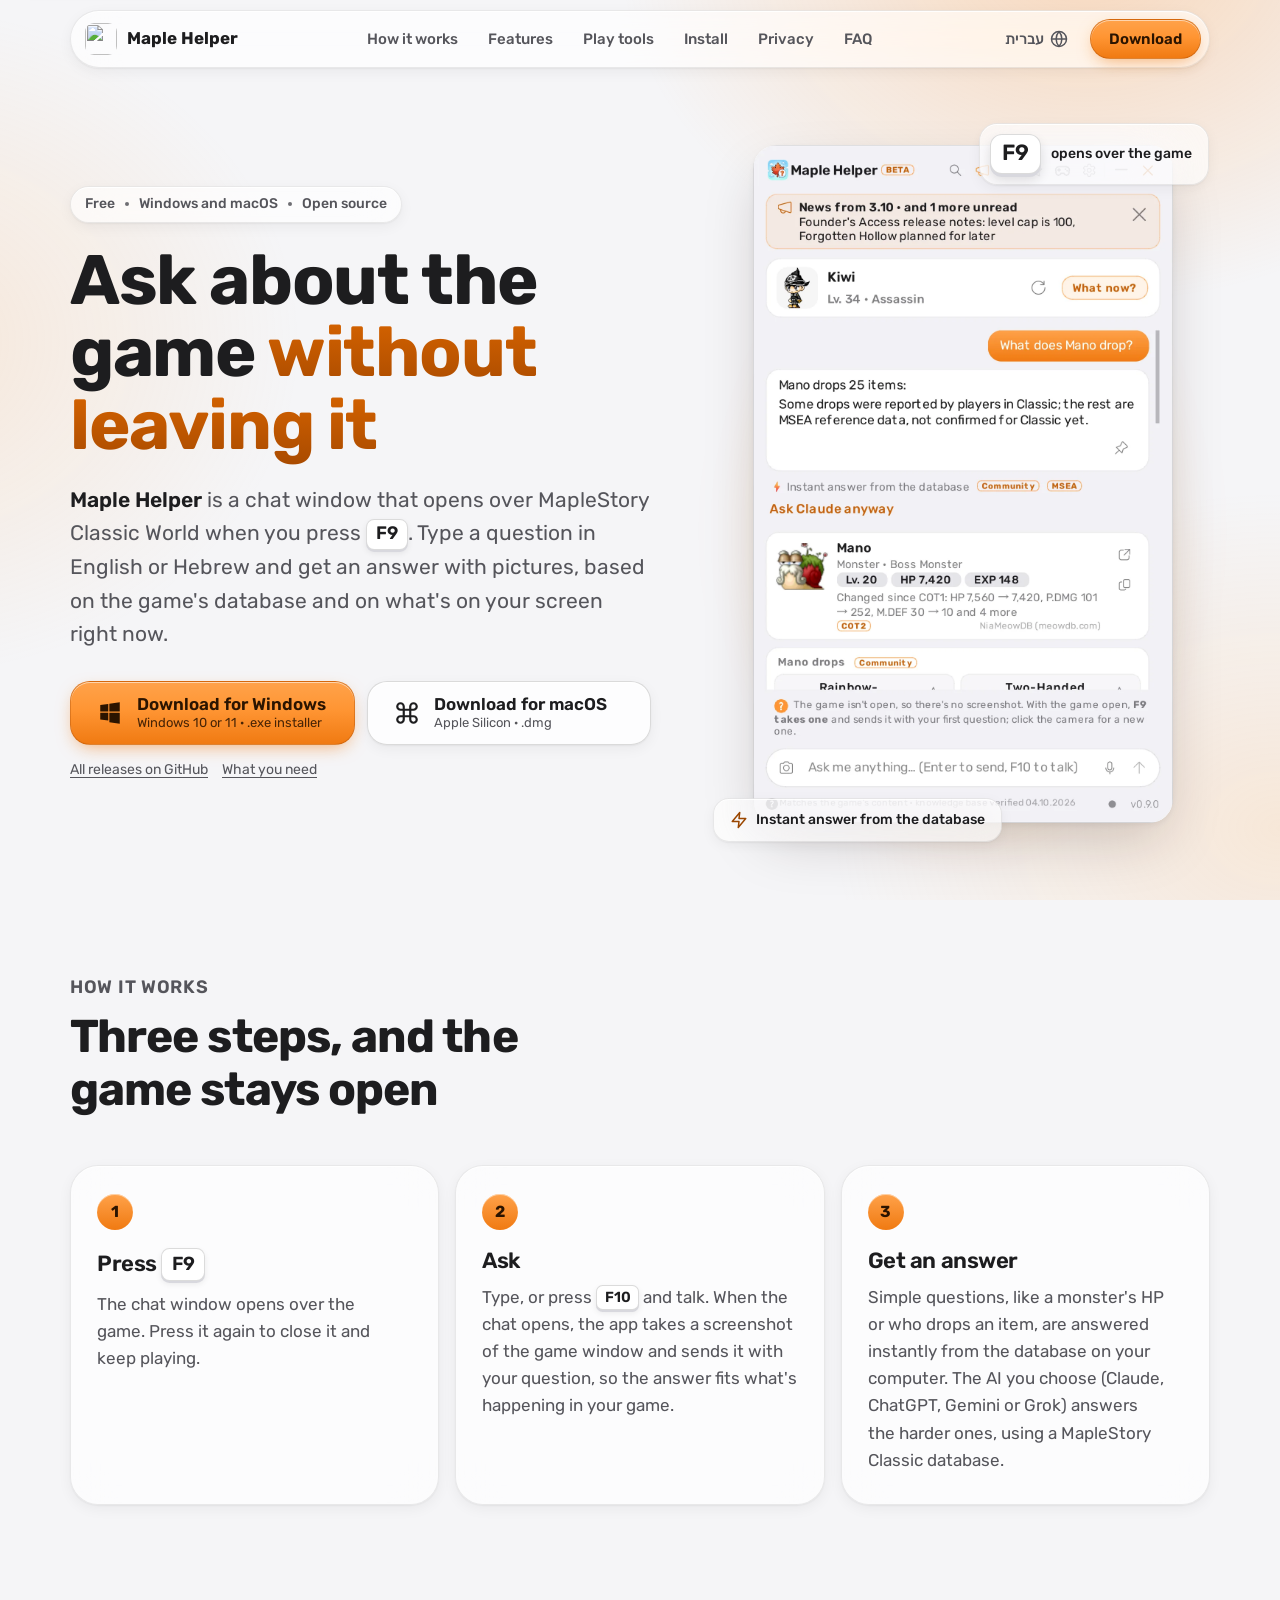
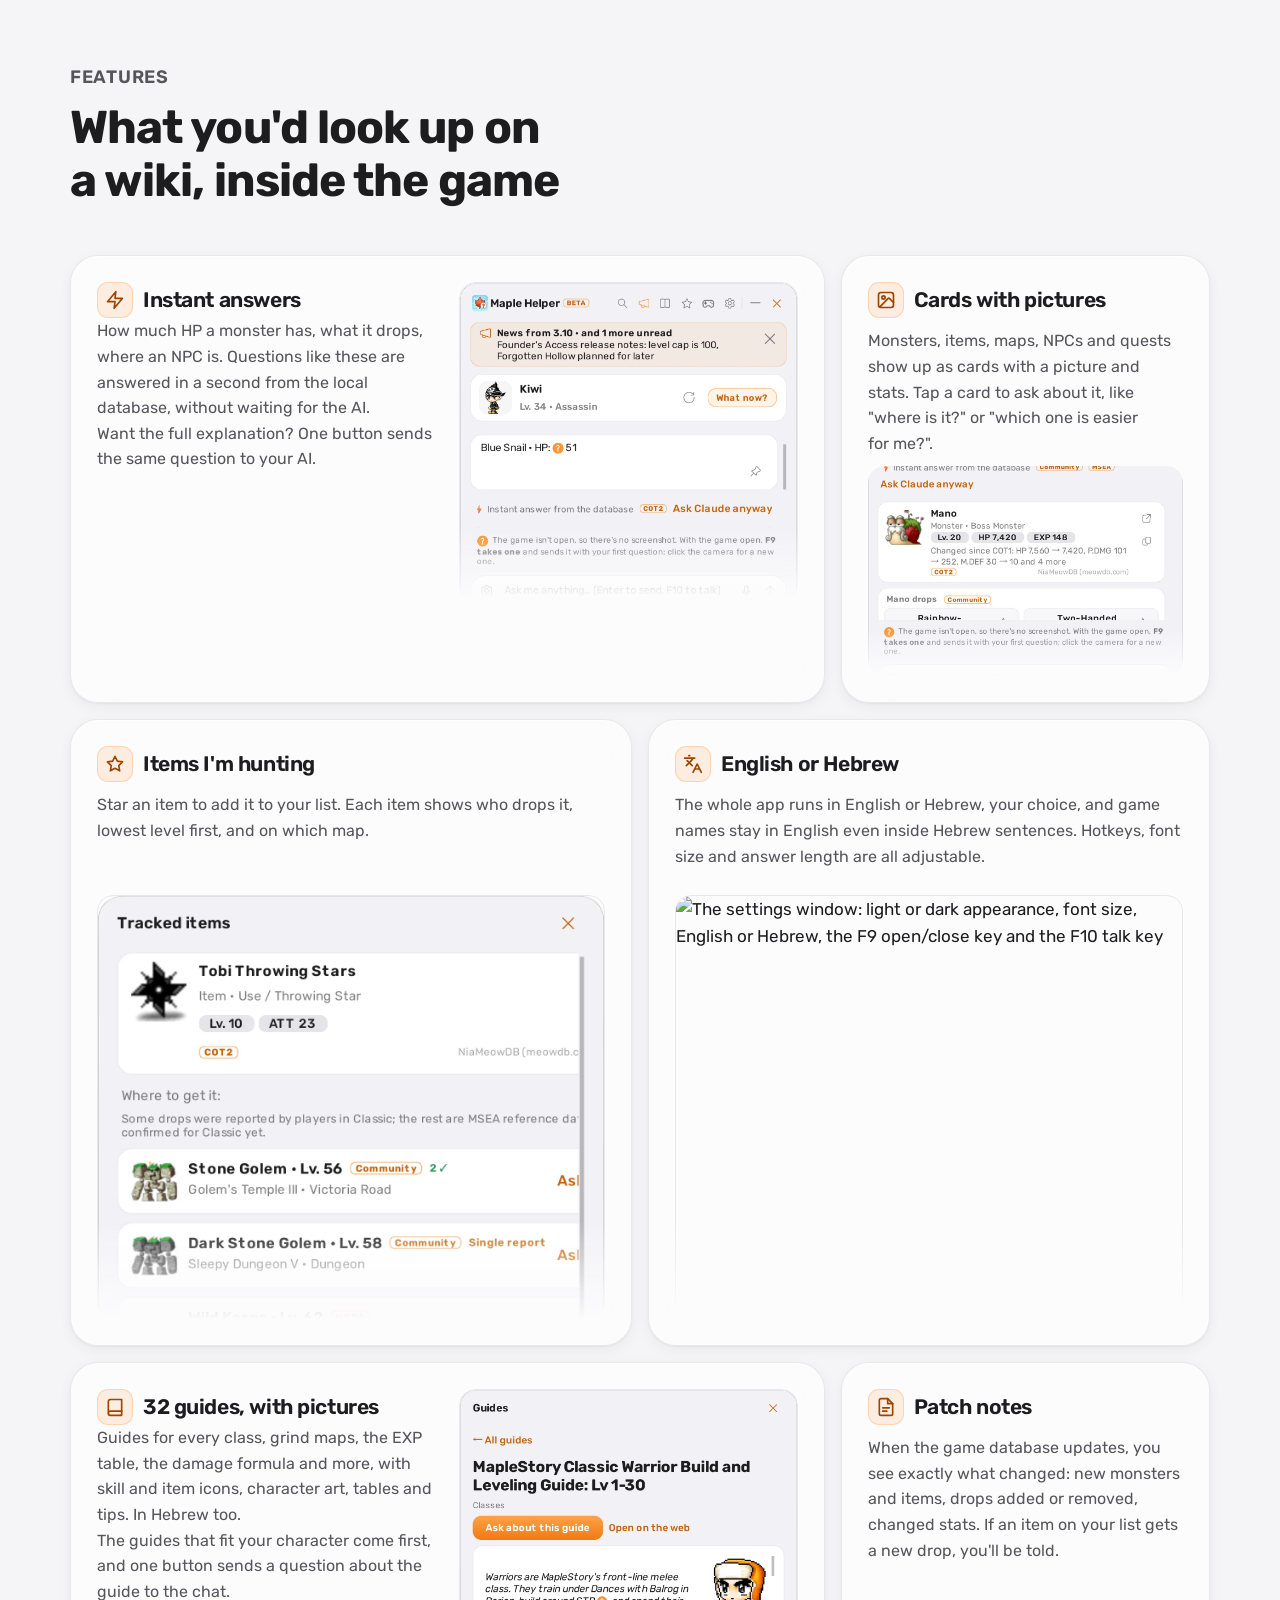
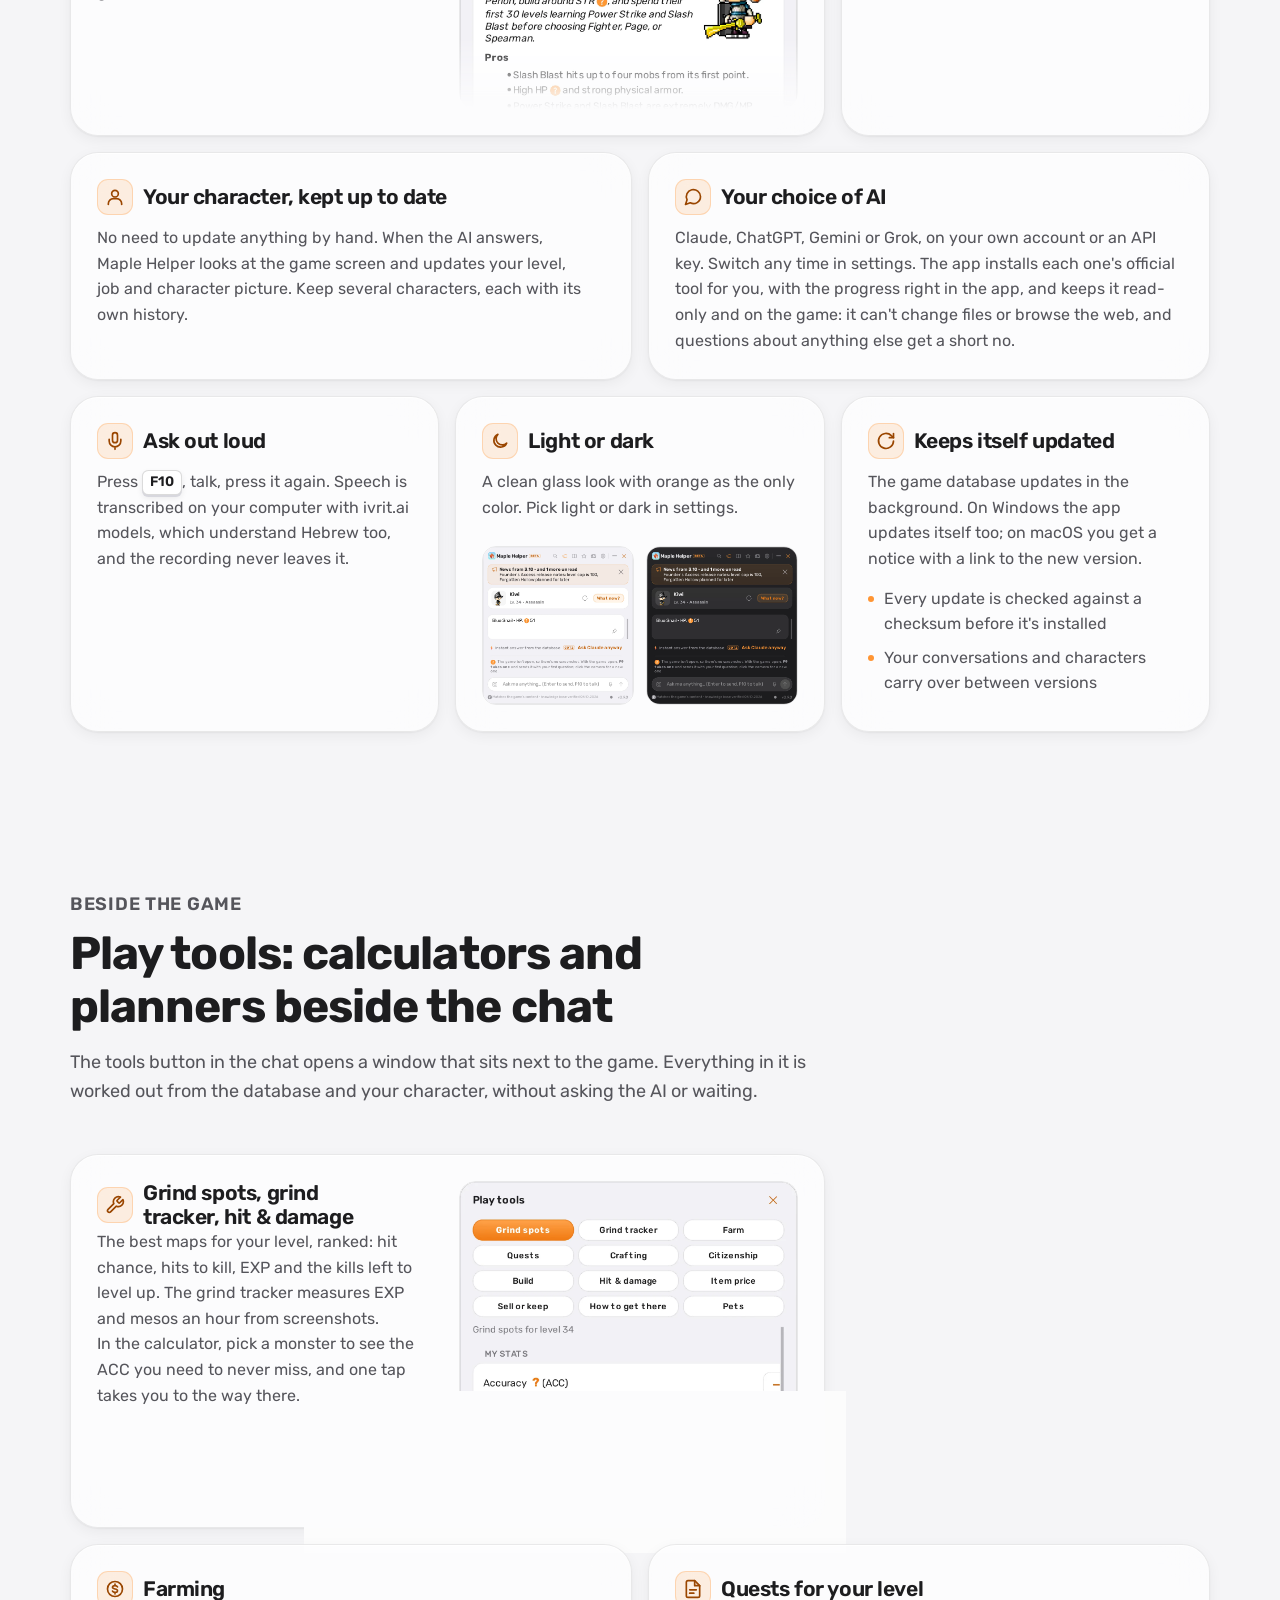
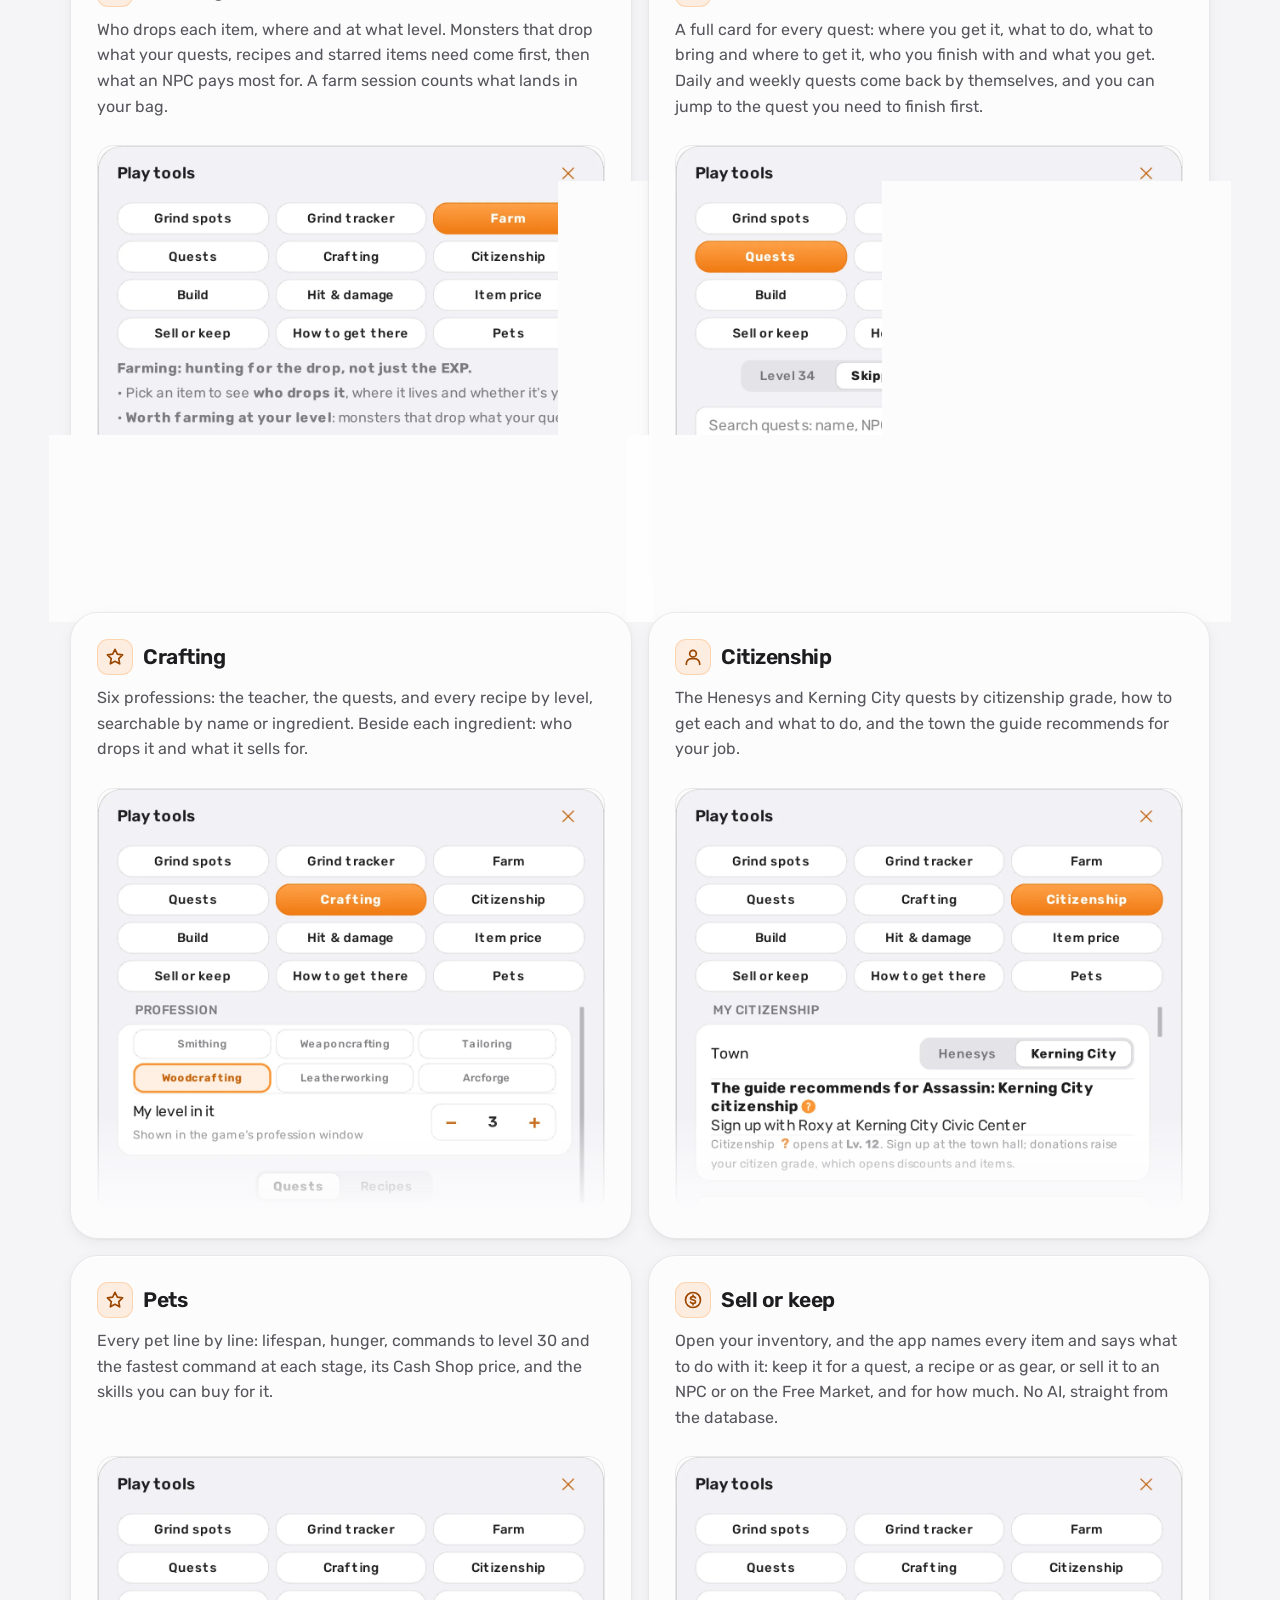
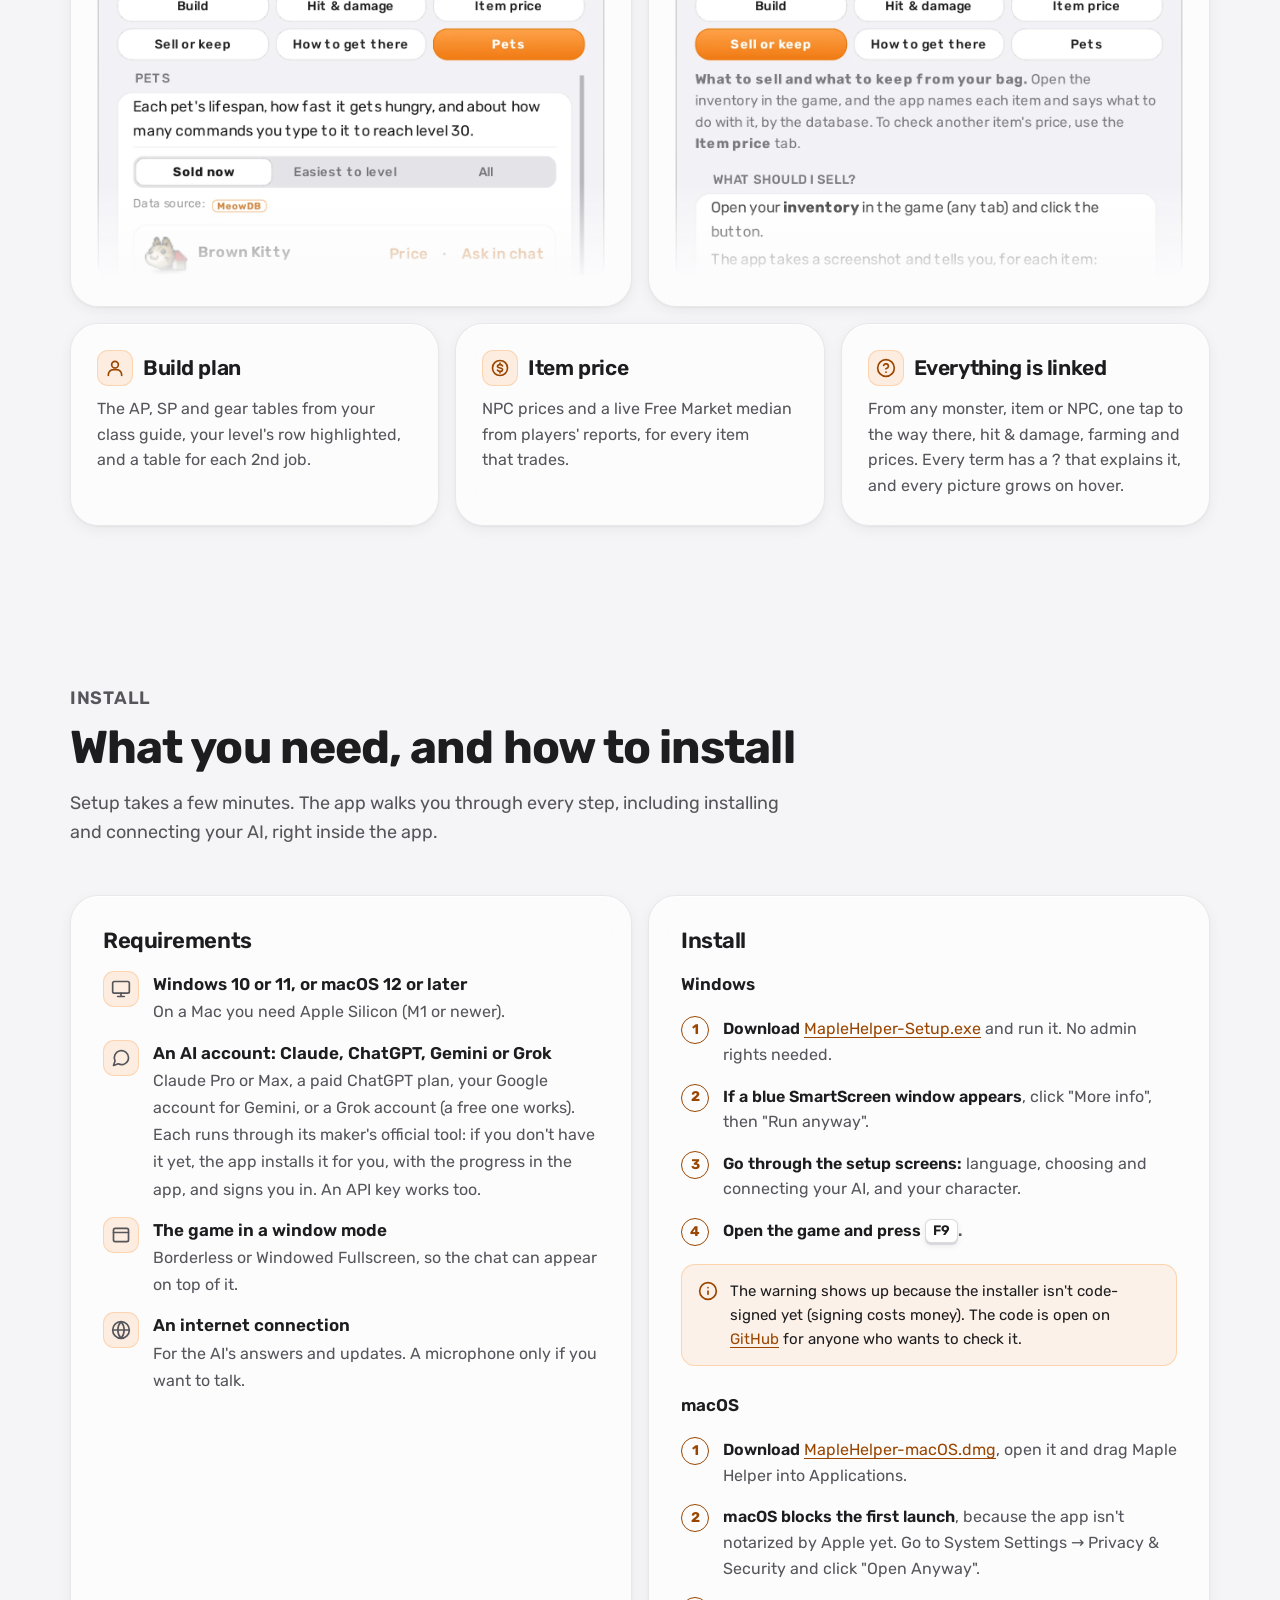
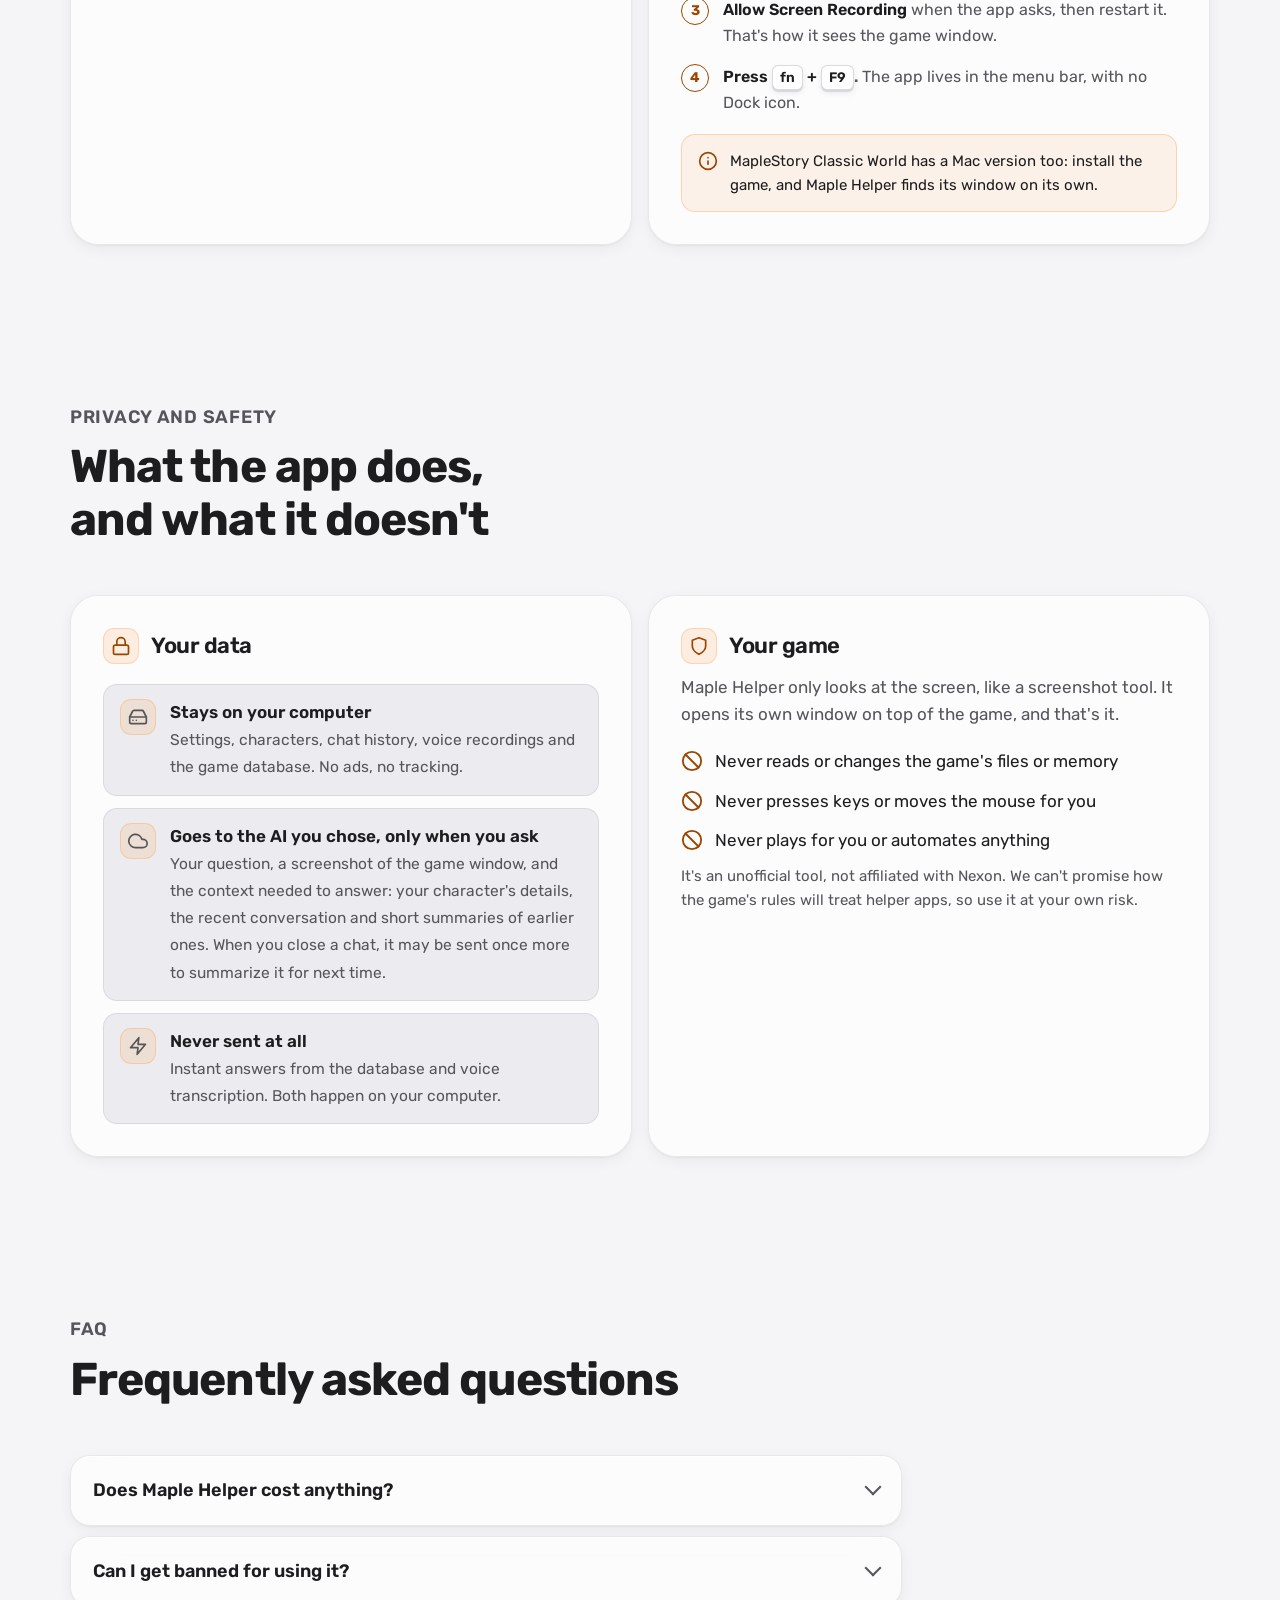
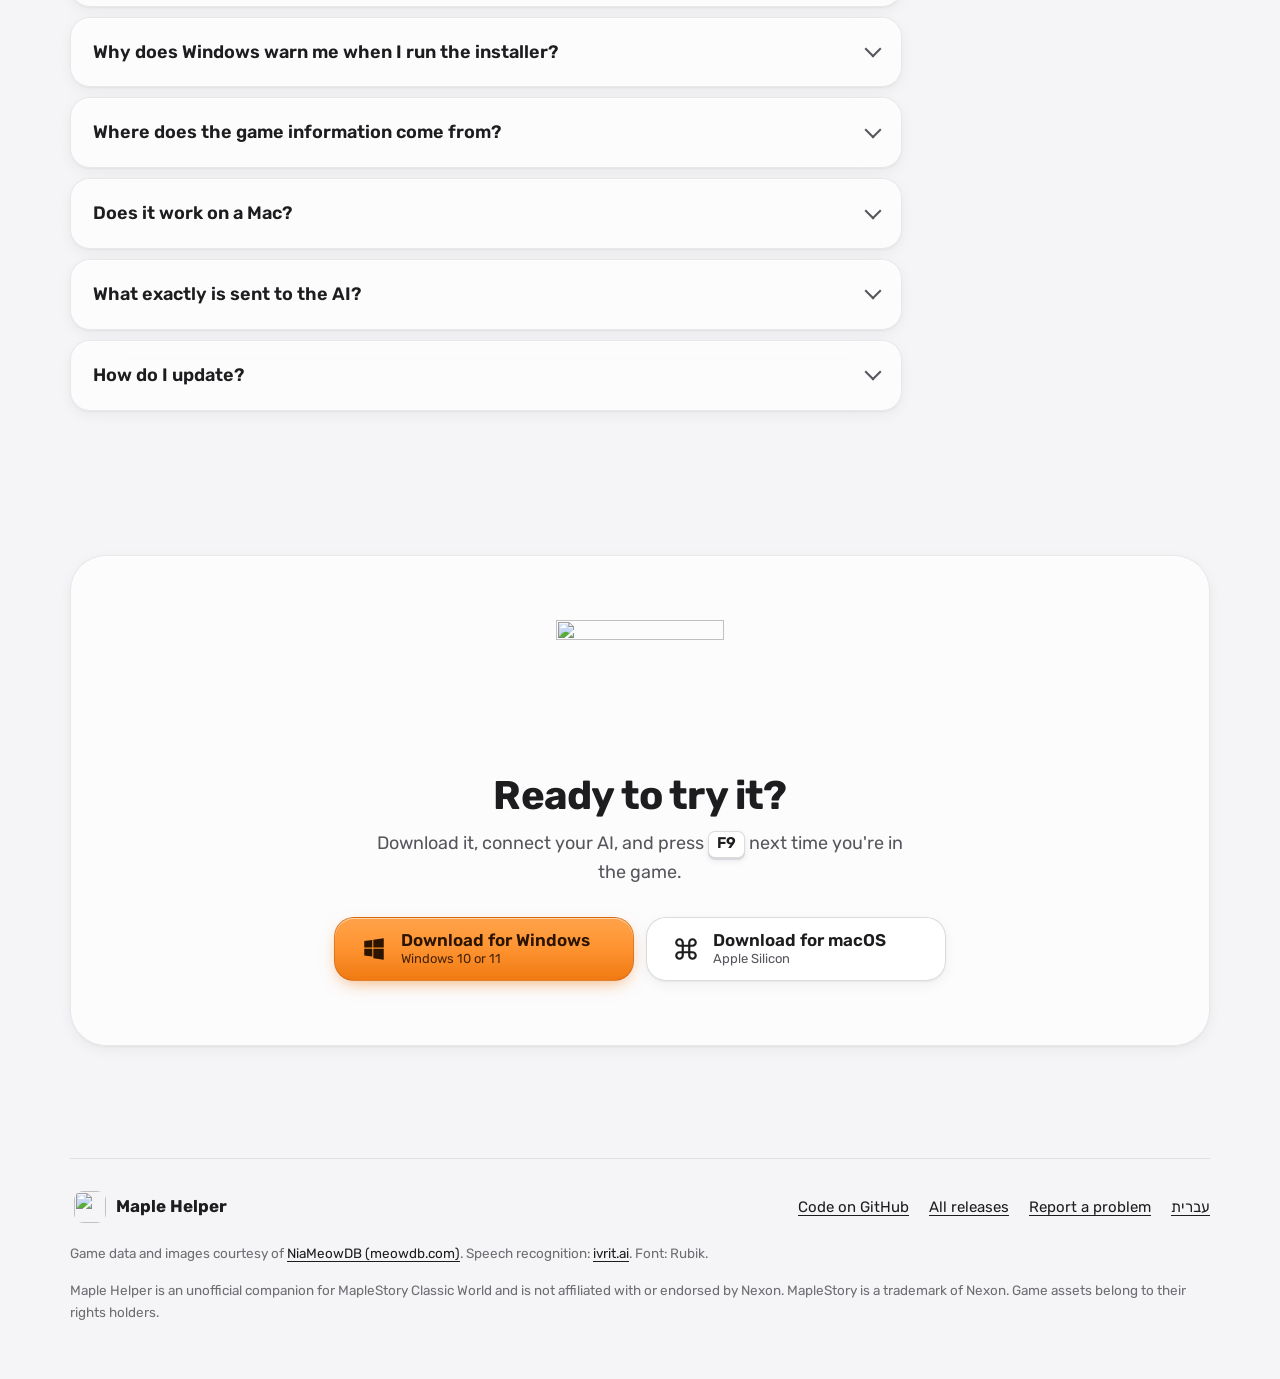
==== index.html @ 148e8b6f "0.9: the play tools section (farming, quests, crafting, citizenship, pets, sell or keep, everything " ====
<!doctype html>
<html lang="en" dir="ltr" class="no-js">
<head>
<meta charset="utf-8">
<meta name="viewport" content="width=device-width, initial-scale=1, viewport-fit=cover">
<title>Maple Helper – Free chat helper for MapleStory Classic World</title>
<meta name="description" content="Maple Helper opens over MapleStory Classic World when you press F9 and answers in English or Hebrew: drops, monster HP, where to find anything. Free for Windows and macOS.">
<link rel="canonical" href="https://www.maplehelper.app/">
<link rel="alternate" hreflang="he" href="https://www.maplehelper.app/he/">
<link rel="alternate" hreflang="en" href="https://www.maplehelper.app/">
<link rel="alternate" hreflang="x-default" href="https://www.maplehelper.app/">
<meta name="robots" content="index, follow, max-image-preview:large">
<meta name="theme-color" content="#F5F5F7" media="(prefers-color-scheme: light)">
<meta name="theme-color" content="#0C0C0E" media="(prefers-color-scheme: dark)">
<meta name="color-scheme" content="light dark">

<meta property="og:type" content="website">
<meta property="og:site_name" content="Maple Helper">
<meta property="og:locale" content="en_US">
<meta property="og:locale:alternate" content="he_IL">
<meta property="og:title" content="Maple Helper – Free chat helper for MapleStory Classic World">
<meta property="og:description" content="Press F9, ask a question and get an answer with pictures, without leaving the game. Free for Windows and macOS.">
<meta property="og:url" content="https://www.maplehelper.app/">
<meta property="og:image" content="https://www.maplehelper.app/assets/img/og-en.jpg">
<meta property="og:image:width" content="1200">
<meta property="og:image:height" content="630">
<meta property="og:image:alt" content="The Maple Helper logo next to the app's chat window, answering what the monster Mano drops">
<meta name="twitter:card" content="summary_large_image">
<meta name="twitter:title" content="Maple Helper – Free chat helper for MapleStory Classic World">
<meta name="twitter:description" content="Press F9, ask a question and get an answer with pictures, without leaving the game.">
<meta name="twitter:image" content="https://www.maplehelper.app/assets/img/og-en.jpg">
<meta name="twitter:image:alt" content="The Maple Helper logo next to the app's chat window">

<link rel="icon" href="favicon.ico" sizes="48x48">
<link rel="icon" href="assets/img/icon-192.png" type="image/png" sizes="192x192">
<link rel="apple-touch-icon" href="assets/img/apple-touch-icon.png">
<link rel="manifest" href="site.webmanifest">

<link rel="preconnect" href="https://fonts.googleapis.com">
<link rel="preconnect" href="https://fonts.gstatic.com" crossorigin>
<link rel="stylesheet" href="https://fonts.googleapis.com/css2?family=Rubik:wght@400;500;600;700&amp;display=swap">
<link rel="stylesheet" href="assets/css/site.css">
<link rel="preload" as="image" href="assets/shots/en/mano-light.webp" media="(prefers-color-scheme: light)" fetchpriority="high">
<link rel="preload" as="image" href="assets/shots/en/mano-dark.webp" media="(prefers-color-scheme: dark)" fetchpriority="high">
<script src="assets/js/site.js" defer></script>

<script type="application/ld+json">
{
  "@context": "https://schema.org",
  "@graph": [
    {
      "@type": "WebSite",
      "@id": "https://www.maplehelper.app/#website",
      "url": "https://www.maplehelper.app/",
      "name": "Maple Helper",
      "inLanguage": [
        "he",
        "en"
      ]
    },
    {
      "@type": "SoftwareApplication",
      "@id": "https://www.maplehelper.app/#app",
      "name": "Maple Helper",
      "description": "A free chat helper that opens over MapleStory Classic World and answers in English or Hebrew, using the game's database and a screenshot of the game.",
      "url": "https://www.maplehelper.app/",
      "applicationCategory": "UtilitiesApplication",
      "applicationSubCategory": "Game companion",
      "operatingSystem": "Windows 10, Windows 11, macOS 12+ (Apple Silicon)",
      "inLanguage": [
        "en",
        "he"
      ],
      "isAccessibleForFree": true,
      "offers": {
        "@type": "Offer",
        "price": "0",
        "priceCurrency": "USD"
      },
      "downloadUrl": [
        "https://github.com/Maple-Helper/maple-helper/releases/latest/download/MapleHelper-Setup.exe",
        "https://github.com/Maple-Helper/maple-helper/releases/latest/download/MapleHelper-macOS.dmg"
      ],
      "installUrl": "https://github.com/Maple-Helper/maple-helper/releases/latest",
      "releaseNotes": "https://github.com/Maple-Helper/maple-helper/releases",
      "softwareRequirements": "An AI account of your choice: Claude Pro or Max, a paid ChatGPT plan, a Google account (Gemini) or a Grok account; or an Anthropic, OpenAI, Gemini or xAI API key",
      "image": "https://www.maplehelper.app/assets/img/icon-512.png",
      "screenshot": [
        "https://www.maplehelper.app/assets/shots/en/mano-light.webp",
        "https://www.maplehelper.app/assets/shots/en/wishlist-light.webp"
      ],
      "sameAs": [
        "https://github.com/Maple-Helper/maple-helper"
      ]
    },
    {
      "@type": "FAQPage",
      "@id": "https://www.maplehelper.app/#faq",
      "inLanguage": "en",
      "mainEntity": [
        {
          "@type": "Question",
          "name": "Does Maple Helper cost anything?",
          "acceptedAnswer": {
            "@type": "Answer",
            "text": "The app is free and its code is open on GitHub. The AI you choose (Claude, ChatGPT, Gemini or Grok) gives the harder answers, on your own account: Claude Pro or Max, a paid ChatGPT plan, your Google account for Gemini, or a Grok account (a free one works, with a limited quota). A pay-as-you-go API key works too. Instant answers from the database don't count against your plan."
          }
        },
        {
          "@type": "Question",
          "name": "Can I get banned for using it?",
          "acceptedAnswer": {
            "@type": "Answer",
            "text": "Maple Helper only takes screenshots, like any screenshot tool. It doesn't read the game's memory or files, doesn't press keys and doesn't play for you. Still, it's an unofficial tool with no connection to Nexon, and nobody can promise what the game's policy will be. Use it at your own risk."
          }
        },
        {
          "@type": "Question",
          "name": "Why does Windows warn me when I run the installer?",
          "acceptedAnswer": {
            "@type": "Answer",
            "text": "The installer isn't code-signed yet, so SmartScreen warns about an unrecognized app. Click \"More info\", then \"Run anyway\". The code is open on GitHub, and every update is checked against a checksum before it's installed."
          }
        },
        {
          "@type": "Question",
          "name": "Where does the game information come from?",
          "acceptedAnswer": {
            "@type": "Answer",
            "text": "From NiaMeowDB's public database, credited in the app. A copy of the database is kept on your computer and updates itself, and when it does, the app shows you what changed."
          }
        },
        {
          "@type": "Question",
          "name": "Does it work on a Mac?",
          "acceptedAnswer": {
            "@type": "Answer",
            "text": "Yes, on macOS 12 or later with Apple Silicon. MapleStory Classic World runs on Mac too, and Maple Helper finds the game window by its title."
          }
        },
        {
          "@type": "Question",
          "name": "What exactly is sent to the AI?",
          "acceptedAnswer": {
            "@type": "Answer",
            "text": "Only when you ask, and only to the AI you chose (Anthropic's Claude, OpenAI's ChatGPT, Google's Gemini or xAI's Grok): your question, a screenshot of the game window, and the context needed to answer (your character's details, the recent conversation and short summaries of earlier ones). Settings, the full history and voice recordings are kept on your computer. When you close a chat, it may be sent once more to summarize it for next time."
          }
        },
        {
          "@type": "Question",
          "name": "How do I update?",
          "acceptedAnswer": {
            "@type": "Answer",
            "text": "On Windows the app updates itself in the background. On macOS a notice in the menu links to the new version. The game database updates itself on both."
          }
        }
      ]
    }
  ]
}
</script>
</head>
<body>
<a class="skip" href="#main">Skip to content</a>

<svg width="0" height="0" style="position:absolute" aria-hidden="true" focusable="false">
  <defs>
    <symbol id="i-win" viewBox="0 0 24 24"><path fill="currentColor" d="M3 4.6 10.4 3.6v7.1H3zM11.4 3.5 21 2v8.7h-9.6zM3 11.7h7.4v7.2L3 17.9zM11.4 11.7H21V22l-9.6-1.4z"/></symbol>
    <symbol id="i-mac" viewBox="0 0 24 24"><path fill="none" stroke="currentColor" stroke-width="2" stroke-linecap="round" stroke-linejoin="round" d="M15 6v12a3 3 0 1 0 3-3H6a3 3 0 1 0 3 3V6a3 3 0 1 0-3 3h12a3 3 0 1 0-3-3"/></symbol>
    <symbol id="i-zap" viewBox="0 0 24 24"><path fill="none" stroke="currentColor" stroke-width="2" stroke-linejoin="round" d="M13 2 3 14h9l-1 8 10-12h-9l1-8z"/></symbol>
    <symbol id="i-image" viewBox="0 0 24 24"><g fill="none" stroke="currentColor" stroke-width="2" stroke-linecap="round" stroke-linejoin="round"><rect x="3" y="3" width="18" height="18" rx="3"/><circle cx="9" cy="9" r="2"/><path d="m21 15-4.6-4.6a1.5 1.5 0 0 0-2.1 0L5 20"/></g></symbol>
    <symbol id="i-tools" viewBox="0 0 24 24"><path fill="none" stroke="currentColor" stroke-width="2" stroke-linecap="round" stroke-linejoin="round" d="M14.7 6.3a1 1 0 0 0 0 1.4l1.6 1.6a1 1 0 0 0 1.4 0l3.8-3.8a6 6 0 0 1-7.9 7.9l-6.9 6.9a2.1 2.1 0 0 1-3-3l6.9-6.9a6 6 0 0 1 7.9-7.9z"/></symbol>
    <symbol id="i-help" viewBox="0 0 24 24"><g fill="none" stroke="currentColor" stroke-width="2" stroke-linecap="round" stroke-linejoin="round"><circle cx="12" cy="12" r="10"/><path d="M9.1 9a3 3 0 0 1 5.8 1c0 2-3 3-3 3M12 17h.01"/></g></symbol>
    <symbol id="i-coin" viewBox="0 0 24 24"><g fill="none" stroke="currentColor" stroke-width="2" stroke-linecap="round"><circle cx="12" cy="12" r="9"/><path d="M15 9.5c-.5-1-1.6-1.5-3-1.5-1.7 0-3 .8-3 2s1.3 1.7 3 2 3 .8 3 2-1.3 2-3 2c-1.4 0-2.5-.5-3-1.5M12 6v2M12 16v2"/></g></symbol>
    <symbol id="i-star" viewBox="0 0 24 24"><path fill="none" stroke="currentColor" stroke-width="2" stroke-linejoin="round" d="m12 2.8 2.8 5.8 6.3.9-4.6 4.4 1.1 6.3L12 17.2l-5.6 3 1.1-6.3-4.6-4.4 6.3-.9z"/></symbol>
    <symbol id="i-notes" viewBox="0 0 24 24"><g fill="none" stroke="currentColor" stroke-width="2" stroke-linecap="round" stroke-linejoin="round"><path d="M14 2H6a2 2 0 0 0-2 2v16a2 2 0 0 0 2 2h12a2 2 0 0 0 2-2V8z"/><path d="M14 2v6h6M8 13h8M8 17h5"/></g></symbol>
    <symbol id="i-book" viewBox="0 0 24 24"><g fill="none" stroke="currentColor" stroke-width="2" stroke-linecap="round" stroke-linejoin="round"><path d="M4 19.5A2.5 2.5 0 0 1 6.5 17H20V3H6.5A2.5 2.5 0 0 0 4 5.5z"/><path d="M4 19.5A2.5 2.5 0 0 0 6.5 22H20v-5"/></g></symbol>
    <symbol id="i-user" viewBox="0 0 24 24"><g fill="none" stroke="currentColor" stroke-width="2" stroke-linecap="round"><circle cx="12" cy="8" r="4"/><path d="M4 21v-1a6 6 0 0 1 6-6h4a6 6 0 0 1 6 6v1"/></g></symbol>
    <symbol id="i-mic" viewBox="0 0 24 24"><g fill="none" stroke="currentColor" stroke-width="2" stroke-linecap="round"><rect x="9" y="2" width="6" height="12" rx="3"/><path d="M19 10v2a7 7 0 0 1-14 0v-2M12 19v3"/></g></symbol>
    <symbol id="i-lang" viewBox="0 0 24 24"><g fill="none" stroke="currentColor" stroke-width="2" stroke-linecap="round" stroke-linejoin="round"><path d="m5 8 6 6M4 14l6-6 2-3M2 5h12M7 2h1M22 22l-5-10-5 10M14 18h6"/></g></symbol>
    <symbol id="i-moon" viewBox="0 0 24 24"><path fill="none" stroke="currentColor" stroke-width="2" stroke-linejoin="round" d="M20 14.5A8 8 0 1 1 9.5 4a6.5 6.5 0 0 0 10.5 10.5z"/></symbol>
    <symbol id="i-refresh" viewBox="0 0 24 24"><g fill="none" stroke="currentColor" stroke-width="2" stroke-linecap="round" stroke-linejoin="round"><path d="M21 12a9 9 0 1 1-2.6-6.4L21 8"/><path d="M21 3v5h-5"/></g></symbol>
    <symbol id="i-monitor" viewBox="0 0 24 24"><g fill="none" stroke="currentColor" stroke-width="2" stroke-linecap="round"><rect x="2" y="3" width="20" height="14" rx="2"/><path d="M8 21h8M12 17v4"/></g></symbol>
    <symbol id="i-chat" viewBox="0 0 24 24"><path fill="none" stroke="currentColor" stroke-width="2" stroke-linejoin="round" d="M21 11.5a8.4 8.4 0 0 1-12.3 7.5L3 21l1.9-5.6A8.5 8.5 0 1 1 21 11.5z"/></symbol>
    <symbol id="i-window" viewBox="0 0 24 24"><g fill="none" stroke="currentColor" stroke-width="2" stroke-linecap="round"><rect x="3" y="4" width="18" height="16" rx="2"/><path d="M3 9h18"/></g></symbol>
    <symbol id="i-globe" viewBox="0 0 24 24"><g fill="none" stroke="currentColor" stroke-width="2"><circle cx="12" cy="12" r="10"/><path d="M2 12h20M12 2a15 15 0 0 1 0 20M12 2a15 15 0 0 0 0 20"/></g></symbol>
    <symbol id="i-drive" viewBox="0 0 24 24"><g fill="none" stroke="currentColor" stroke-width="2" stroke-linecap="round" stroke-linejoin="round"><path d="M22 12H2"/><path d="M5.5 5.1 2 12v6a2 2 0 0 0 2 2h16a2 2 0 0 0 2-2v-6l-3.5-6.9A2 2 0 0 0 16.8 4H7.2a2 2 0 0 0-1.7 1.1z"/><path d="M6 16h.01M10 16h.01"/></g></symbol>
    <symbol id="i-send" viewBox="0 0 24 24"><g fill="none" stroke="currentColor" stroke-width="2" stroke-linecap="round" stroke-linejoin="round"><path d="M18 10h-1.3A8 8 0 1 0 9 20h9a5 5 0 0 0 0-10z"/></g></symbol>
    <symbol id="i-camera" viewBox="0 0 24 24"><g fill="none" stroke="currentColor" stroke-width="2" stroke-linejoin="round"><path d="M23 19a2 2 0 0 1-2 2H3a2 2 0 0 1-2-2V8a2 2 0 0 1 2-2h4l2-3h6l2 3h4a2 2 0 0 1 2 2z"/><circle cx="12" cy="13" r="4"/></g></symbol>
    <symbol id="i-ban" viewBox="0 0 24 24"><g fill="none" stroke="currentColor" stroke-width="2" stroke-linecap="round"><circle cx="12" cy="12" r="10"/><path d="m4.9 4.9 14.2 14.2"/></g></symbol>
    <symbol id="i-info" viewBox="0 0 24 24"><g fill="none" stroke="currentColor" stroke-width="2" stroke-linecap="round"><circle cx="12" cy="12" r="10"/><path d="M12 16v-4M12 8h.01"/></g></symbol>
    <symbol id="i-shield" viewBox="0 0 24 24"><path fill="none" stroke="currentColor" stroke-width="2" stroke-linejoin="round" d="M12 22s8-4 8-10V5l-8-3-8 3v7c0 6 8 10 8 10z"/></symbol>
    <symbol id="i-lock" viewBox="0 0 24 24"><g fill="none" stroke="currentColor" stroke-width="2" stroke-linecap="round"><rect x="3" y="11" width="18" height="11" rx="2"/><path d="M7 11V7a5 5 0 0 1 10 0v4"/></g></symbol>
    <symbol id="i-download" viewBox="0 0 24 24"><g fill="none" stroke="currentColor" stroke-width="2" stroke-linecap="round" stroke-linejoin="round"><path d="M21 15v4a2 2 0 0 1-2 2H5a2 2 0 0 1-2-2v-4M7 10l5 5 5-5M12 15V3"/></g></symbol>
  </defs>
</svg>

<header class="nav">
  <div class="wrap">
    <nav class="bar glass" aria-label="Main">
      <a class="brand" href="./" aria-label="Maple Helper, back to top">
        <img src="assets/img/icon-64.png" width="32" height="32" alt="">
        <span>Maple Helper</span>
      </a>
      <ul>
        <li><a href="#how">How it works</a></li>
        <li><a href="#features">Features</a></li>
        <li><a href="#tools">Play tools</a></li>
        <li><a href="#install">Install</a></li>
        <li><a href="#privacy">Privacy</a></li>
        <li><a href="#faq">FAQ</a></li>
      </ul>
      <a class="lang" href="he/" hreflang="he" lang="he" dir="rtl"><svg aria-hidden="true"><use href="#i-globe"/></svg>עברית</a>
      <a class="btn nav-dl" href="https://github.com/Maple-Helper/maple-helper/releases/latest/download/MapleHelper-Setup.exe">Download</a>
    </nav>
  </div>
</header>

<main id="main">

  <!-- ============================================================ hero -->
  <section class="hero" id="download" aria-labelledby="hero-title">
    <div class="wrap">
      <div class="copy">
        <p class="eyebrow glass">
          <span>Free</span><span class="dot" aria-hidden="true"></span>
          <span>Windows and macOS</span><span class="dot" aria-hidden="true"></span>
          <span>Open source</span>
        </p>
        <h1 id="hero-title">Ask about the game <span class="hl">without leaving it</span></h1>
        <p class="lead">
          <strong>Maple Helper</strong> is a chat window that opens over MapleStory Classic World when you press <span class="nw"><kbd>F9</kbd>.</span>
          Type a question in English or Hebrew and get an answer with pictures, based on the game's database and on what's on your screen right now.
        </p>
        <div class="dl">
          <a class="btn" data-os="windows" href="https://github.com/Maple-Helper/maple-helper/releases/latest/download/MapleHelper-Setup.exe">
            <svg aria-hidden="true"><use href="#i-win"/></svg>
            <span><b>Download for Windows</b><small>Windows 10 or 11 · .exe installer</small></span>
          </a>
          <a class="btn secondary" data-os="mac" href="https://github.com/Maple-Helper/maple-helper/releases/latest/download/MapleHelper-macOS.dmg">
            <svg aria-hidden="true"><use href="#i-mac"/></svg>
            <span><b>Download for macOS</b><small>Apple Silicon · .dmg</small></span>
          </a>
        </div>
        <p class="dl-meta">
          <span data-version hidden>Latest version: <bdi></bdi></span>
          <a href="https://github.com/Maple-Helper/maple-helper/releases">All releases on GitHub</a>
          <a href="#install">What you need</a>
        </p>
        <p class="mobile-note">Maple Helper is a desktop app. Open this page on the computer you play on to download it.</p>
      </div>

      <div class="stage">
        <div class="window">
          <picture>
            <source media="(prefers-color-scheme: dark)" srcset="assets/shots/en/mano-dark.webp">
            <img src="assets/shots/en/mano-light.webp" width="1140" height="1840" fetchpriority="high"
                 alt="The Maple Helper chat window: the question 'What does Mano drop?' and the answer 'Mano drops 20 items', with a card for the monster and a grid of pictures of its drops">
          </picture>
        </div>
        <p class="hotkey glass" aria-hidden="true"><kbd>F9</kbd> opens over the game</p>
        <p class="chip glass" aria-hidden="true"><svg><use href="#i-zap"/></svg>Instant answer from the database</p>
      </div>
    </div>
  </section>

  <!-- ============================================================ how -->
  <section id="how" aria-labelledby="how-title">
    <div class="wrap">
      <div class="sec-head reveal">
        <p class="kicker">How it works</p>
        <h2 id="how-title">Three steps, and the game stays open</h2>
      </div>
      <ol class="steps">
        <li class="glass reveal">
          <span class="n" aria-hidden="true">1</span>
          <h3>Press <kbd>F9</kbd></h3>
          <p>The chat window opens over the game. Press it again to close it and keep playing.</p>
        </li>
        <li class="glass reveal">
          <span class="n" aria-hidden="true">2</span>
          <h3>Ask</h3>
          <p>Type, or press <kbd>F10</kbd> and talk. When the chat opens, the app takes a screenshot of the game window and sends it with your question, so the answer fits what's happening in your game.</p>
        </li>
        <li class="glass reveal">
          <span class="n" aria-hidden="true">3</span>
          <h3>Get an answer</h3>
          <p>Simple questions, like a monster's HP or who drops an item, are answered instantly from the database on your computer. The AI you choose (Claude, ChatGPT, Gemini or Grok) answers the harder ones, using a MapleStory Classic database.</p>
        </li>
      </ol>
    </div>
  </section>

  <!-- ============================================================ features -->
  <section id="features" aria-labelledby="features-title">
    <div class="wrap">
      <div class="sec-head reveal">
        <p class="kicker">Features</p>
        <h2 id="features-title">What you'd look up on a wiki, inside the game</h2>
      </div>

      <div class="bento">
        <article class="tile wide split glass reveal">
          <div>
            <h3><span class="ico"><svg aria-hidden="true"><use href="#i-zap"/></svg></span>Instant answers</h3>
            <p>How much HP a monster has, what it drops, where an NPC is. Questions like these are answered in a second from the local database, without waiting for the AI.</p>
            <p>Want the full explanation? One button sends the same question to your AI.</p>
          </div>
          <div class="shot crop">
            <picture>
              <source media="(prefers-color-scheme: dark)" srcset="assets/shots/en/hp-dark.webp">
              <img src="assets/shots/en/hp-light.webp" width="1140" height="1190" loading="lazy" decoding="async"
                   alt="The question 'What is the HP of Blue Snail?' and the instant answer Blue Snail HP: 51, with a card for the monster">
            </picture>
          </div>
        </article>

        <article class="tile third glass reveal">
          <h3><span class="ico"><svg aria-hidden="true"><use href="#i-image"/></svg></span>Cards with pictures</h3>
          <p>Monsters, items, maps, NPCs and quests show up as cards with a picture and stats. Tap a card to ask about it, like "where is it?" or "which one is easier for me?".</p>
          <div class="shot crop tiles">
            <picture>
              <source media="(prefers-color-scheme: dark)" srcset="assets/shots/en/mano-dark.webp">
              <img src="assets/shots/en/mano-light.webp" width="1140" height="1840" loading="lazy" decoding="async"
                   alt="A grid of picture cards for the items Mano drops: Green Apple, Sunrise Dew and scrolls">
            </picture>
          </div>
        </article>

        <article class="tile half glass reveal">
          <h3><span class="ico"><svg aria-hidden="true"><use href="#i-star"/></svg></span>Items I'm hunting</h3>
          <p>Star an item to add it to your list. Each item shows who drops it, lowest level first, and on which map.</p>
          <div class="shot crop">
            <picture>
              <source media="(prefers-color-scheme: dark)" srcset="assets/shots/en/wishlist-dark.webp">
              <img src="assets/shots/en/wishlist-light.webp" width="1190" height="1540" loading="lazy" decoding="async"
                   alt="The 'Items I'm hunting' list with Tobi Throwing Stars and Lorang Claw, each followed by the monsters that drop it and their levels">
            </picture>
          </div>
        </article>

        <article class="tile half glass reveal">
          <h3><span class="ico"><svg aria-hidden="true"><use href="#i-lang"/></svg></span>English or Hebrew</h3>
          <p>The whole app runs in English or Hebrew, your choice, and game names stay in English even inside Hebrew sentences. Hotkeys, font size and answer length are all adjustable.</p>
          <div class="shot crop">
            <picture>
              <source media="(prefers-color-scheme: dark)" srcset="assets/shots/en/settings-dark.webp">
              <img src="assets/shots/en/settings-light.webp" width="1190" height="1740" loading="lazy" decoding="async"
                   alt="The settings window: light or dark appearance, font size, English or Hebrew, the F9 open/close key and the F10 talk key">
            </picture>
          </div>
        </article>

        <article class="tile wide split glass reveal">
          <div>
            <h3><span class="ico"><svg aria-hidden="true"><use href="#i-book"/></svg></span>32 guides, with pictures</h3>
            <p>Guides for every class, grind maps, the EXP table, the damage formula and more, with skill and item icons, character art, tables and tips. In Hebrew too.</p>
            <p>The guides that fit your character come first, and one button sends a question about the guide to the chat.</p>
          </div>
          <div class="shot crop">
            <picture>
              <source media="(prefers-color-scheme: dark)" srcset="assets/shots/en/guide-dark.webp">
              <img src="assets/shots/en/guide-light.webp" width="1190" height="1840" loading="lazy" decoding="async"
                   alt="The Warrior guide inside the app: the class art, pros and cons, and a formula box">
            </picture>
          </div>
        </article>

        <article class="tile third glass reveal">
          <h3><span class="ico"><svg aria-hidden="true"><use href="#i-notes"/></svg></span>Patch notes</h3>
          <p>When the game database updates, you see exactly what changed: new monsters and items, drops added or removed, changed stats. If an item on your list gets a new drop, you'll be told.</p>
        </article>

        <article class="tile half glass reveal">
          <h3><span class="ico"><svg aria-hidden="true"><use href="#i-user"/></svg></span>Your character, kept up to date</h3>
          <p>No need to update anything by hand. When the AI answers, Maple Helper looks at the game screen and updates your level, job and character picture. Keep several characters, each with its own history.</p>
        </article>

        <article class="tile half glass reveal">
          <h3><span class="ico"><svg aria-hidden="true"><use href="#i-chat"/></svg></span>Your choice of AI</h3>
          <p>Claude, ChatGPT, Gemini or Grok, on your own account or an API key. Switch any time in settings. The app installs each one's official tool for you, with the progress right in the app, and keeps it read-only and on the game: it can't change files or browse the web, and questions about anything else get a short no.</p>
        </article>

        <article class="tile third glass reveal">
          <h3><span class="ico"><svg aria-hidden="true"><use href="#i-mic"/></svg></span>Ask out loud</h3>
          <p>Press <span class="nw"><kbd>F10</kbd>,</span> talk, press it again. Speech is transcribed on your computer with ivrit.ai models, which understand Hebrew too, and the recording never leaves it.</p>
        </article>

        <article class="tile third glass reveal">
          <h3><span class="ico"><svg aria-hidden="true"><use href="#i-moon"/></svg></span>Light or dark</h3>
          <p>A clean glass look with orange as the only color. Pick light or dark in settings.</p>
          <div class="pair">
            <img src="assets/shots/en/hp-light.webp" width="1140" height="1190" loading="lazy" decoding="async" alt="The chat window in light mode">
            <img src="assets/shots/en/hp-dark.webp" width="1140" height="1190" loading="lazy" decoding="async" alt="The chat window in dark mode">
          </div>
        </article>

        <article class="tile third glass reveal">
          <h3><span class="ico"><svg aria-hidden="true"><use href="#i-refresh"/></svg></span>Keeps itself updated</h3>
          <p>The game database updates in the background. On Windows the app updates itself too; on macOS you get a notice with a link to the new version.</p>
          <ul class="ticks">
            <li><span>Every update is checked against a checksum before it's installed</span></li>
            <li><span>Your conversations and characters carry over between versions</span></li>
          </ul>
        </article>
      </div>
    </div>
  </section>

  <section id="tools" aria-labelledby="tools-title">
    <div class="wrap">
      <div class="sec-head reveal">
        <p class="kicker">Beside the game</p>
        <h2 id="tools-title">Play tools: calculators and planners beside the chat</h2>
        <p>The tools button in the chat opens a window that sits next to the game. Everything in it is worked out from the database and your character, without asking the AI or waiting.</p>
      </div>

      <div class="bento">
        <article class="tile wide split glass reveal">
          <div>
            <h3><span class="ico"><svg aria-hidden="true"><use href="#i-tools"/></svg></span>Grind spots, grind tracker, hit &amp; damage</h3>
            <p>The best maps for your level, ranked: hit chance, hits to kill, EXP and the kills left to level up. The grind tracker measures EXP and mesos an hour from screenshots.</p>
            <p>In the calculator, pick a monster to see the ACC you need to never miss, and one tap takes you to the way there.</p>
          </div>
          <div class="shot crop">
            <picture>
              <source media="(prefers-color-scheme: dark)" srcset="assets/shots/en/tools-train-dark.webp">
              <img src="assets/shots/en/tools-train-light.webp" width="1190" height="1840" loading="lazy" decoding="async"
                   alt="Play tools: the best maps for level 34, with hit chance, hits to kill and EXP">
            </picture>
          </div>
        </article>

        <article class="tile half glass reveal">
          <h3><span class="ico"><svg aria-hidden="true"><use href="#i-coin"/></svg></span>Farming</h3>
          <p>Who drops each item, where and at what level. Monsters that drop what your quests, recipes and starred items need come first, then what an NPC pays most for. A farm session counts what lands in your bag.</p>
          <div class="shot crop">
            <picture>
              <source media="(prefers-color-scheme: dark)" srcset="assets/shots/en/tools-farm-dark.webp">
              <img src="assets/shots/en/tools-farm-light.webp" width="1190" height="1840" loading="lazy" decoding="async"
                   alt="Farming: monsters that drop quest and recipe items, with prices and data sources">
            </picture>
          </div>
        </article>

        <article class="tile half glass reveal">
          <h3><span class="ico"><svg aria-hidden="true"><use href="#i-notes"/></svg></span>Quests for your level</h3>
          <p>A full card for every quest: where you get it, what to do, what to bring and where to get it, who you finish with and what you get. Daily and weekly quests come back by themselves, and you can jump to the quest you need to finish first.</p>
          <div class="shot crop">
            <picture>
              <source media="(prefers-color-scheme: dark)" srcset="assets/shots/en/tools-quests-dark.webp">
              <img src="assets/shots/en/tools-quests-light.webp" width="1190" height="1840" loading="lazy" decoding="async"
                   alt="Quests for level 34, a full card for each">
            </picture>
          </div>
        </article>

        <article class="tile half glass reveal">
          <h3><span class="ico"><svg aria-hidden="true"><use href="#i-star"/></svg></span>Crafting</h3>
          <p>Six professions: the teacher, the quests, and every recipe by level, searchable by name or ingredient. Beside each ingredient: who drops it and what it sells for.</p>
          <div class="shot crop">
            <picture>
              <source media="(prefers-color-scheme: dark)" srcset="assets/shots/en/tools-crafting-dark.webp">
              <img src="assets/shots/en/tools-crafting-light.webp" width="1190" height="1840" loading="lazy" decoding="async"
                   alt="Crafting: Woodcrafting with its teacher Vicious, the quests and the recipes">
            </picture>
          </div>
        </article>

        <article class="tile half glass reveal">
          <h3><span class="ico"><svg aria-hidden="true"><use href="#i-user"/></svg></span>Citizenship</h3>
          <p>The Henesys and Kerning City quests by citizenship grade, how to get each and what to do, and the town the guide recommends for your job.</p>
          <div class="shot crop">
            <picture>
              <source media="(prefers-color-scheme: dark)" srcset="assets/shots/en/tools-town-dark.webp">
              <img src="assets/shots/en/tools-town-light.webp" width="1190" height="1840" loading="lazy" decoding="async"
                   alt="Citizenship: the Henesys quests by grade">
            </picture>
          </div>
        </article>

        <article class="tile half glass reveal">
          <h3><span class="ico"><svg aria-hidden="true"><use href="#i-star"/></svg></span>Pets</h3>
          <p>Every pet line by line: lifespan, hunger, commands to level 30 and the fastest command at each stage, its Cash Shop price, and the skills you can buy for it.</p>
          <div class="shot crop">
            <picture>
              <source media="(prefers-color-scheme: dark)" srcset="assets/shots/en/tools-pets-dark.webp">
              <img src="assets/shots/en/tools-pets-light.webp" width="1190" height="1840" loading="lazy" decoding="async"
                   alt="Pets: lifespan, hunger, commands and the Cash Shop skills">
            </picture>
          </div>
        </article>

        <article class="tile half glass reveal">
          <h3><span class="ico"><svg aria-hidden="true"><use href="#i-coin"/></svg></span>Sell or keep</h3>
          <p>Open your inventory, and the app names every item and says what to do with it: keep it for a quest, a recipe or as gear, or sell it to an NPC or on the Free Market, and for how much. No AI, straight from the database.</p>
          <div class="shot crop">
            <picture>
              <source media="(prefers-color-scheme: dark)" srcset="assets/shots/en/tools-more-dark.webp">
              <img src="assets/shots/en/tools-more-light.webp" width="1190" height="1840" loading="lazy" decoding="async"
                   alt="Sell or keep: the inventory check">
            </picture>
          </div>
        </article>

        <article class="tile third glass reveal">
          <h3><span class="ico"><svg aria-hidden="true"><use href="#i-user"/></svg></span>Build plan</h3>
          <p>The AP, SP and gear tables from your class guide, your level's row highlighted, and a table for each 2nd job.</p>
        </article>

        <article class="tile third glass reveal">
          <h3><span class="ico"><svg aria-hidden="true"><use href="#i-coin"/></svg></span>Item price</h3>
          <p>NPC prices and a live Free Market median from players' reports, for every item that trades.</p>
        </article>

        <article class="tile third glass reveal">
          <h3><span class="ico"><svg aria-hidden="true"><use href="#i-help"/></svg></span>Everything is linked</h3>
          <p>From any monster, item or NPC, one tap to the way there, hit &amp; damage, farming and prices. Every term has a ? that explains it, and every picture grows on hover.</p>
        </article>
      </div>
    </div>
  </section>

  <!-- ============================================================ install -->
  <section id="install" aria-labelledby="install-title">
    <div class="wrap">
      <div class="sec-head reveal">
        <p class="kicker">Install</p>
        <h2 id="install-title">What you need, and how to install</h2>
        <p>Setup takes a few minutes. The app walks you through every step, including installing and connecting your AI, right inside the app.</p>
      </div>

      <div class="two">
        <div class="card glass reveal">
          <h3>Requirements</h3>
          <ul class="req">
            <li><span class="ico"><svg aria-hidden="true"><use href="#i-monitor"/></svg></span>
              <div><b>Windows 10 or 11, or macOS 12 or later</b>
              <span>On a Mac you need Apple Silicon (M1 or newer).</span></div></li>
            <li><span class="ico"><svg aria-hidden="true"><use href="#i-chat"/></svg></span>
              <div><b>An AI account: Claude, ChatGPT, Gemini or Grok</b>
              <span>Claude Pro or Max, a paid ChatGPT plan, your Google account for Gemini, or a Grok account (a free one works). Each runs through its maker's official tool: if you don't have it yet, the app installs it for you, with the progress in the app, and signs you in. An API key works too.</span></div></li>
            <li><span class="ico"><svg aria-hidden="true"><use href="#i-window"/></svg></span>
              <div><b>The game in a window mode</b>
              <span>Borderless or Windowed Fullscreen, so the chat can appear on top of it.</span></div></li>
            <li><span class="ico"><svg aria-hidden="true"><use href="#i-globe"/></svg></span>
              <div><b>An internet connection</b>
              <span>For the AI's answers and updates. A microphone only if you want to talk.</span></div></li>
          </ul>
        </div>

        <div class="card glass tabs reveal">
          <h3>Install</h3>
          <div role="tablist" aria-label="Operating system">
            <button role="tab" id="tab-win" data-os="windows" aria-controls="panel-win" aria-selected="true">Windows</button>
            <button role="tab" id="tab-mac" data-os="mac" aria-controls="panel-mac" aria-selected="false" tabindex="-1">macOS</button>
          </div>

          <div role="tabpanel" id="panel-win" aria-labelledby="tab-win" tabindex="0">
            <p class="panel-title">Windows</p>
            <ol class="install">
              <li><span><b>Download</b> <a href="https://github.com/Maple-Helper/maple-helper/releases/latest/download/MapleHelper-Setup.exe">MapleHelper-Setup.exe</a> and run it. No admin rights needed.</span></li>
              <li><span><b>If a blue SmartScreen window appears</b>, click "More info", then "Run anyway".</span></li>
              <li><span><b>Go through the setup screens:</b> language, choosing and connecting your AI, and your character.</span></li>
              <li><span><b>Open the game and press <span class="nw"><kbd>F9</kbd>.</span></b></span></li>
            </ol>
            <p class="callout"><svg aria-hidden="true"><use href="#i-info"/></svg>
              <span>The warning shows up because the installer isn't code-signed yet (signing costs money). The code is open on <a href="https://github.com/Maple-Helper/maple-helper">GitHub</a> for anyone who wants to check it.</span></p>
          </div>

          <div role="tabpanel" id="panel-mac" aria-labelledby="tab-mac" tabindex="0" hidden>
            <p class="panel-title">macOS</p>
            <ol class="install">
              <li><span><b>Download</b> <a href="https://github.com/Maple-Helper/maple-helper/releases/latest/download/MapleHelper-macOS.dmg">MapleHelper-macOS.dmg</a>, open it and drag Maple Helper into Applications.</span></li>
              <li><span><b>macOS blocks the first launch</b>, because the app isn't notarized by Apple yet. Go to System Settings → Privacy &amp; Security and click "Open Anyway".</span></li>
              <li><span><b>Allow Screen Recording</b> when the app asks, then restart it. That's how it sees the game window.</span></li>
              <li><span><b>Press <kbd>fn</kbd> + <span class="nw"><kbd>F9</kbd>.</span></b> The app lives in the menu bar, with no Dock icon.</span></li>
            </ol>
            <p class="callout"><svg aria-hidden="true"><use href="#i-info"/></svg>
              <span>MapleStory Classic World has a Mac version too: install the game, and Maple Helper finds its window on its own.</span></p>
          </div>
        </div>
      </div>
    </div>
  </section>

  <!-- ============================================================ privacy & safety -->
  <section id="privacy" aria-labelledby="privacy-title">
    <div class="wrap">
      <div class="sec-head reveal">
        <p class="kicker">Privacy and safety</p>
        <h2 id="privacy-title">What the app does, and what it doesn't</h2>
      </div>

      <div class="trust">
        <div class="card glass reveal">
          <h3><span class="ico"><svg aria-hidden="true"><use href="#i-lock"/></svg></span>Your data</h3>
          <div class="flow">
            <div><span class="ico"><svg aria-hidden="true"><use href="#i-drive"/></svg></span>
              <p><b>Stays on your computer</b><span>Settings, characters, chat history, voice recordings and the game database. No ads, no tracking.</span></p></div>
            <div><span class="ico"><svg aria-hidden="true"><use href="#i-send"/></svg></span>
              <p><b>Goes to the AI you chose, only when you ask</b><span>Your question, a screenshot of the game window, and the context needed to answer: your character's details, the recent conversation and short summaries of earlier ones. When you close a chat, it may be sent once more to summarize it for next time.</span></p></div>
            <div><span class="ico"><svg aria-hidden="true"><use href="#i-zap"/></svg></span>
              <p><b>Never sent at all</b><span>Instant answers from the database and voice transcription. Both happen on your computer.</span></p></div>
          </div>
        </div>

        <div class="card glass reveal">
          <h3><span class="ico"><svg aria-hidden="true"><use href="#i-shield"/></svg></span>Your game</h3>
          <p>Maple Helper only looks at the screen, like a screenshot tool. It opens its own window on top of the game, and that's it.</p>
          <ul class="never">
            <li><svg aria-hidden="true"><use href="#i-ban"/></svg><span>Never reads or changes the game's files or memory</span></li>
            <li><svg aria-hidden="true"><use href="#i-ban"/></svg><span>Never presses keys or moves the mouse for you</span></li>
            <li><svg aria-hidden="true"><use href="#i-ban"/></svg><span>Never plays for you or automates anything</span></li>
          </ul>
          <p class="fine">It's an unofficial tool, not affiliated with Nexon. We can't promise how the game's rules will treat helper apps, so use it at your own risk.</p>
        </div>
      </div>
    </div>
  </section>

  <!-- ============================================================ FAQ -->
  <section id="faq" aria-labelledby="faq-title">
    <div class="wrap">
      <div class="sec-head reveal">
        <p class="kicker">FAQ</p>
        <h2 id="faq-title">Frequently asked questions</h2>
      </div>
      <div class="faq">
        <details class="glass reveal">
          <summary><span>Does Maple Helper cost anything?</span></summary>
          <div class="a"><p>The app is free and its code is open on GitHub. The AI you choose (Claude, ChatGPT, Gemini or Grok) gives the harder answers, on your own account: Claude Pro or Max, a paid ChatGPT plan, your Google account for Gemini, or a Grok account (a free one works, with a limited quota). A pay-as-you-go API key works too. Instant answers from the database don't count against your plan.</p></div>
        </details>
        <details class="glass reveal">
          <summary><span>Can I get banned for using it?</span></summary>
          <div class="a"><p>Maple Helper only takes screenshots, like any screenshot tool. It doesn't read the game's memory or files, doesn't press keys and doesn't play for you.</p><p>Still, it's an unofficial tool with no connection to Nexon, and nobody can promise what the game's policy will be. Use it at your own risk.</p></div>
        </details>
        <details class="glass reveal">
          <summary><span>Why does Windows warn me when I run the installer?</span></summary>
          <div class="a"><p>The installer isn't code-signed yet, so SmartScreen warns about an unrecognized app. Click "More info", then "Run anyway". The code is open on GitHub, and every update is checked against a checksum before it's installed.</p></div>
        </details>
        <details class="glass reveal">
          <summary><span>Where does the game information come from?</span></summary>
          <div class="a"><p>From <a href="https://meowdb.com">NiaMeowDB</a>'s public database, credited in the app. A copy of the database is kept on your computer and updates itself, and when it does, the app shows you what changed.</p></div>
        </details>
        <details class="glass reveal">
          <summary><span>Does it work on a Mac?</span></summary>
          <div class="a"><p>Yes, on macOS 12 or later with Apple Silicon. MapleStory Classic World runs on Mac too, and Maple Helper finds the game window by its title.</p></div>
        </details>
        <details class="glass reveal">
          <summary><span>What exactly is sent to the AI?</span></summary>
          <div class="a"><p>Only when you ask, and only to the AI you chose (Anthropic's Claude, OpenAI's ChatGPT, Google's Gemini or xAI's Grok): your question, a screenshot of the game window, and the context needed to answer (your character's details, the recent conversation and short summaries of earlier ones). Settings, the full history and voice recordings are kept on your computer. When you close a chat, it may be sent once more to summarize it for next time.</p></div>
        </details>
        <details class="glass reveal">
          <summary><span>How do I update?</span></summary>
          <div class="a"><p>On Windows the app updates itself in the background. On macOS a notice in the menu links to the new version. The game database updates itself on both.</p></div>
        </details>
      </div>
    </div>
  </section>

  <!-- ============================================================ final CTA -->
  <section aria-labelledby="final-title">
    <div class="wrap">
      <div class="final glass reveal">
        <img src="assets/img/mascot-240.webp" srcset="assets/img/mascot-240.webp 1x, assets/img/mascot-480.webp 2x" width="240" height="196" loading="lazy" decoding="async" alt="">
        <h2 id="final-title">Ready to try it?</h2>
        <p>Download it, connect your AI, and press <kbd>F9</kbd> next time you're in the game.</p>
        <div class="dl">
          <a class="btn" data-os="windows" href="https://github.com/Maple-Helper/maple-helper/releases/latest/download/MapleHelper-Setup.exe">
            <svg aria-hidden="true"><use href="#i-win"/></svg>
            <span><b>Download for Windows</b><small>Windows 10 or 11</small></span>
          </a>
          <a class="btn secondary" data-os="mac" href="https://github.com/Maple-Helper/maple-helper/releases/latest/download/MapleHelper-macOS.dmg">
            <svg aria-hidden="true"><use href="#i-mac"/></svg>
            <span><b>Download for macOS</b><small>Apple Silicon</small></span>
          </a>
        </div>
      </div>
    </div>
  </section>
</main>

<footer>
  <div class="wrap">
    <div class="top">
      <a class="brand" href="./"><img src="assets/img/icon-64.png" width="32" height="32" alt=""><span>Maple Helper</span></a>
      <ul class="links">
        <li><a href="https://github.com/Maple-Helper/maple-helper">Code on GitHub</a></li>
        <li><a href="https://github.com/Maple-Helper/maple-helper/releases">All releases</a></li>
        <li><a href="https://github.com/Maple-Helper/maple-helper/issues">Report a problem</a></li>
        <li><a href="he/" hreflang="he" lang="he" dir="rtl">עברית</a></li>
      </ul>
    </div>
    <small>Game data and images courtesy of <a href="https://meowdb.com">NiaMeowDB (meowdb.com)</a>. Speech recognition: <a href="https://huggingface.co/ivrit-ai">ivrit.ai</a>. Font: Rubik.</small>
    <small>Maple Helper is an unofficial companion for MapleStory Classic World and is not affiliated with or endorsed by Nexon. MapleStory is a trademark of Nexon. Game assets belong to their rights holders.</small>
  </div>
</footer>
</body>
</html>
---- assets/css/site.css ----
/* Maple Helper website. Neutral liquid glass, maple orange as the only accent.
   Logical properties throughout so the same sheet serves RTL (he) and LTR (en). */

:root {
  --orange: #FF9533;
  --orange-deep: #F07A12;
  --on-orange: #2B1400;            /* text on orange fills: 8.9:1 on #FF9533 */
  --accent-text: #9A4600;          /* orange for text on light surfaces: 6.1:1 on white */

  --bg: #F5F5F7;
  --bg-2: #ECECF0;
  --surface: #FFFFFF;
  --glass: rgba(255, 255, 255, 0.64);
  --glass-strong: rgba(255, 255, 255, 0.82);
  --text: #1D1D1F;
  --muted: #55555B;                /* 7.0:1 on --bg */
  --faint: #6E6E73;                /* 4.8:1 on --bg */
  --stroke: rgba(0, 0, 0, 0.08);
  --stroke-strong: rgba(0, 0, 0, 0.14);
  --rim: rgba(255, 255, 255, 0.9);
  --shadow-sm: 0 1px 2px rgba(0, 0, 0, 0.05), 0 4px 14px rgba(0, 0, 0, 0.05);
  --shadow-lg: 0 2px 6px rgba(0, 0, 0, 0.06), 0 24px 60px -12px rgba(40, 20, 0, 0.22);
  --glow-a: rgba(255, 149, 51, 0.30);
  --glow-b: rgba(255, 184, 110, 0.22);
  --key-top: #FFFFFF;
  --key-side: #D8D8DE;
  /* headline highlight: deeper maple in light mode so large text keeps 3:1+ */
  --hl: linear-gradient(180deg, #D96500, #A84A00);

  --radius-lg: 28px;
  --radius: 20px;
  --radius-sm: 14px;
  --wrap: 1140px;
  --gutter: clamp(16px, 4vw, 32px);
  --font: "Rubik", system-ui, -apple-system, "Segoe UI", Arial, sans-serif;
  --ease-out: cubic-bezier(0.22, 1, 0.36, 1);
  color-scheme: light dark;
}

@media (prefers-color-scheme: dark) {
  :root {
    --accent-text: #FFA552;        /* 9.1:1 on --bg dark */
    --bg: #0C0C0E;
    --bg-2: #151518;
    --surface: #1C1C1E;
    --glass: rgba(30, 30, 33, 0.58);
    --glass-strong: rgba(32, 32, 36, 0.82);
    --text: #F5F5F7;
    --muted: #B4B4BB;
    --faint: #9A9AA2;
    --stroke: rgba(255, 255, 255, 0.10);
    --stroke-strong: rgba(255, 255, 255, 0.18);
    --rim: rgba(255, 255, 255, 0.14);
    --shadow-sm: 0 1px 2px rgba(0, 0, 0, 0.4), 0 6px 18px rgba(0, 0, 0, 0.3);
    --shadow-lg: 0 2px 6px rgba(0, 0, 0, 0.4), 0 30px 70px -10px rgba(0, 0, 0, 0.7);
    --glow-a: rgba(255, 149, 51, 0.20);
    --glow-b: rgba(240, 122, 18, 0.12);
    --key-top: #2C2C30;
    --key-side: #0E0E10;
    --hl: linear-gradient(180deg, #FFAE5C, #F07A12);
  }
}

/* ---------------------------------------------------------------- base */

*, *::before, *::after { box-sizing: border-box; }

html {
  -webkit-text-size-adjust: 100%;
  text-size-adjust: 100%;
  scroll-behavior: smooth;
  scroll-padding-top: 88px;
}

body {
  margin: 0;
  font-family: var(--font);
  font-size: 17px;
  line-height: 1.6;
  color: var(--text);
  background: var(--bg);
  overflow-x: clip;
  -webkit-font-smoothing: antialiased;
  text-rendering: optimizeLegibility;
}

/* warm light behind the glass, fixed so the panels have something to refract */
body::before {
  content: "";
  position: fixed;
  inset: 0;
  z-index: -1;
  pointer-events: none;
  background:
    radial-gradient(42rem 32rem at 85% -6%, var(--glow-a), transparent 70%),
    radial-gradient(36rem 30rem at -8% 38%, var(--glow-b), transparent 70%),
    radial-gradient(40rem 30rem at 100% 92%, var(--glow-b), transparent 70%);
}

img { max-width: 100%; height: auto; display: block; }
a { color: var(--accent-text); text-underline-offset: 3px; text-decoration-thickness: 1px; }
a:hover { text-decoration-thickness: 2px; }
h1, h2, h3 { line-height: 1.15; margin: 0; letter-spacing: -0.02em; text-wrap: balance; }
:lang(he) h1, :lang(he) h2, :lang(he) h3 { letter-spacing: 0; }
p { margin: 0; text-wrap: pretty; }
bdi, .ltr { unicode-bidi: isolate; }
bdi, .nw { white-space: nowrap; }
.ltr { direction: ltr; }

:focus-visible {
  outline: 3px solid var(--orange);
  outline-offset: 3px;
  border-radius: 8px;
}

.skip {
  position: absolute;
  inset-inline-start: 12px;
  top: -60px;
  z-index: 100;
  padding: 10px 16px;
  border-radius: 12px;
  background: var(--surface);
  color: var(--text);
  font-weight: 600;
  box-shadow: var(--shadow-sm);
}
.skip:focus { top: 12px; }

.wrap {
  width: 100%;
  max-width: calc(var(--wrap) + 2 * var(--gutter));
  margin-inline: auto;
  padding-inline: var(--gutter);
}

.sr-only {
  position: absolute; width: 1px; height: 1px; padding: 0; margin: -1px;
  overflow: hidden; clip: rect(0 0 0 0); white-space: nowrap; border: 0;
}

/* ---------------------------------------------------------------- glass */

.glass {
  position: relative;
  background: var(--glass);
  -webkit-backdrop-filter: blur(22px) saturate(170%);
  backdrop-filter: blur(22px) saturate(170%);
  border: 1px solid var(--stroke);
  box-shadow: var(--shadow-sm), inset 0 1px 0 var(--rim);
}
@supports not ((backdrop-filter: blur(1px)) or (-webkit-backdrop-filter: blur(1px))) {
  .glass { background: var(--glass-strong); }
}

/* ---------------------------------------------------------------- keycap */

kbd, .key {
  font-family: var(--font);
  font-weight: 600;
  font-size: 0.86em;
  display: inline-block;
  direction: ltr;
  unicode-bidi: isolate;
  min-width: 2.1em;
  padding: 0.08em 0.5em 0.14em;
  border-radius: 0.45em;
  text-align: center;
  line-height: 1.4;
  color: var(--text);
  background: var(--key-top);
  border: 1px solid var(--stroke-strong);
  box-shadow: 0 2px 0 var(--key-side), 0 3px 6px rgba(0, 0, 0, 0.08);
  vertical-align: 0.06em;
}

/* ---------------------------------------------------------------- nav */

.nav {
  position: sticky;
  top: 10px;
  z-index: 50;
  margin-top: 10px;
}
.nav .bar {
  display: flex;
  align-items: center;
  gap: 8px;
  padding: 8px 8px 8px 14px;
  padding-inline-start: 10px;
  border-radius: 999px;
}
.brand {
  display: inline-flex;
  align-items: center;
  gap: 10px;
  color: var(--text);
  text-decoration: none;
  font-weight: 700;
  font-size: 17px;
  padding: 4px 8px 4px 4px;
  padding-inline-end: 10px;
  border-radius: 999px;
  white-space: nowrap;
}
.brand img { width: 32px; height: 32px; border-radius: 9px; }
.nav ul {
  display: flex;
  gap: 2px;
  list-style: none;
  margin: 0 auto;
  padding: 0;
}
.nav ul a, .lang {
  display: inline-flex;
  align-items: center;
  min-height: 40px;
  padding: 0 14px;
  border-radius: 999px;
  color: var(--muted);
  text-decoration: none;
  font-size: 15px;
  font-weight: 500;
  transition: background-color 0.2s, color 0.2s;
}
.nav ul a:hover, .lang:hover { background: var(--stroke); color: var(--text); }
.lang { gap: 6px; margin-inline-start: auto; }
.nav ul + .lang { margin-inline-start: 0; }
.lang svg { width: 18px; height: 18px; }
.nav .btn { min-height: 40px; padding: 0 18px; font-size: 15px; }

@media (max-width: 860px) {
  .nav ul { display: none; }
  .nav ul + .lang { margin-inline-start: auto; }
}
@media (max-width: 420px) {
  .nav .bar { gap: 2px; }
  .brand { font-size: 16px; gap: 8px; padding-inline-end: 4px; }
  .brand img { width: 28px; height: 28px; }
  .lang { padding: 0 10px; }
  .lang svg { display: none; }
  .nav .btn { padding: 0 14px; }
}

/* ---------------------------------------------------------------- buttons */

.btn {
  --b-bg: linear-gradient(180deg, #FFA24A 0%, var(--orange) 45%, var(--orange-deep) 100%);
  display: inline-flex;
  align-items: center;
  justify-content: center;
  gap: 10px;
  min-height: 48px;
  padding: 0 22px;
  border-radius: 999px;
  border: 1px solid rgba(160, 70, 0, 0.35);
  background: var(--b-bg);
  color: var(--on-orange);
  font-family: inherit;
  font-weight: 600;
  font-size: 16px;
  text-decoration: none;
  cursor: pointer;
  box-shadow: inset 0 1px 0 rgba(255, 255, 255, 0.55), 0 6px 18px -6px rgba(240, 122, 18, 0.65);
  transition: transform 0.16s var(--ease-out), box-shadow 0.2s, filter 0.2s;
}
.btn:hover { filter: brightness(1.04); box-shadow: inset 0 1px 0 rgba(255, 255, 255, 0.6), 0 10px 24px -6px rgba(240, 122, 18, 0.7); text-decoration: none; }
.btn:active { transform: scale(0.97); }
.btn svg { width: 20px; height: 20px; flex: none; }

.btn.secondary {
  --b-bg: var(--glass-strong);
  color: var(--text);
  border-color: var(--stroke-strong);
  box-shadow: inset 0 1px 0 var(--rim), var(--shadow-sm);
}
.btn.secondary:hover { box-shadow: inset 0 1px 0 var(--rim), 0 8px 22px -8px rgba(0, 0, 0, 0.25); }

/* big platform download buttons */
.dl {
  display: flex;
  flex-wrap: wrap;
  gap: 12px;
  margin-top: 30px;
}
.dl .btn {
  min-height: 64px;
  padding: 10px 24px 10px 26px;
  border-radius: 20px;
  justify-content: flex-start;
  text-align: start;
  gap: 14px;
  flex: 1 1 230px;
  max-width: 300px;
}
.dl .btn svg { width: 26px; height: 26px; }
.dl .btn span { display: flex; flex-direction: column; line-height: 1.25; }
.dl .btn b { font-size: 17px; font-weight: 600; }
.dl .btn small { font-size: 13px; font-weight: 400; opacity: 0.86; white-space: nowrap; }
.dl .btn.secondary small { color: var(--muted); opacity: 1; }
.dl-meta {
  margin-top: 14px;
  font-size: 14px;
  color: var(--faint);
  display: flex;
  flex-wrap: wrap;
  gap: 4px 14px;
}
.dl-meta a { color: var(--muted); }
.dl-meta .pending[hidden] { display: none; }
.mobile-note {
  display: none;
  margin-top: 16px;
  font-size: 15px;
  color: var(--muted);
}
html.is-mobile .mobile-note { display: block; }

/* ---------------------------------------------------------------- hero */

.hero {
  padding-block: clamp(32px, 6vw, 80px) clamp(32px, 5vw, 64px);
}
.hero .wrap {
  display: grid;
  grid-template-columns: minmax(0, 1.08fr) minmax(0, 0.92fr);
  gap: clamp(32px, 5vw, 72px);
  align-items: center;
}
.eyebrow {
  display: inline-flex;
  flex-wrap: wrap;
  align-items: center;
  gap: 6px 10px;
  padding: 6px 14px;
  border-radius: 999px;
  font-size: 14px;
  font-weight: 500;
  color: var(--muted);
}
.eyebrow .dot { width: 4px; height: 4px; border-radius: 50%; background: var(--faint); }
.hero h1 {
  margin-top: 22px;
  font-size: clamp(38px, 6.4vw, 70px);
  font-weight: 700;
  line-height: 1.04;
}
.hero h1 .hl {
  background: var(--hl);
  -webkit-background-clip: text;
  background-clip: text;
  color: transparent;
  /* the fill is decorative; keep a solid fallback where clip-text is missing */
}
@supports not ((-webkit-background-clip: text) or (background-clip: text)) {
  .hero h1 .hl { color: var(--accent-text); }
}
.lead {
  margin-top: 20px;
  font-size: clamp(18px, 2vw, 21px);
  line-height: 1.6;
  color: var(--muted);
  max-width: 34em;
}
.lead strong { color: var(--text); font-weight: 600; }

/* the app window, floating */
.stage {
  position: relative;
  justify-self: center;
  width: min(100%, 420px);
}
.stage::before {             /* warm pool of light under the window */
  content: "";
  position: absolute;
  inset: 8% -6% -6%;
  z-index: -1;
  border-radius: 50%;
  background: radial-gradient(closest-side, rgba(255, 149, 51, 0.45), transparent);
  filter: blur(24px);
}
.window {
  border-radius: 24px;
  box-shadow: var(--shadow-lg);
  overflow: hidden;
  background: var(--surface);
}
.window img { width: 100%; }
.stage .hotkey {
  position: absolute;
  top: -22px;
  inset-inline-end: -36px;
  display: flex;
  align-items: center;
  gap: 10px;
  padding: 10px 14px 10px 10px;
  padding-inline-end: 16px;
  border-radius: 18px;
  font-size: 14px;
  font-weight: 500;
  white-space: nowrap;
  color: var(--text);
}
.stage .hotkey kbd { font-size: 22px; padding: 0.12em 0.5em 0.2em; border-radius: 12px; box-shadow: 0 3px 0 var(--key-side), 0 6px 12px rgba(0, 0, 0, 0.12); }
.stage .chip {
  position: absolute;
  bottom: -20px;
  inset-inline-start: -40px;
  display: flex;
  align-items: center;
  gap: 8px;
  padding: 10px 16px;
  border-radius: 16px;
  font-size: 14px;
  font-weight: 500;
  white-space: nowrap;
}
.stage .chip svg { width: 18px; height: 18px; color: var(--accent-text); }

@media (max-width: 960px) {
  .hero .wrap { grid-template-columns: 1fr; }
  .stage { width: min(100%, 380px); margin-top: 8px; }
  .stage::before { inset: 10% 0 -4%; }
  .stage { margin-top: 30px; margin-bottom: 20px; }
  .stage .hotkey { inset-inline-end: -16px; }
  .stage .chip { inset-inline-start: -16px; }
}
@media (max-width: 480px) {
  .dl .btn { max-width: none; flex-basis: 100%; }
  .stage .hotkey { inset-inline-end: -6px; }
  .stage .chip { inset-inline-start: -6px; }
}

/* ---------------------------------------------------------------- sections */

section { padding-block: clamp(40px, 6vw, 72px); }
.sec-head { max-width: 46rem; margin-bottom: clamp(28px, 4vw, 48px); }
.kicker {
  font-size: 14px;
  font-weight: 600;
  letter-spacing: 0.04em;
  color: var(--accent-text);
  text-transform: uppercase;
}
:lang(he) .kicker { letter-spacing: 0; }
.sec-head h2 { margin-top: 10px; font-size: clamp(30px, 4.4vw, 46px); font-weight: 700; }
.sec-head p { margin-top: 14px; font-size: 18px; color: var(--muted); }

/* how it works */
.steps {
  display: grid;
  grid-template-columns: repeat(3, minmax(0, 1fr));
  gap: 16px;
  list-style: none;
  margin: 0;
  padding: 0;
  counter-reset: step;
}
.steps li {
  padding: 28px 26px 30px;
  border-radius: var(--radius-lg);
}
.steps .n {
  display: inline-grid;
  place-items: center;
  width: 36px;
  height: 36px;
  border-radius: 50%;
  font-weight: 700;
  font-size: 16px;
  color: var(--on-orange);
  background: linear-gradient(180deg, #FFA24A, var(--orange-deep));
  box-shadow: inset 0 1px 0 rgba(255, 255, 255, 0.5);
}
.steps h3 { margin-top: 18px; font-size: 22px; font-weight: 600; }
.steps p { margin-top: 10px; color: var(--muted); }
@media (max-width: 860px) { .steps { grid-template-columns: 1fr; } }

/* features: bento */
.bento {
  display: grid;
  grid-template-columns: repeat(6, minmax(0, 1fr));
  gap: 16px;
}
.tile {
  border-radius: var(--radius-lg);
  padding: 26px;
  display: flex;
  flex-direction: column;
  gap: 10px;
  overflow: hidden;
  min-width: 0;
}
.tile h3 { font-size: 21px; font-weight: 600; display: flex; align-items: center; gap: 10px; }
.tile p { color: var(--muted); font-size: 16px; }
.ico {
  flex: none;
  display: inline-grid;
  place-items: center;
  width: 36px;
  height: 36px;
  border-radius: 11px;
  color: var(--accent-text);
  background: rgba(255, 149, 51, 0.14);
  border: 1px solid rgba(255, 149, 51, 0.28);
}
.ico svg { width: 20px; height: 20px; }
.tile .shot {
  margin-top: auto;
  padding-top: 16px;
}
.tile .shot img {
  border-radius: 16px;
  box-shadow: var(--shadow-lg);
}
.tile.wide { grid-column: span 4; }
.tile.half { grid-column: span 3; }
.tile.third { grid-column: span 2; }
.tile.wide.split {
  display: grid;
  grid-template-columns: minmax(0, 1fr) minmax(0, 1fr);
  gap: 24px;
  align-items: start;
}
.tile.wide.split .shot { margin: 0; padding: 0; }
.tile .crop {
  /* screenshots are tall; show the top of the window and fade into the tile */
  max-height: 440px;
  overflow: hidden;
  border-radius: 16px;
  -webkit-mask-image: linear-gradient(to bottom, #000 78%, transparent);
  mask-image: linear-gradient(to bottom, #000 78%, transparent);
}
.tile .crop img { box-shadow: none; border: 1px solid var(--stroke); }
.tile.tall { grid-row: span 2; }
.tile.wide.split .crop { max-height: 320px; }
.tile .crop.tiles { max-height: 210px; }
.tile .crop.tiles img { margin-top: -86%; border: 0; }
.tile ul.ticks { margin: 4px 0 0; padding: 0; list-style: none; display: grid; gap: 8px; color: var(--muted); font-size: 16px; }
.tile ul.ticks li { display: flex; gap: 10px; align-items: baseline; }
.tile ul.ticks li::before { content: ""; flex: none; width: 6px; height: 6px; border-radius: 50%; background: var(--orange); transform: translateY(-2px); }

.pair { display: grid; grid-template-columns: 1fr 1fr; gap: 12px; margin-top: auto; padding-top: 16px; }
.pair img { border-radius: 14px; border: 1px solid var(--stroke); }

@media (max-width: 960px) {
  .tile.wide, .tile.half { grid-column: span 6; }
  .tile.third { grid-column: span 3; }
  /* thirds become halves here: a third beside a wide tile, or the last of three, takes the full row */
  .tile.wide + .tile.third { grid-column: span 6; }
  .tile.third + .tile.third + .tile.third { grid-column: span 6; }
  .tile.tall { grid-row: auto; }
}
@media (max-width: 640px) {
  .tile.third { grid-column: span 6; }
  .tile.wide.split { grid-template-columns: 1fr; }
  .tile { padding: 22px; }
}

/* requirements + install */
.two {
  display: grid;
  grid-template-columns: minmax(0, 1fr) minmax(0, 1fr);
  gap: 16px;
}
@media (max-width: 860px) { .two { grid-template-columns: 1fr; } }
.card {
  border-radius: var(--radius-lg);
  padding: clamp(22px, 3vw, 32px);
}
.card h3 { font-size: 22px; font-weight: 600; display: flex; align-items: center; gap: 12px; }
.card > p { margin-top: 10px; color: var(--muted); }

.req { list-style: none; margin: 18px 0 0; padding: 0; display: grid; gap: 14px; }
.req li { display: grid; grid-template-columns: 36px minmax(0, 1fr); gap: 14px; align-items: start; }
.req b { display: block; font-weight: 600; }
.req span { color: var(--muted); font-size: 16px; }

.install { list-style: none; margin: 18px 0 0; padding: 0; counter-reset: s; display: grid; gap: 16px; }
.install li { counter-increment: s; display: grid; grid-template-columns: 30px minmax(0, 1fr); gap: 12px; }
.install li::before {
  content: counter(s);
  display: grid;
  place-items: center;
  width: 28px;
  height: 28px;
  border-radius: 50%;
  font-size: 14px;
  font-weight: 700;
  color: var(--accent-text);
  border: 1.5px solid currentColor;
}
.install li span { color: var(--muted); font-size: 16px; }
.install li b { font-weight: 600; color: var(--text); }

.callout {
  margin-top: 18px;
  display: flex;
  gap: 12px;
  padding: 14px 16px;
  border-radius: var(--radius-sm);
  background: rgba(255, 149, 51, 0.10);
  border: 1px solid rgba(255, 149, 51, 0.32);
  font-size: 15px;
  color: var(--text);
}
.callout svg { flex: none; width: 20px; height: 20px; color: var(--accent-text); margin-top: 2px; }

/* tabs for Windows / macOS install */
.tabs [role="tablist"] {
  display: inline-flex;
  padding: 4px;
  gap: 4px;
  border-radius: 999px;
  background: var(--bg-2);
  border: 1px solid var(--stroke);
  margin-top: 16px;
}
.tabs [role="tab"] {
  font: inherit;
  font-size: 15px;
  font-weight: 500;
  min-height: 38px;
  padding: 0 18px;
  border: 0;
  border-radius: 999px;
  background: transparent;
  color: var(--muted);
  cursor: pointer;
  transition: background-color 0.2s, color 0.2s;
}
.tabs [role="tab"][aria-selected="true"] {
  background: var(--surface);
  color: var(--text);
  box-shadow: var(--shadow-sm);
}
.no-js .tabs [role="tablist"] { display: none; }
.no-js .tabs [role="tabpanel"][hidden] { display: block; }
.no-js .tabs [role="tabpanel"] + [role="tabpanel"] { margin-top: 26px; }
.panel-title { display: none; font-weight: 600; margin-top: 18px; }
.no-js .panel-title { display: block; }

/* privacy & safety */
.trust {
  display: grid;
  grid-template-columns: minmax(0, 1fr) minmax(0, 1fr);
  gap: 16px;
}
@media (max-width: 860px) { .trust { grid-template-columns: 1fr; } }
.flow { display: grid; gap: 12px; margin-top: 20px; }
.flow > div {
  display: grid;
  grid-template-columns: 36px minmax(0, 1fr);
  gap: 14px;
  padding: 14px 16px;
  border-radius: var(--radius-sm);
  background: var(--bg-2);
  border: 1px solid var(--stroke);
}
.flow b { display: block; font-weight: 600; }
.flow span { color: var(--muted); font-size: 15.5px; }
.never { list-style: none; margin: 20px 0 0; padding: 0; display: grid; gap: 12px; }
.never li { display: flex; gap: 12px; align-items: flex-start; }
.never svg { flex: none; width: 22px; height: 22px; margin-top: 2px; color: var(--accent-text); }
.fine { margin-top: 18px; font-size: 15px; color: var(--muted); }

/* FAQ */
.faq { display: grid; gap: 10px; max-width: 52rem; }
.faq details {
  border-radius: var(--radius);
  padding: 0;
}
.faq summary {
  list-style: none;
  cursor: pointer;
  display: flex;
  align-items: center;
  justify-content: space-between;
  gap: 16px;
  padding: 20px 22px;
  font-size: 18px;
  font-weight: 600;
  border-radius: var(--radius);
}
.faq summary::-webkit-details-marker { display: none; }
.faq summary::after {
  content: "";
  flex: none;
  width: 12px;
  height: 12px;
  border-right: 2px solid var(--muted);
  border-bottom: 2px solid var(--muted);
  transform: translateY(-3px) rotate(45deg);
  transition: transform 0.25s var(--ease-out);
}
.faq details[open] summary::after { transform: translateY(3px) rotate(-135deg); }
.faq .a { padding: 0 22px 22px; color: var(--muted); }
.faq .a p + p { margin-top: 10px; }

/* closing CTA */
.final {
  text-align: center;
  border-radius: 36px;
  padding: clamp(36px, 6vw, 64px) clamp(20px, 4vw, 48px);
  display: grid;
  justify-items: center;
}
.final img { width: 168px; height: auto; }
.final h2 { margin-top: 16px; font-size: clamp(28px, 4vw, 40px); }
.final p { margin-top: 10px; color: var(--muted); font-size: 18px; max-width: 32em; }
.final .dl { justify-content: center; width: 100%; }

/* footer */
footer {
  padding-block: 40px 56px;
  font-size: 15px;
  color: var(--muted);
}
footer .wrap { display: grid; gap: 16px; }
footer .top { display: flex; flex-wrap: wrap; align-items: center; gap: 12px 28px; justify-content: space-between; border-top: 1px solid var(--stroke); padding-top: 28px; }
footer .links { display: flex; flex-wrap: wrap; gap: 8px 20px; list-style: none; margin: 0; padding: 0; }
footer a { color: var(--text); }
footer small { font-size: 13.5px; color: var(--faint); line-height: 1.6; }

/* ---------------------------------------------------------------- motion */

@media (prefers-reduced-motion: no-preference) {
  .hero .copy > * { animation: rise 0.8s var(--ease-out) both; }
  .hero .copy > :nth-child(2) { animation-delay: 0.06s; }
  .hero .copy > :nth-child(3) { animation-delay: 0.12s; }
  .hero .copy > :nth-child(4) { animation-delay: 0.18s; }
  .hero .copy > :nth-child(5) { animation-delay: 0.24s; }
  .stage { animation: rise 1s 0.15s var(--ease-out) both; }
  .stage .window { animation: float 7s 1.2s ease-in-out infinite; }
  .stage .hotkey { animation: pop 0.6s 0.7s var(--ease-out) both; }
  .stage .chip { animation: pop 0.6s 0.95s var(--ease-out) both; }

  .js .reveal { opacity: 0; transform: translateY(18px); transition: opacity 0.7s var(--ease-out), transform 0.7s var(--ease-out); }
  .js .reveal.in { opacity: 1; transform: none; }
}
@keyframes rise { from { opacity: 0; transform: translateY(16px); } }
@keyframes pop { from { opacity: 0; transform: translateY(8px) scale(0.94); } }
@keyframes float { 50% { transform: translateY(-8px); } }

@media (prefers-reduced-motion: reduce) {
  html { scroll-behavior: auto; }
  *, *::before, *::after { transition-duration: 0.01ms !important; animation-duration: 0.01ms !important; animation-iteration-count: 1 !important; }
}

@media (forced-colors: active) {
  .btn, .glass, kbd { border: 1px solid CanvasText; }
}

@media print {
  body::before, .nav, .stage .hotkey, .stage .chip { display: none; }
  .glass { background: none; box-shadow: none; border: 1px solid #ccc; }
}
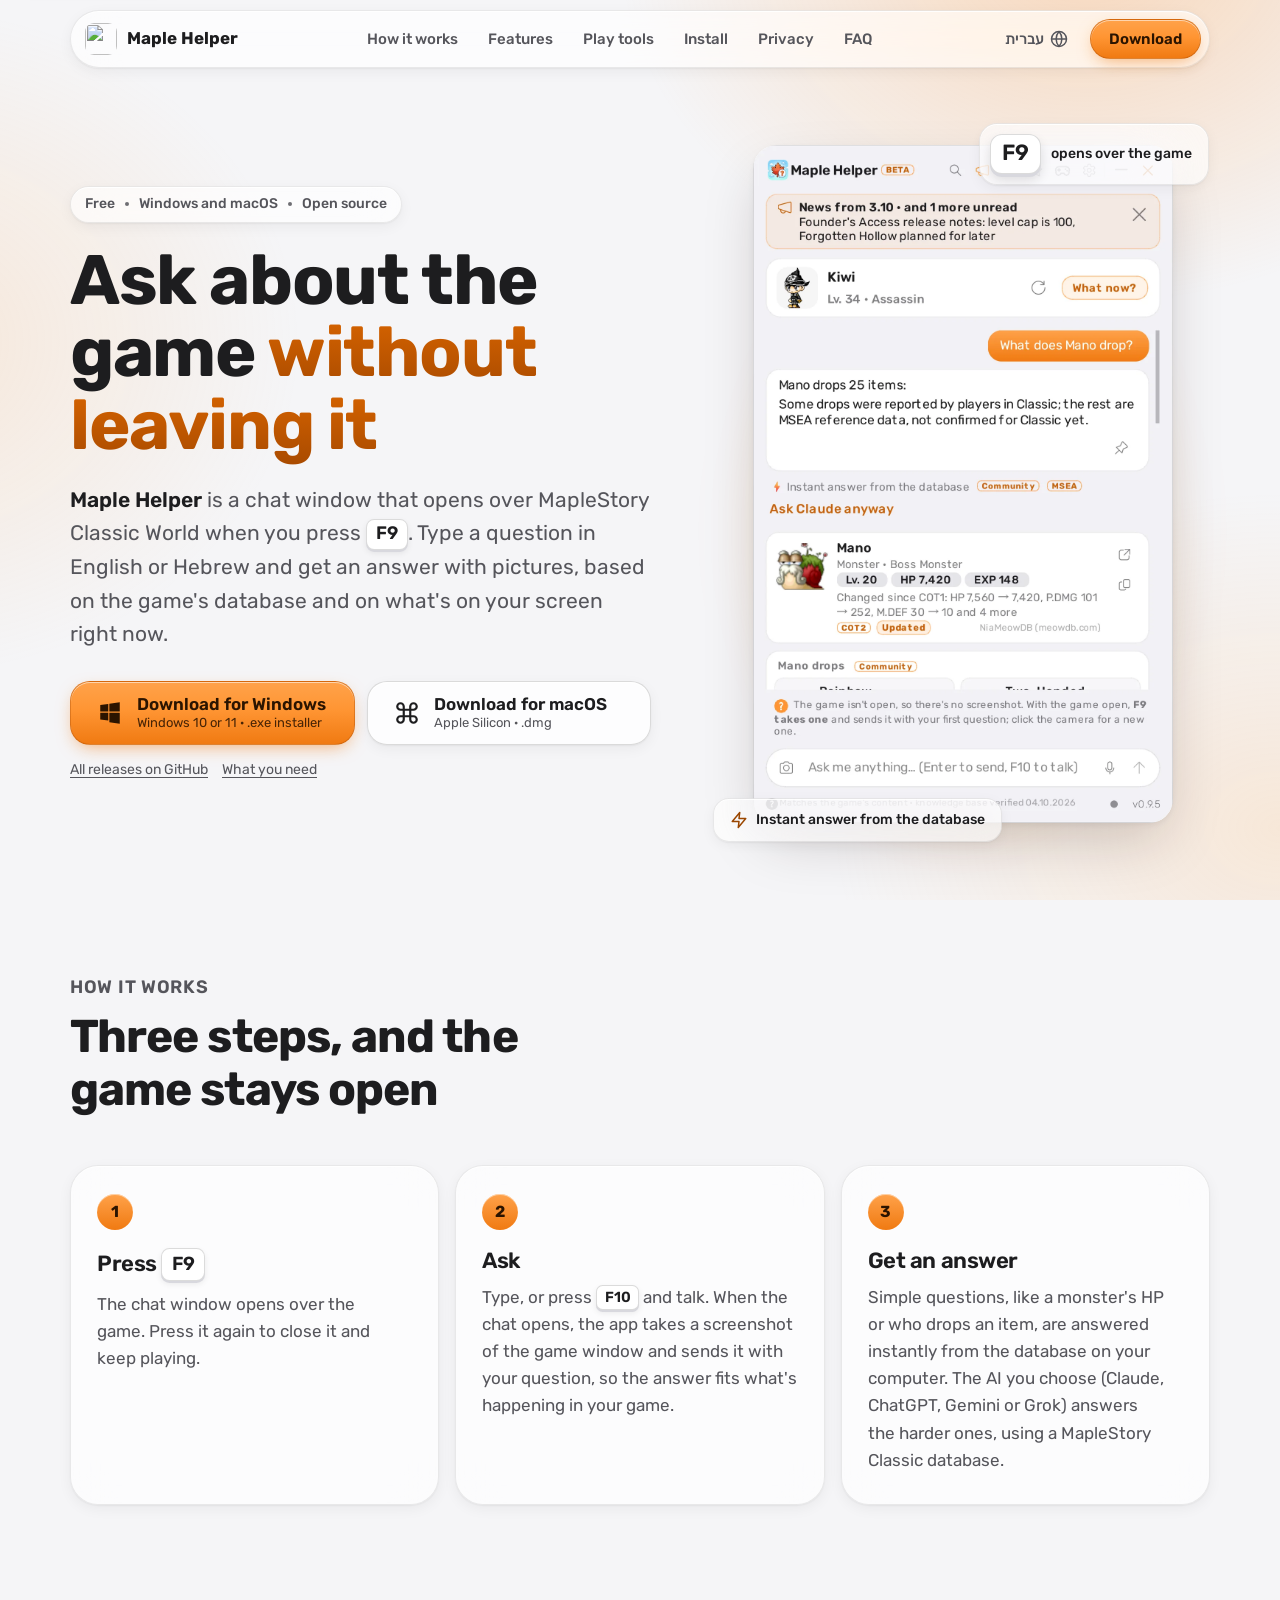
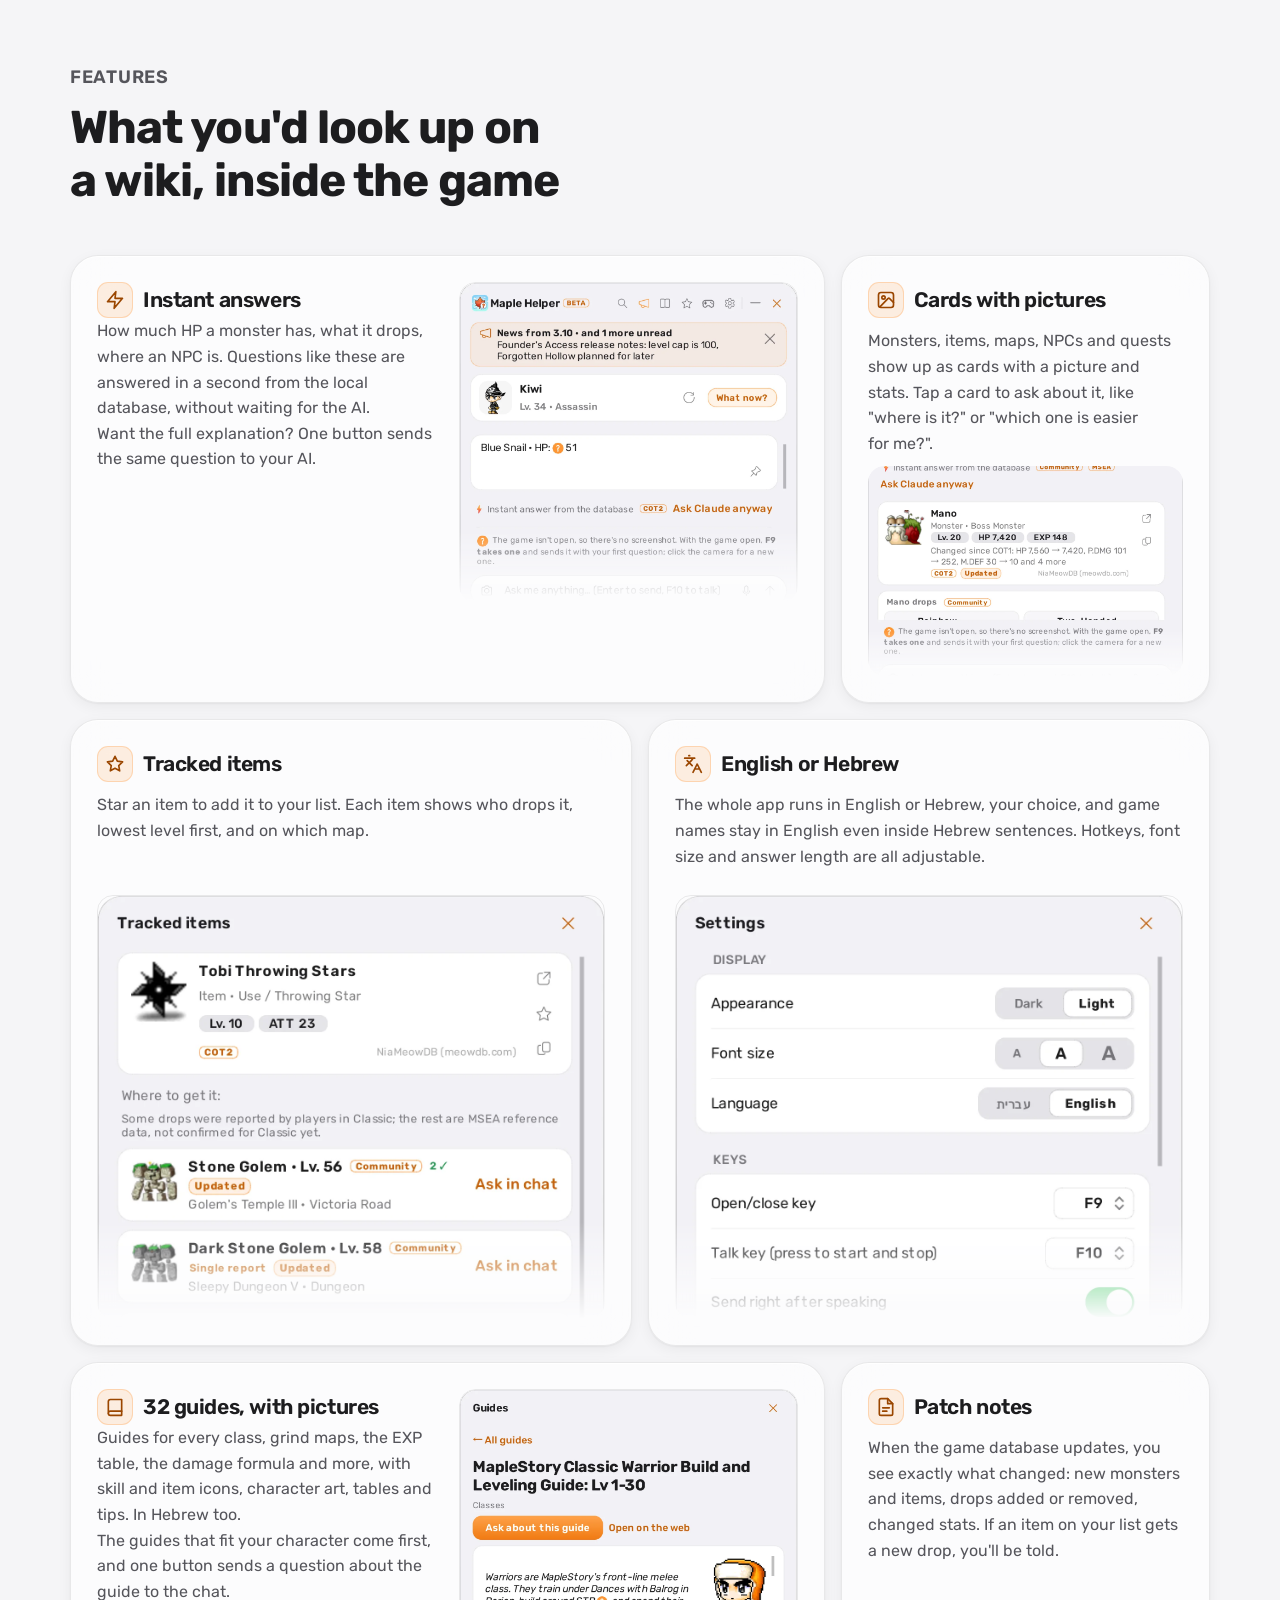
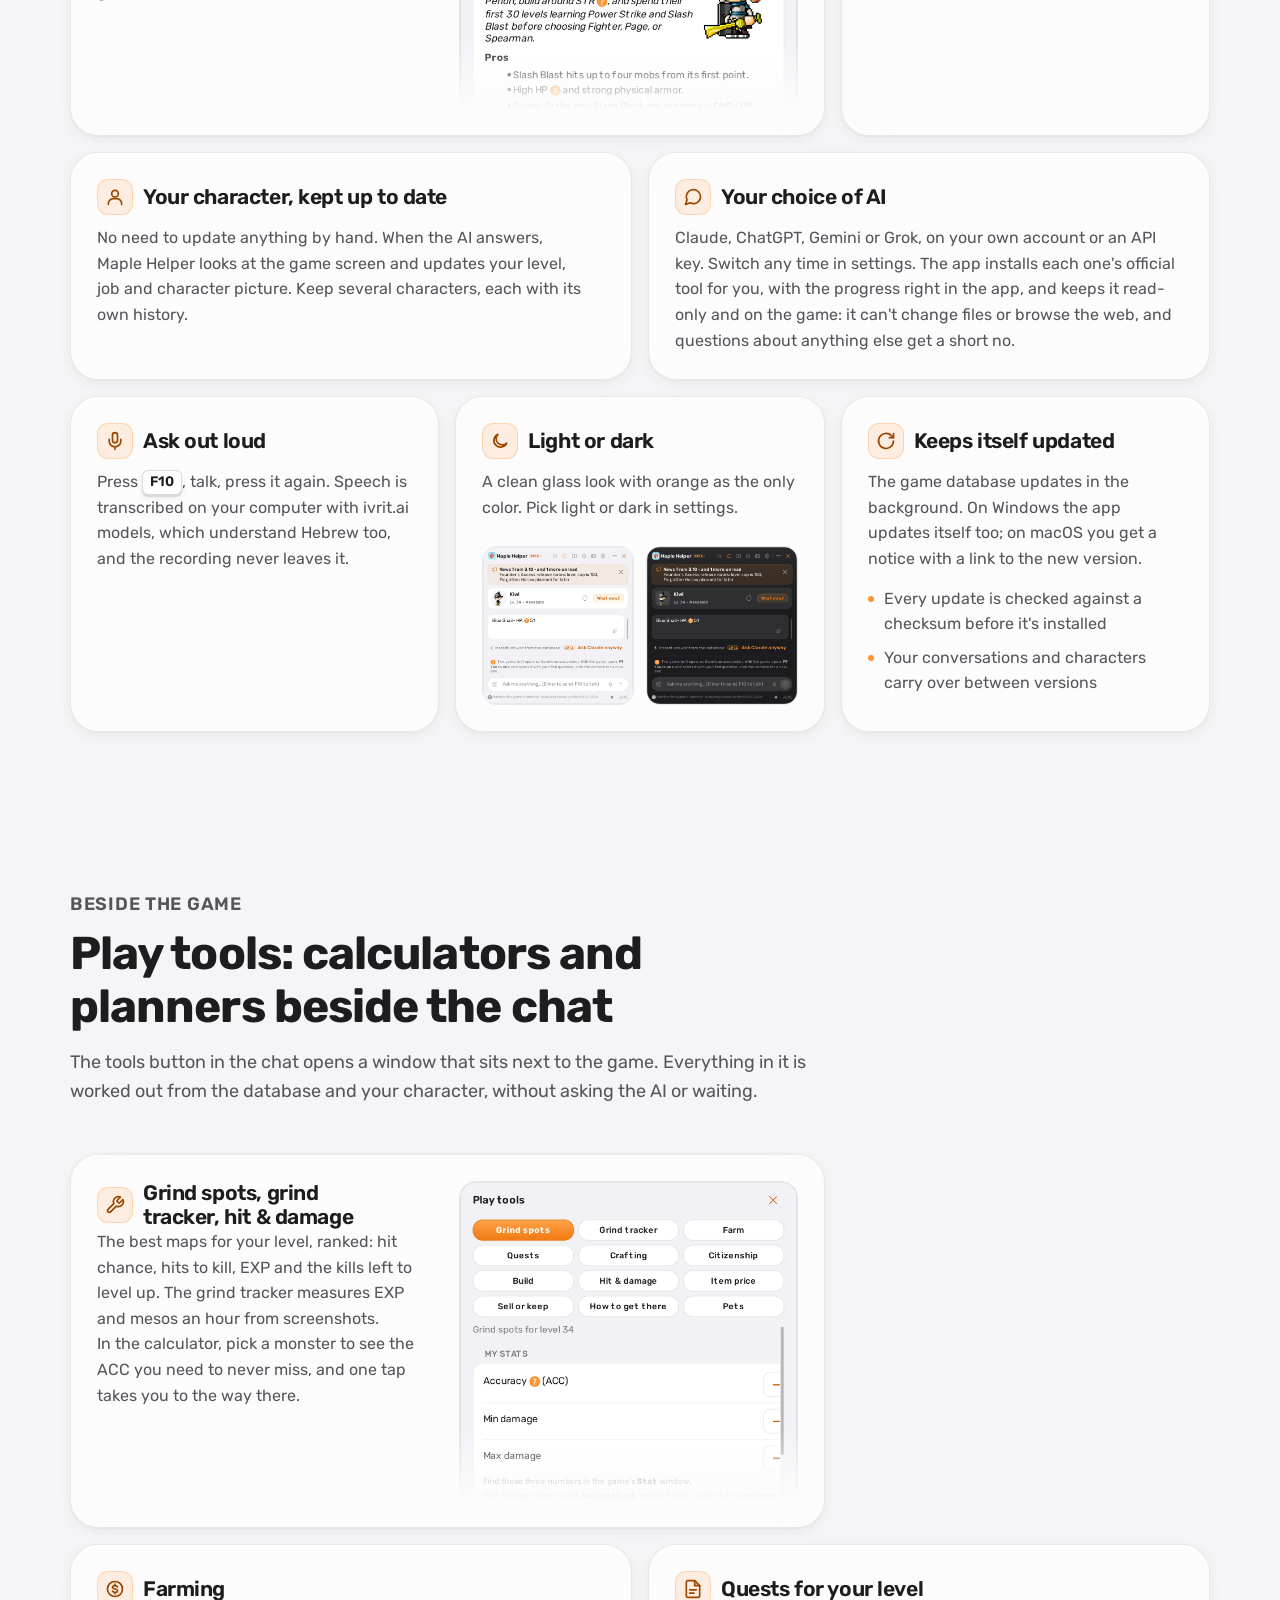
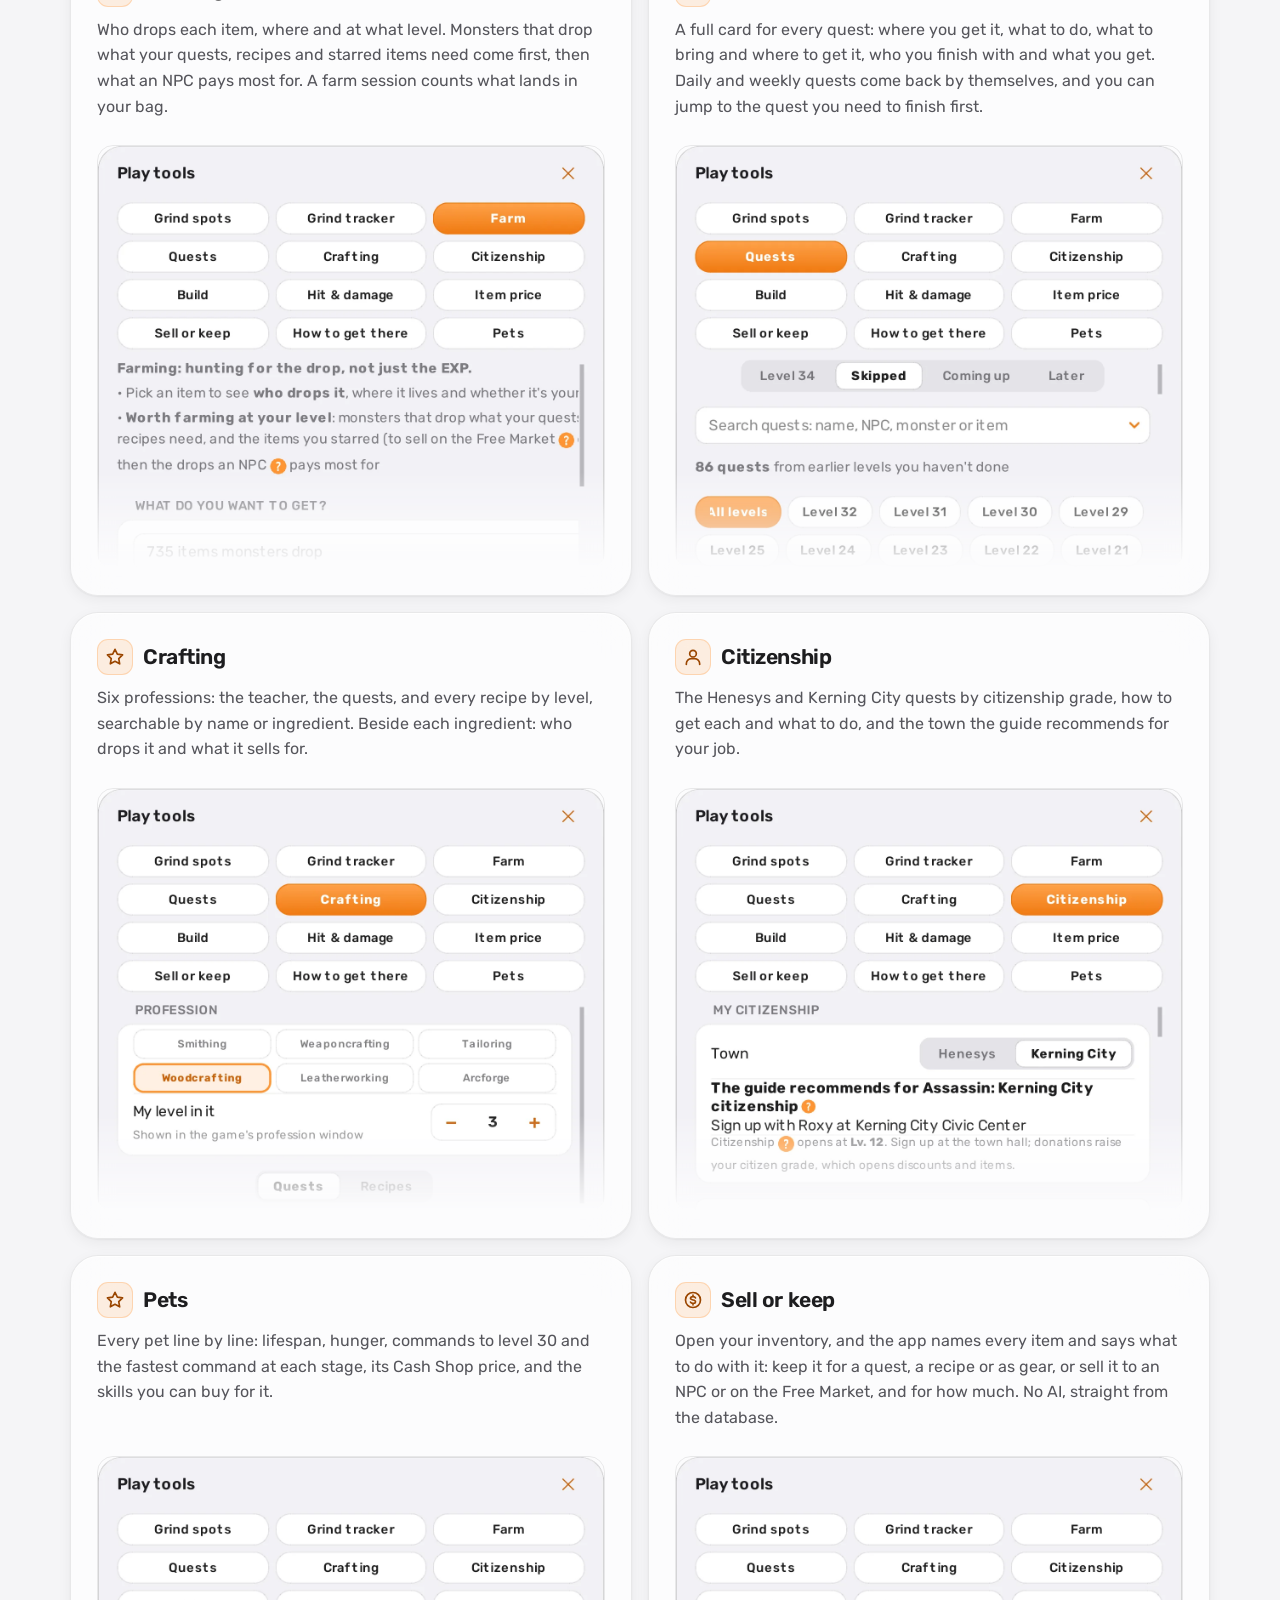
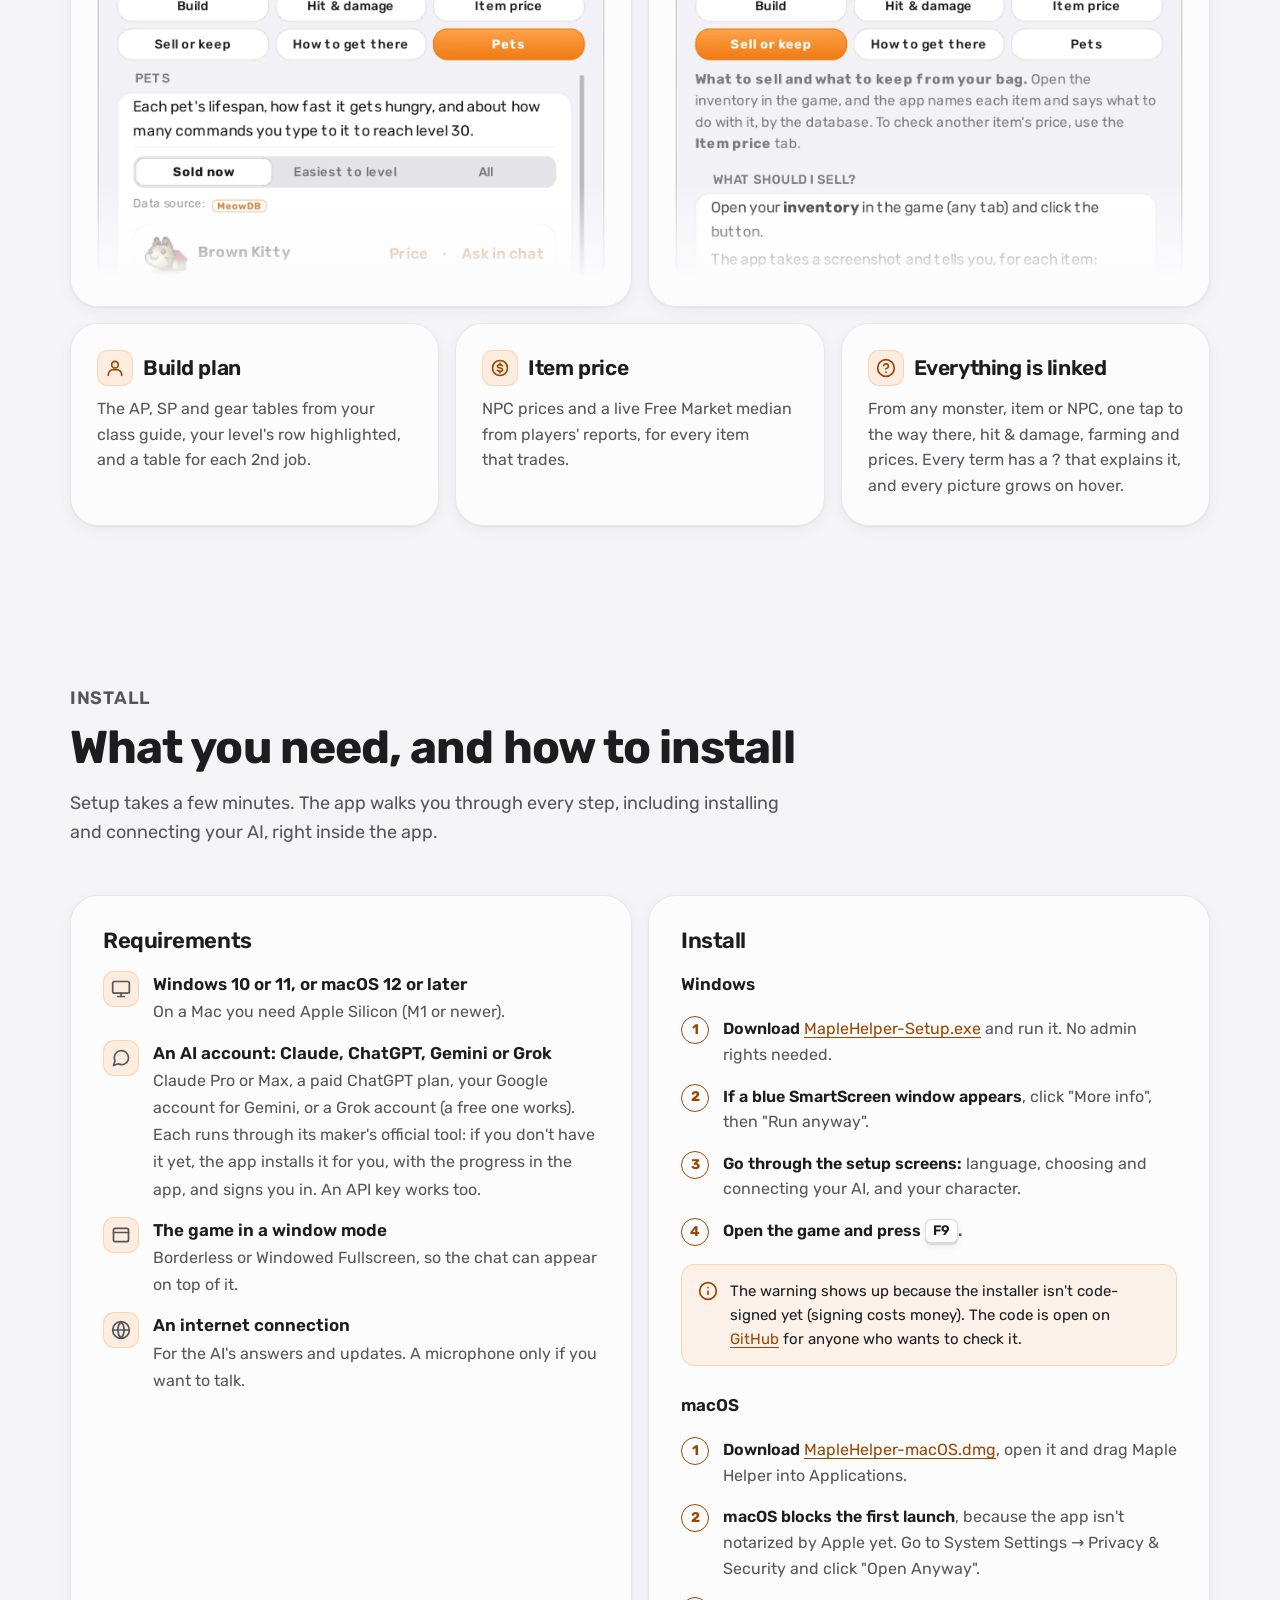
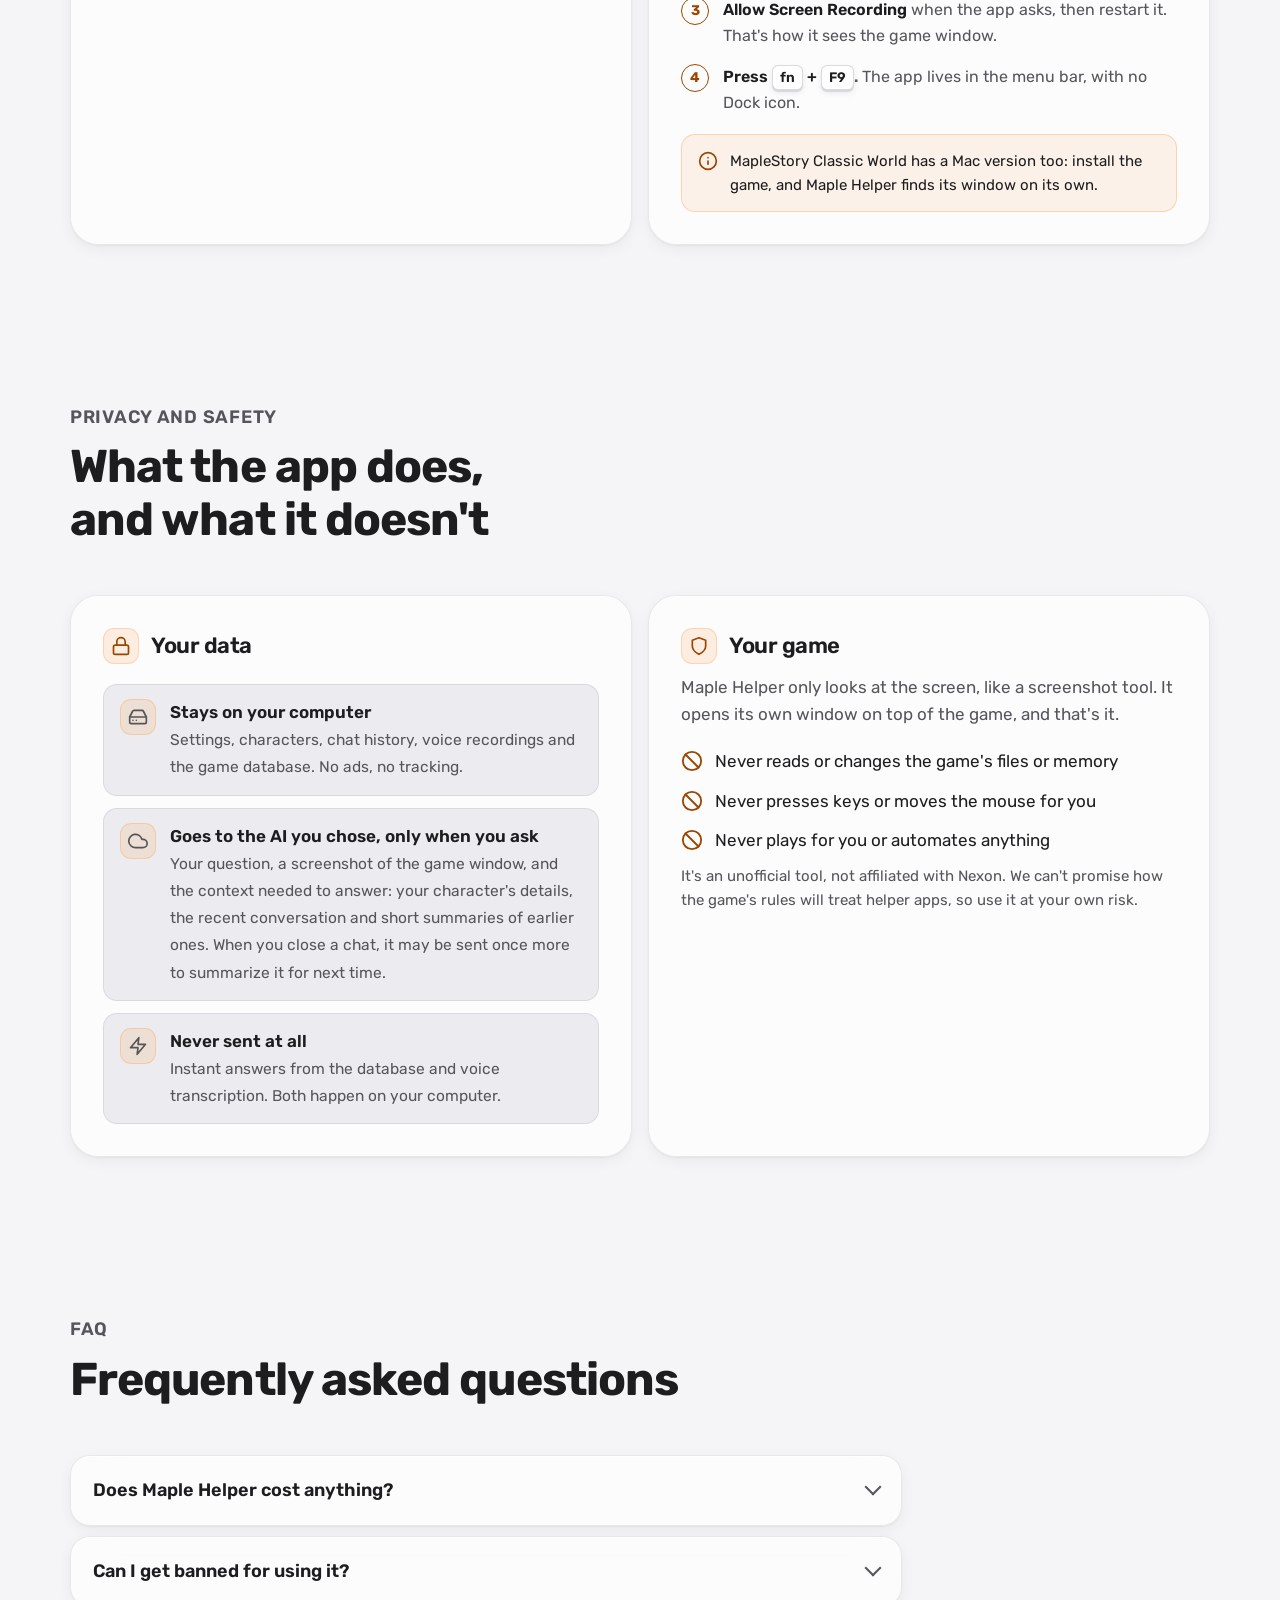
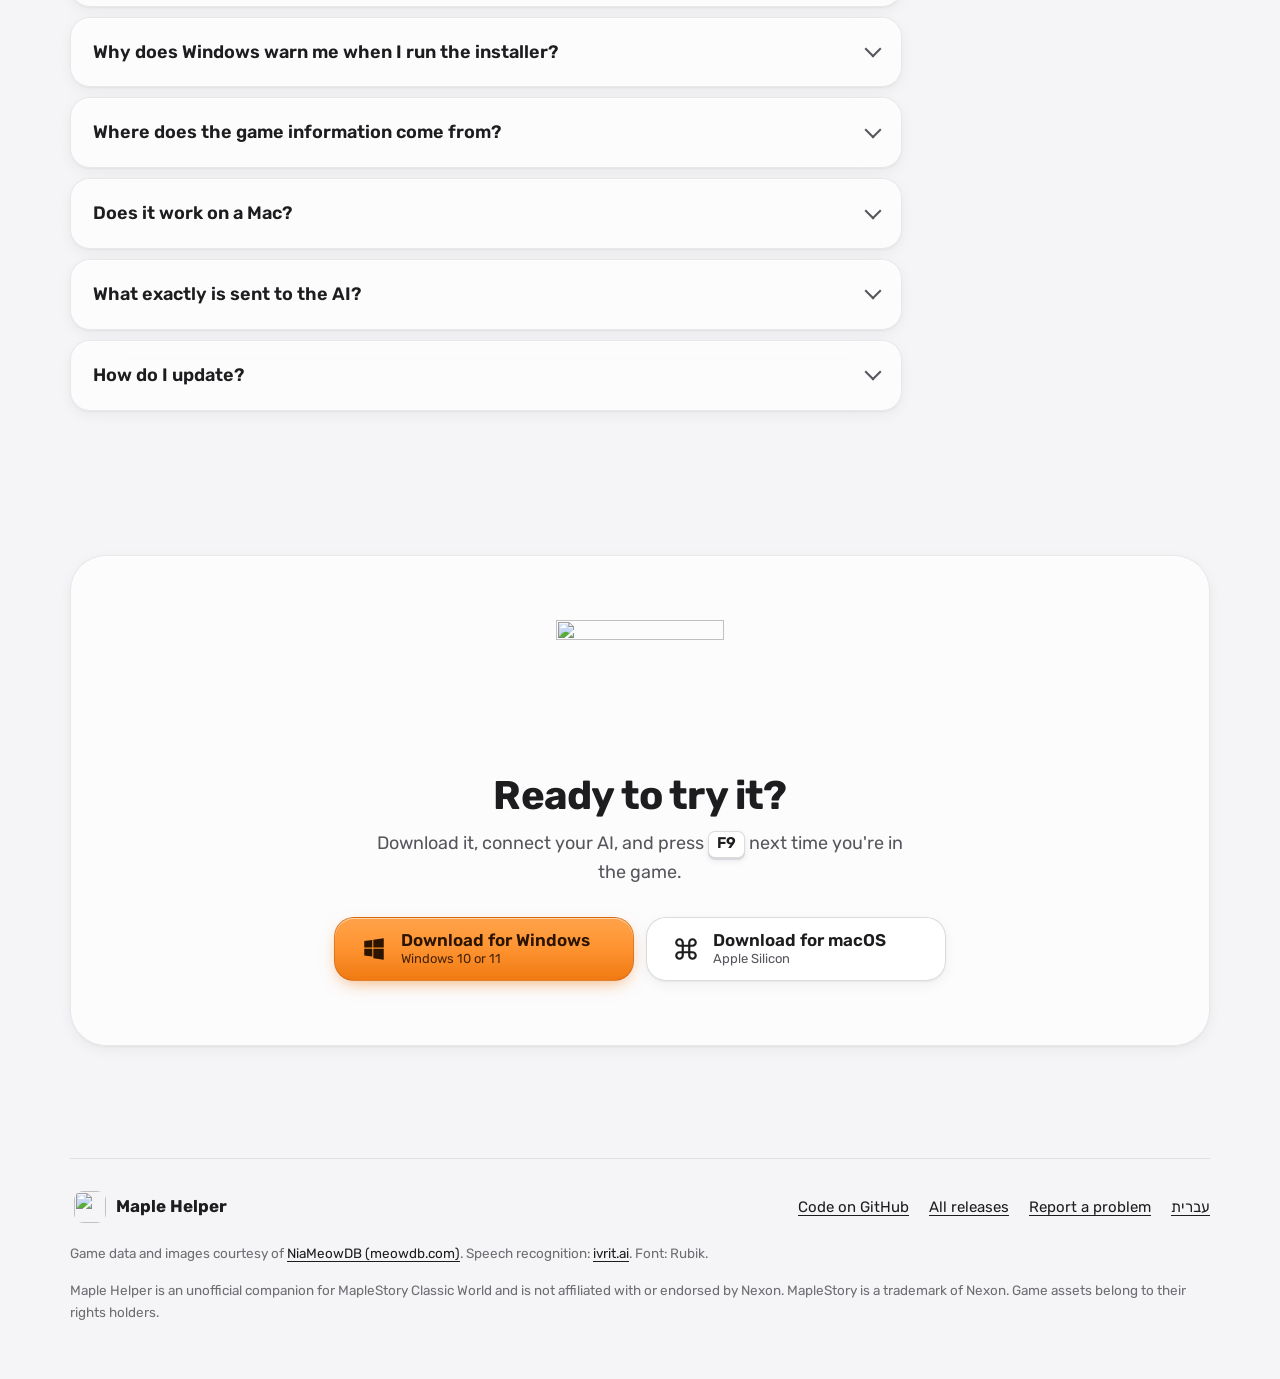
==== commit d74e17fc: "WEB-5, WEB-7, WEB-8: רמה not לבל, alts that match the shots, "Tracked items" The Hebrew wishlist til" ====
--- a/index.html
+++ b/index.html
@@ -255,7 +255,7 @@
           <picture>
             <source media="(prefers-color-scheme: dark)" srcset="assets/shots/en/mano-dark.webp">
             <img src="assets/shots/en/mano-light.webp" width="1140" height="1840" fetchpriority="high"
-                 alt="The Maple Helper chat window: the question 'What does Mano drop?' and the answer 'Mano drops 20 items', with a card for the monster and a grid of pictures of its drops">
+                 alt="The Maple Helper chat window: the question 'What does Mano drop?' and the answer 'Mano drops 25 items', with a card for the monster and a grid of pictures of its drops">
           </picture>
         </div>
         <p class="hotkey glass" aria-hidden="true"><kbd>F9</kbd> opens over the game</p>
@@ -322,19 +322,19 @@
             <picture>
               <source media="(prefers-color-scheme: dark)" srcset="assets/shots/en/mano-dark.webp">
               <img src="assets/shots/en/mano-light.webp" width="1140" height="1840" loading="lazy" decoding="async"
-                   alt="A grid of picture cards for the items Mano drops: Green Apple, Sunrise Dew and scrolls">
-            </picture>
-          </div>
-        </article>
-
-        <article class="tile half glass reveal">
-          <h3><span class="ico"><svg aria-hidden="true"><use href="#i-star"/></svg></span>Items I'm hunting</h3>
+                   alt="Picture cards in the answer about Mano: the monster's card with its level, HP and EXP, then the first cards of its 25 drops">
+            </picture>
+          </div>
+        </article>
+
+        <article class="tile half glass reveal">
+          <h3><span class="ico"><svg aria-hidden="true"><use href="#i-star"/></svg></span>Tracked items</h3>
           <p>Star an item to add it to your list. Each item shows who drops it, lowest level first, and on which map.</p>
           <div class="shot crop">
             <picture>
               <source media="(prefers-color-scheme: dark)" srcset="assets/shots/en/wishlist-dark.webp">
               <img src="assets/shots/en/wishlist-light.webp" width="1190" height="1540" loading="lazy" decoding="async"
-                   alt="The 'Items I'm hunting' list with Tobi Throwing Stars and Lorang Claw, each followed by the monsters that drop it and their levels">
+                   alt="The 'Tracked items' list with Tobi Throwing Stars and Lorang Claw, each followed by the monsters that drop it and their levels">
             </picture>
           </div>
         </article>
@@ -346,7 +346,7 @@
             <picture>
               <source media="(prefers-color-scheme: dark)" srcset="assets/shots/en/settings-dark.webp">
               <img src="assets/shots/en/settings-light.webp" width="1190" height="1740" loading="lazy" decoding="async"
-                   alt="The settings window: light or dark appearance, font size, English or Hebrew, the F9 open/close key and the F10 talk key">
+                   alt="The settings window: light or dark appearance, font size, English or Hebrew, the F9 open/close key, the F10 talk key and the microphone">
             </picture>
           </div>
         </article>
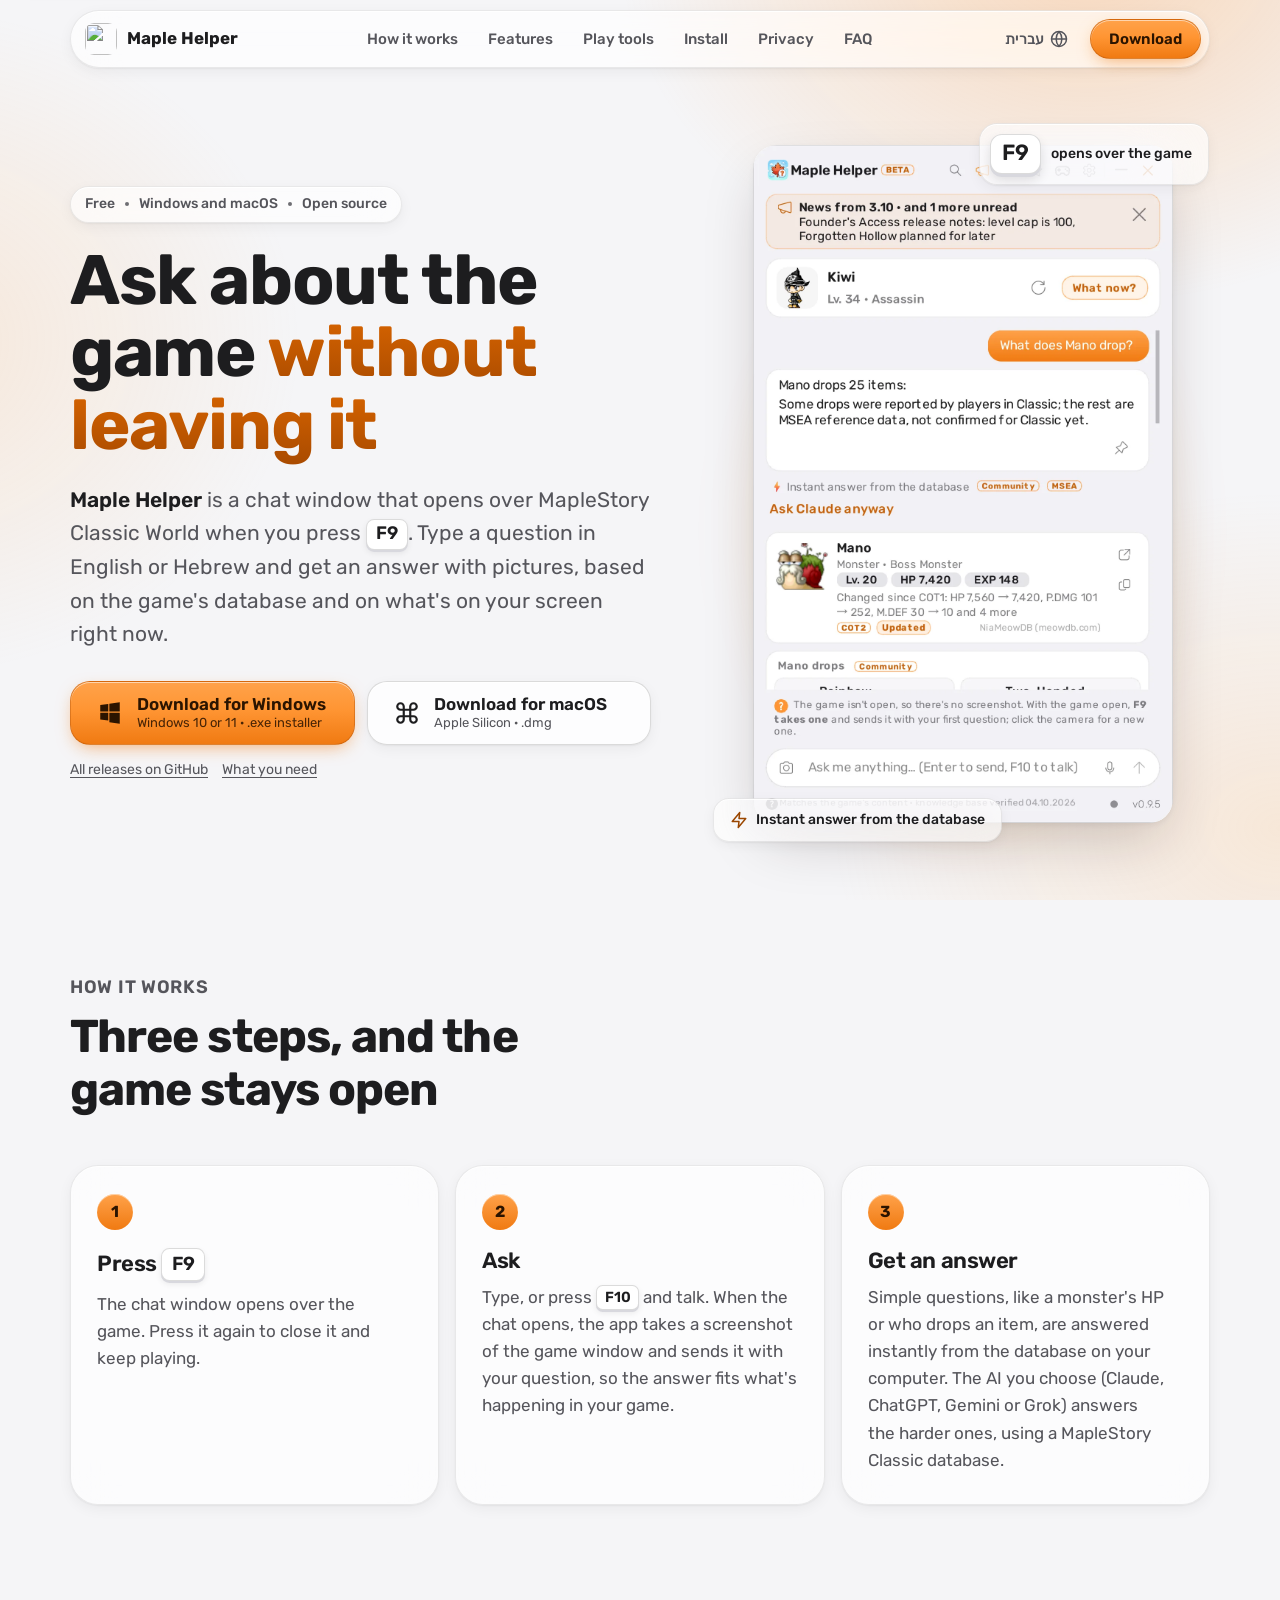
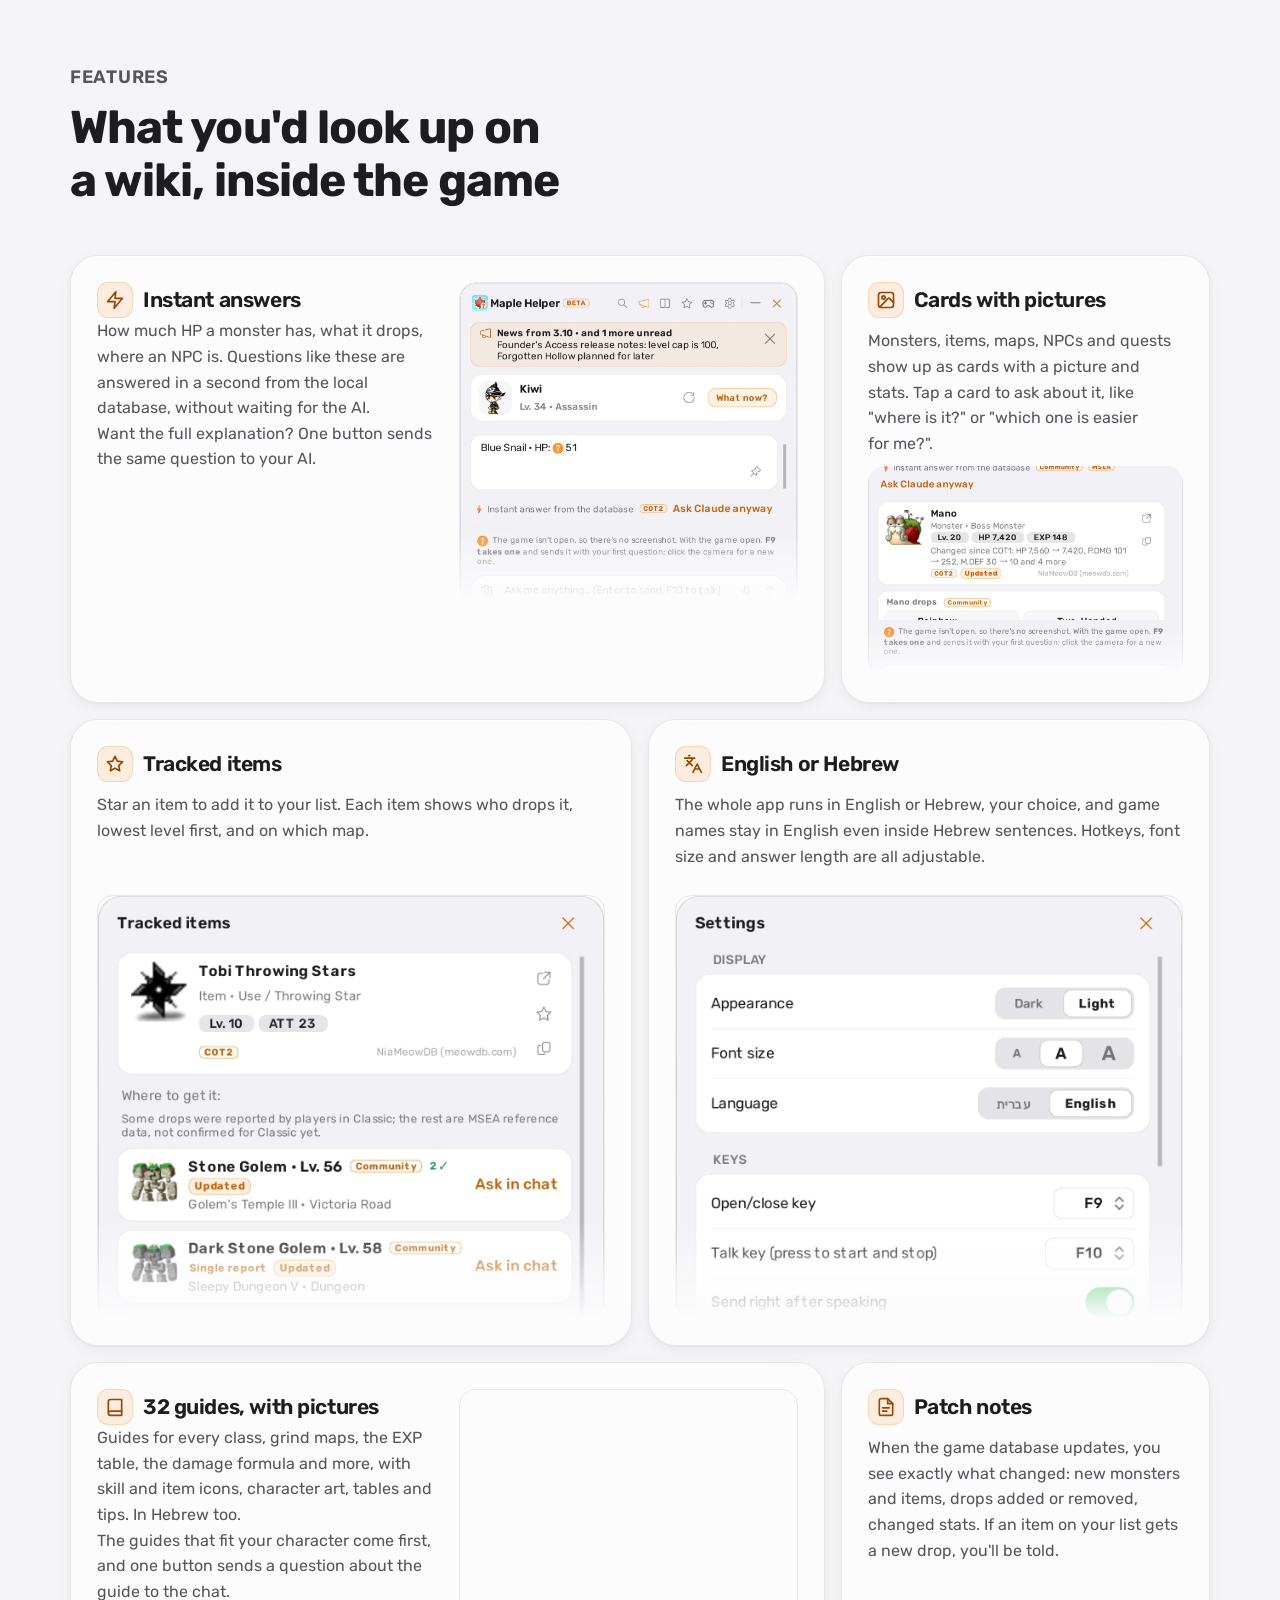
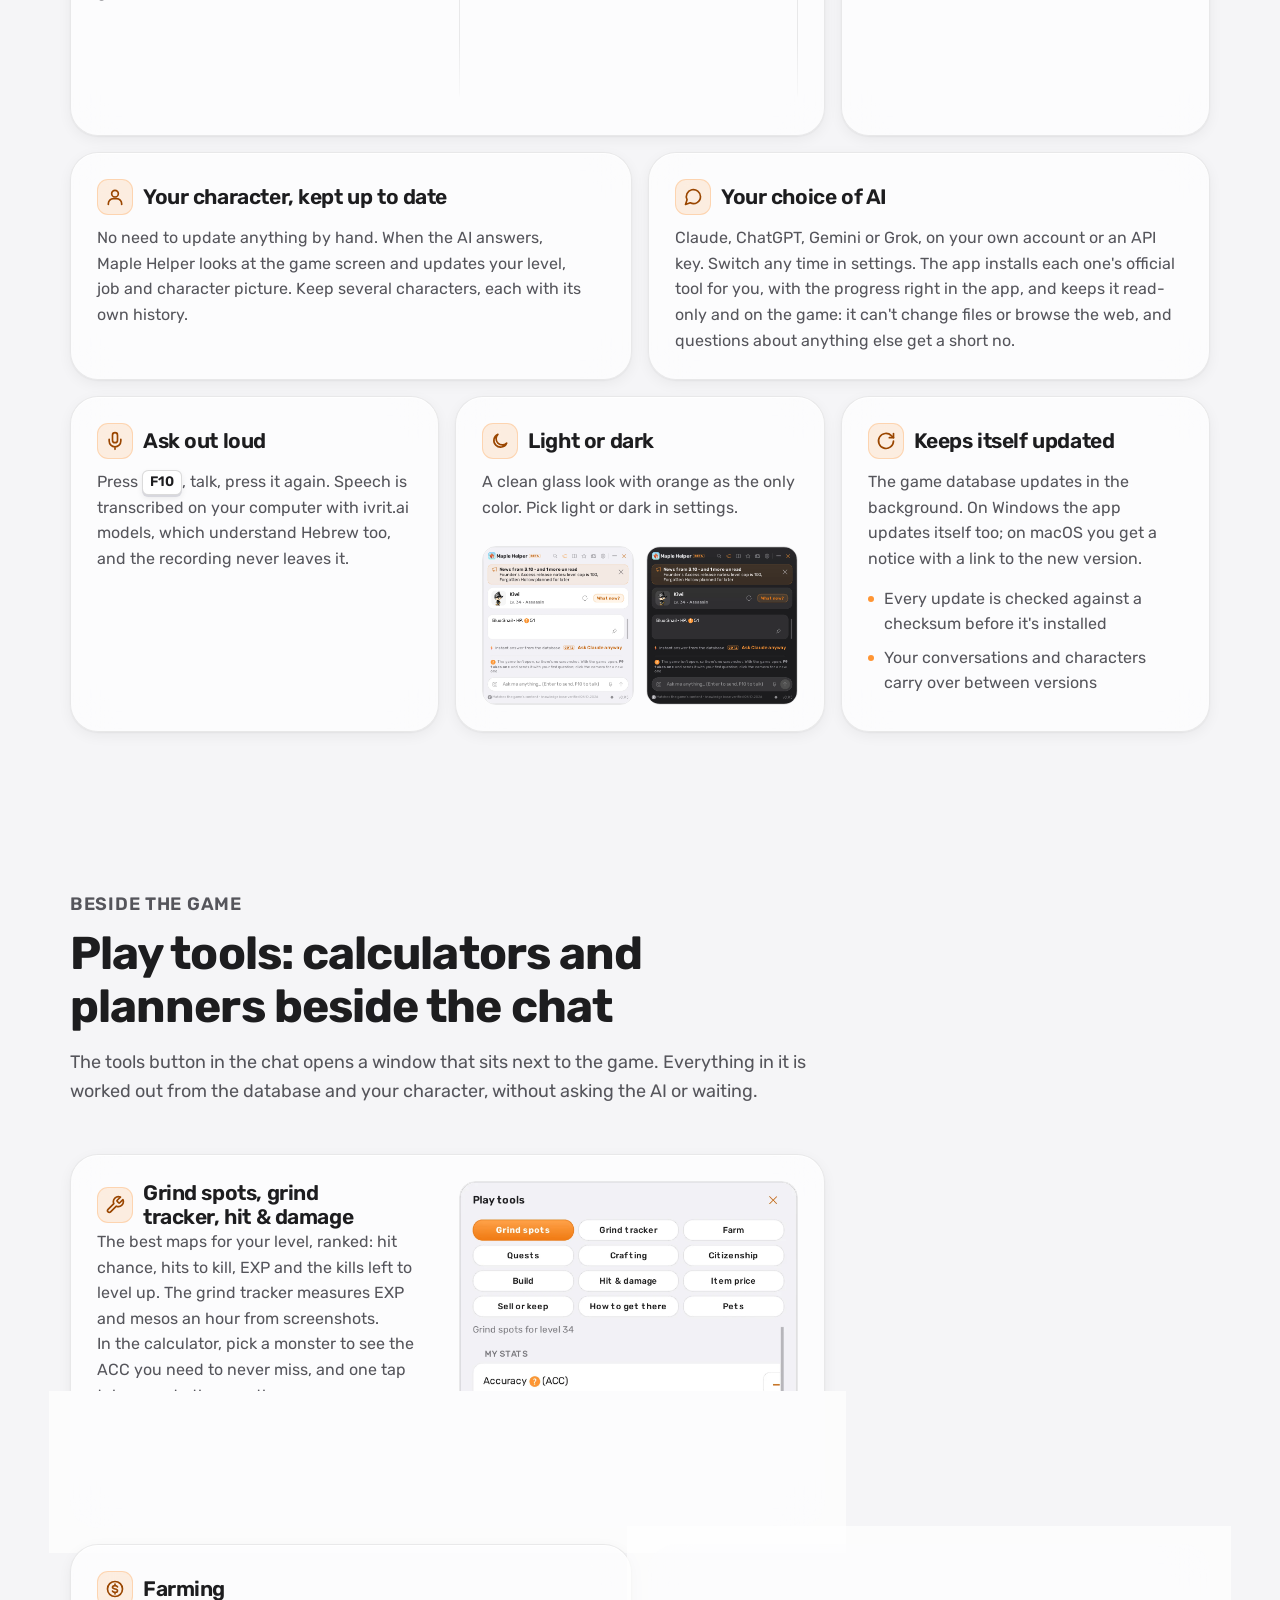
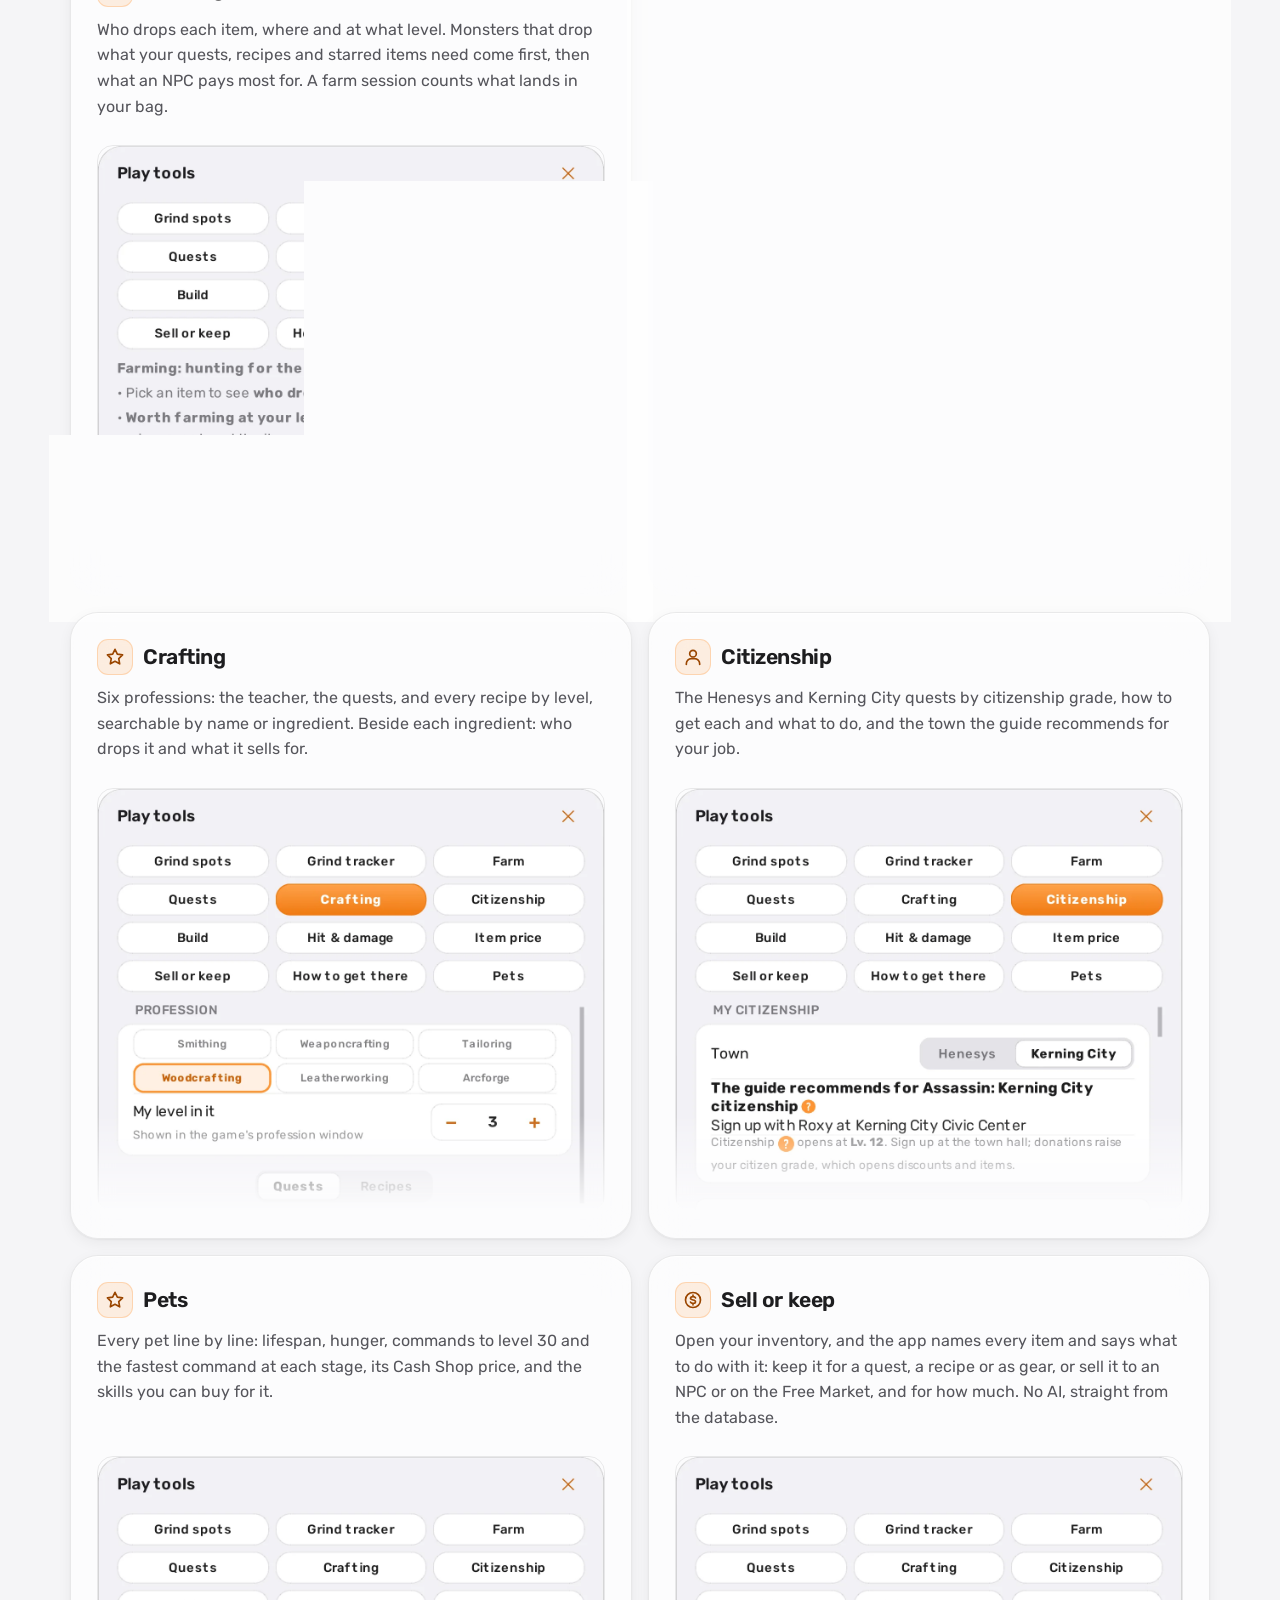
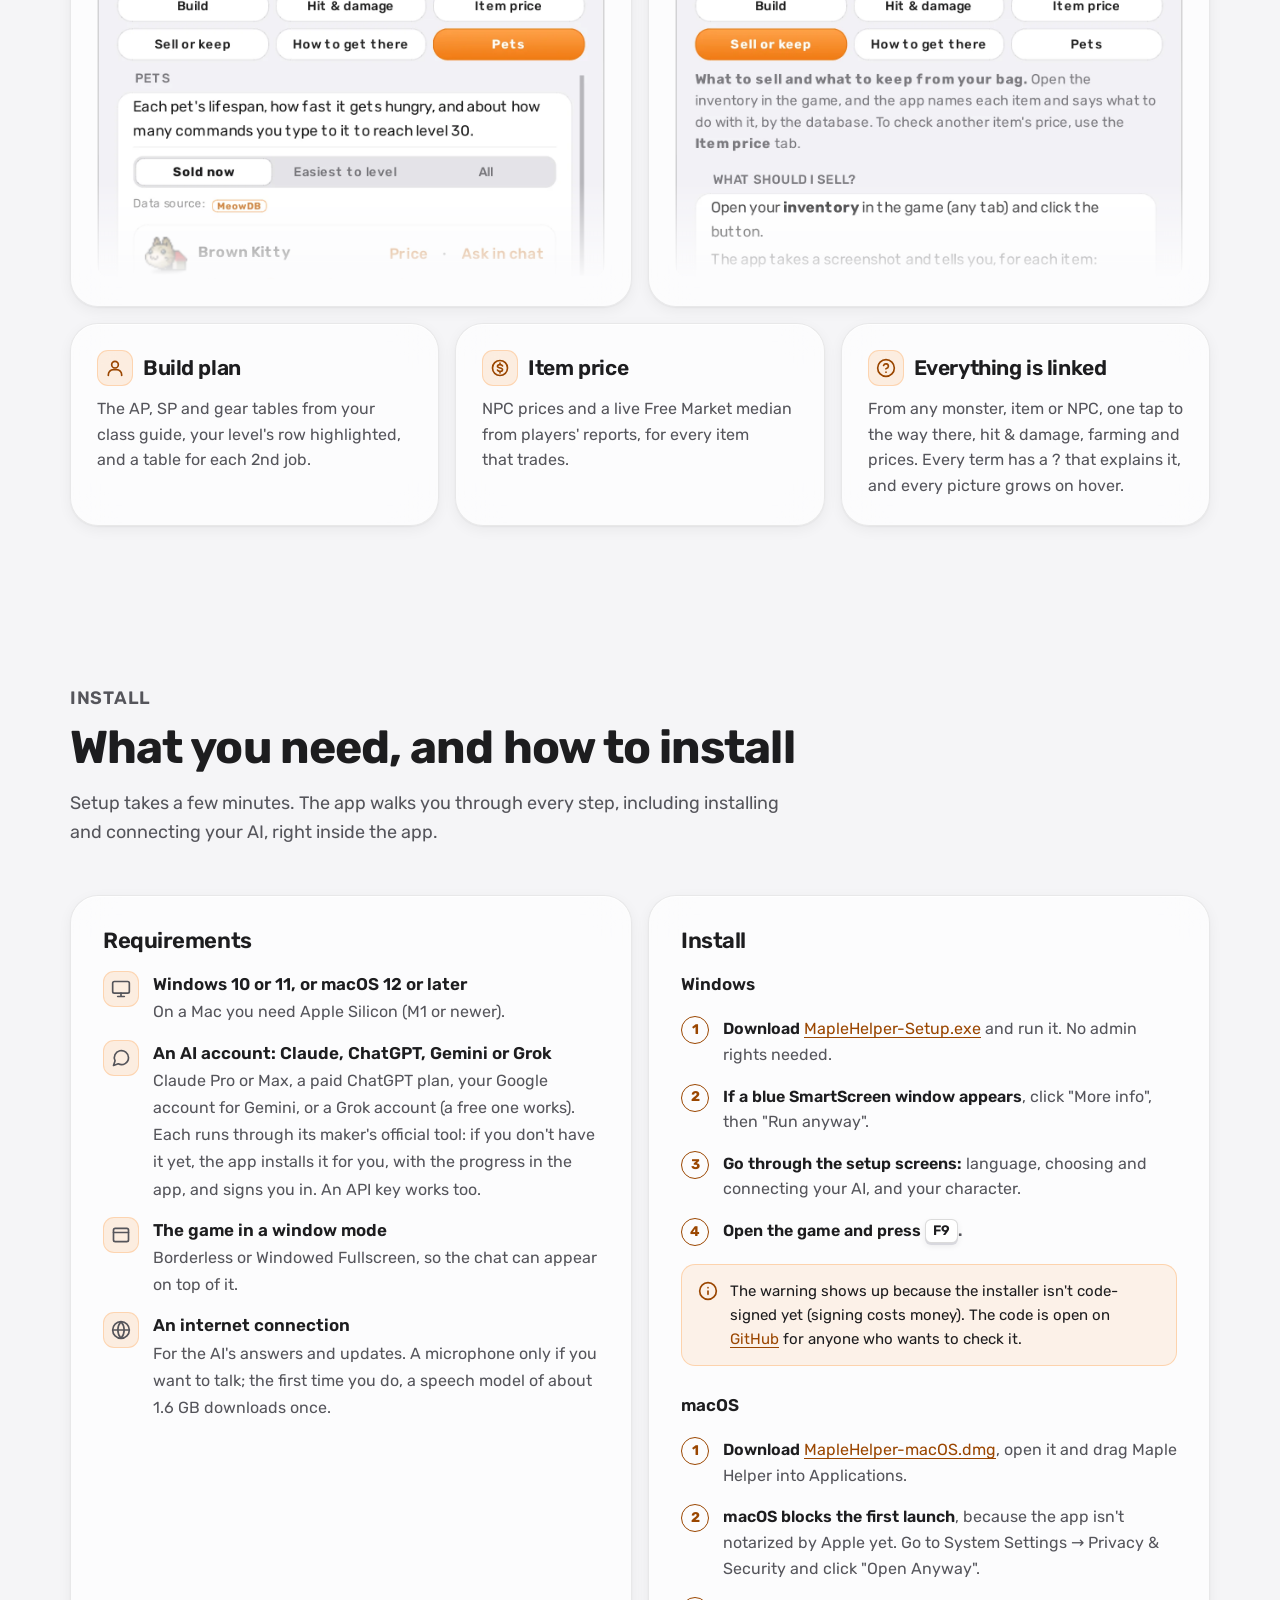
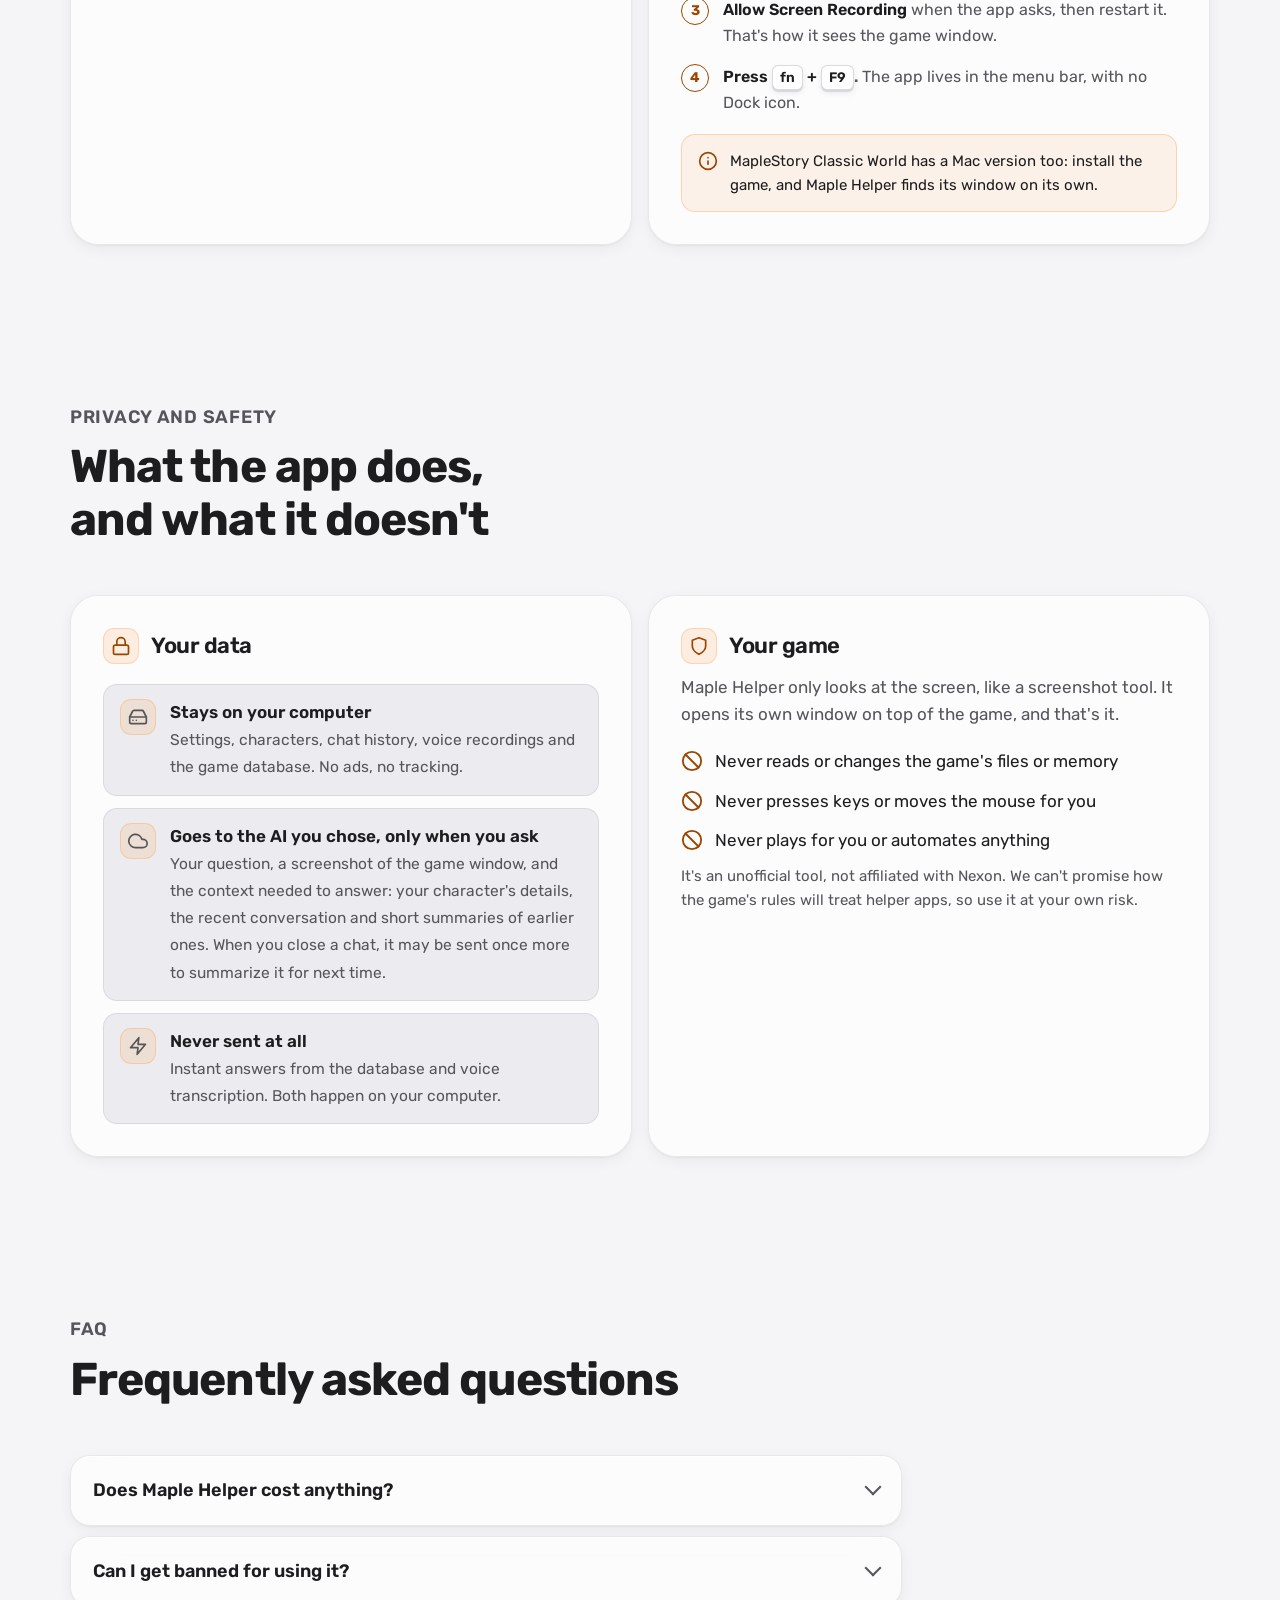
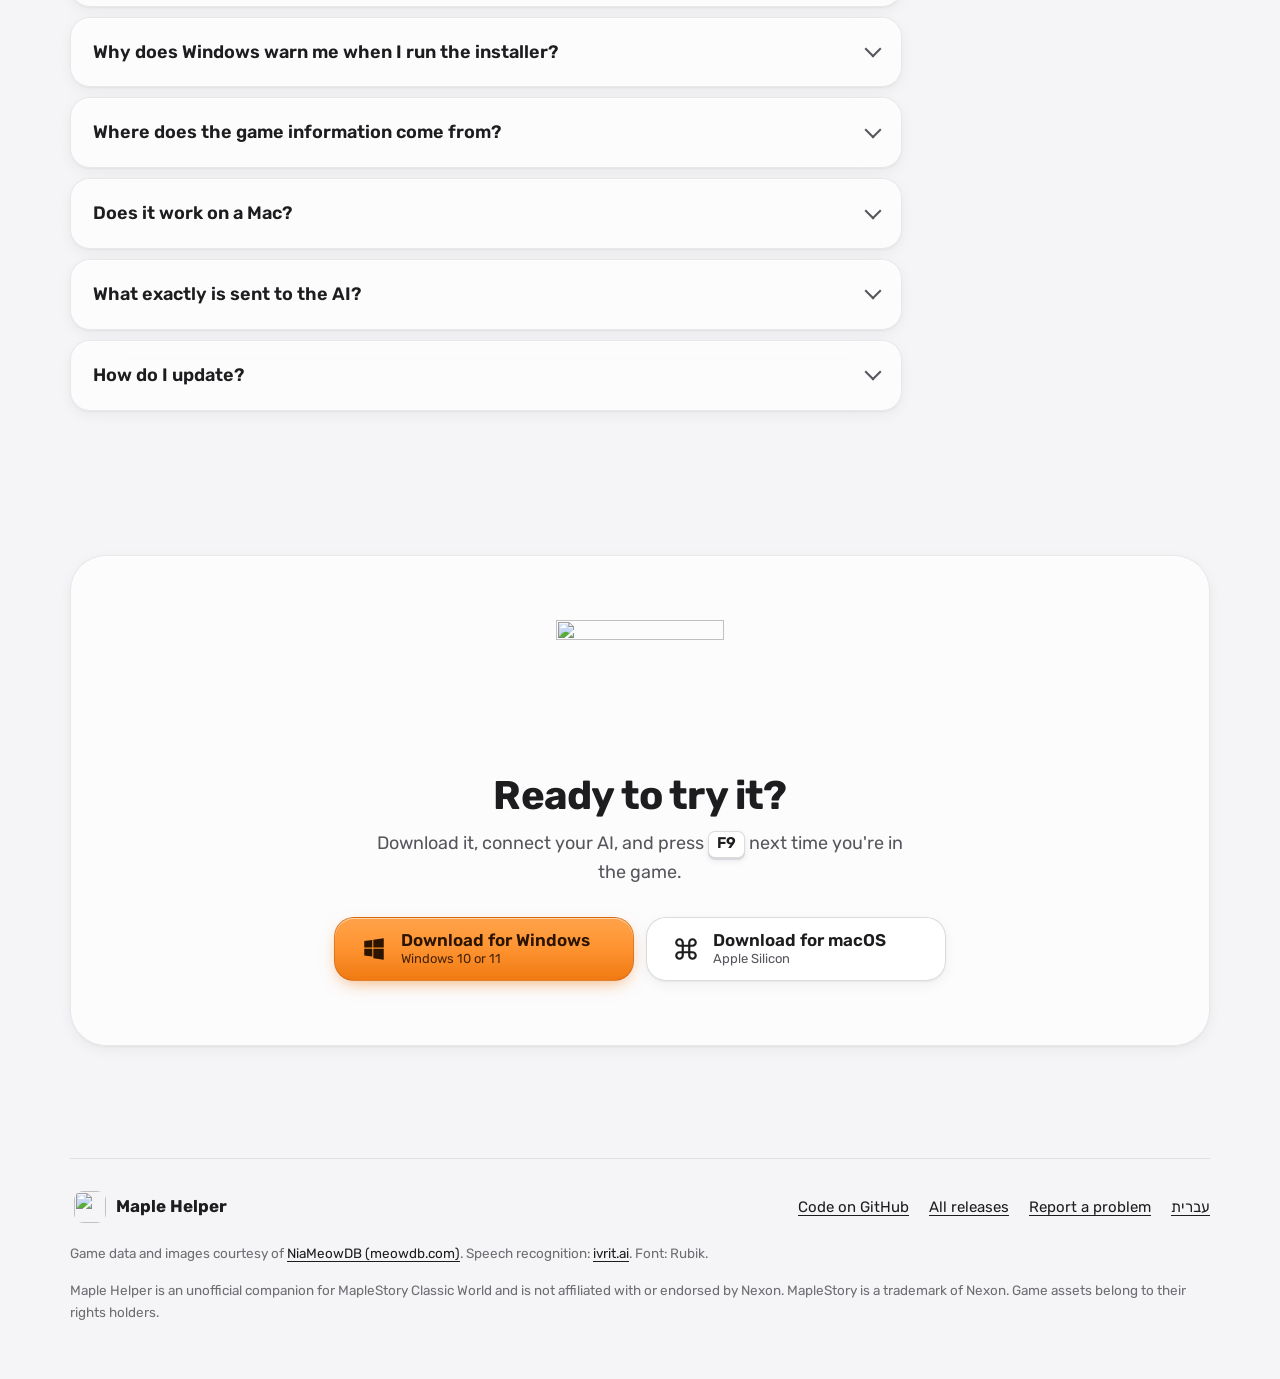
==== commit 1bdae84d: "WEB-17: the requirements mention the one-time 1.6 GB speech model The first voice question downloads" ====
--- a/index.html
+++ b/index.html
@@ -545,7 +545,7 @@
               <span>Borderless or Windowed Fullscreen, so the chat can appear on top of it.</span></div></li>
             <li><span class="ico"><svg aria-hidden="true"><use href="#i-globe"/></svg></span>
               <div><b>An internet connection</b>
-              <span>For the AI's answers and updates. A microphone only if you want to talk.</span></div></li>
+              <span>For the AI's answers and updates. A microphone only if you want to talk; the first time you do, a speech model of about 1.6 GB downloads once.</span></div></li>
           </ul>
         </div>
 
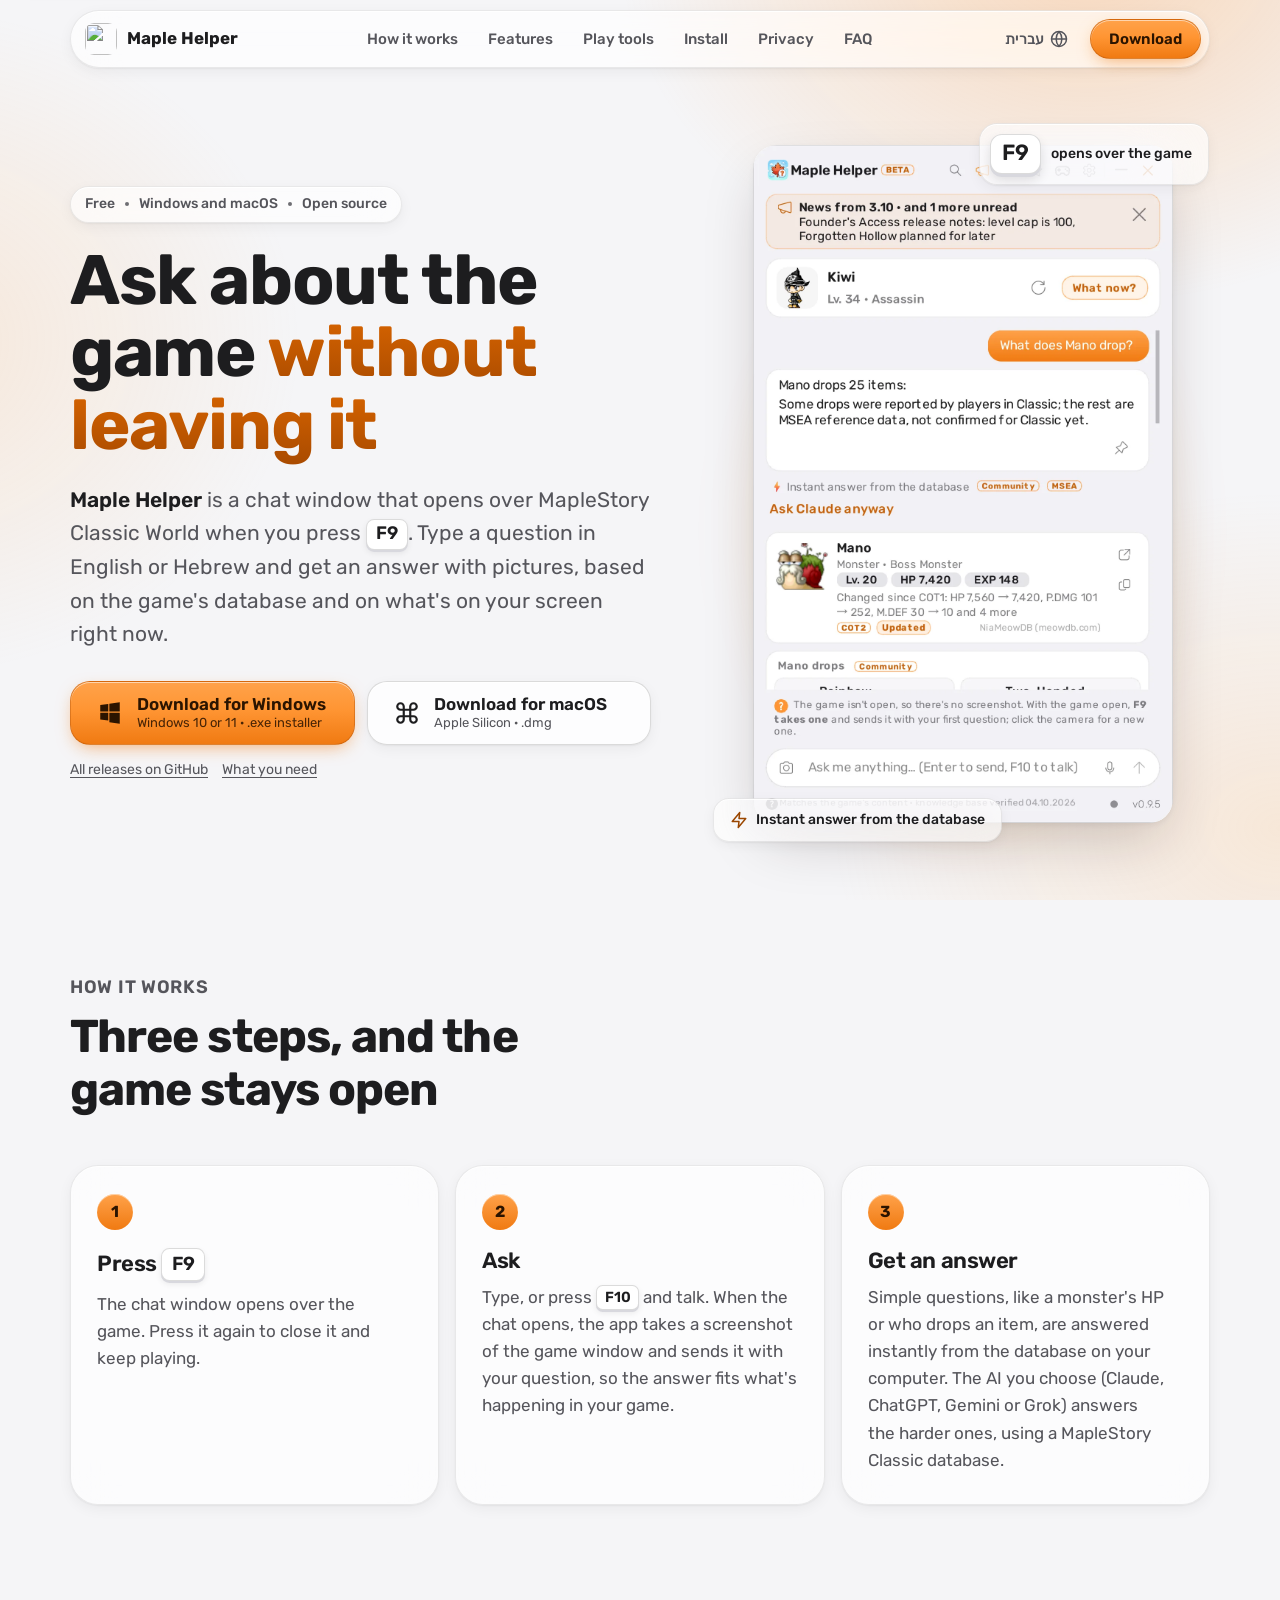
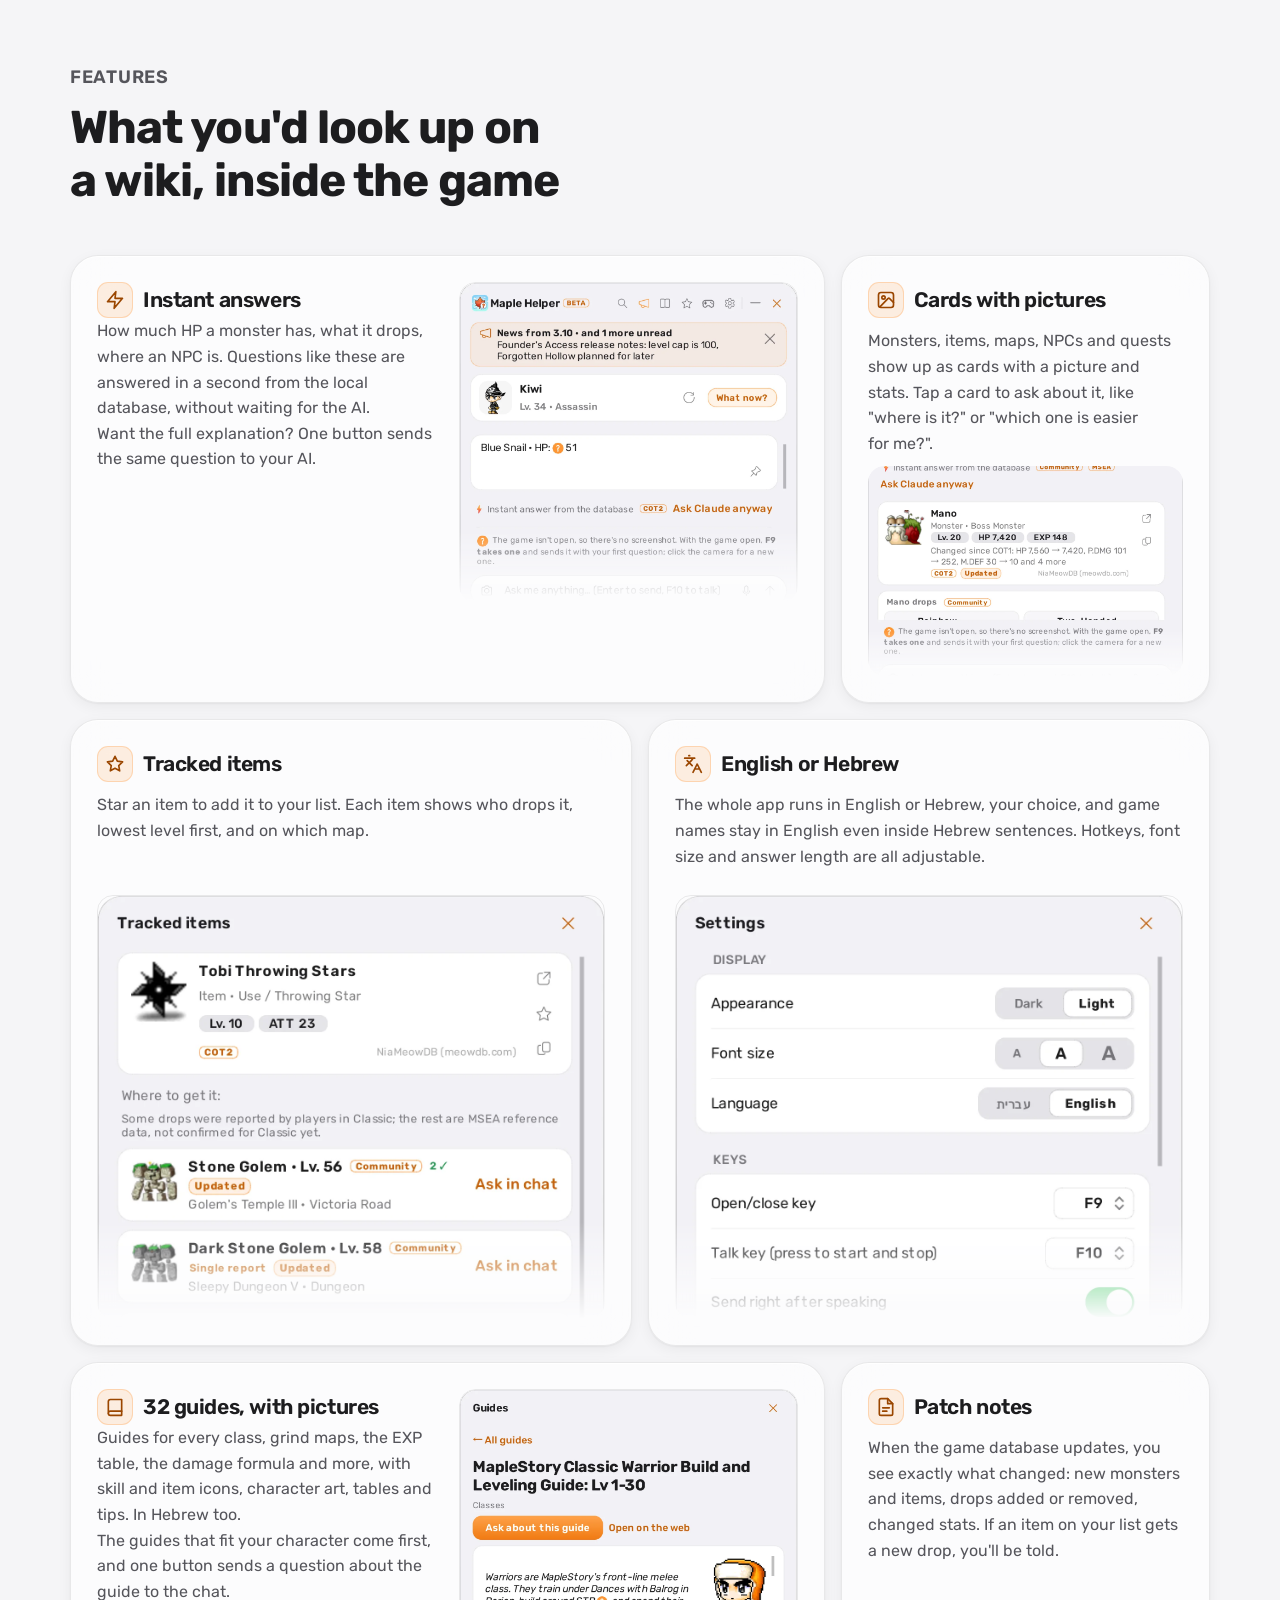
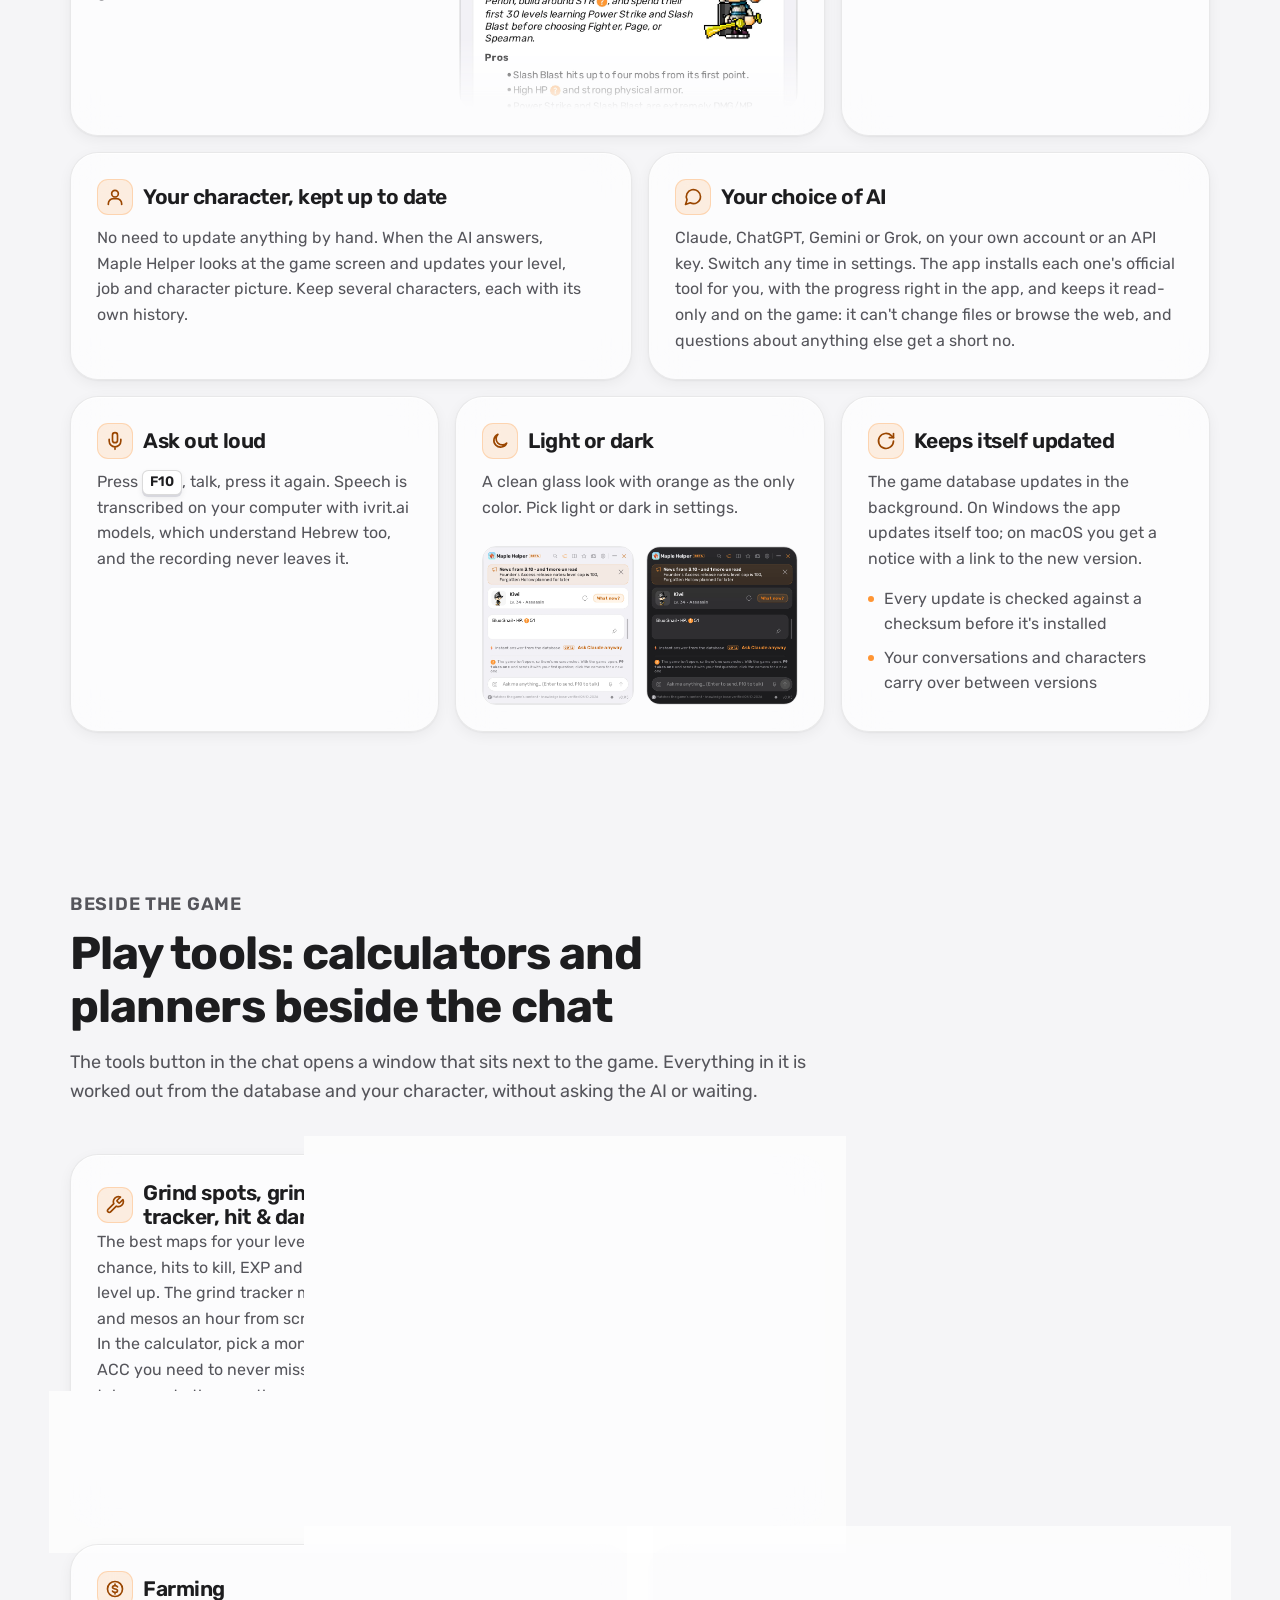
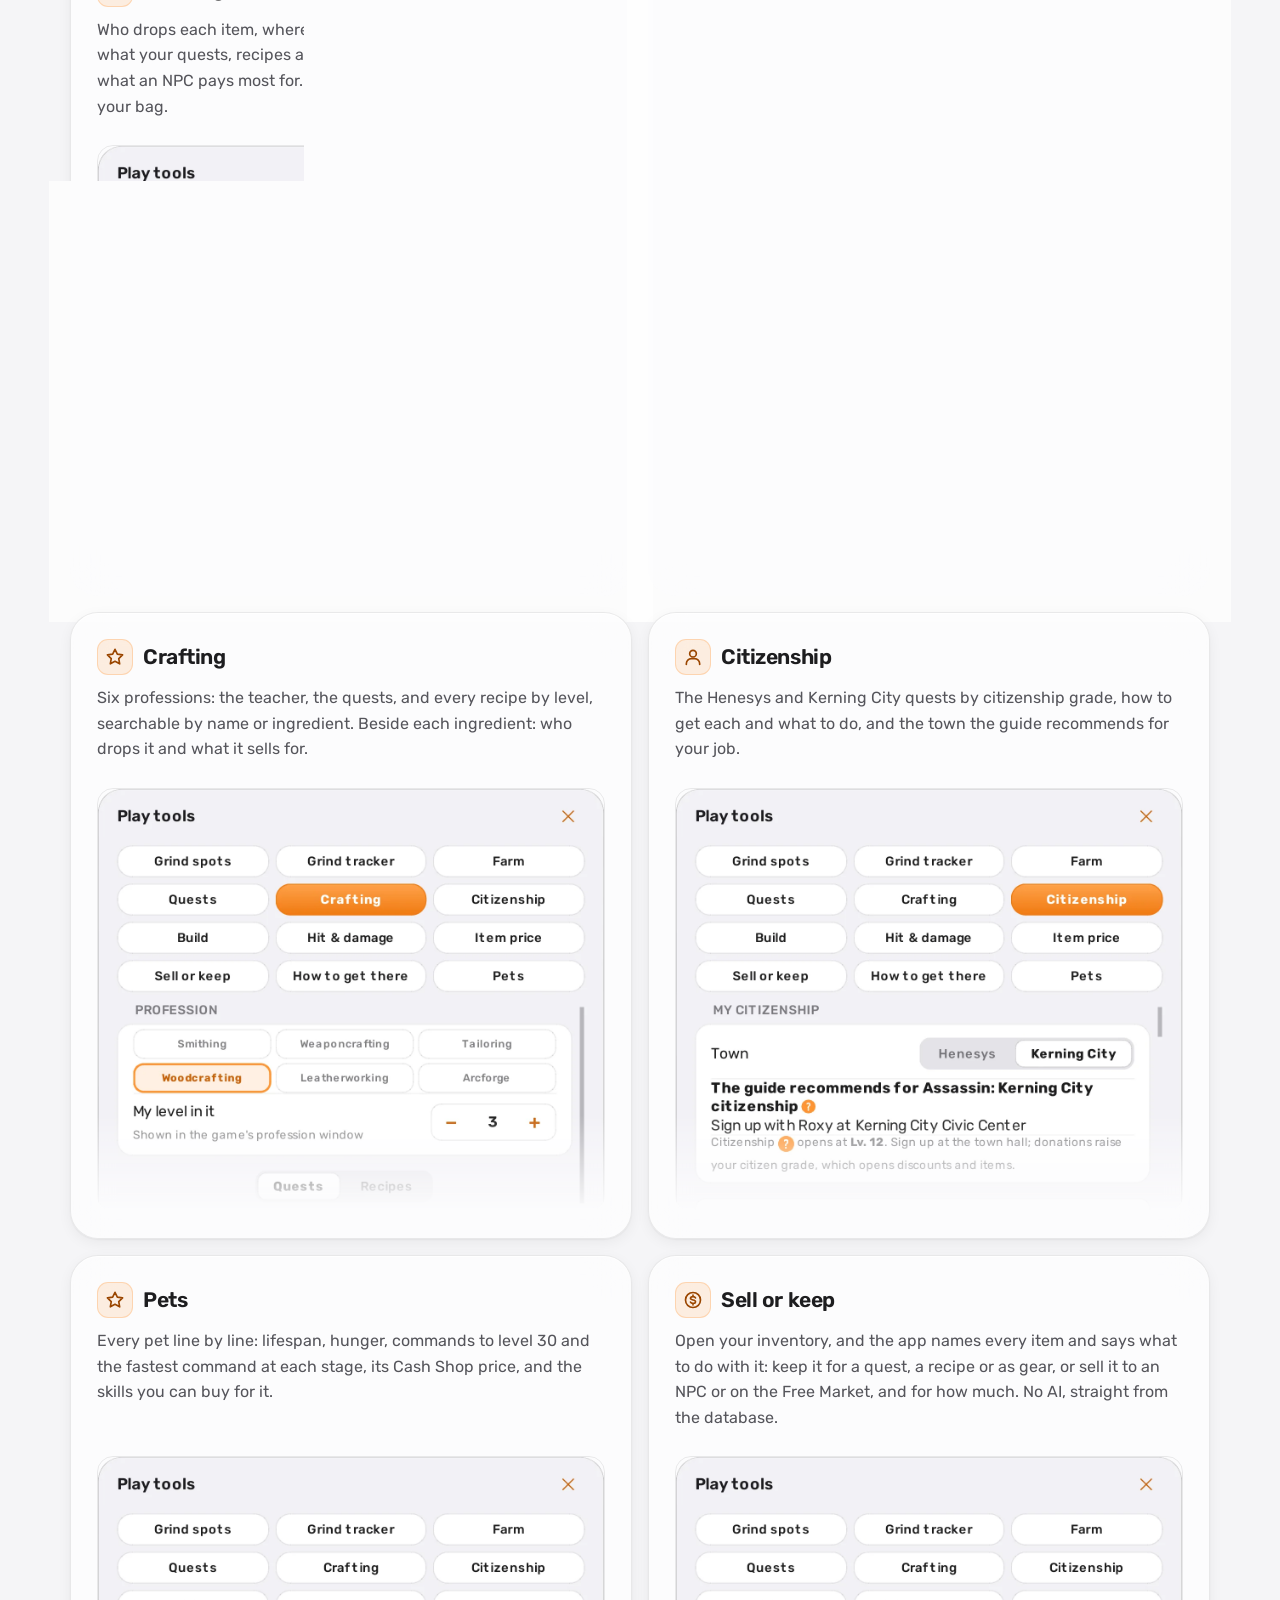
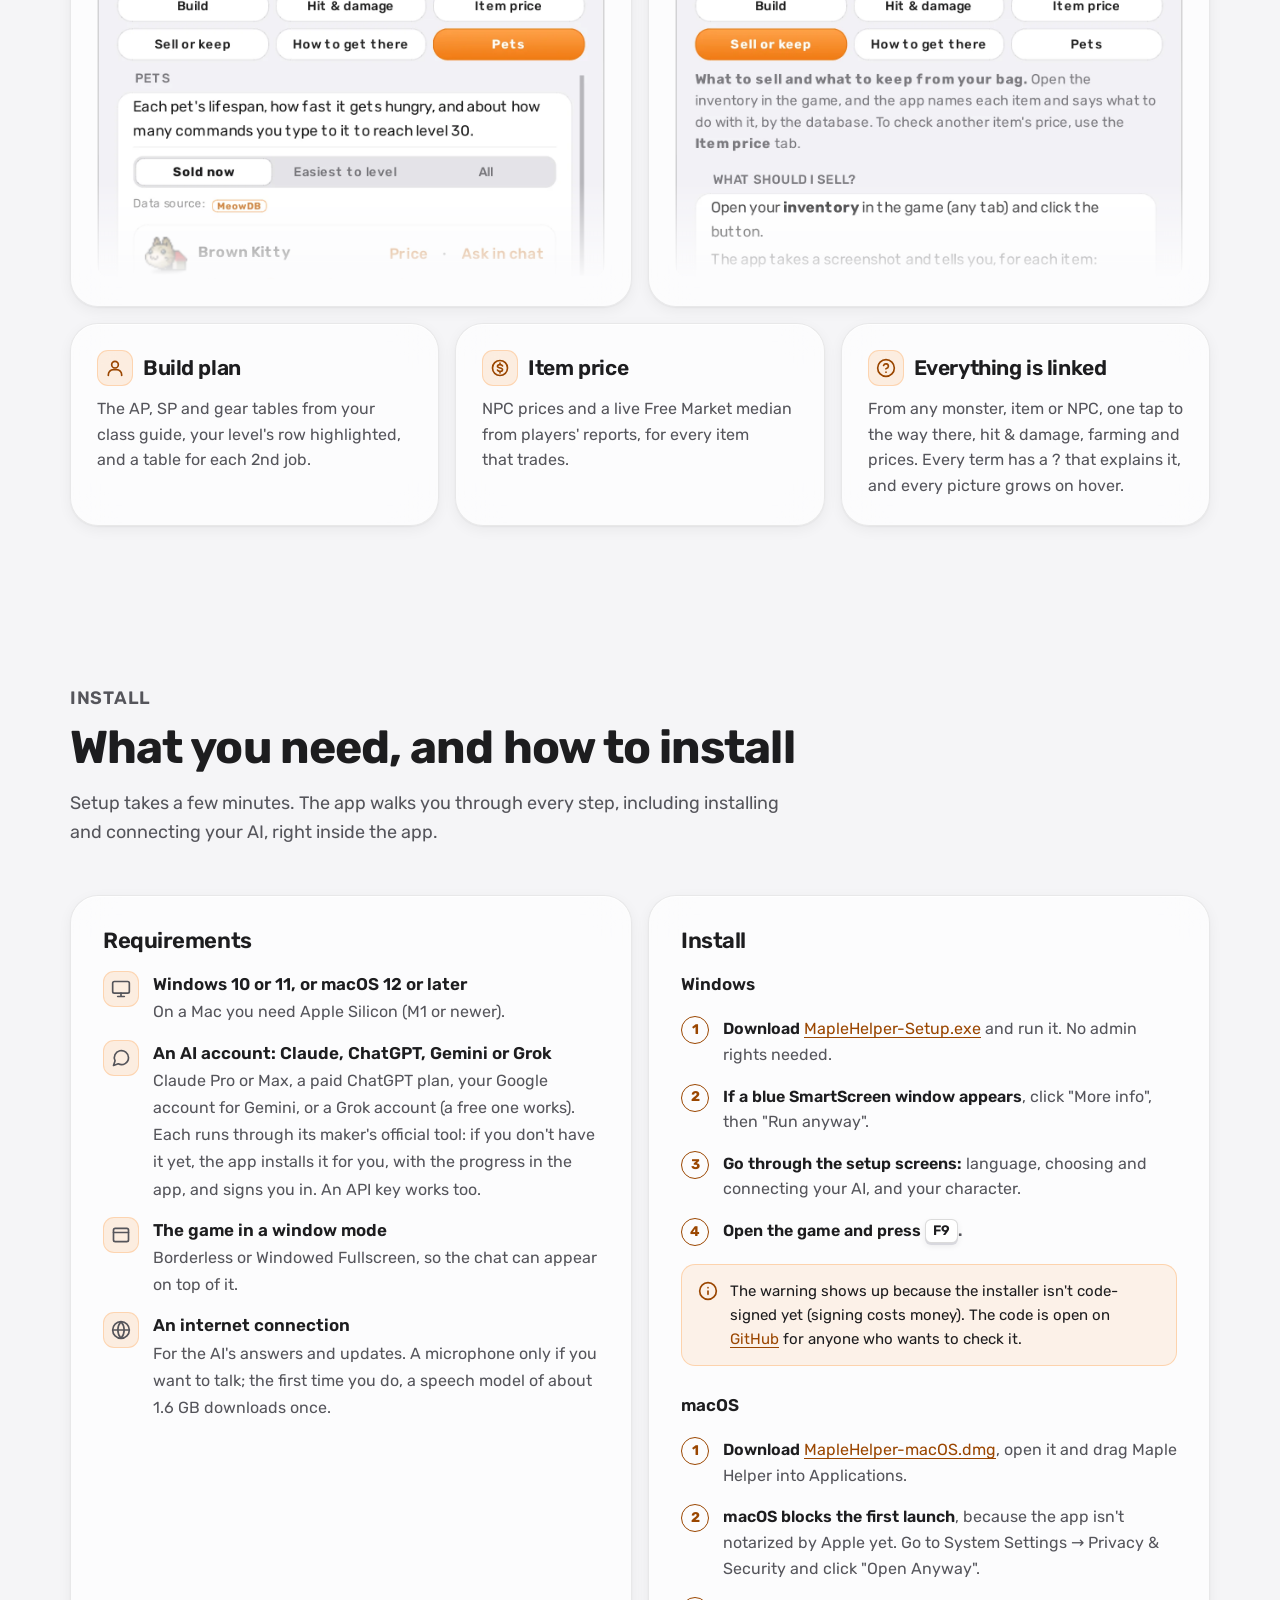
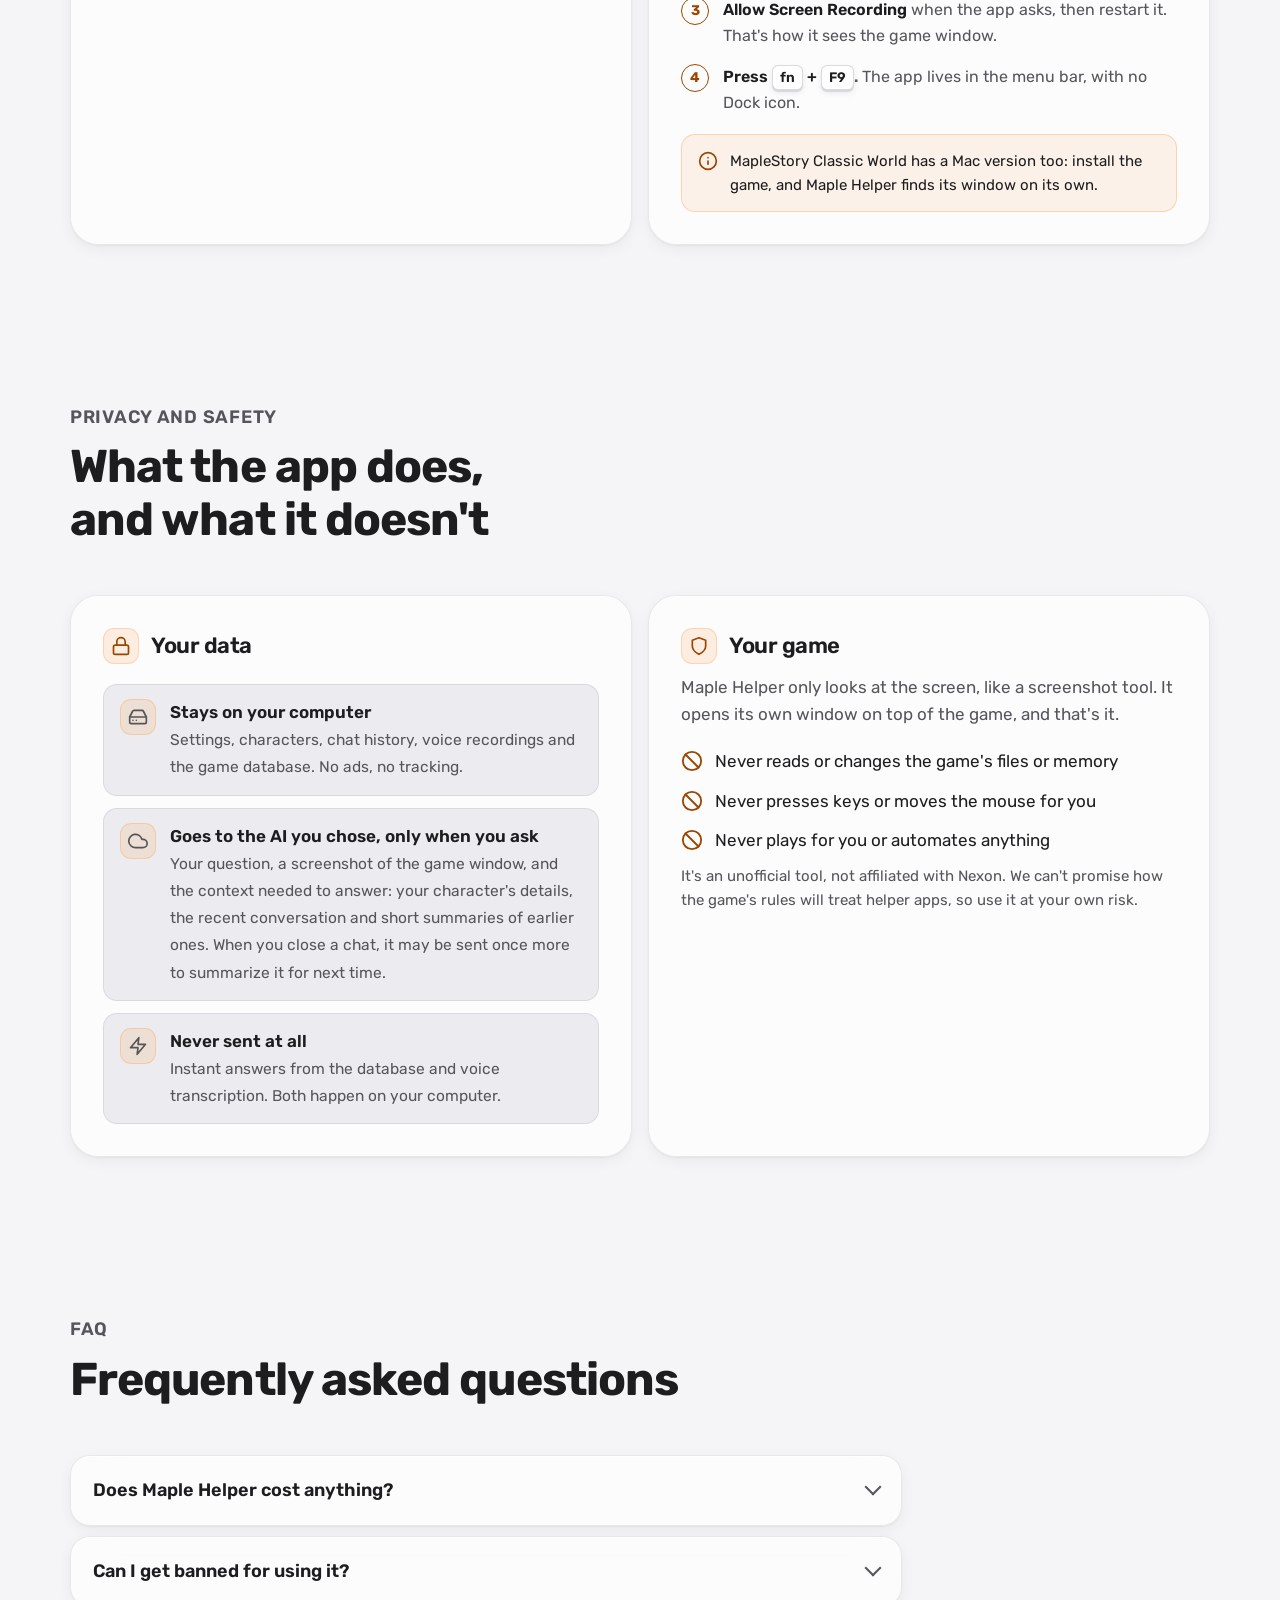
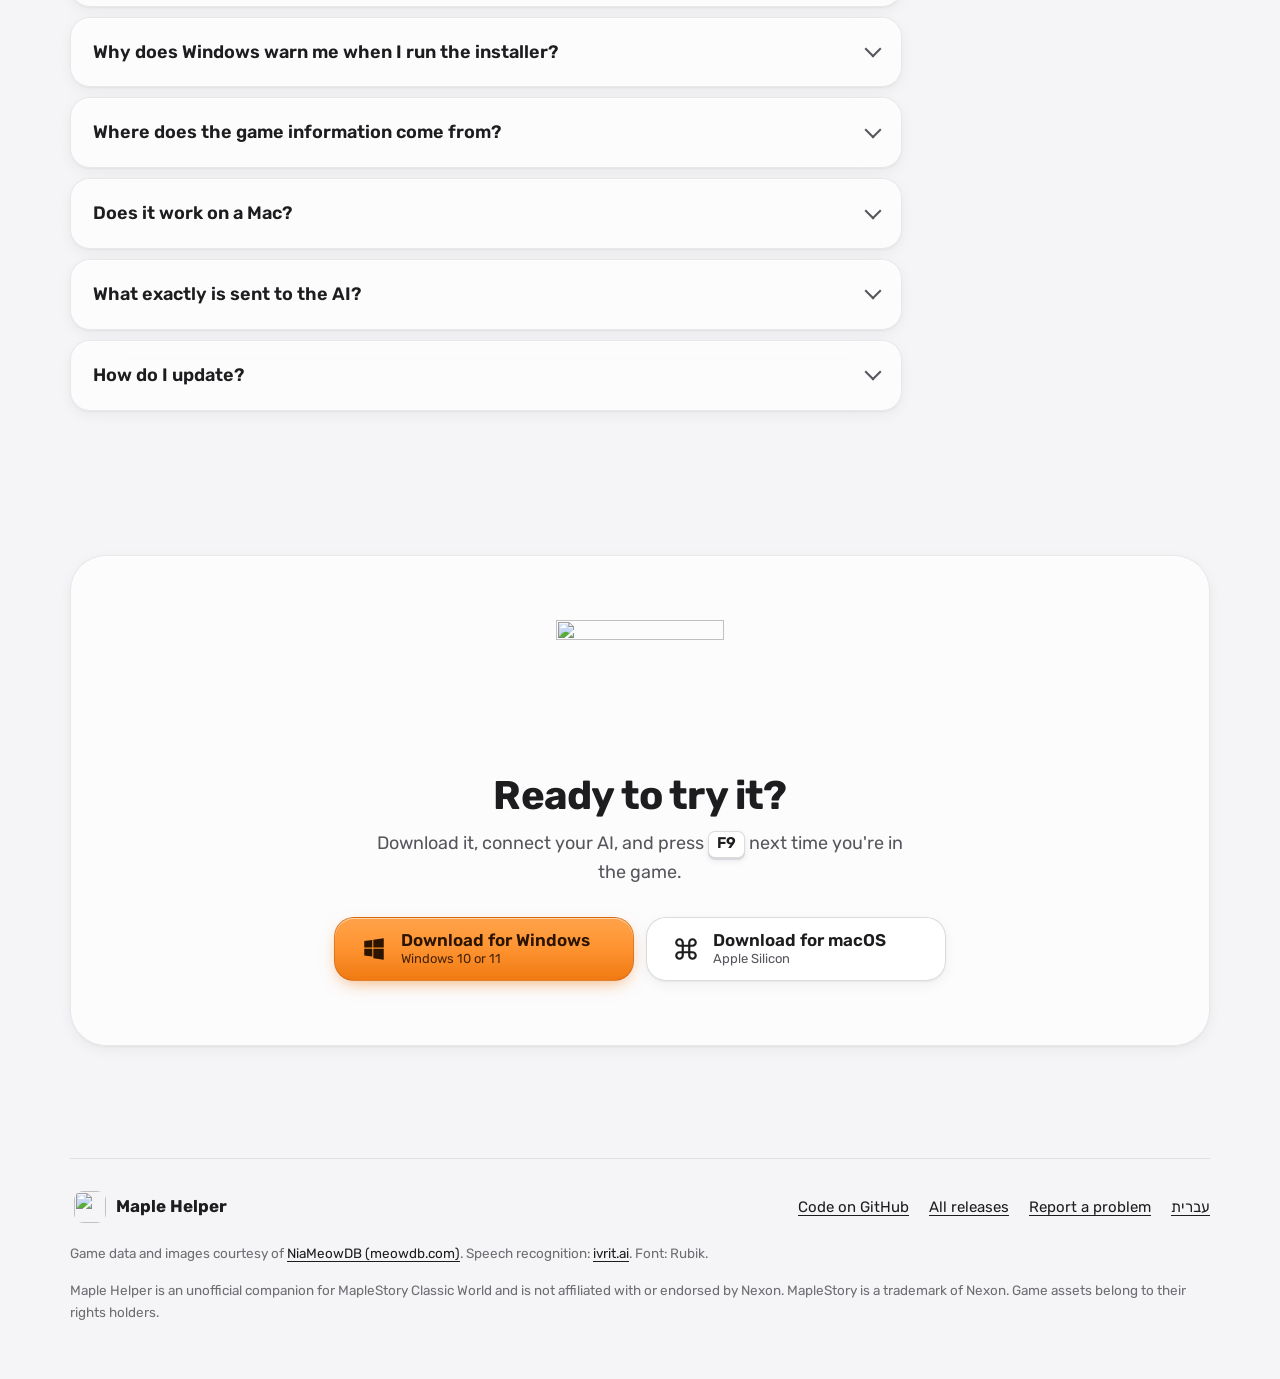
==== commit dce10c2f: "UI-10, UI-11: hp shot alts match the shots; social images get a version query - The hp shots (he/en," ====
--- a/index.html
+++ b/index.html
@@ -21,14 +21,14 @@
 <meta property="og:title" content="Maple Helper – Free chat helper for MapleStory Classic World">
 <meta property="og:description" content="Press F9, ask a question and get an answer with pictures, without leaving the game. Free for Windows and macOS.">
 <meta property="og:url" content="https://www.maplehelper.app/">
-<meta property="og:image" content="https://www.maplehelper.app/assets/img/og-en.jpg">
+<meta property="og:image" content="https://www.maplehelper.app/assets/img/og-en.jpg?v=095">
 <meta property="og:image:width" content="1200">
 <meta property="og:image:height" content="630">
 <meta property="og:image:alt" content="The Maple Helper logo next to the app's chat window, answering what the monster Mano drops">
 <meta name="twitter:card" content="summary_large_image">
 <meta name="twitter:title" content="Maple Helper – Free chat helper for MapleStory Classic World">
 <meta name="twitter:description" content="Press F9, ask a question and get an answer with pictures, without leaving the game.">
-<meta name="twitter:image" content="https://www.maplehelper.app/assets/img/og-en.jpg">
+<meta name="twitter:image" content="https://www.maplehelper.app/assets/img/og-en.jpg?v=095">
 <meta name="twitter:image:alt" content="The Maple Helper logo next to the app's chat window">
 
 <link rel="icon" href="favicon.ico" sizes="48x48">
@@ -310,7 +310,7 @@
             <picture>
               <source media="(prefers-color-scheme: dark)" srcset="assets/shots/en/hp-dark.webp">
               <img src="assets/shots/en/hp-light.webp" width="1140" height="1190" loading="lazy" decoding="async"
-                   alt="The question 'What is the HP of Blue Snail?' and the instant answer Blue Snail HP: 51, with a card for the monster">
+                   alt="The instant answer Blue Snail HP: 51, straight from the database, with a link to ask Claude anyway">
             </picture>
           </div>
         </article>
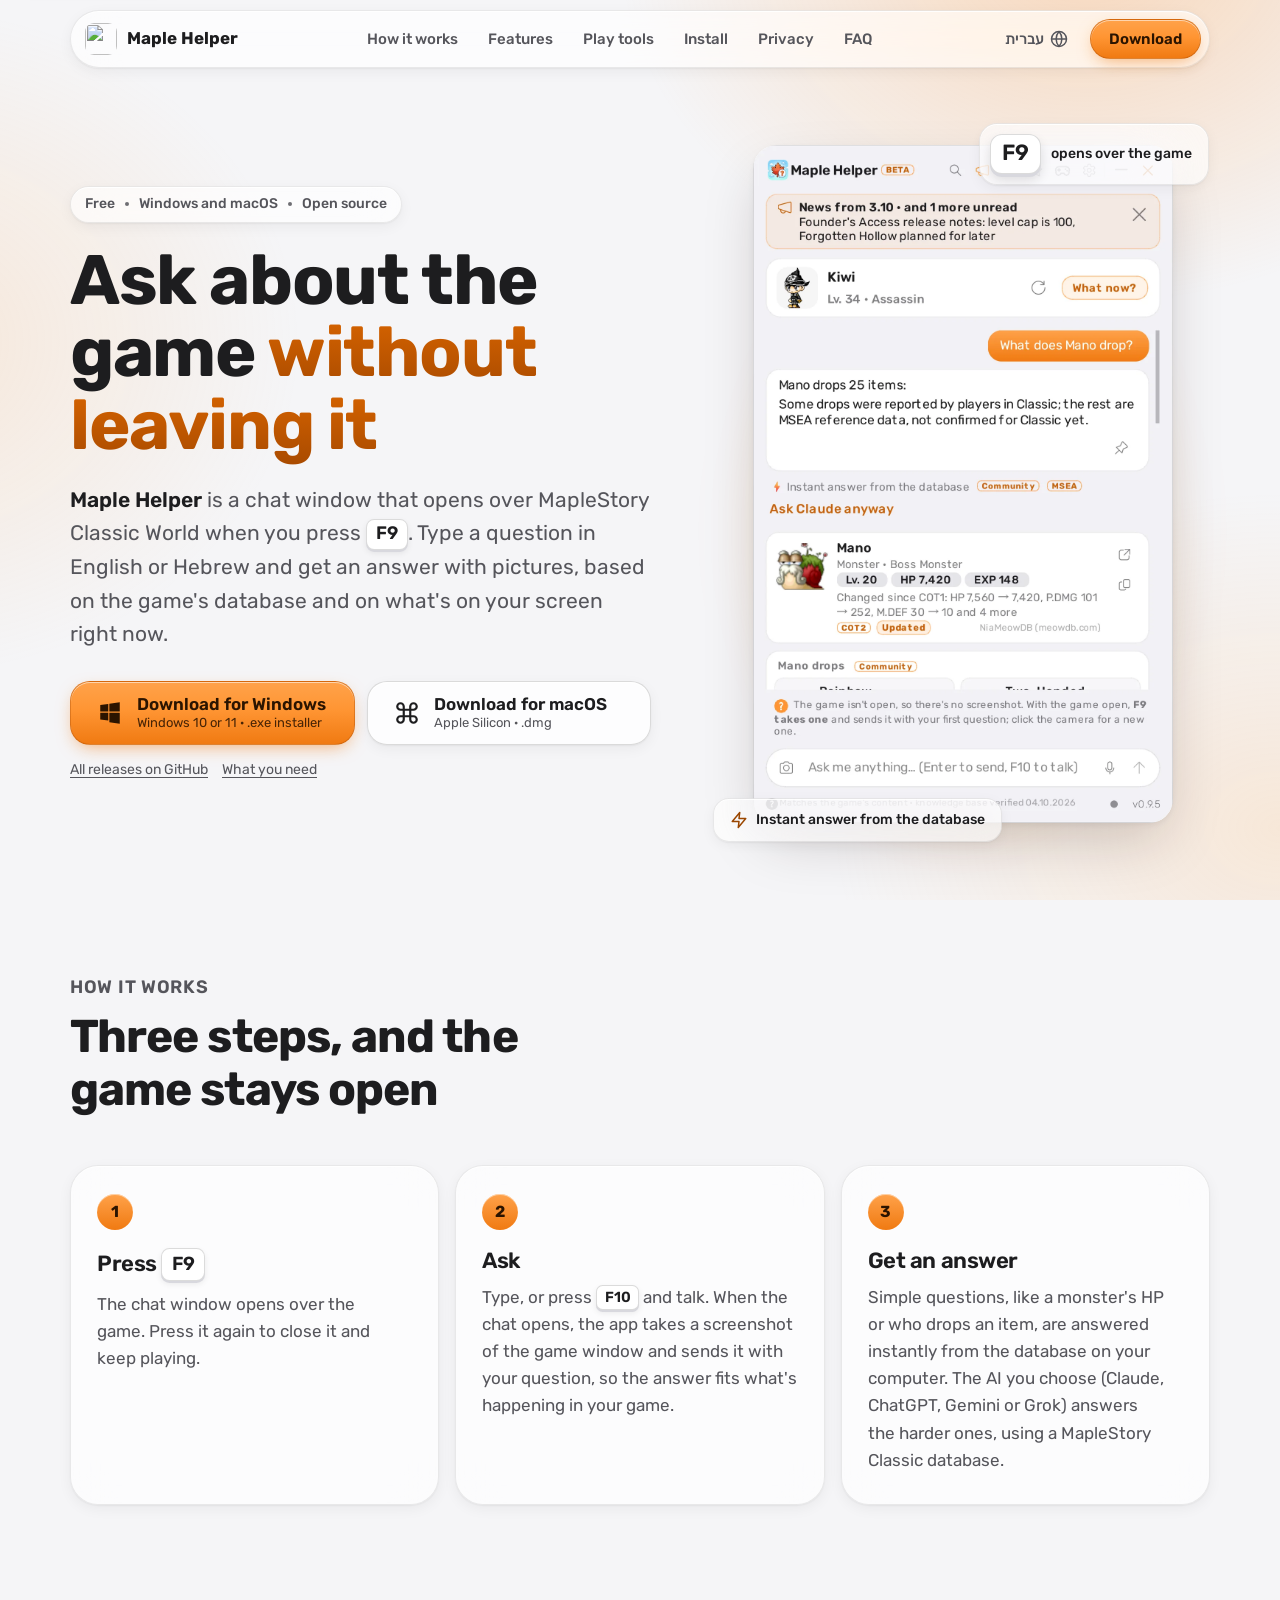
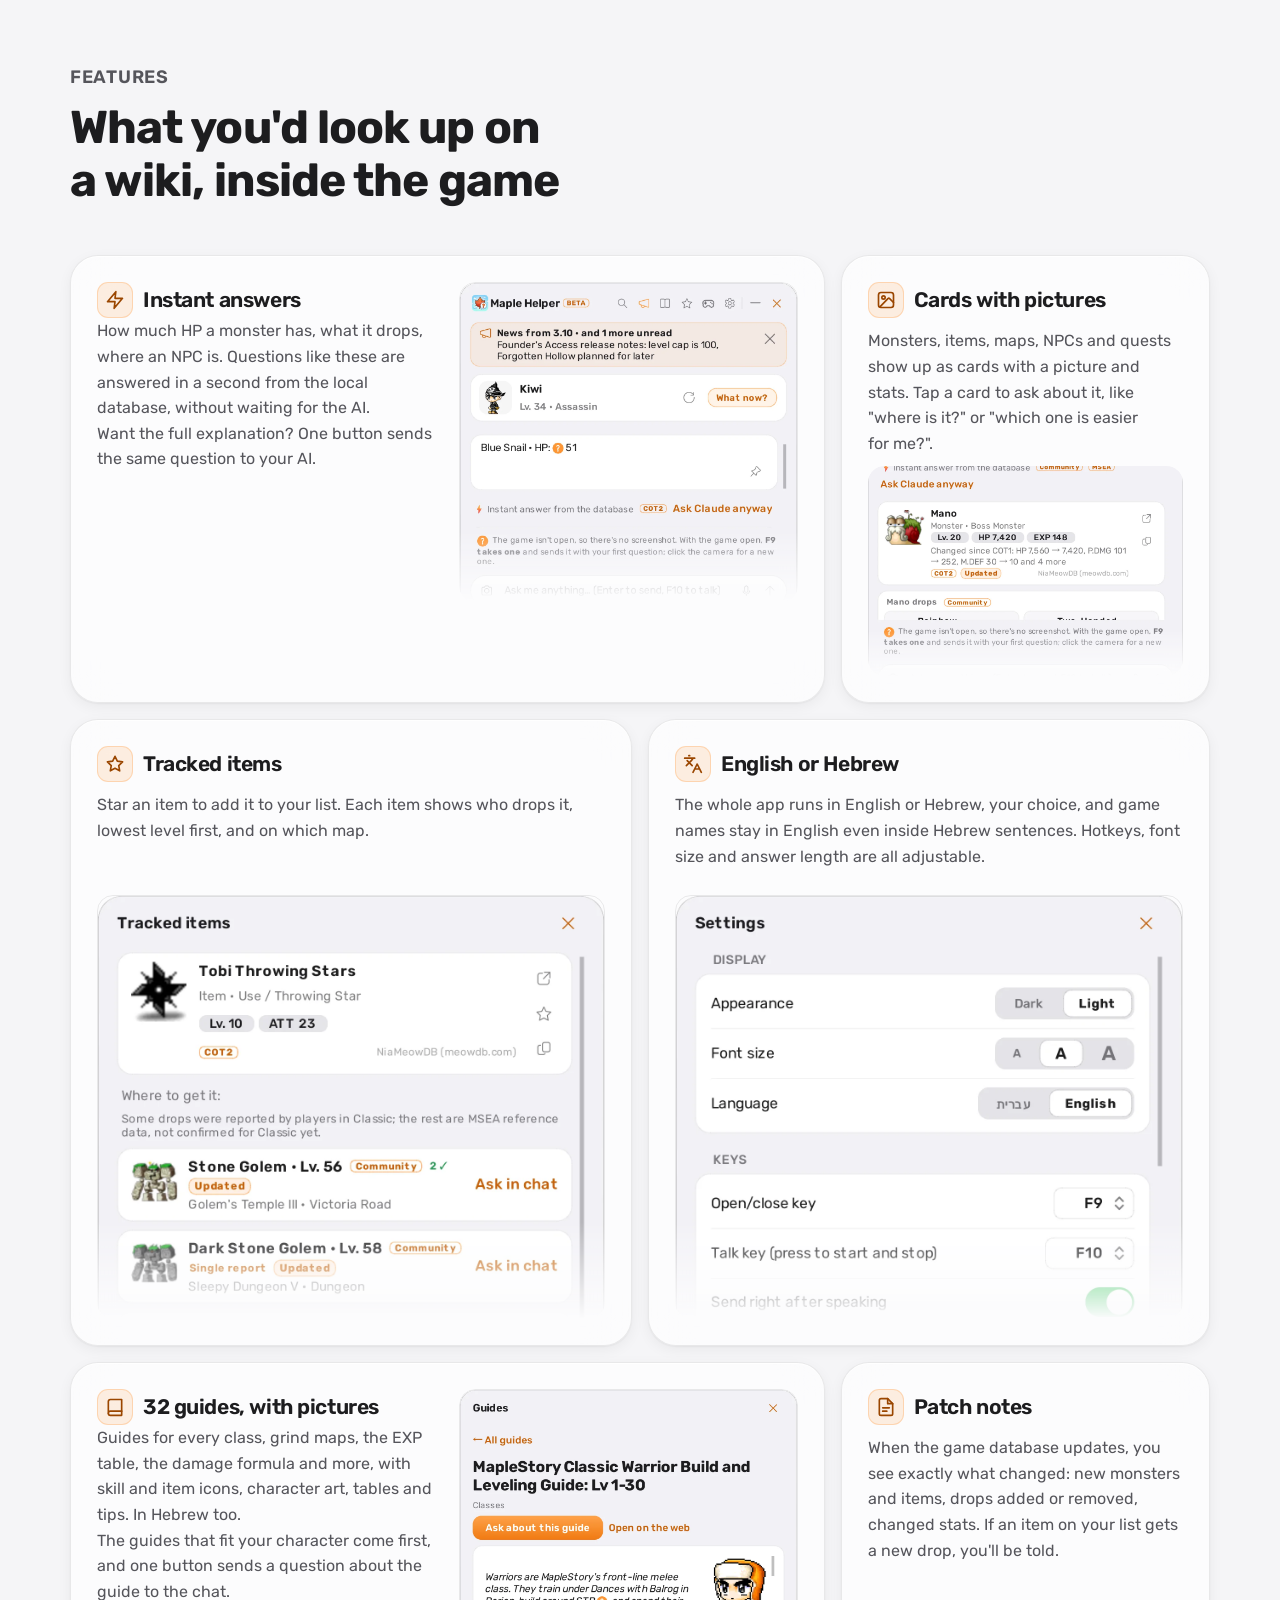
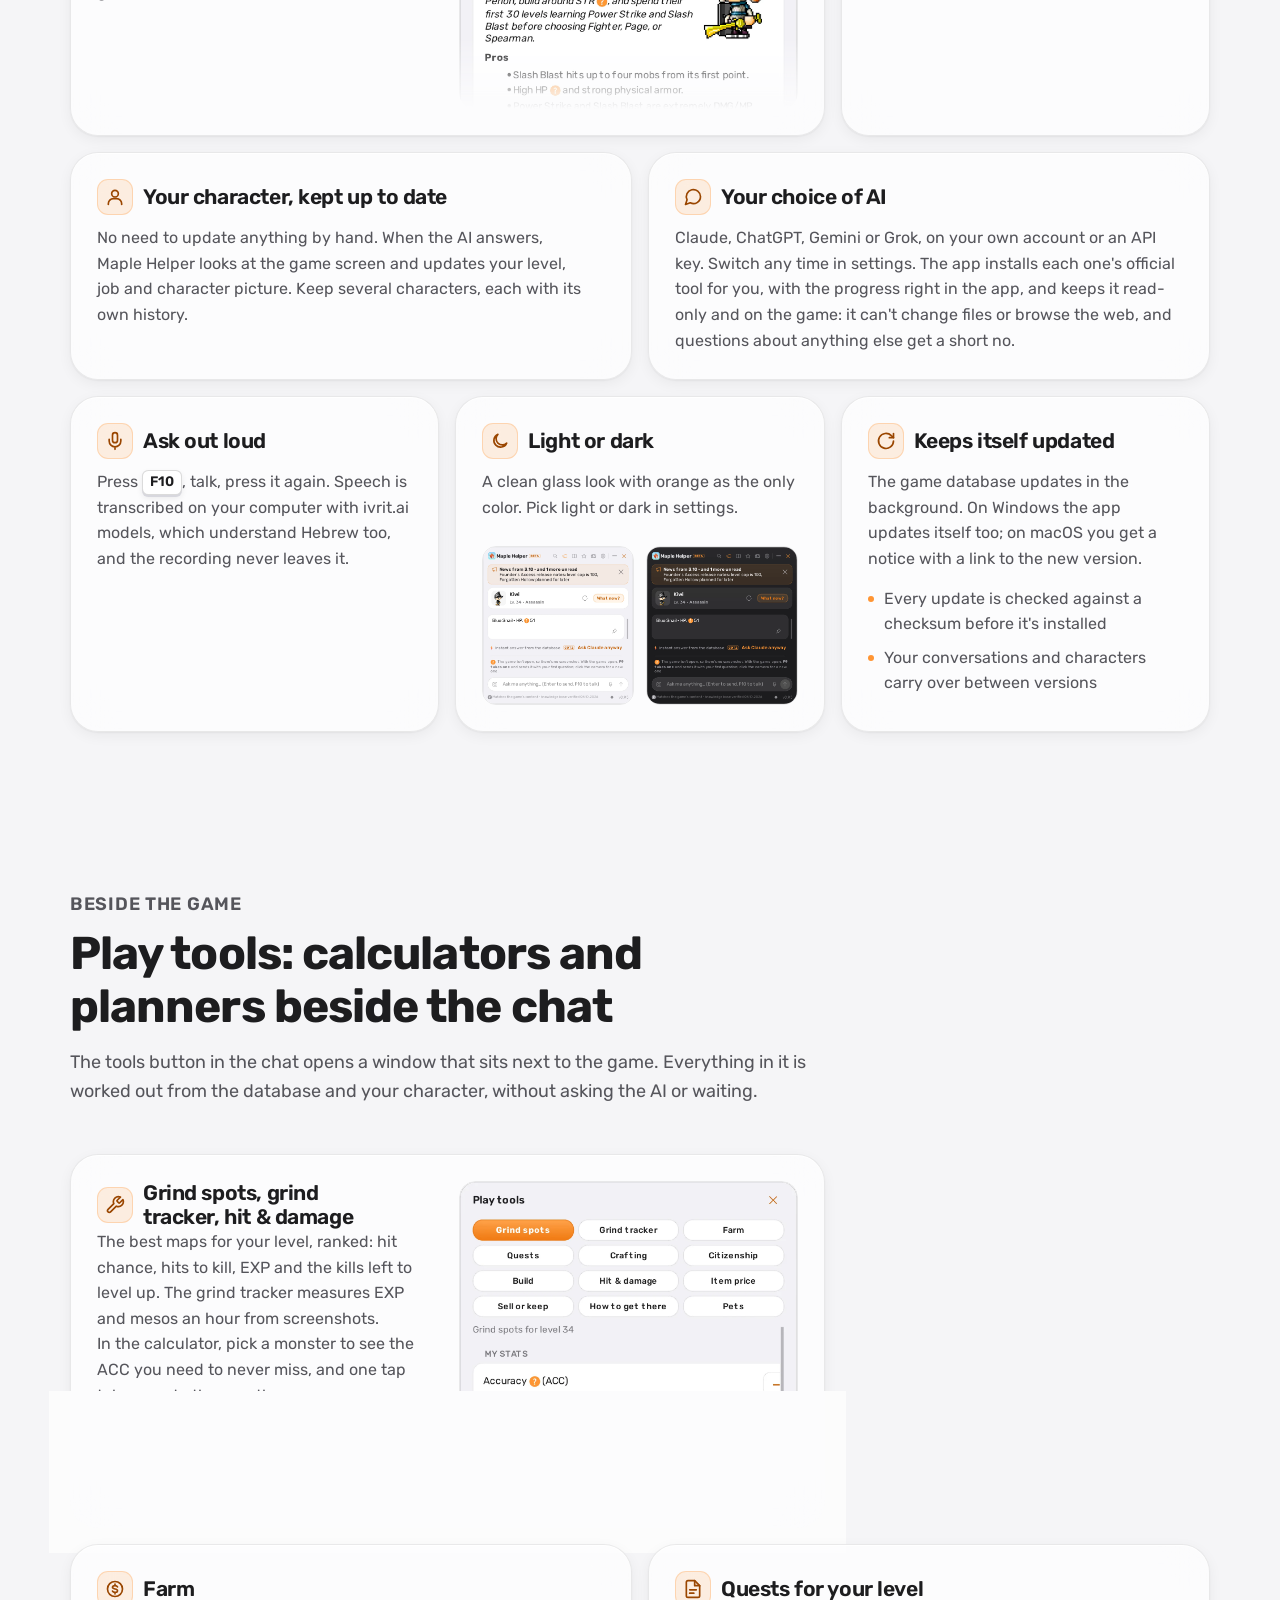
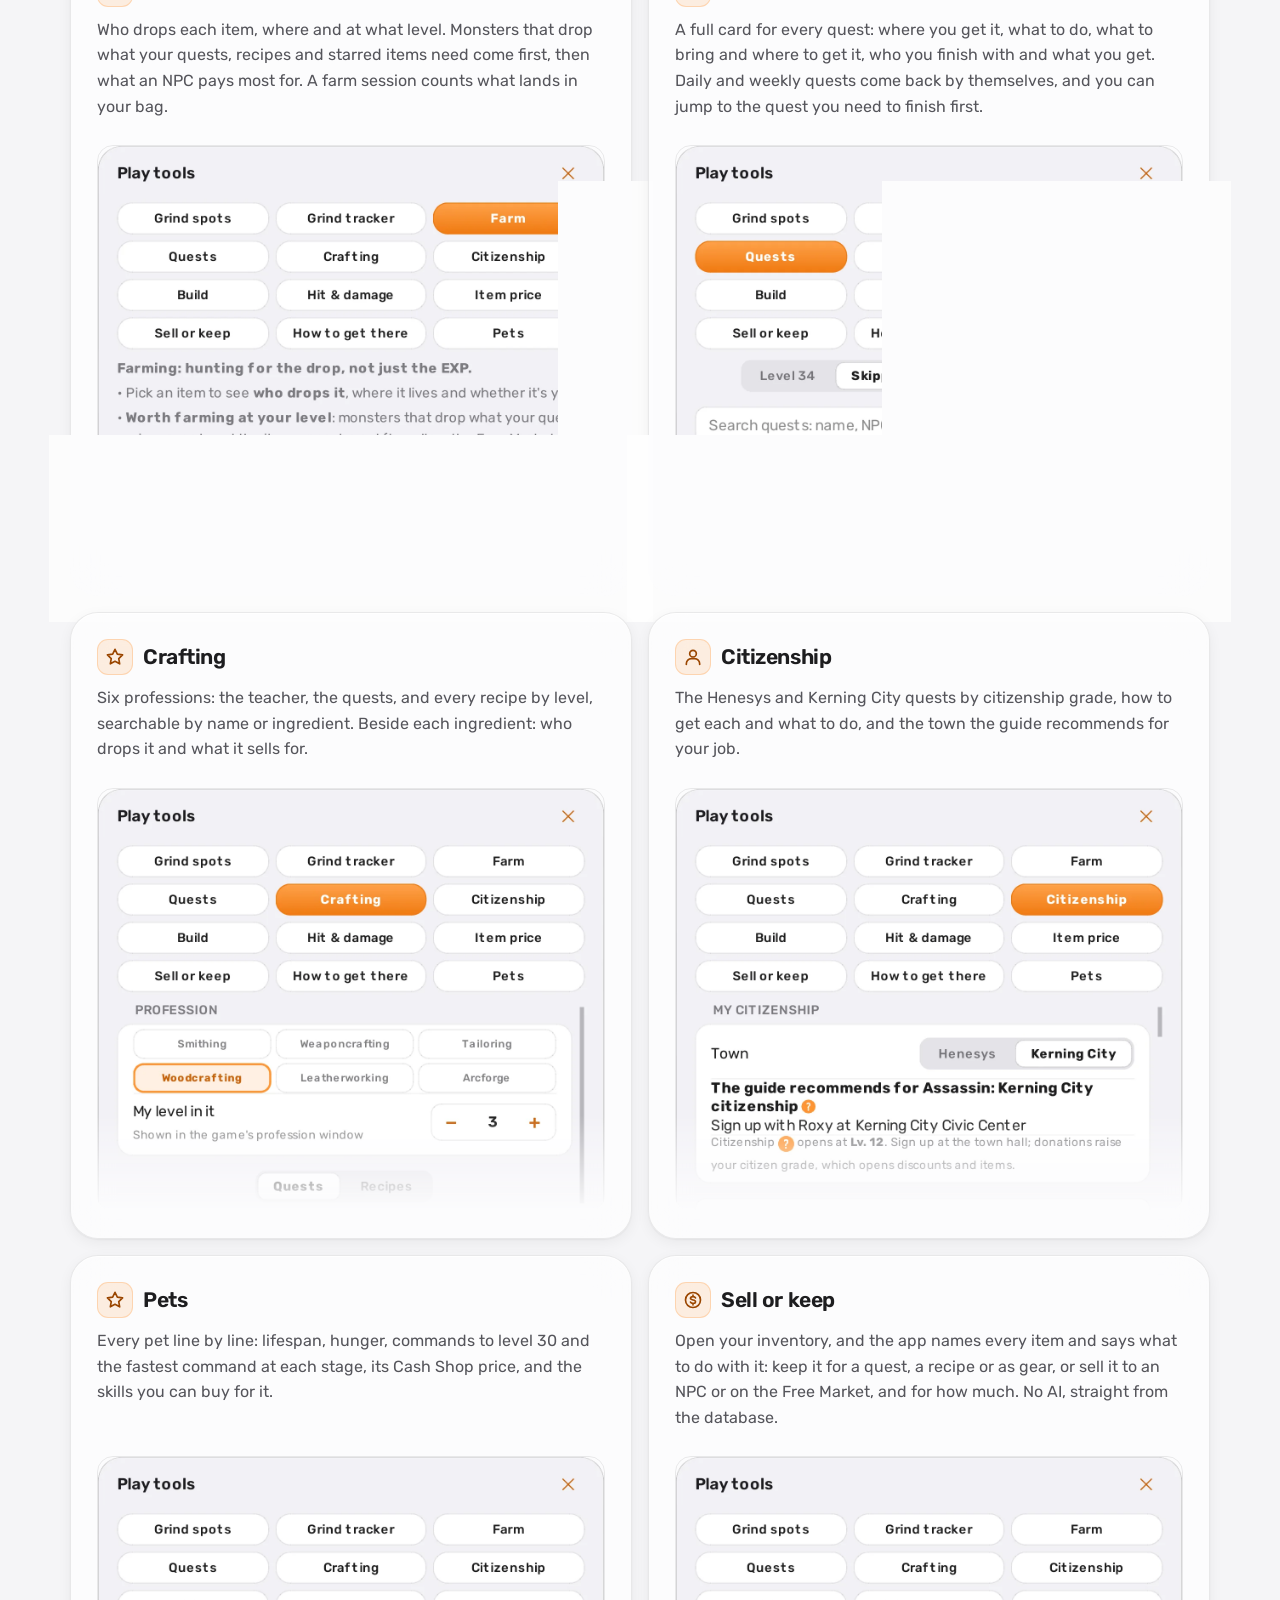
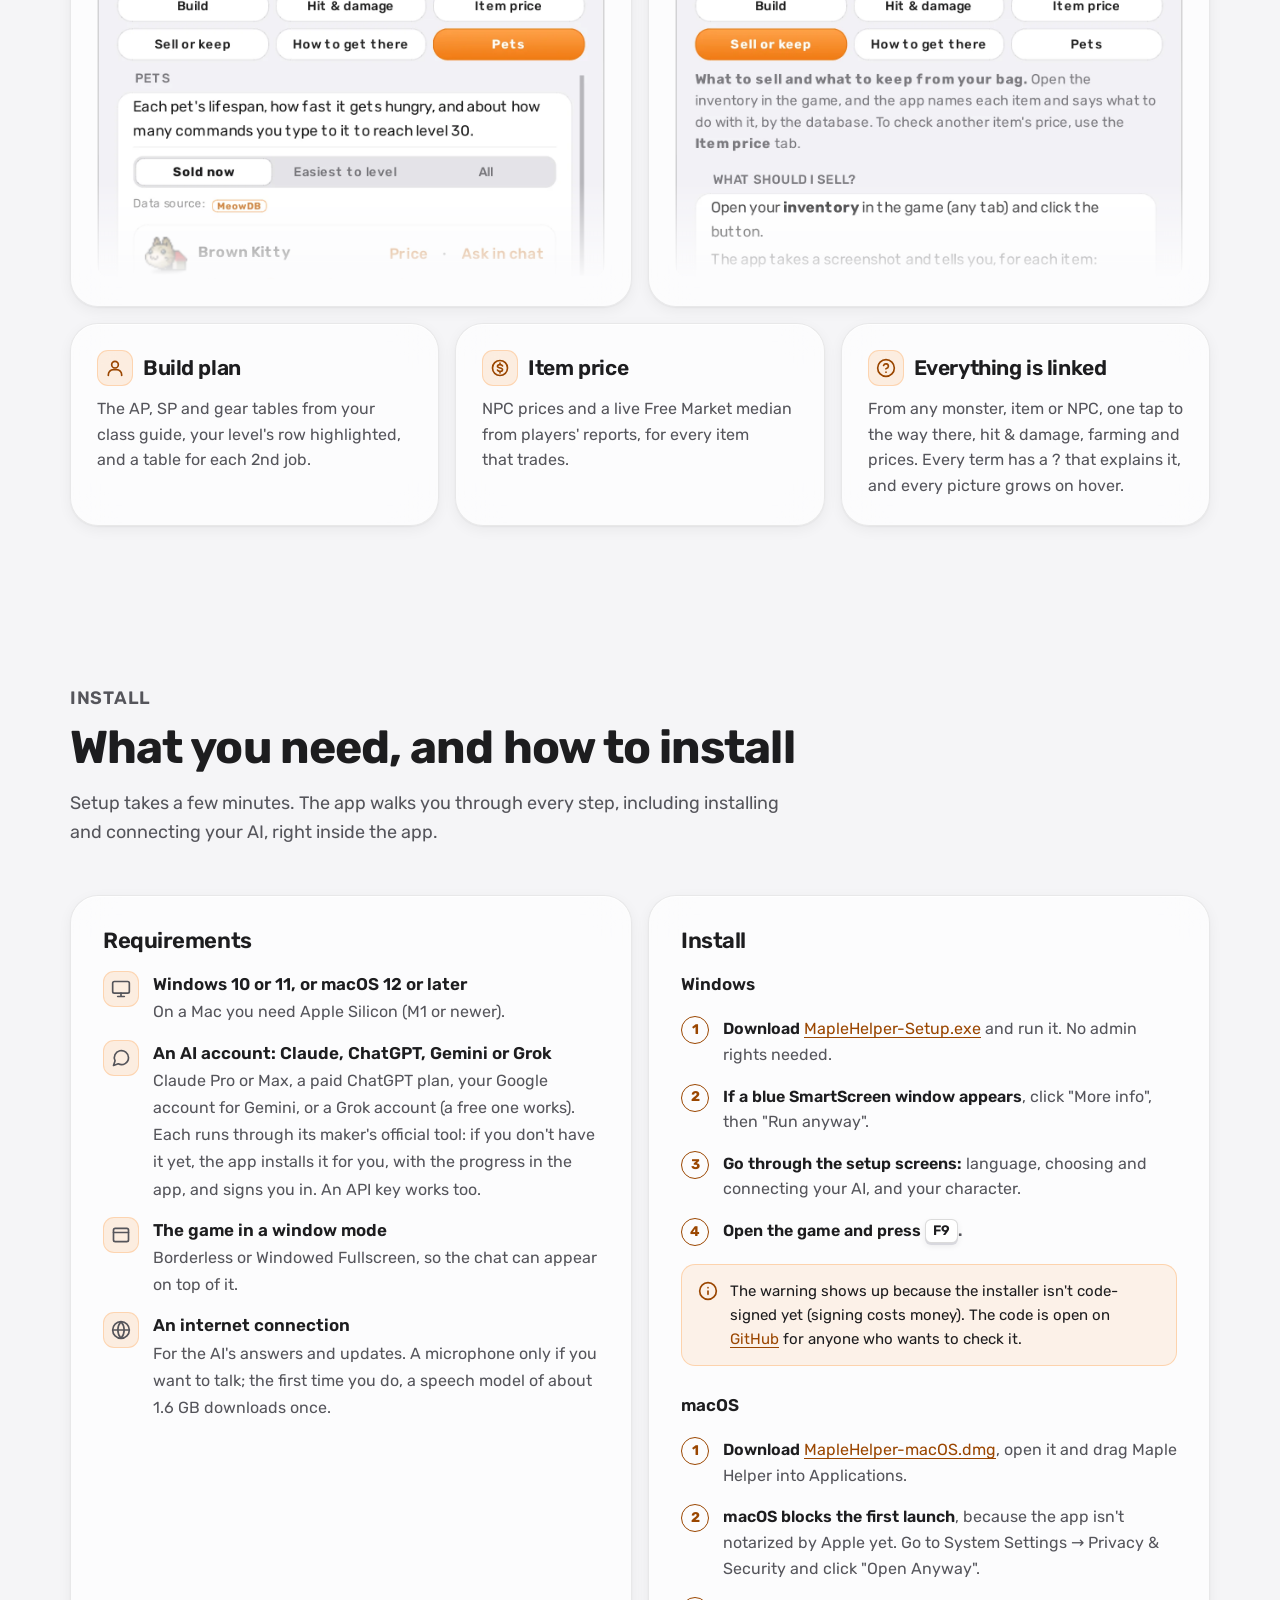
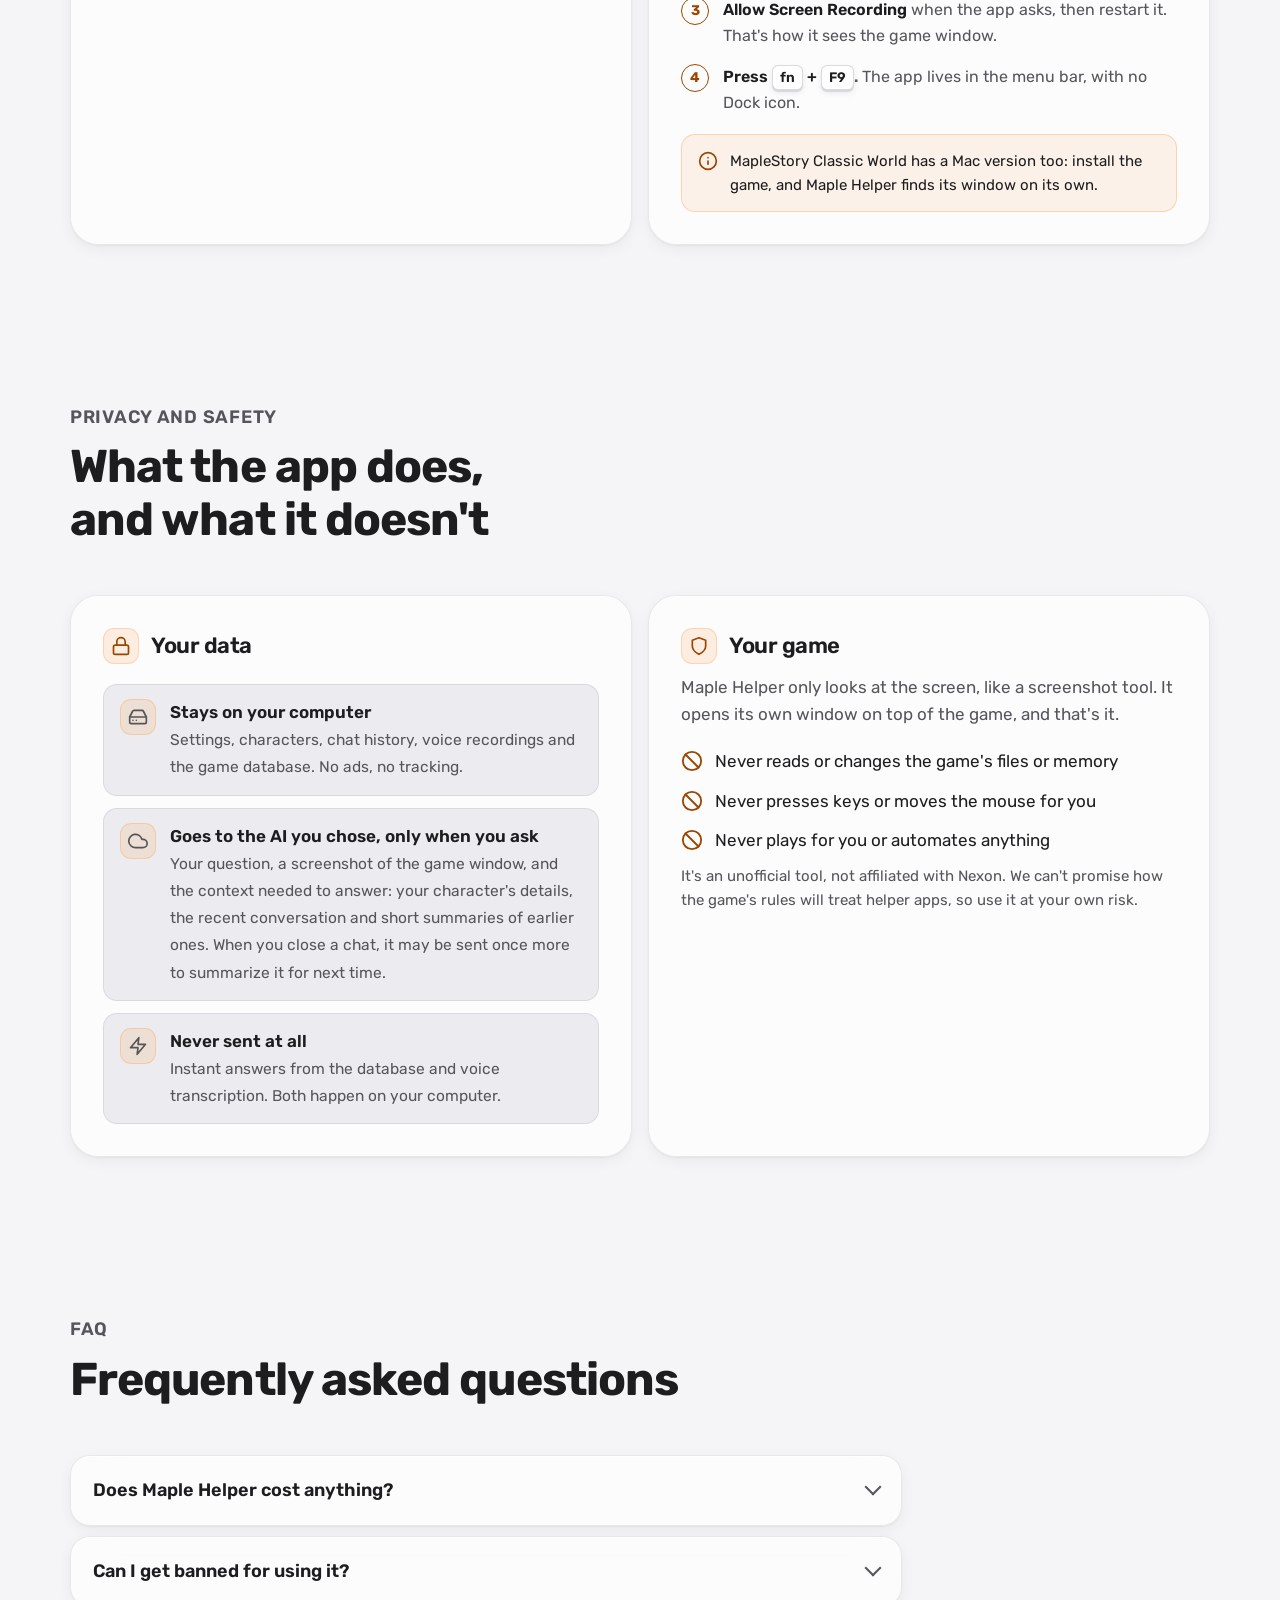
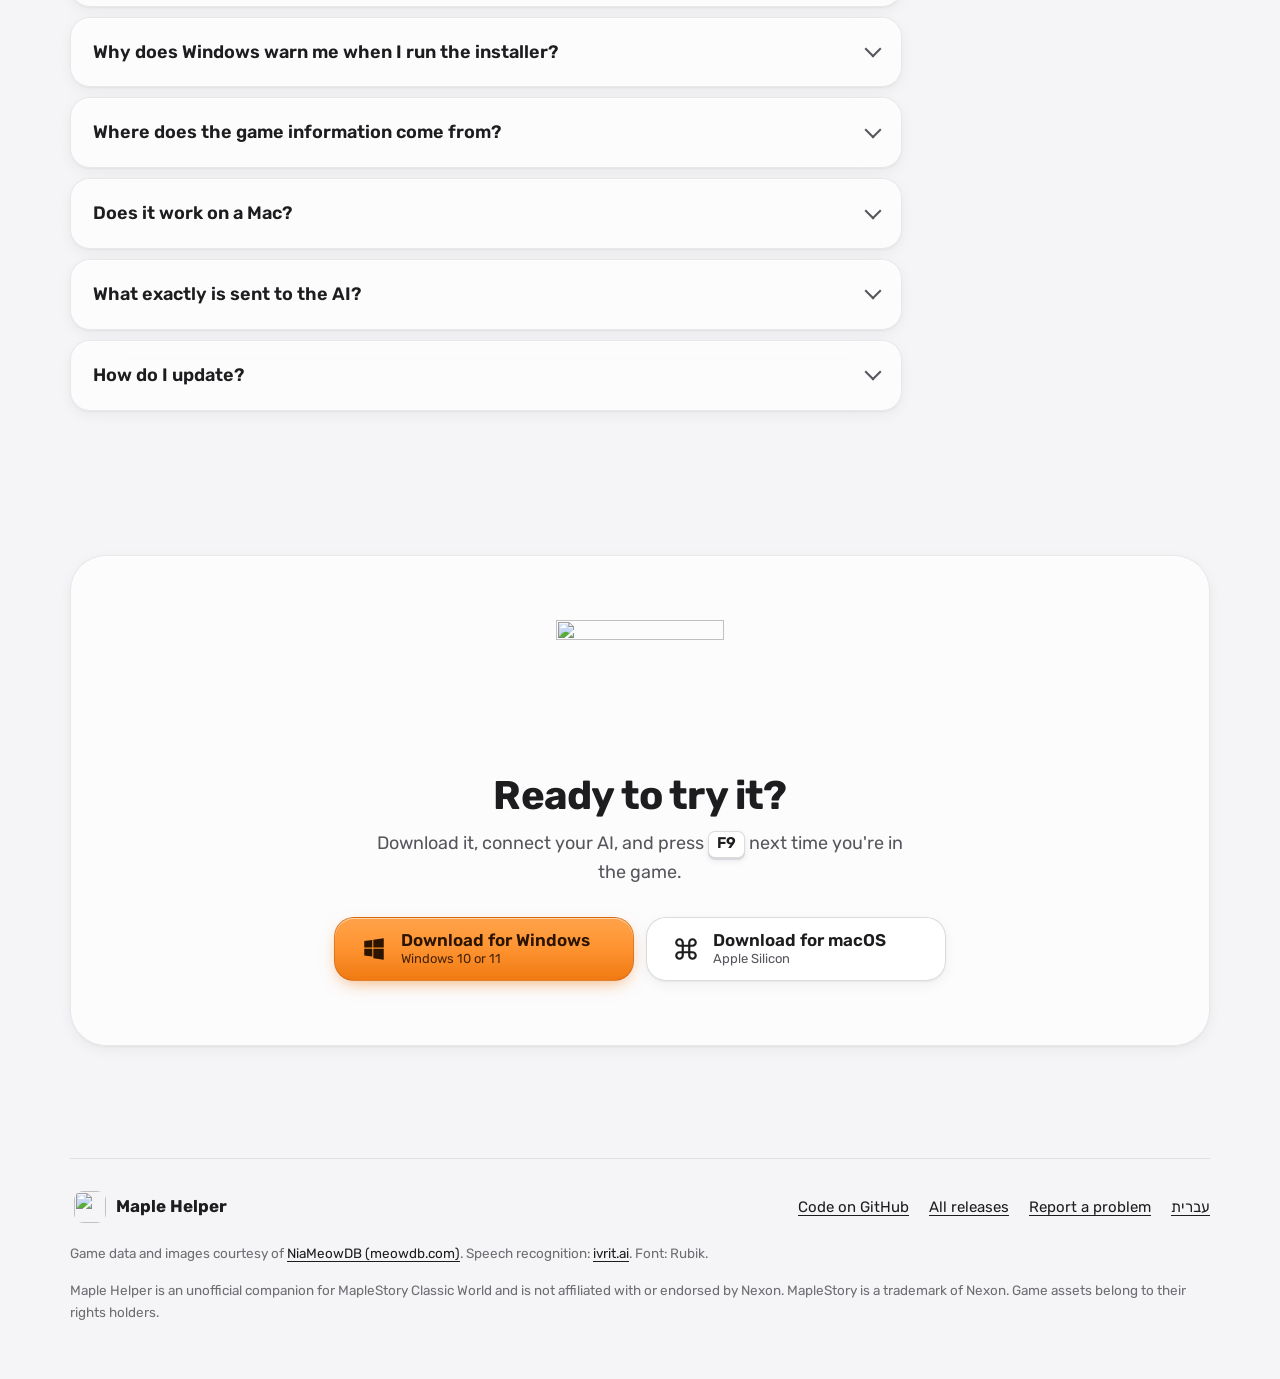
==== commit fa5a66d6: "WEB-21: the "Farming" feature is "Farm", the app tab's name The heading and its screenshot's alt tex" ====
--- a/index.html
+++ b/index.html
@@ -432,13 +432,13 @@
         </article>
 
         <article class="tile half glass reveal">
-          <h3><span class="ico"><svg aria-hidden="true"><use href="#i-coin"/></svg></span>Farming</h3>
+          <h3><span class="ico"><svg aria-hidden="true"><use href="#i-coin"/></svg></span>Farm</h3>
           <p>Who drops each item, where and at what level. Monsters that drop what your quests, recipes and starred items need come first, then what an NPC pays most for. A farm session counts what lands in your bag.</p>
           <div class="shot crop">
             <picture>
               <source media="(prefers-color-scheme: dark)" srcset="assets/shots/en/tools-farm-dark.webp">
               <img src="assets/shots/en/tools-farm-light.webp" width="1190" height="1840" loading="lazy" decoding="async"
-                   alt="Farming: monsters that drop quest and recipe items, with prices and data sources">
+                   alt="Farm: monsters that drop quest and recipe items, with prices and data sources">
             </picture>
           </div>
         </article>
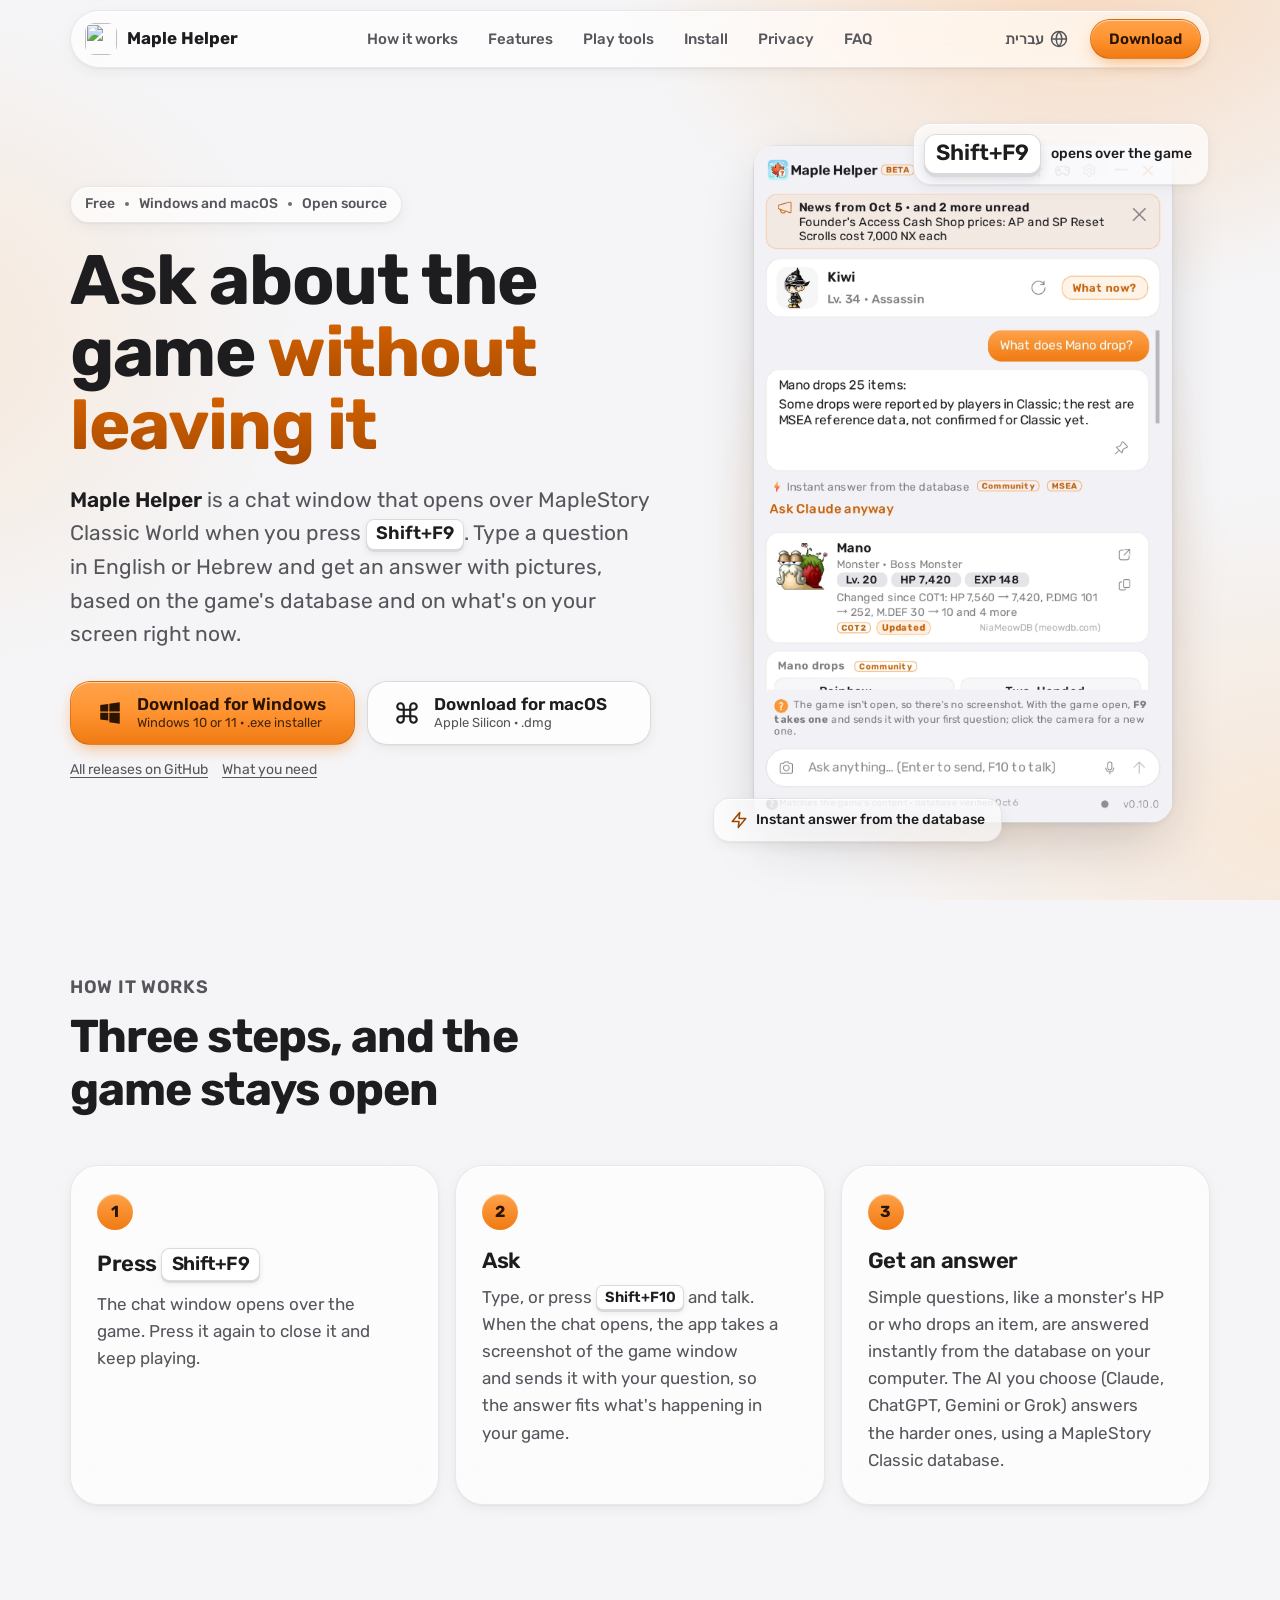
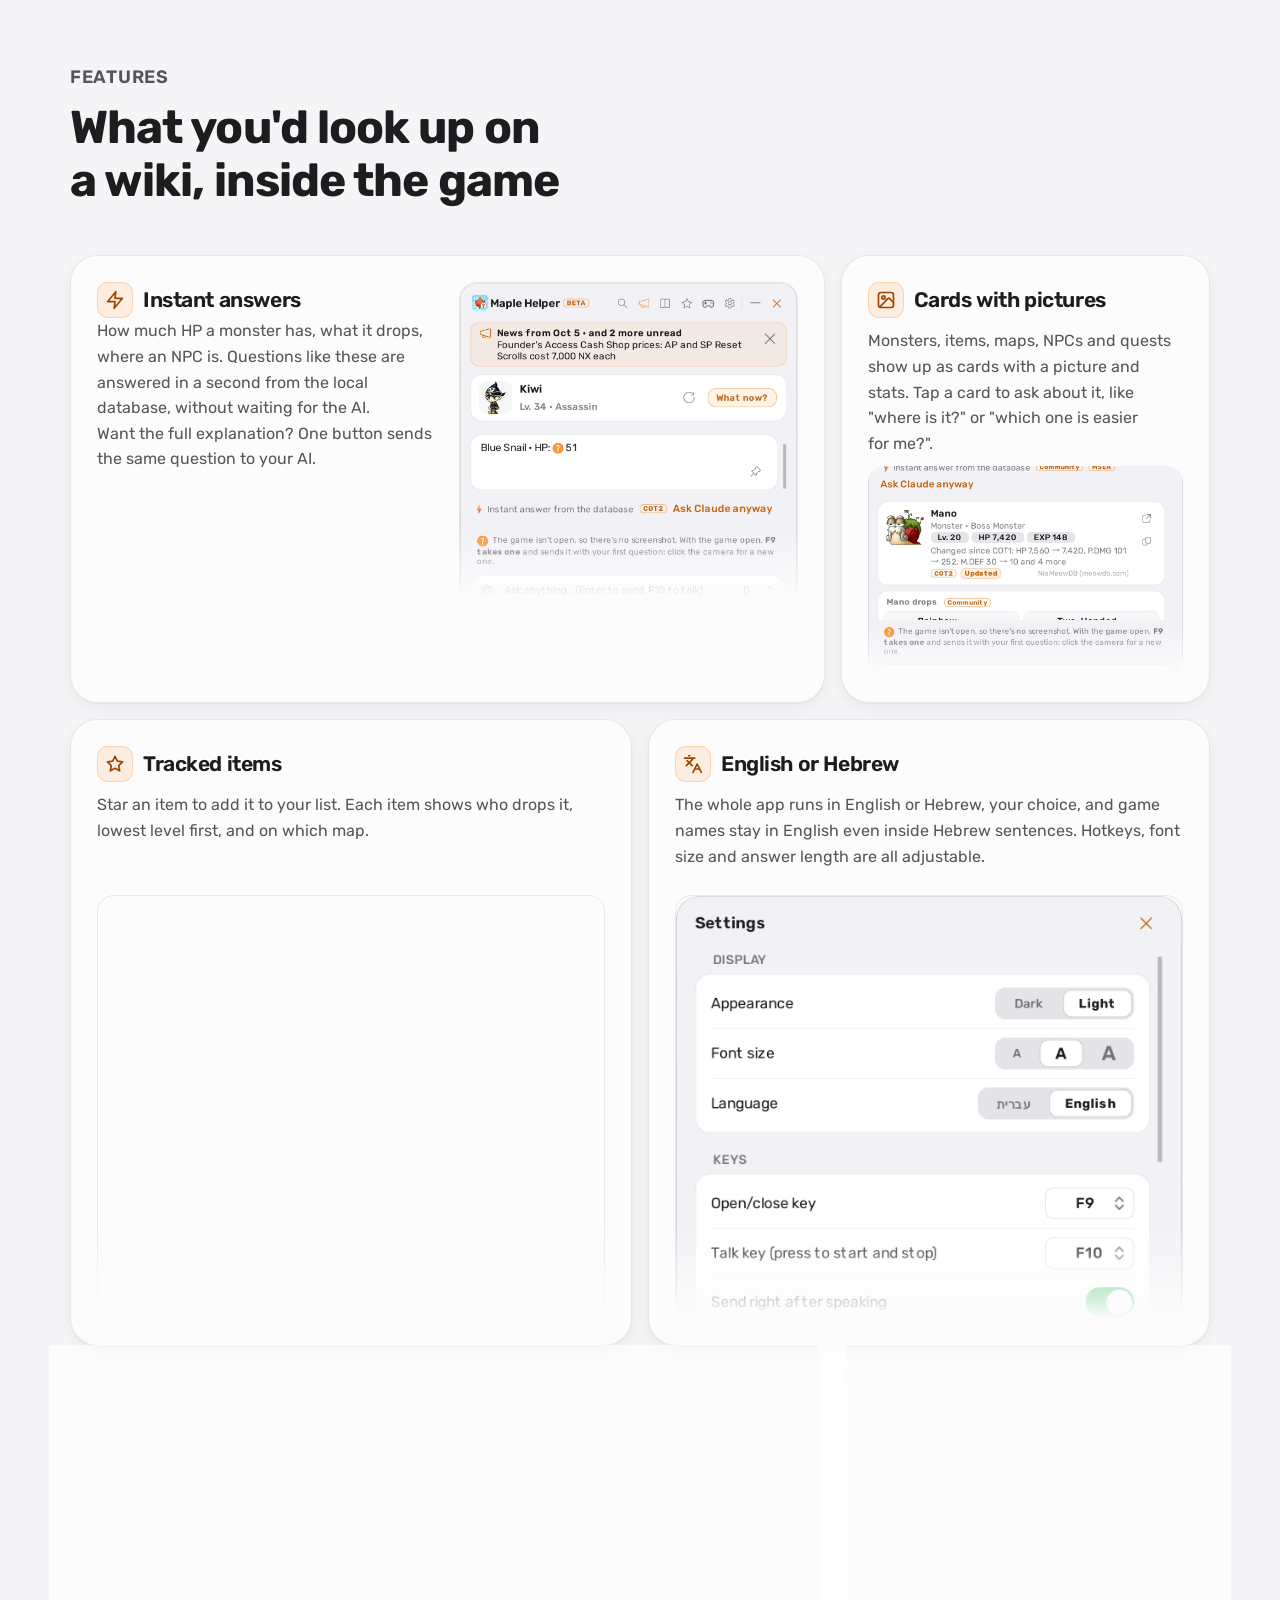
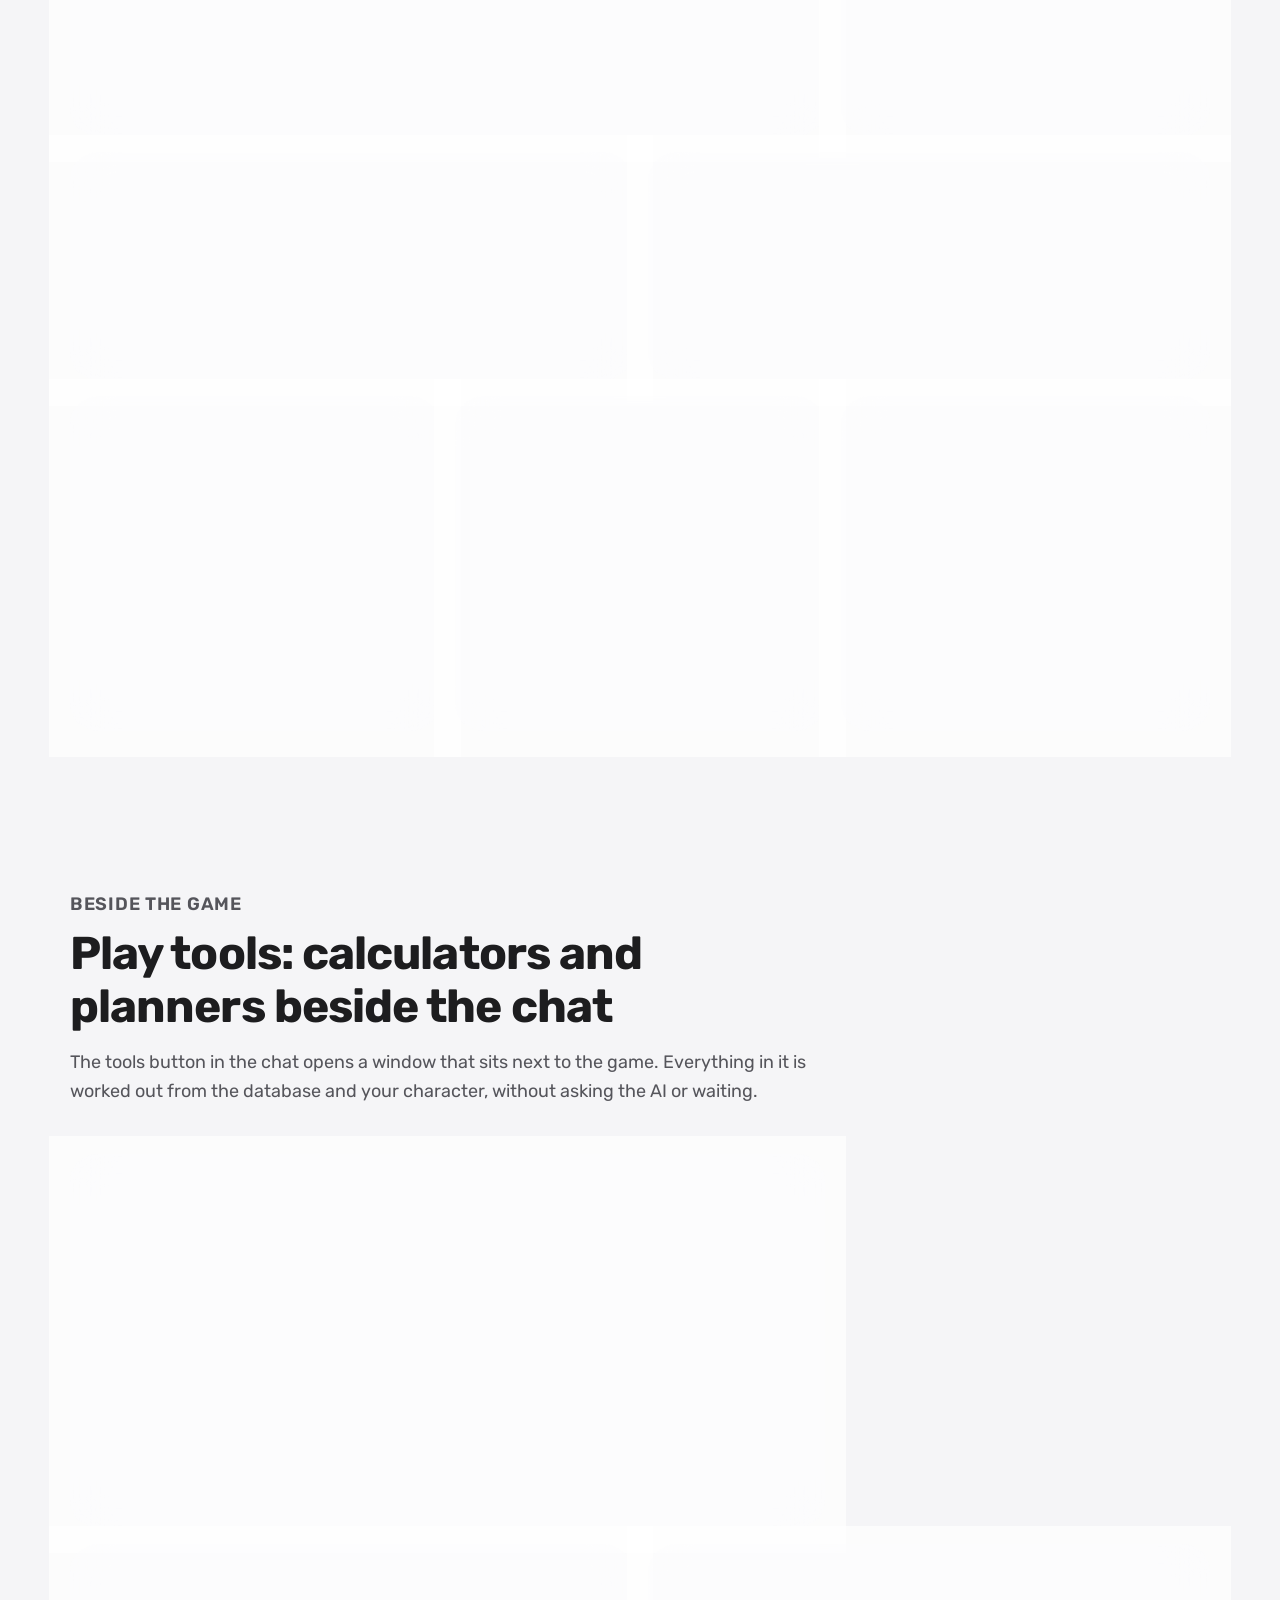
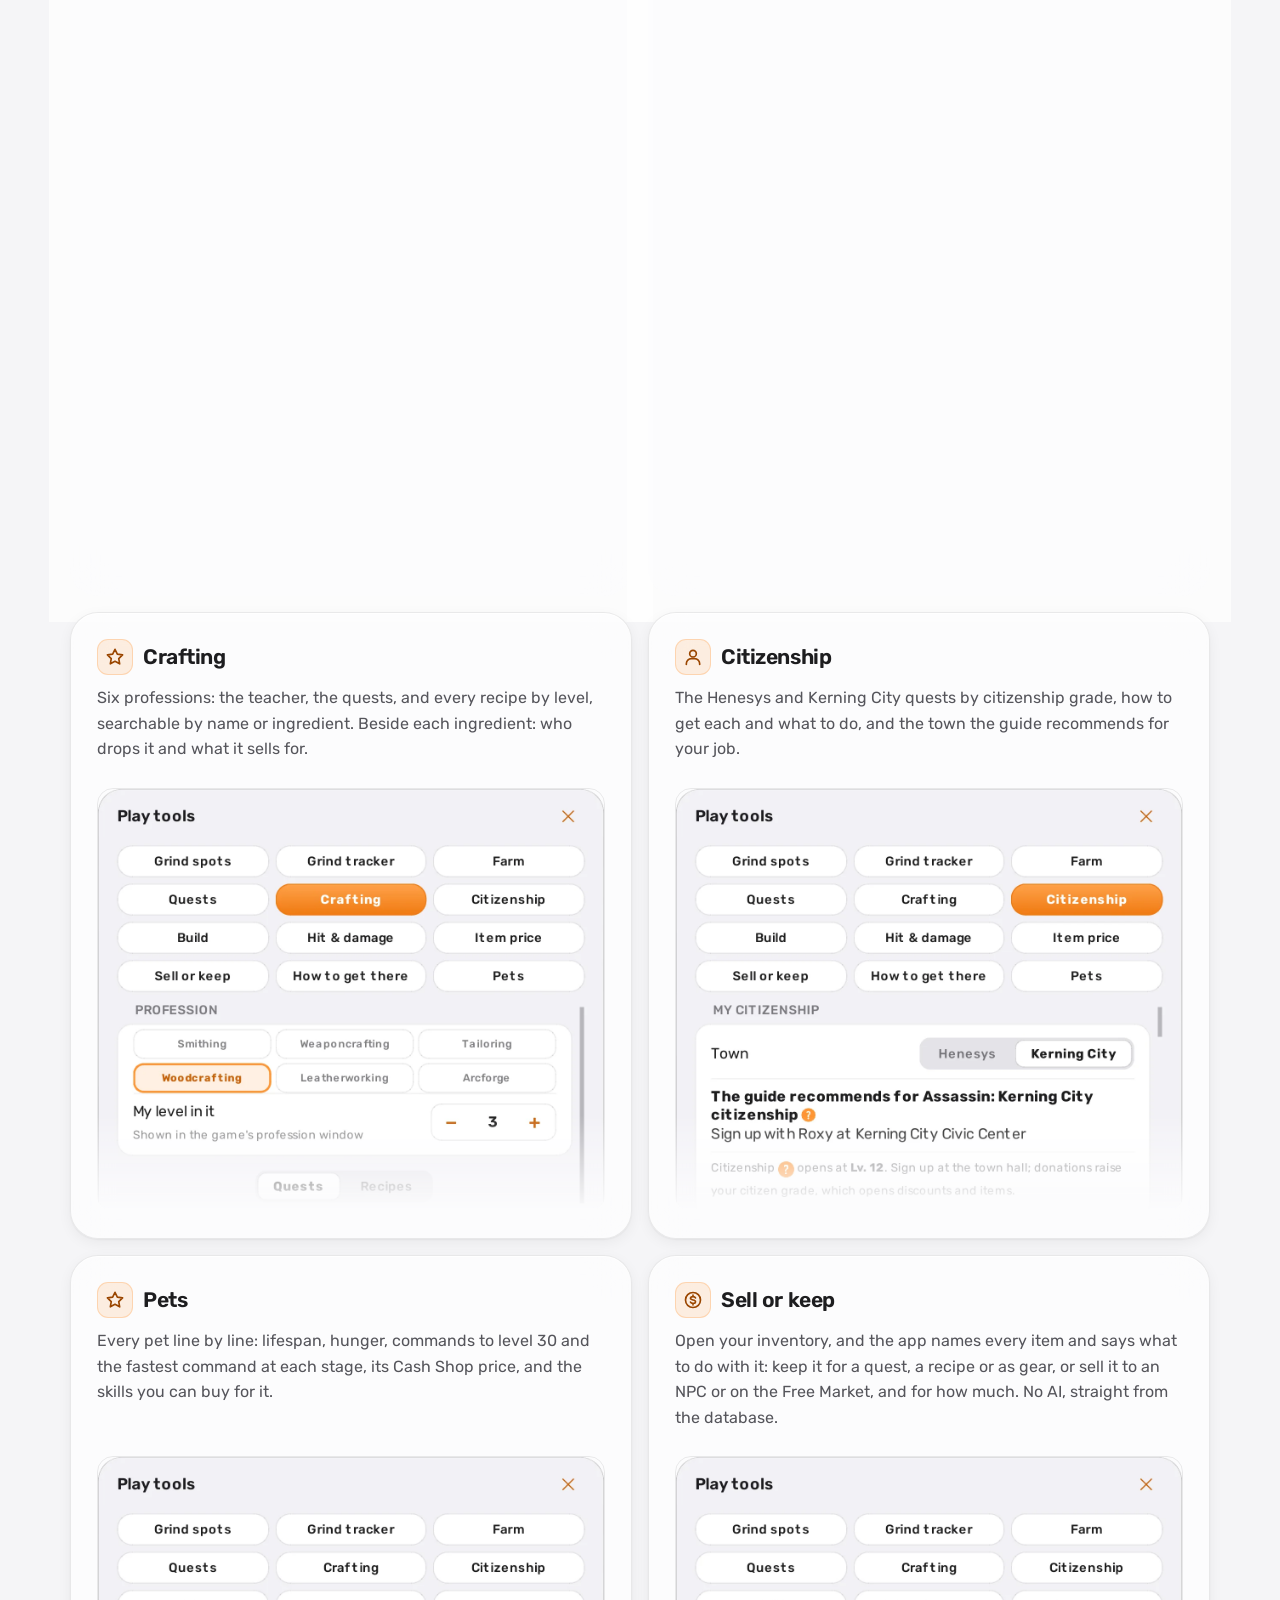
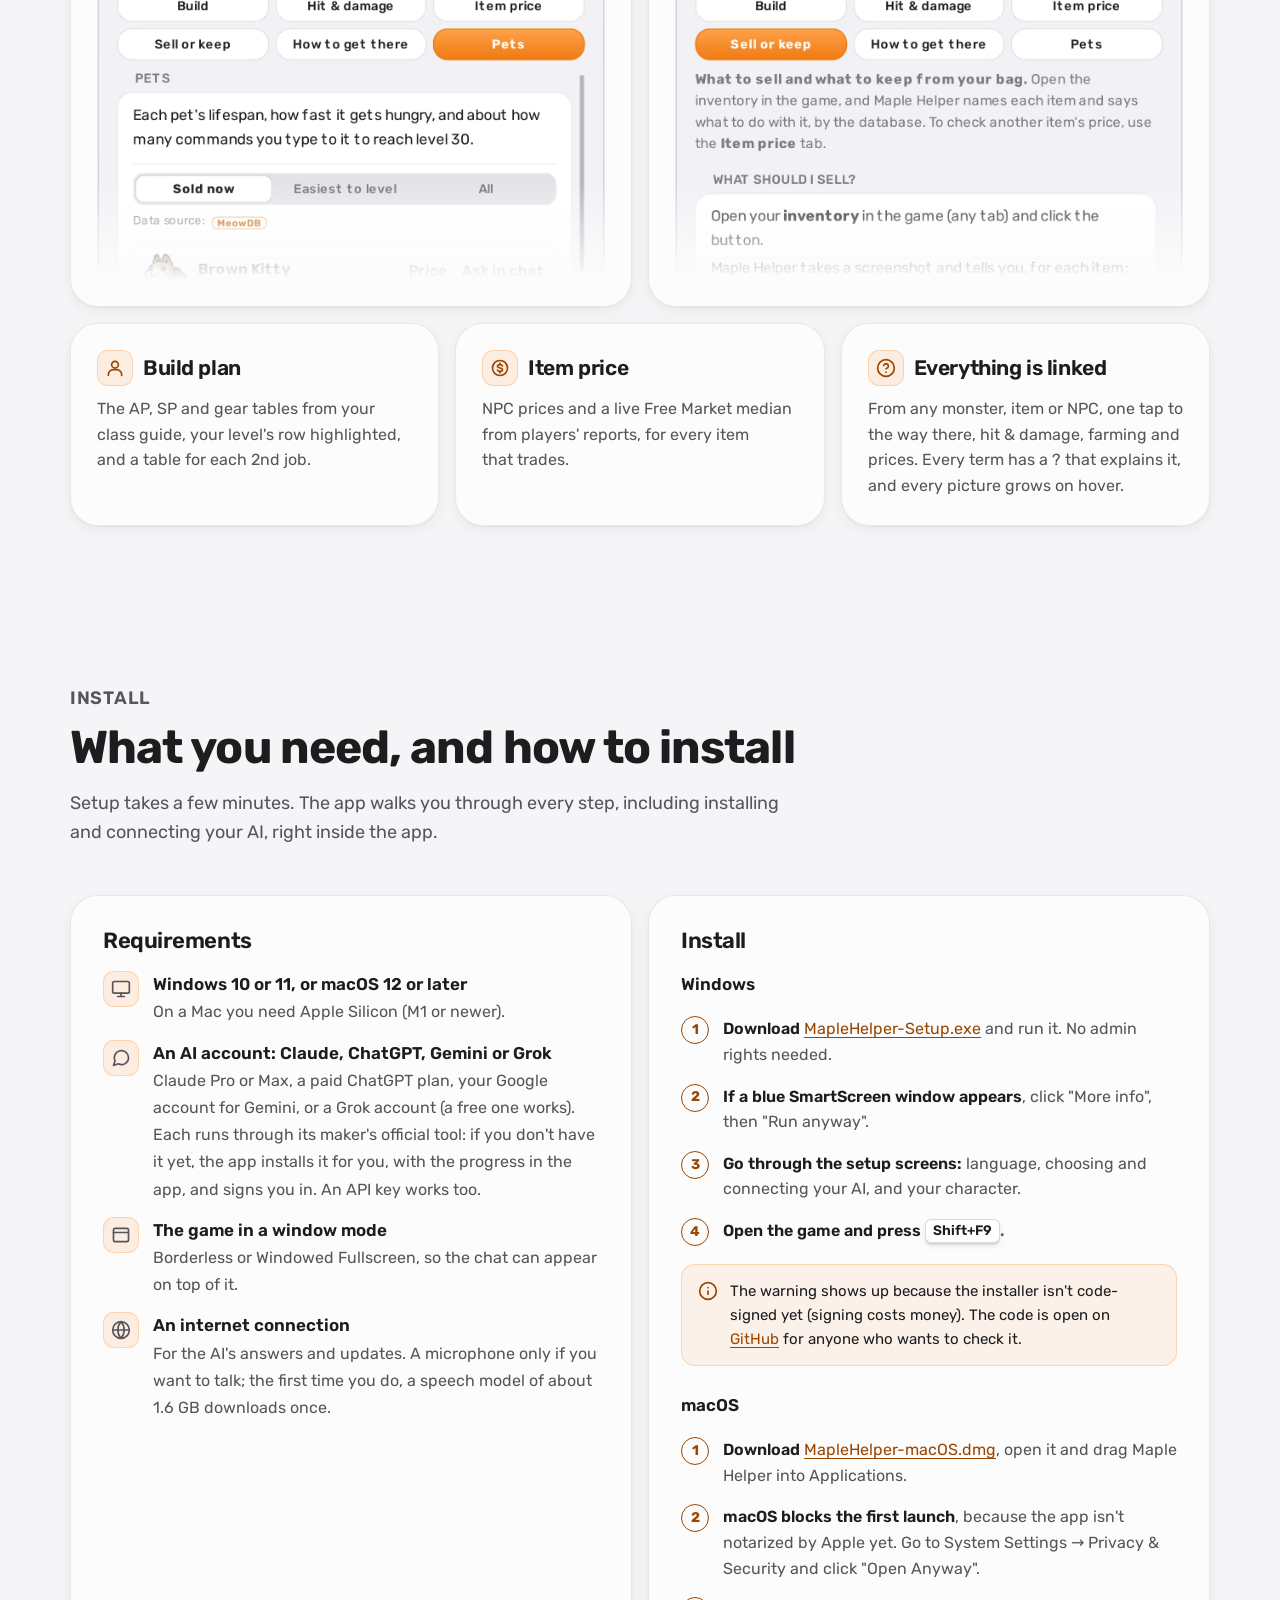
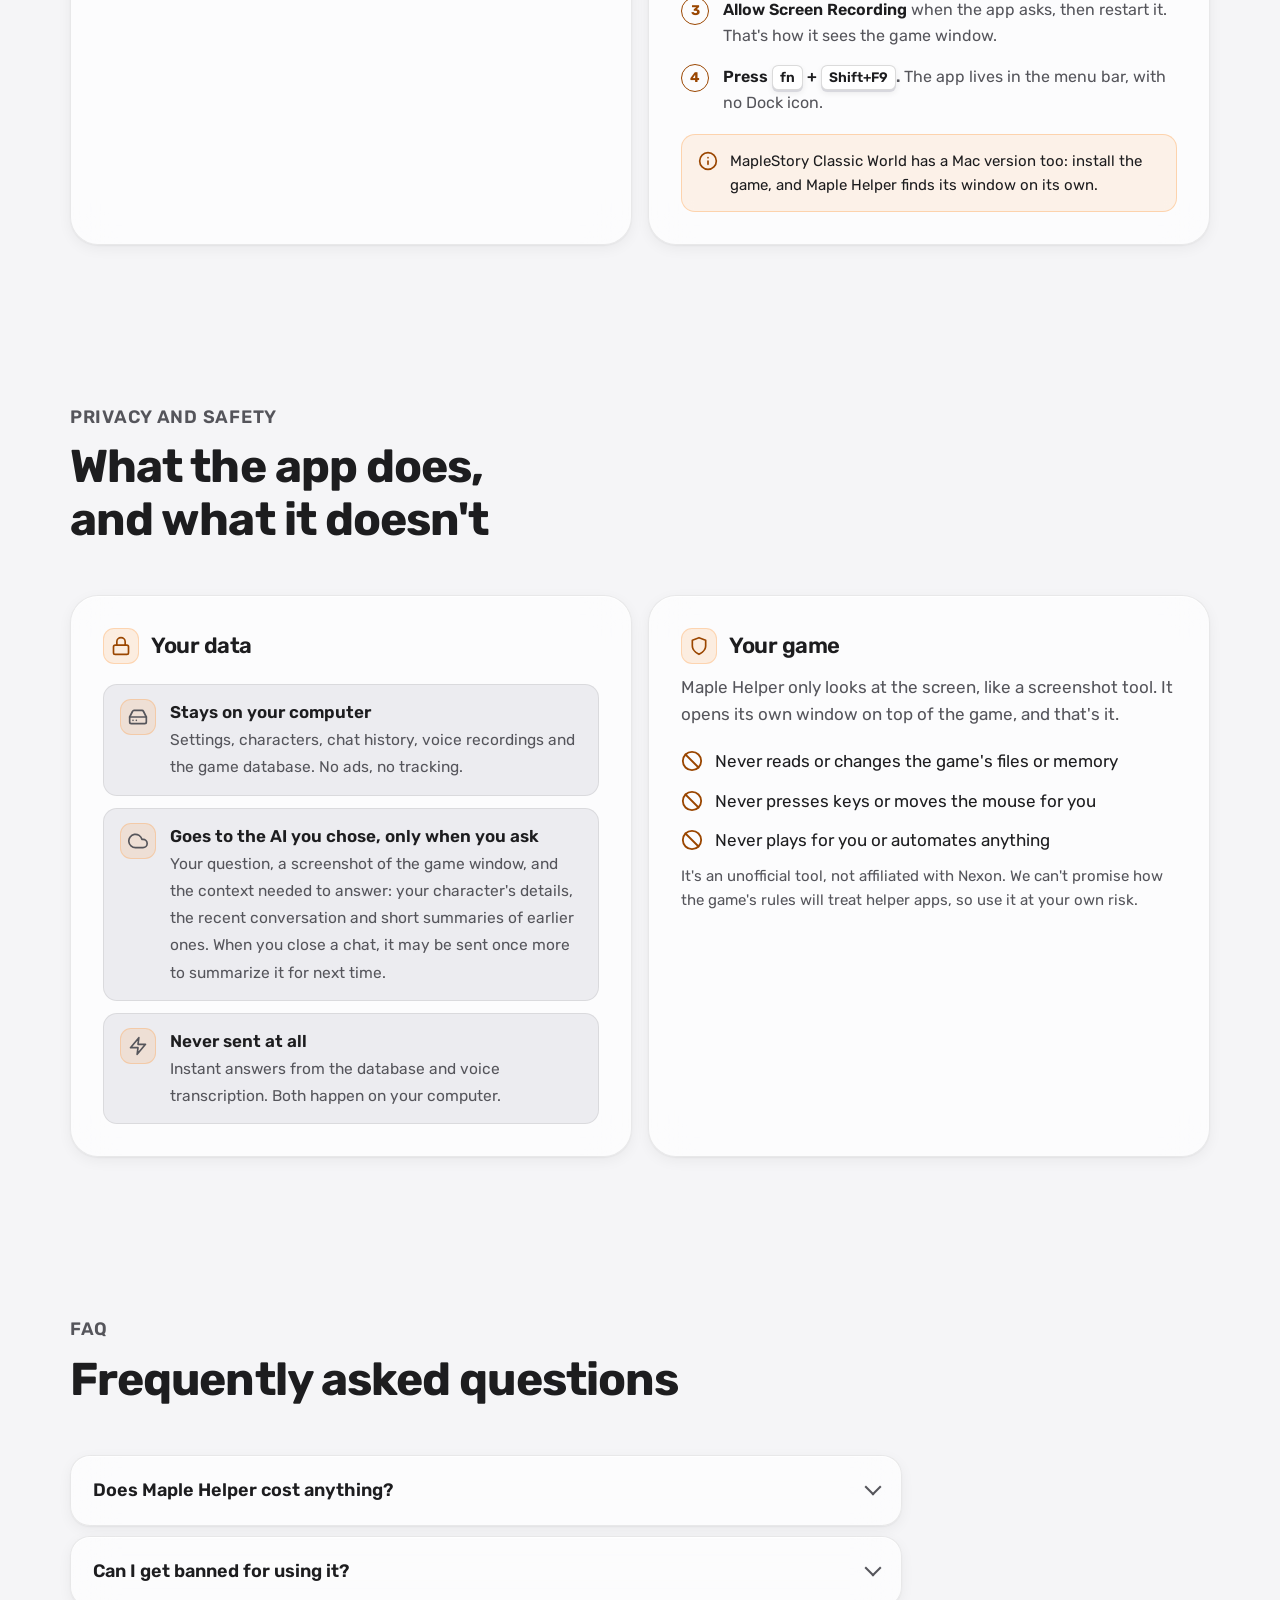
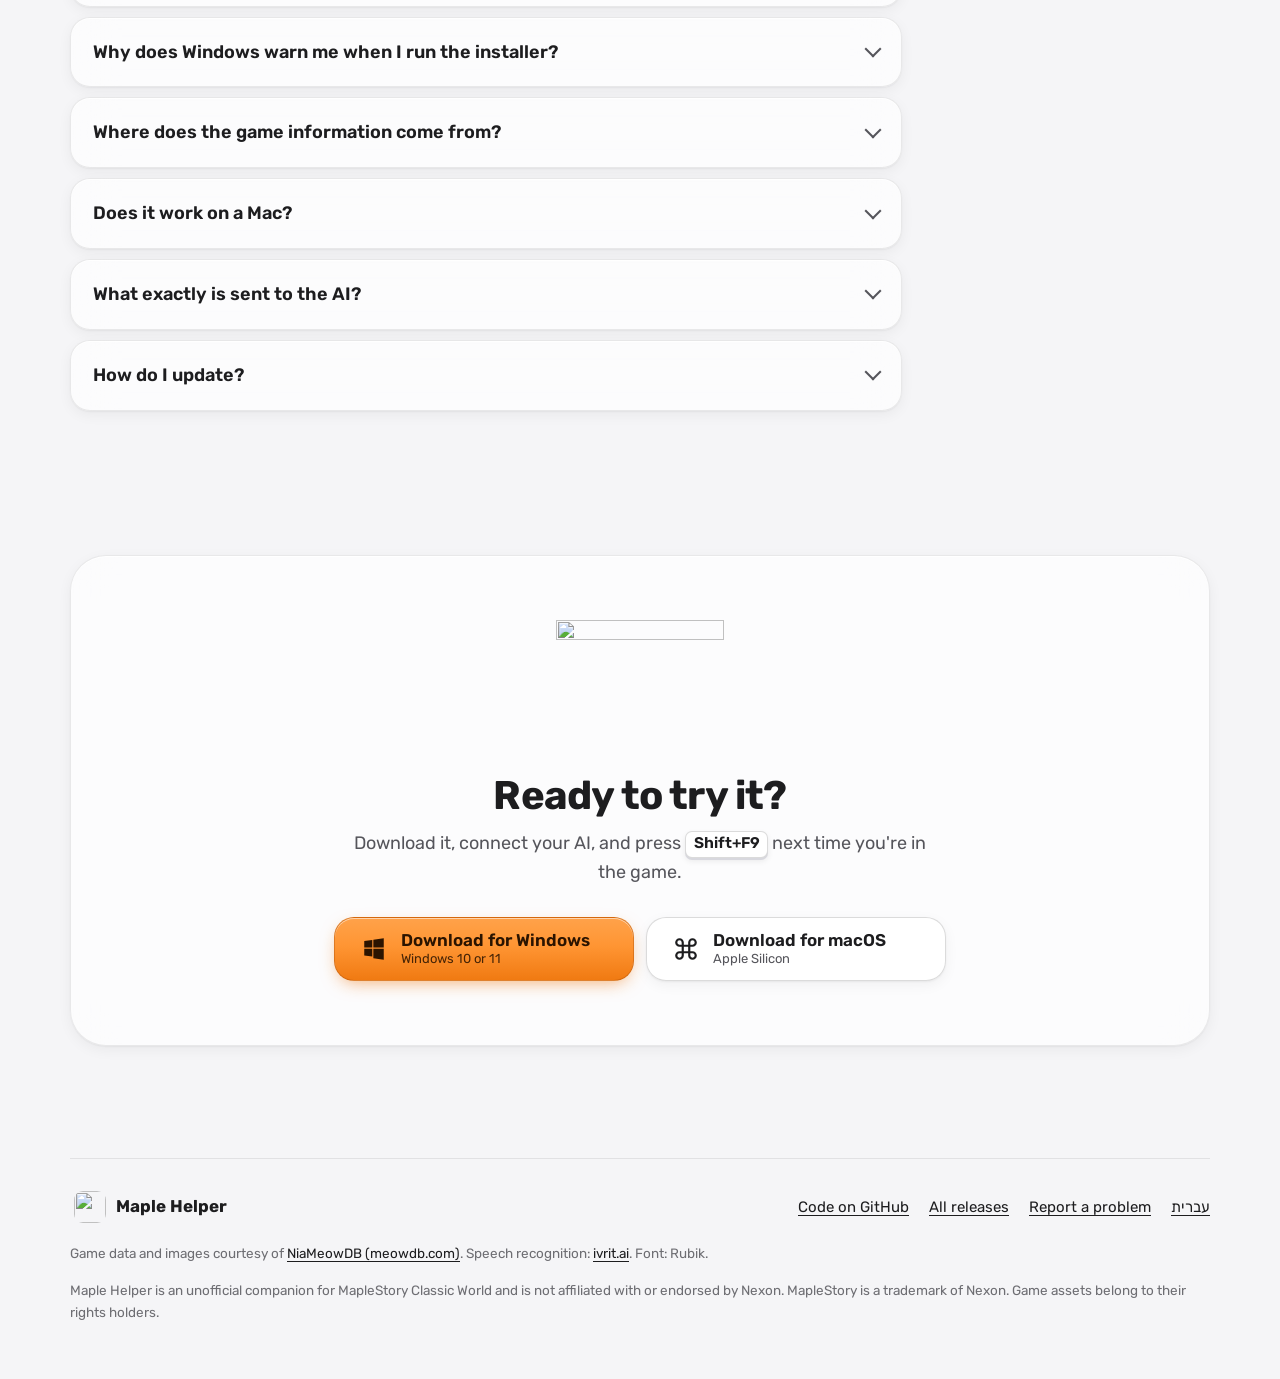
==== commit 91e5ddd1: "Keys are Shift+F9 / Shift+F10: the game uses the plain F-keys Co-Authored-By: Claude Opus 5.5 (1M co" ====
--- a/index.html
+++ b/index.html
@@ -4,7 +4,7 @@
 <meta charset="utf-8">
 <meta name="viewport" content="width=device-width, initial-scale=1, viewport-fit=cover">
 <title>Maple Helper – Free chat helper for MapleStory Classic World</title>
-<meta name="description" content="Maple Helper opens over MapleStory Classic World when you press F9 and answers in English or Hebrew: drops, monster HP, where to find anything. Free for Windows and macOS.">
+<meta name="description" content="Maple Helper opens over MapleStory Classic World when you press Shift+F9 and answers in English or Hebrew: drops, monster HP, where to find anything. Free for Windows and macOS.">
 <link rel="canonical" href="https://www.maplehelper.app/">
 <link rel="alternate" hreflang="he" href="https://www.maplehelper.app/he/">
 <link rel="alternate" hreflang="en" href="https://www.maplehelper.app/">
@@ -19,7 +19,7 @@
 <meta property="og:locale" content="en_US">
 <meta property="og:locale:alternate" content="he_IL">
 <meta property="og:title" content="Maple Helper – Free chat helper for MapleStory Classic World">
-<meta property="og:description" content="Press F9, ask a question and get an answer with pictures, without leaving the game. Free for Windows and macOS.">
+<meta property="og:description" content="Press Shift+F9, ask a question and get an answer with pictures, without leaving the game. Free for Windows and macOS.">
 <meta property="og:url" content="https://www.maplehelper.app/">
 <meta property="og:image" content="https://www.maplehelper.app/assets/img/og-en.jpg?v=095">
 <meta property="og:image:width" content="1200">
@@ -27,7 +27,7 @@
 <meta property="og:image:alt" content="The Maple Helper logo next to the app's chat window, answering what the monster Mano drops">
 <meta name="twitter:card" content="summary_large_image">
 <meta name="twitter:title" content="Maple Helper – Free chat helper for MapleStory Classic World">
-<meta name="twitter:description" content="Press F9, ask a question and get an answer with pictures, without leaving the game.">
+<meta name="twitter:description" content="Press Shift+F9, ask a question and get an answer with pictures, without leaving the game.">
 <meta name="twitter:image" content="https://www.maplehelper.app/assets/img/og-en.jpg?v=095">
 <meta name="twitter:image:alt" content="The Maple Helper logo next to the app's chat window">
 
@@ -229,7 +229,7 @@
         </p>
         <h1 id="hero-title">Ask about the game <span class="hl">without leaving it</span></h1>
         <p class="lead">
-          <strong>Maple Helper</strong> is a chat window that opens over MapleStory Classic World when you press <span class="nw"><kbd>F9</kbd>.</span>
+          <strong>Maple Helper</strong> is a chat window that opens over MapleStory Classic World when you press <span class="nw"><kbd>Shift+F9</kbd>.</span>
           Type a question in English or Hebrew and get an answer with pictures, based on the game's database and on what's on your screen right now.
         </p>
         <div class="dl">
@@ -258,7 +258,7 @@
                  alt="The Maple Helper chat window: the question 'What does Mano drop?' and the answer 'Mano drops 25 items', with a card for the monster and a grid of pictures of its drops">
           </picture>
         </div>
-        <p class="hotkey glass" aria-hidden="true"><kbd>F9</kbd> opens over the game</p>
+        <p class="hotkey glass" aria-hidden="true"><kbd>Shift+F9</kbd> opens over the game</p>
         <p class="chip glass" aria-hidden="true"><svg><use href="#i-zap"/></svg>Instant answer from the database</p>
       </div>
     </div>
@@ -274,13 +274,13 @@
       <ol class="steps">
         <li class="glass reveal">
           <span class="n" aria-hidden="true">1</span>
-          <h3>Press <kbd>F9</kbd></h3>
+          <h3>Press <kbd>Shift+F9</kbd></h3>
           <p>The chat window opens over the game. Press it again to close it and keep playing.</p>
         </li>
         <li class="glass reveal">
           <span class="n" aria-hidden="true">2</span>
           <h3>Ask</h3>
-          <p>Type, or press <kbd>F10</kbd> and talk. When the chat opens, the app takes a screenshot of the game window and sends it with your question, so the answer fits what's happening in your game.</p>
+          <p>Type, or press <kbd>Shift+F10</kbd> and talk. When the chat opens, the app takes a screenshot of the game window and sends it with your question, so the answer fits what's happening in your game.</p>
         </li>
         <li class="glass reveal">
           <span class="n" aria-hidden="true">3</span>
@@ -346,7 +346,7 @@
             <picture>
               <source media="(prefers-color-scheme: dark)" srcset="assets/shots/en/settings-dark.webp">
               <img src="assets/shots/en/settings-light.webp" width="1190" height="1740" loading="lazy" decoding="async"
-                   alt="The settings window: light or dark appearance, font size, English or Hebrew, the F9 open/close key, the F10 talk key and the microphone">
+                   alt="The settings window: light or dark appearance, font size, English or Hebrew, the Shift+F9 open/close key, the Shift+F10 talk key and the microphone">
             </picture>
           </div>
         </article>
@@ -383,7 +383,7 @@
 
         <article class="tile third glass reveal">
           <h3><span class="ico"><svg aria-hidden="true"><use href="#i-mic"/></svg></span>Ask out loud</h3>
-          <p>Press <span class="nw"><kbd>F10</kbd>,</span> talk, press it again. Speech is transcribed on your computer with ivrit.ai models, which understand Hebrew too, and the recording never leaves it.</p>
+          <p>Press <span class="nw"><kbd>Shift+F10</kbd>,</span> talk, press it again. Speech is transcribed on your computer with ivrit.ai models, which understand Hebrew too, and the recording never leaves it.</p>
         </article>
 
         <article class="tile third glass reveal">
@@ -562,7 +562,7 @@
               <li><span><b>Download</b> <a href="https://github.com/Maple-Helper/maple-helper/releases/latest/download/MapleHelper-Setup.exe">MapleHelper-Setup.exe</a> and run it. No admin rights needed.</span></li>
               <li><span><b>If a blue SmartScreen window appears</b>, click "More info", then "Run anyway".</span></li>
               <li><span><b>Go through the setup screens:</b> language, choosing and connecting your AI, and your character.</span></li>
-              <li><span><b>Open the game and press <span class="nw"><kbd>F9</kbd>.</span></b></span></li>
+              <li><span><b>Open the game and press <span class="nw"><kbd>Shift+F9</kbd>.</span></b></span></li>
             </ol>
             <p class="callout"><svg aria-hidden="true"><use href="#i-info"/></svg>
               <span>The warning shows up because the installer isn't code-signed yet (signing costs money). The code is open on <a href="https://github.com/Maple-Helper/maple-helper">GitHub</a> for anyone who wants to check it.</span></p>
@@ -574,7 +574,7 @@
               <li><span><b>Download</b> <a href="https://github.com/Maple-Helper/maple-helper/releases/latest/download/MapleHelper-macOS.dmg">MapleHelper-macOS.dmg</a>, open it and drag Maple Helper into Applications.</span></li>
               <li><span><b>macOS blocks the first launch</b>, because the app isn't notarized by Apple yet. Go to System Settings → Privacy &amp; Security and click "Open Anyway".</span></li>
               <li><span><b>Allow Screen Recording</b> when the app asks, then restart it. That's how it sees the game window.</span></li>
-              <li><span><b>Press <kbd>fn</kbd> + <span class="nw"><kbd>F9</kbd>.</span></b> The app lives in the menu bar, with no Dock icon.</span></li>
+              <li><span><b>Press <kbd>fn</kbd> + <span class="nw"><kbd>Shift+F9</kbd>.</span></b> The app lives in the menu bar, with no Dock icon.</span></li>
             </ol>
             <p class="callout"><svg aria-hidden="true"><use href="#i-info"/></svg>
               <span>MapleStory Classic World has a Mac version too: install the game, and Maple Helper finds its window on its own.</span></p>
@@ -665,7 +665,7 @@
       <div class="final glass reveal">
         <img src="assets/img/mascot-240.webp" srcset="assets/img/mascot-240.webp 1x, assets/img/mascot-480.webp 2x" width="240" height="196" loading="lazy" decoding="async" alt="">
         <h2 id="final-title">Ready to try it?</h2>
-        <p>Download it, connect your AI, and press <kbd>F9</kbd> next time you're in the game.</p>
+        <p>Download it, connect your AI, and press <kbd>Shift+F9</kbd> next time you're in the game.</p>
         <div class="dl">
           <a class="btn" data-os="windows" href="https://github.com/Maple-Helper/maple-helper/releases/latest/download/MapleHelper-Setup.exe">
             <svg aria-hidden="true"><use href="#i-win"/></svg>
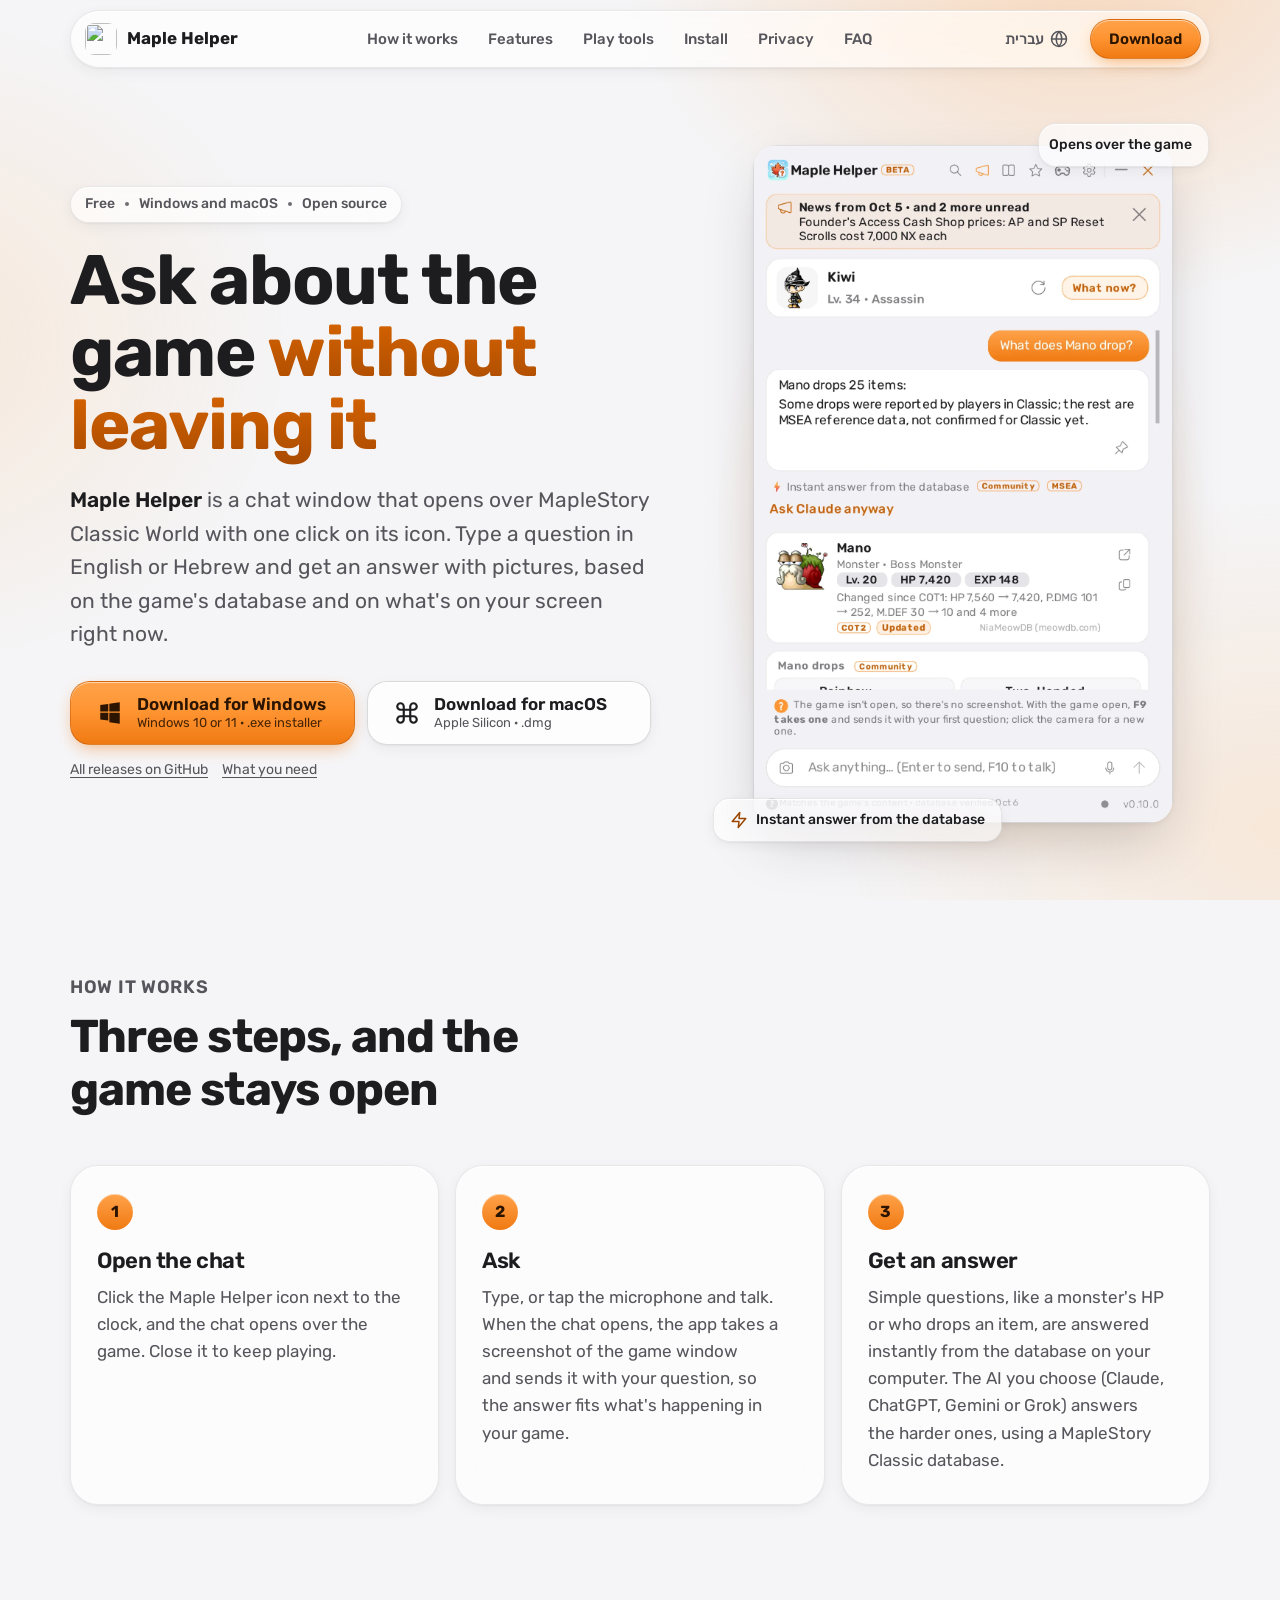
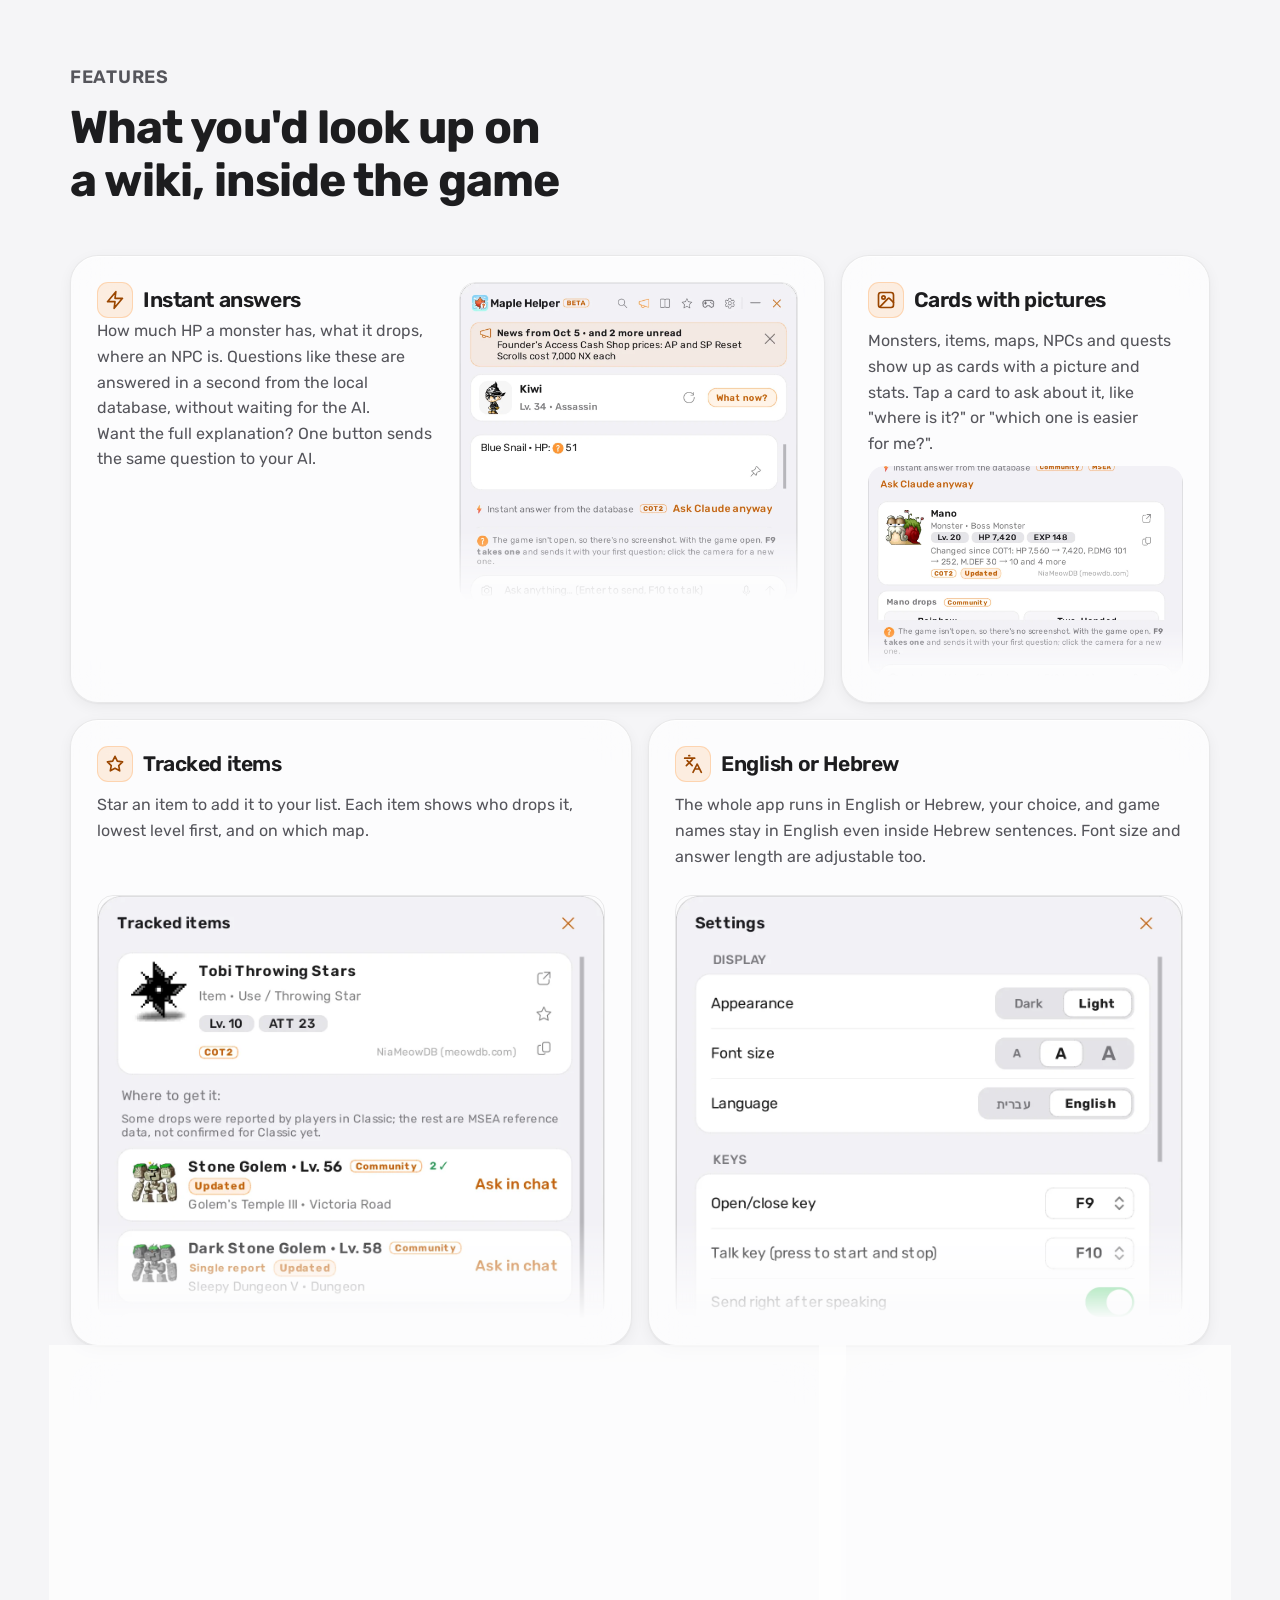
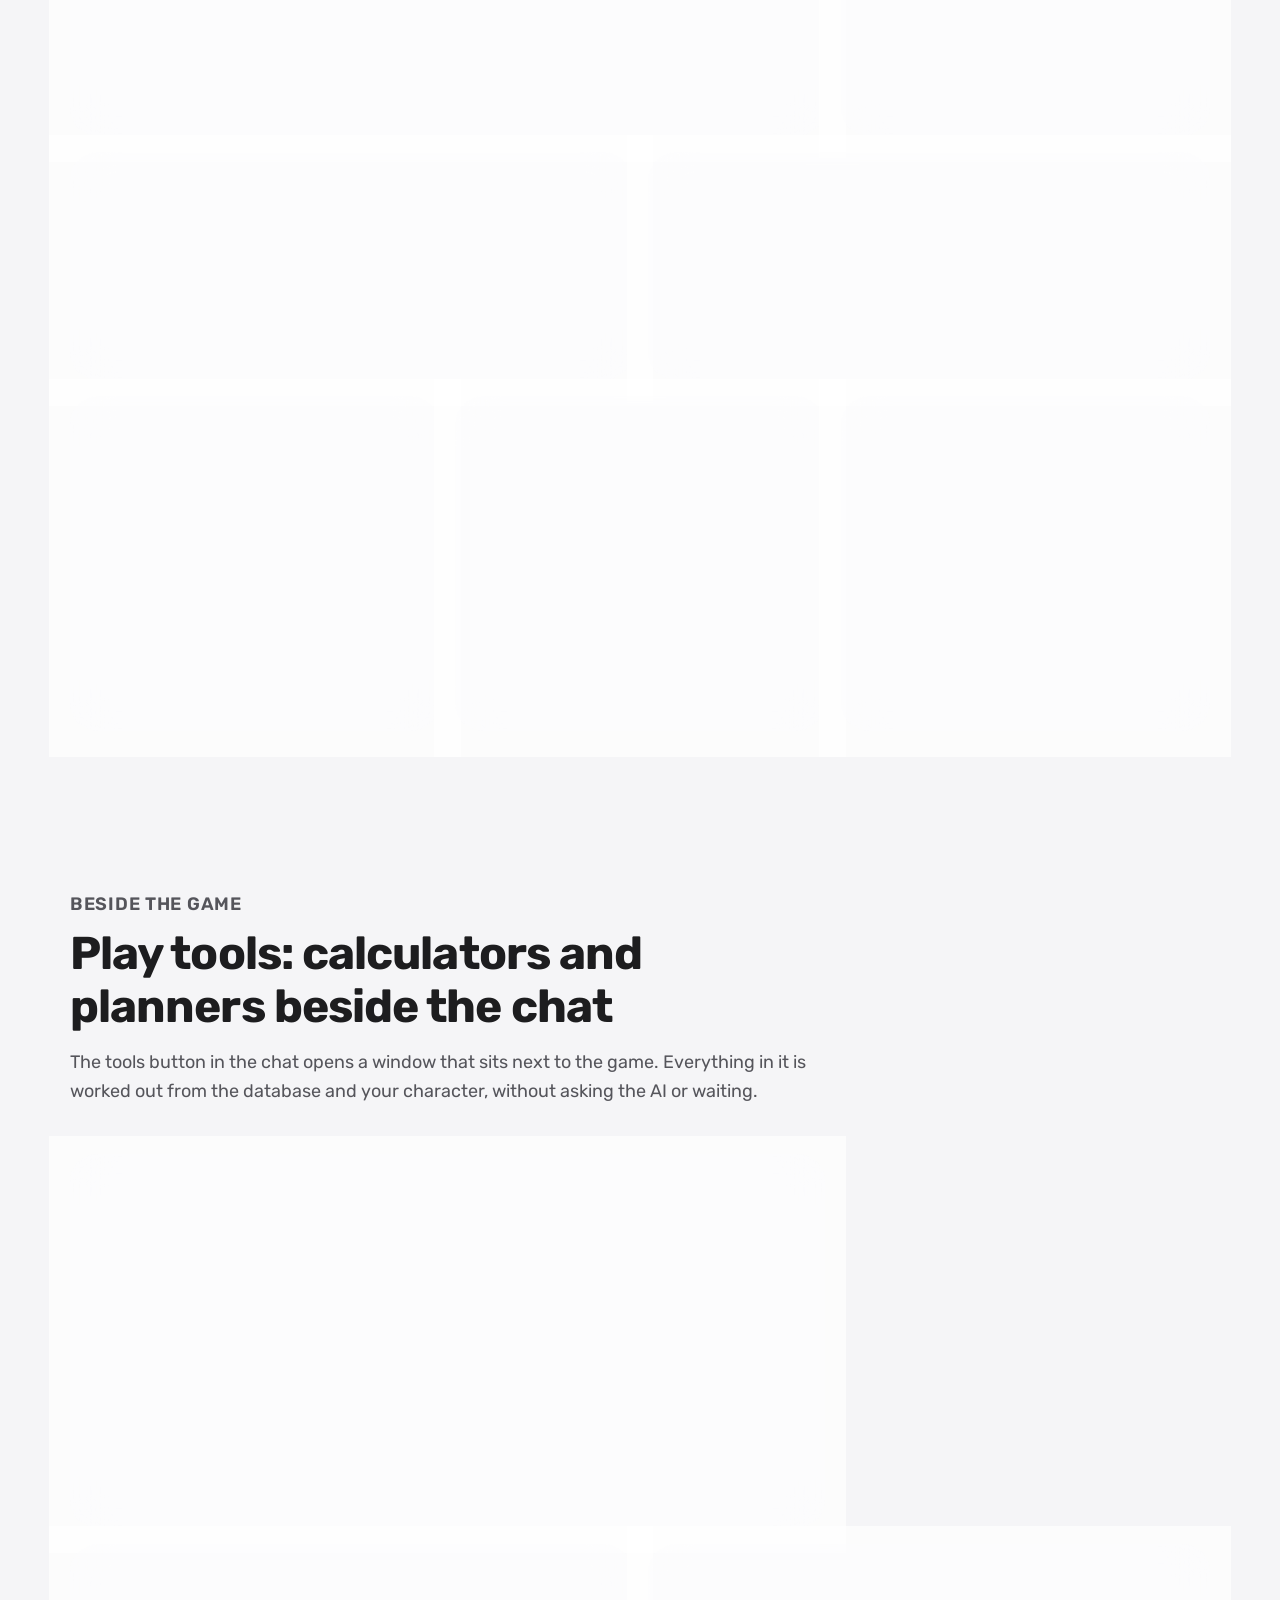
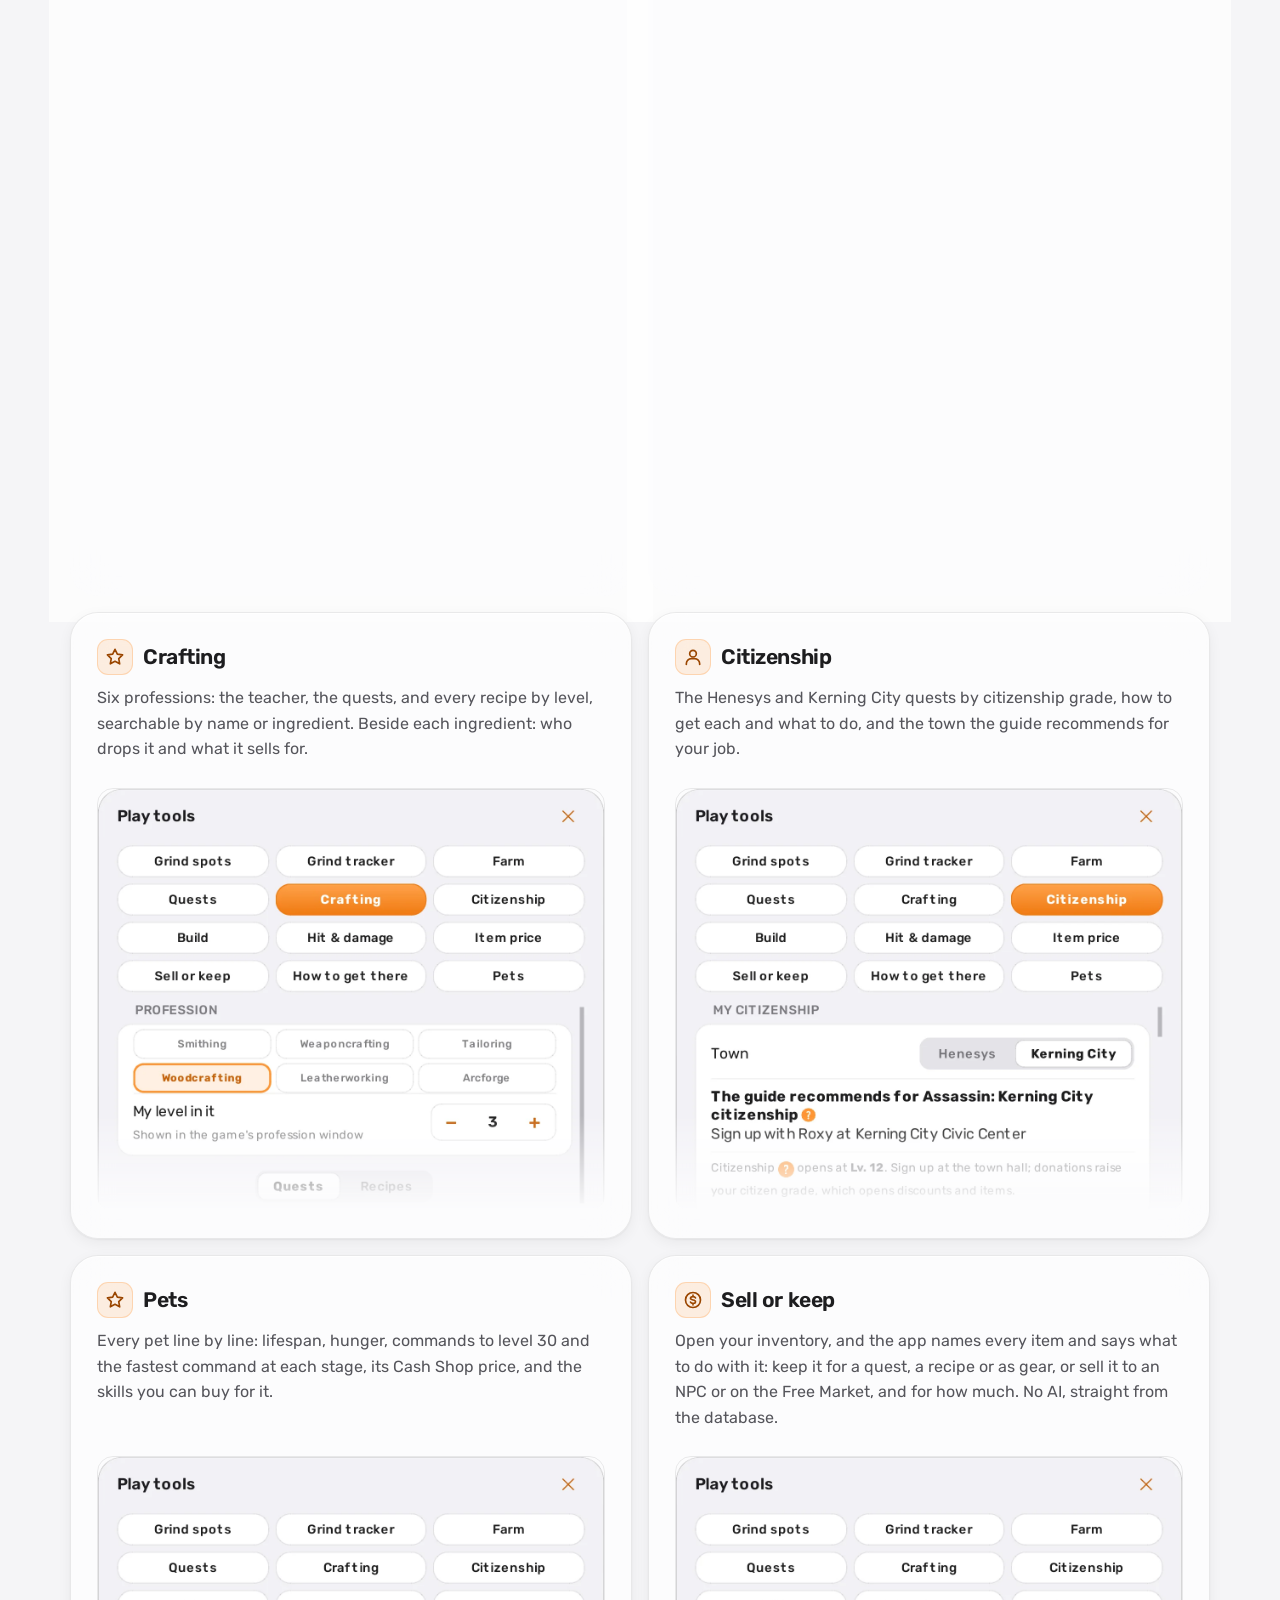
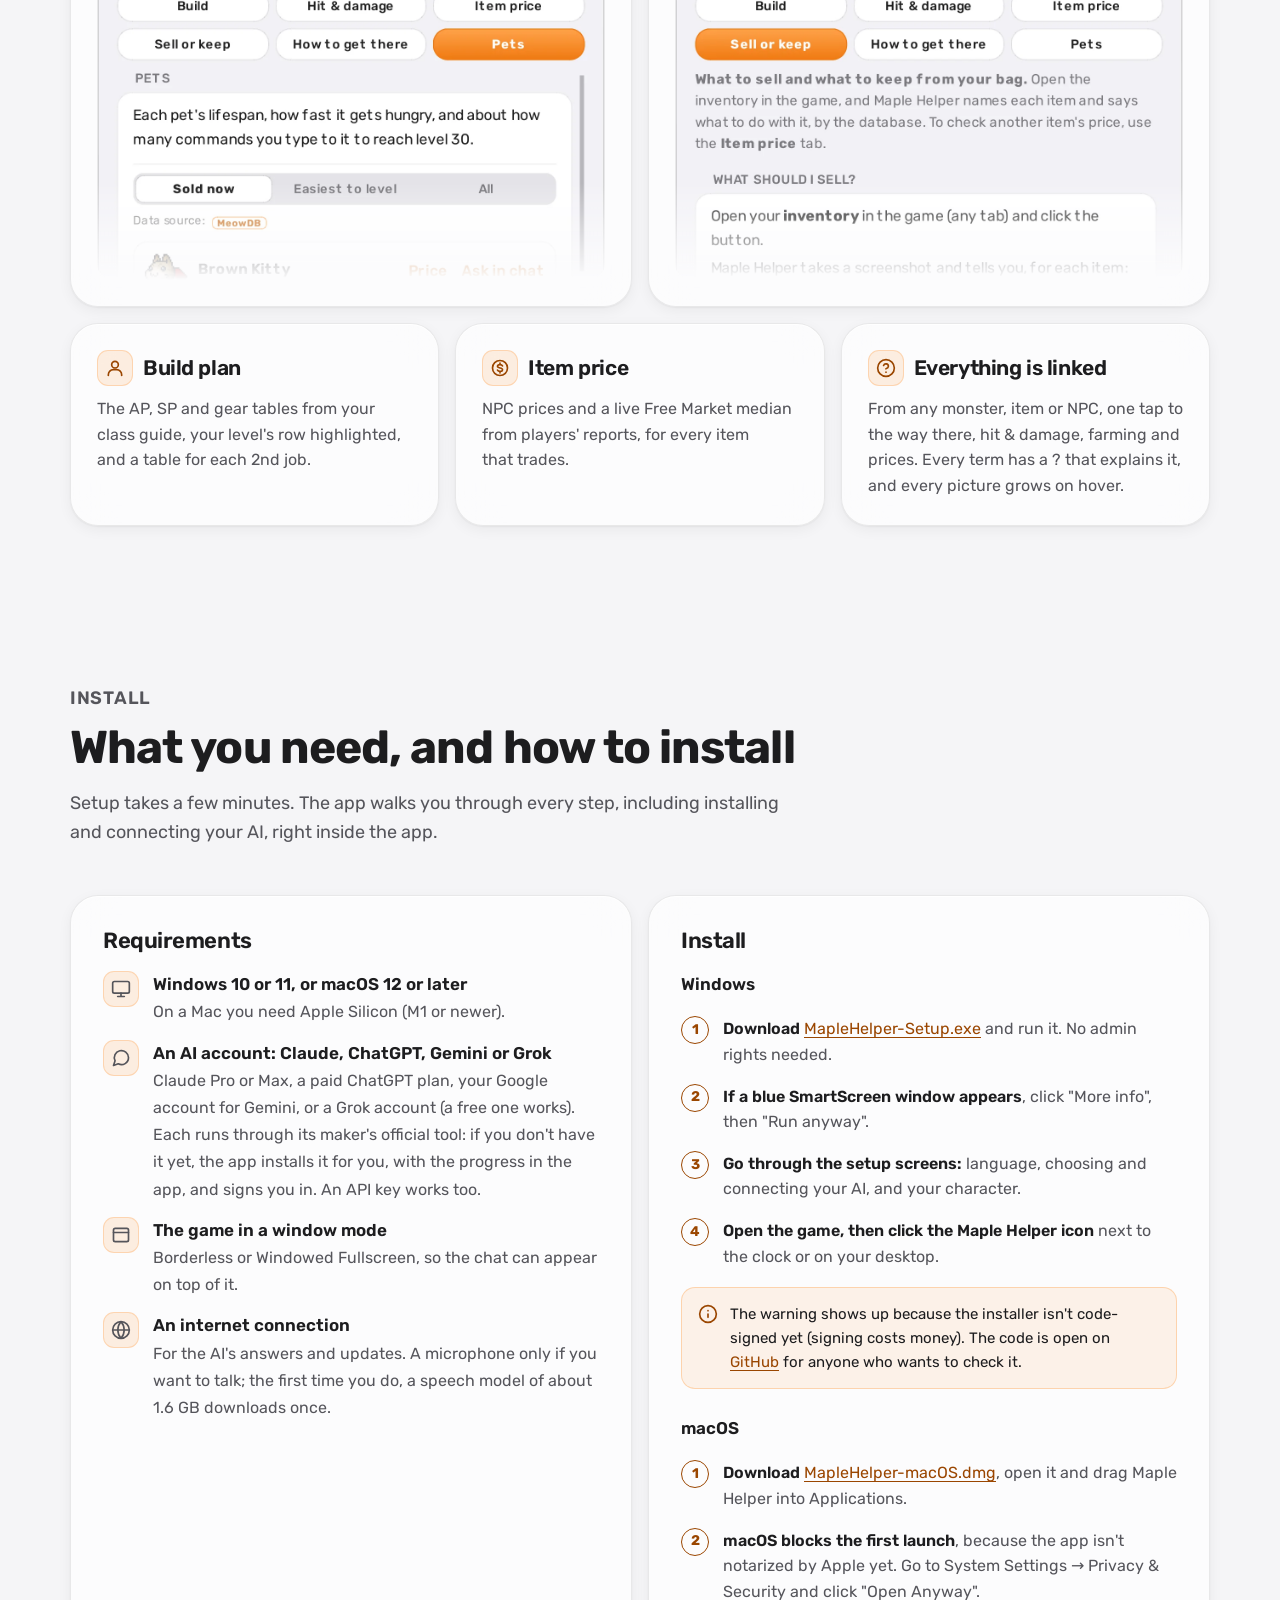
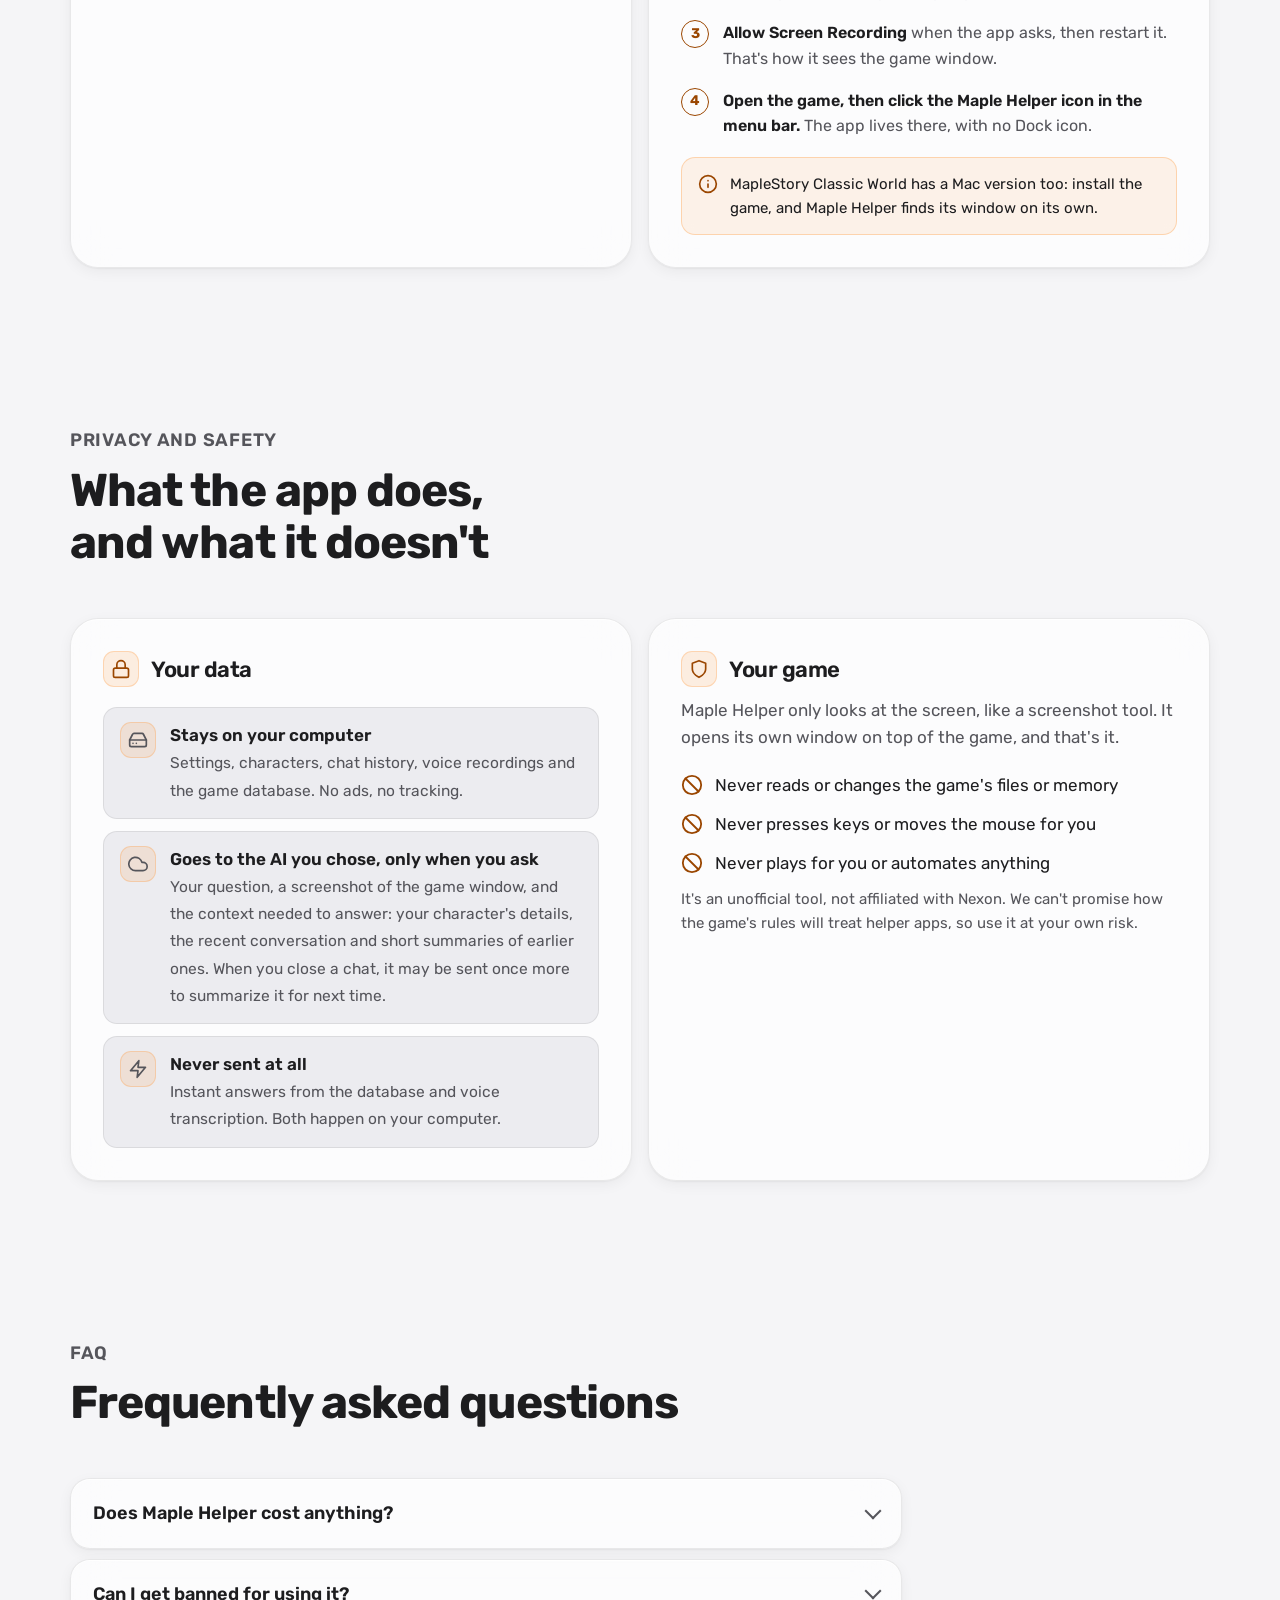
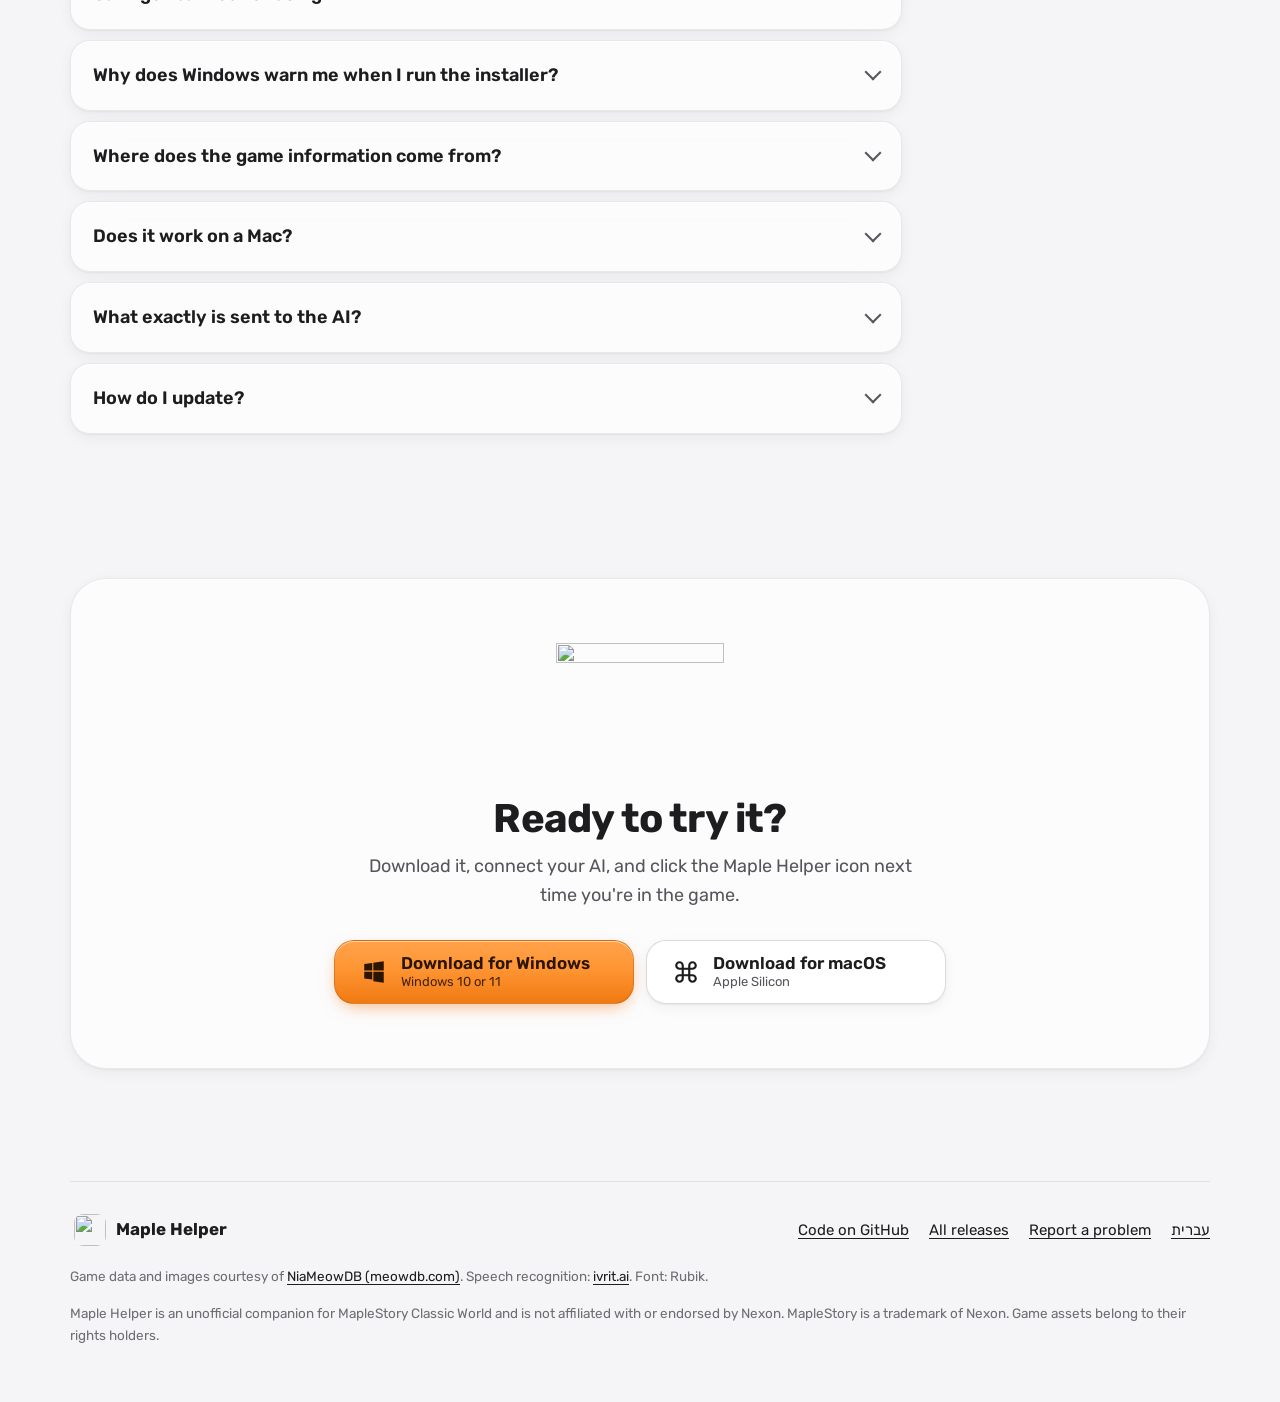
==== commit 053c776f: "Site: drop keyboard shortcuts, describe opening the chat from its icon The app no longer uses Shift+" ====
--- a/index.html
+++ b/index.html
@@ -4,7 +4,7 @@
 <meta charset="utf-8">
 <meta name="viewport" content="width=device-width, initial-scale=1, viewport-fit=cover">
 <title>Maple Helper – Free chat helper for MapleStory Classic World</title>
-<meta name="description" content="Maple Helper opens over MapleStory Classic World when you press Shift+F9 and answers in English or Hebrew: drops, monster HP, where to find anything. Free for Windows and macOS.">
+<meta name="description" content="Maple Helper opens over MapleStory Classic World with one click and answers in English or Hebrew: drops, monster HP, where to find anything. Free for Windows and macOS.">
 <link rel="canonical" href="https://www.maplehelper.app/">
 <link rel="alternate" hreflang="he" href="https://www.maplehelper.app/he/">
 <link rel="alternate" hreflang="en" href="https://www.maplehelper.app/">
@@ -19,7 +19,7 @@
 <meta property="og:locale" content="en_US">
 <meta property="og:locale:alternate" content="he_IL">
 <meta property="og:title" content="Maple Helper – Free chat helper for MapleStory Classic World">
-<meta property="og:description" content="Press Shift+F9, ask a question and get an answer with pictures, without leaving the game. Free for Windows and macOS.">
+<meta property="og:description" content="Click, ask a question and get an answer with pictures, without leaving the game. Free for Windows and macOS.">
 <meta property="og:url" content="https://www.maplehelper.app/">
 <meta property="og:image" content="https://www.maplehelper.app/assets/img/og-en.jpg?v=095">
 <meta property="og:image:width" content="1200">
@@ -27,7 +27,7 @@
 <meta property="og:image:alt" content="The Maple Helper logo next to the app's chat window, answering what the monster Mano drops">
 <meta name="twitter:card" content="summary_large_image">
 <meta name="twitter:title" content="Maple Helper – Free chat helper for MapleStory Classic World">
-<meta name="twitter:description" content="Press Shift+F9, ask a question and get an answer with pictures, without leaving the game.">
+<meta name="twitter:description" content="Click, ask a question and get an answer with pictures, without leaving the game.">
 <meta name="twitter:image" content="https://www.maplehelper.app/assets/img/og-en.jpg?v=095">
 <meta name="twitter:image:alt" content="The Maple Helper logo next to the app's chat window">
 
@@ -229,7 +229,7 @@
         </p>
         <h1 id="hero-title">Ask about the game <span class="hl">without leaving it</span></h1>
         <p class="lead">
-          <strong>Maple Helper</strong> is a chat window that opens over MapleStory Classic World when you press <span class="nw"><kbd>Shift+F9</kbd>.</span>
+          <strong>Maple Helper</strong> is a chat window that opens over MapleStory Classic World with one click on its icon.
           Type a question in English or Hebrew and get an answer with pictures, based on the game's database and on what's on your screen right now.
         </p>
         <div class="dl">
@@ -258,7 +258,7 @@
                  alt="The Maple Helper chat window: the question 'What does Mano drop?' and the answer 'Mano drops 25 items', with a card for the monster and a grid of pictures of its drops">
           </picture>
         </div>
-        <p class="hotkey glass" aria-hidden="true"><kbd>Shift+F9</kbd> opens over the game</p>
+        <p class="hotkey glass" aria-hidden="true">Opens over the game</p>
         <p class="chip glass" aria-hidden="true"><svg><use href="#i-zap"/></svg>Instant answer from the database</p>
       </div>
     </div>
@@ -274,13 +274,13 @@
       <ol class="steps">
         <li class="glass reveal">
           <span class="n" aria-hidden="true">1</span>
-          <h3>Press <kbd>Shift+F9</kbd></h3>
-          <p>The chat window opens over the game. Press it again to close it and keep playing.</p>
+          <h3>Open the chat</h3>
+          <p>Click the Maple Helper icon next to the clock, and the chat opens over the game. Close it to keep playing.</p>
         </li>
         <li class="glass reveal">
           <span class="n" aria-hidden="true">2</span>
           <h3>Ask</h3>
-          <p>Type, or press <kbd>Shift+F10</kbd> and talk. When the chat opens, the app takes a screenshot of the game window and sends it with your question, so the answer fits what's happening in your game.</p>
+          <p>Type, or tap the microphone and talk. When the chat opens, the app takes a screenshot of the game window and sends it with your question, so the answer fits what's happening in your game.</p>
         </li>
         <li class="glass reveal">
           <span class="n" aria-hidden="true">3</span>
@@ -341,12 +341,12 @@
 
         <article class="tile half glass reveal">
           <h3><span class="ico"><svg aria-hidden="true"><use href="#i-lang"/></svg></span>English or Hebrew</h3>
-          <p>The whole app runs in English or Hebrew, your choice, and game names stay in English even inside Hebrew sentences. Hotkeys, font size and answer length are all adjustable.</p>
+          <p>The whole app runs in English or Hebrew, your choice, and game names stay in English even inside Hebrew sentences. Font size and answer length are adjustable too.</p>
           <div class="shot crop">
             <picture>
               <source media="(prefers-color-scheme: dark)" srcset="assets/shots/en/settings-dark.webp">
               <img src="assets/shots/en/settings-light.webp" width="1190" height="1740" loading="lazy" decoding="async"
-                   alt="The settings window: light or dark appearance, font size, English or Hebrew, the Shift+F9 open/close key, the Shift+F10 talk key and the microphone">
+                   alt="The settings window: light or dark appearance, font size, English or Hebrew, and the microphone">
             </picture>
           </div>
         </article>
@@ -383,7 +383,7 @@
 
         <article class="tile third glass reveal">
           <h3><span class="ico"><svg aria-hidden="true"><use href="#i-mic"/></svg></span>Ask out loud</h3>
-          <p>Press <span class="nw"><kbd>Shift+F10</kbd>,</span> talk, press it again. Speech is transcribed on your computer with ivrit.ai models, which understand Hebrew too, and the recording never leaves it.</p>
+          <p>Press the microphone button, talk, press it again. Speech is transcribed on your computer with ivrit.ai models, which understand Hebrew too, and the recording never leaves it.</p>
         </article>
 
         <article class="tile third glass reveal">
@@ -562,7 +562,7 @@
               <li><span><b>Download</b> <a href="https://github.com/Maple-Helper/maple-helper/releases/latest/download/MapleHelper-Setup.exe">MapleHelper-Setup.exe</a> and run it. No admin rights needed.</span></li>
               <li><span><b>If a blue SmartScreen window appears</b>, click "More info", then "Run anyway".</span></li>
               <li><span><b>Go through the setup screens:</b> language, choosing and connecting your AI, and your character.</span></li>
-              <li><span><b>Open the game and press <span class="nw"><kbd>Shift+F9</kbd>.</span></b></span></li>
+              <li><span><b>Open the game, then click the Maple Helper icon</b> next to the clock or on your desktop.</span></li>
             </ol>
             <p class="callout"><svg aria-hidden="true"><use href="#i-info"/></svg>
               <span>The warning shows up because the installer isn't code-signed yet (signing costs money). The code is open on <a href="https://github.com/Maple-Helper/maple-helper">GitHub</a> for anyone who wants to check it.</span></p>
@@ -574,7 +574,7 @@
               <li><span><b>Download</b> <a href="https://github.com/Maple-Helper/maple-helper/releases/latest/download/MapleHelper-macOS.dmg">MapleHelper-macOS.dmg</a>, open it and drag Maple Helper into Applications.</span></li>
               <li><span><b>macOS blocks the first launch</b>, because the app isn't notarized by Apple yet. Go to System Settings → Privacy &amp; Security and click "Open Anyway".</span></li>
               <li><span><b>Allow Screen Recording</b> when the app asks, then restart it. That's how it sees the game window.</span></li>
-              <li><span><b>Press <kbd>fn</kbd> + <span class="nw"><kbd>Shift+F9</kbd>.</span></b> The app lives in the menu bar, with no Dock icon.</span></li>
+              <li><span><b>Open the game, then click the Maple Helper icon in the menu bar.</b> The app lives there, with no Dock icon.</span></li>
             </ol>
             <p class="callout"><svg aria-hidden="true"><use href="#i-info"/></svg>
               <span>MapleStory Classic World has a Mac version too: install the game, and Maple Helper finds its window on its own.</span></p>
@@ -665,7 +665,7 @@
       <div class="final glass reveal">
         <img src="assets/img/mascot-240.webp" srcset="assets/img/mascot-240.webp 1x, assets/img/mascot-480.webp 2x" width="240" height="196" loading="lazy" decoding="async" alt="">
         <h2 id="final-title">Ready to try it?</h2>
-        <p>Download it, connect your AI, and press <kbd>Shift+F9</kbd> next time you're in the game.</p>
+        <p>Download it, connect your AI, and click the Maple Helper icon next time you're in the game.</p>
         <div class="dl">
           <a class="btn" data-os="windows" href="https://github.com/Maple-Helper/maple-helper/releases/latest/download/MapleHelper-Setup.exe">
             <svg aria-hidden="true"><use href="#i-win"/></svg>
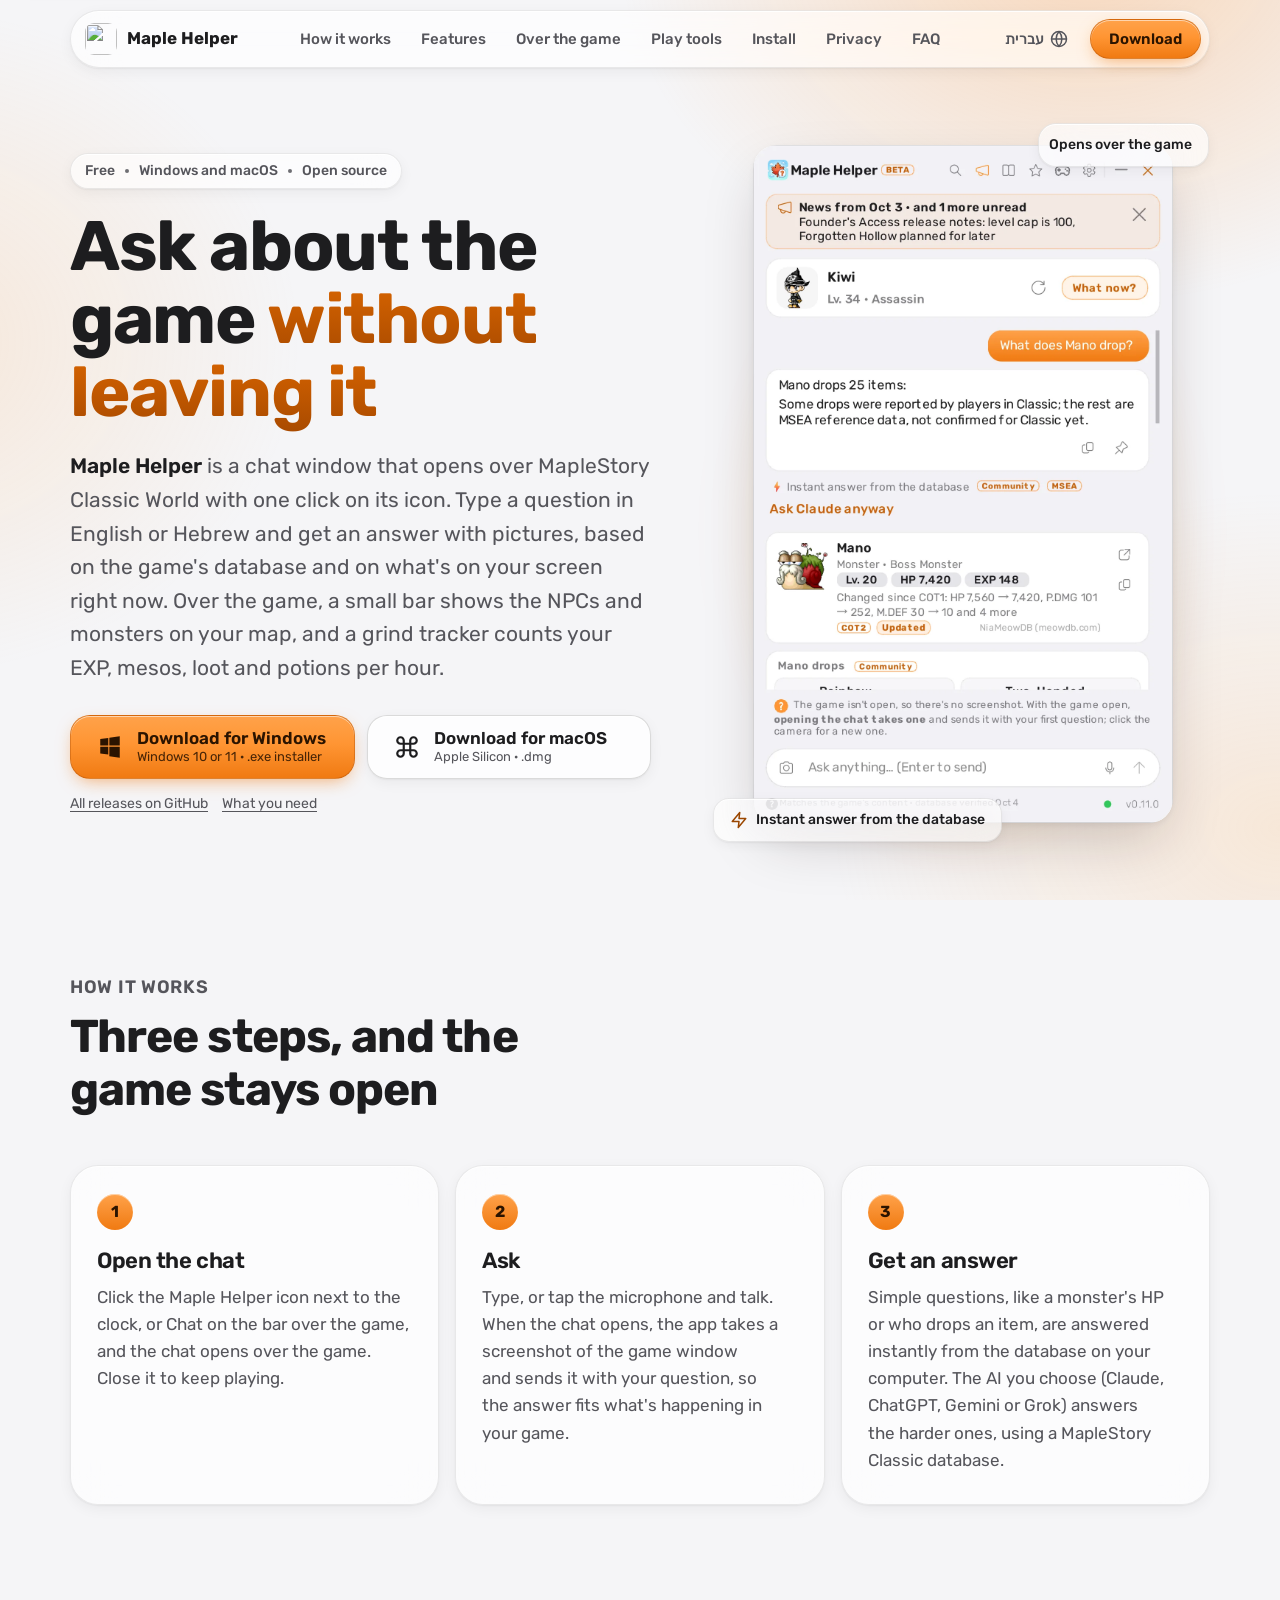
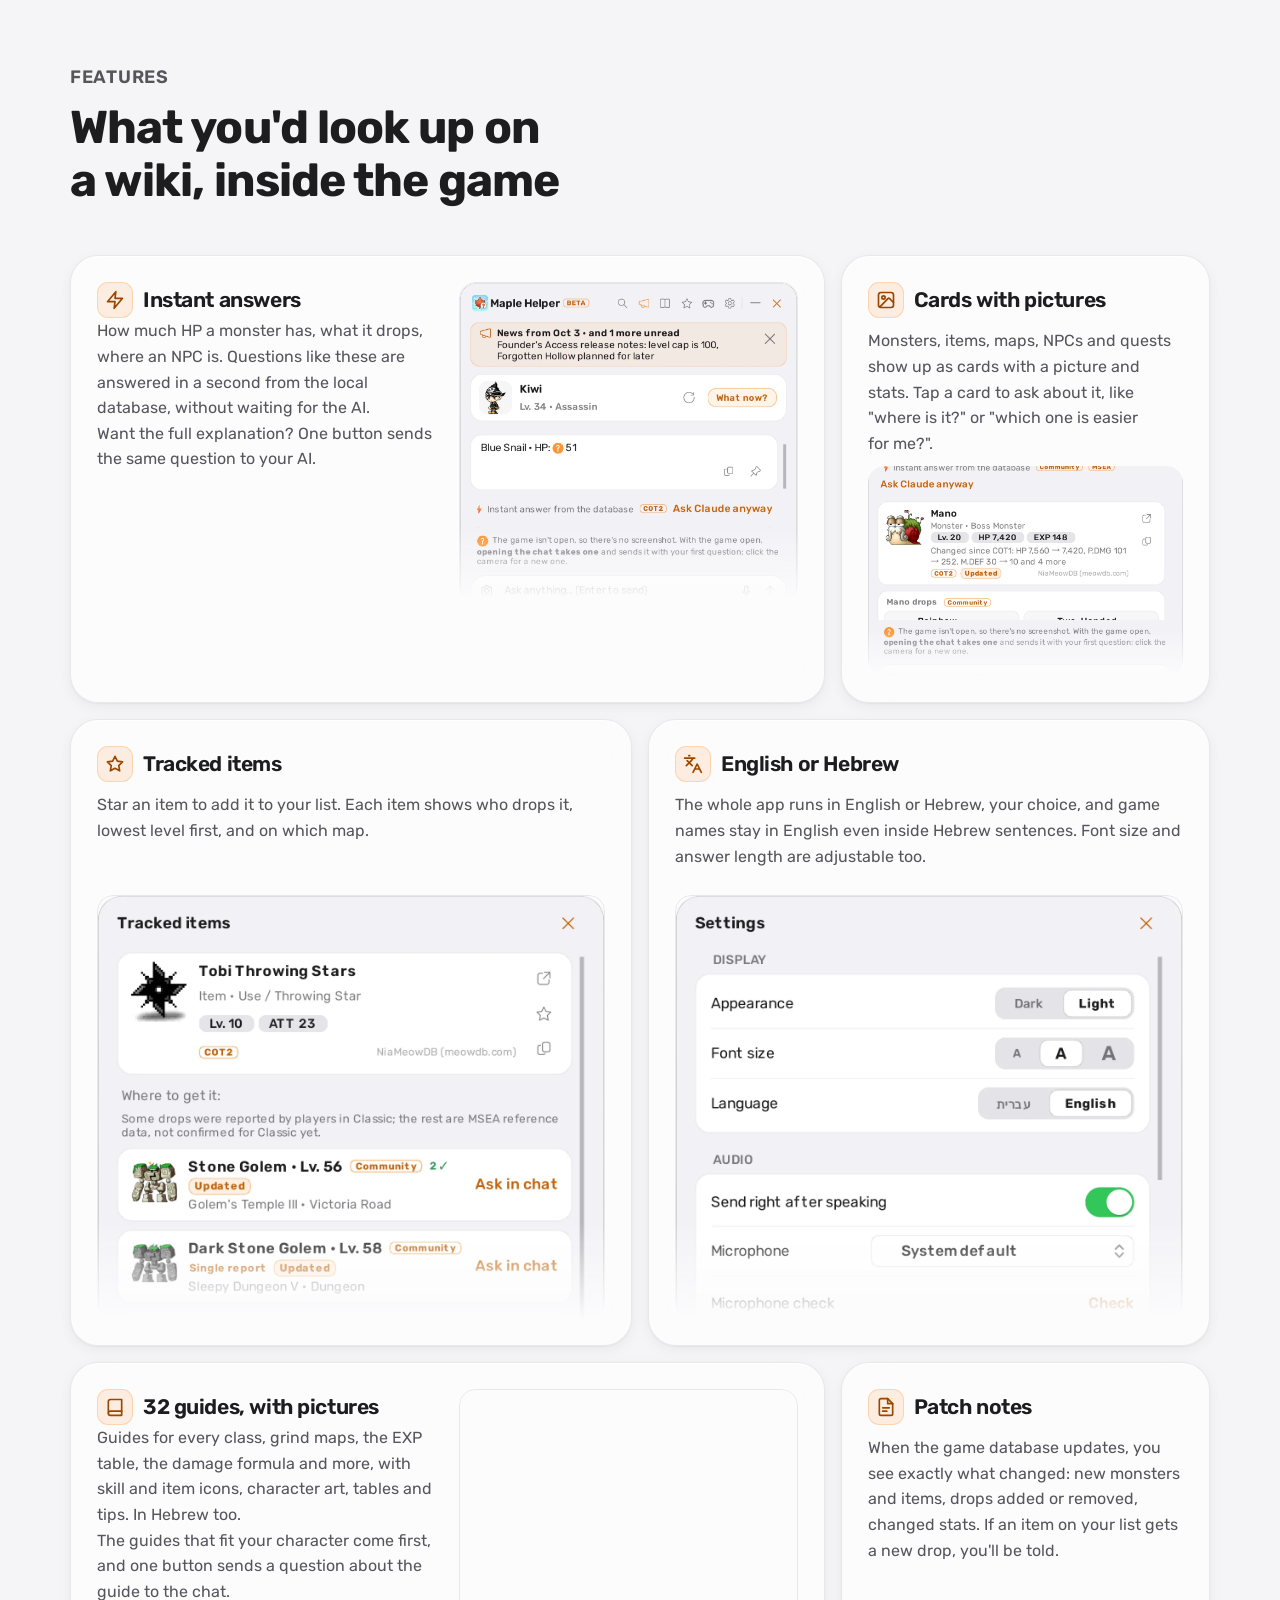
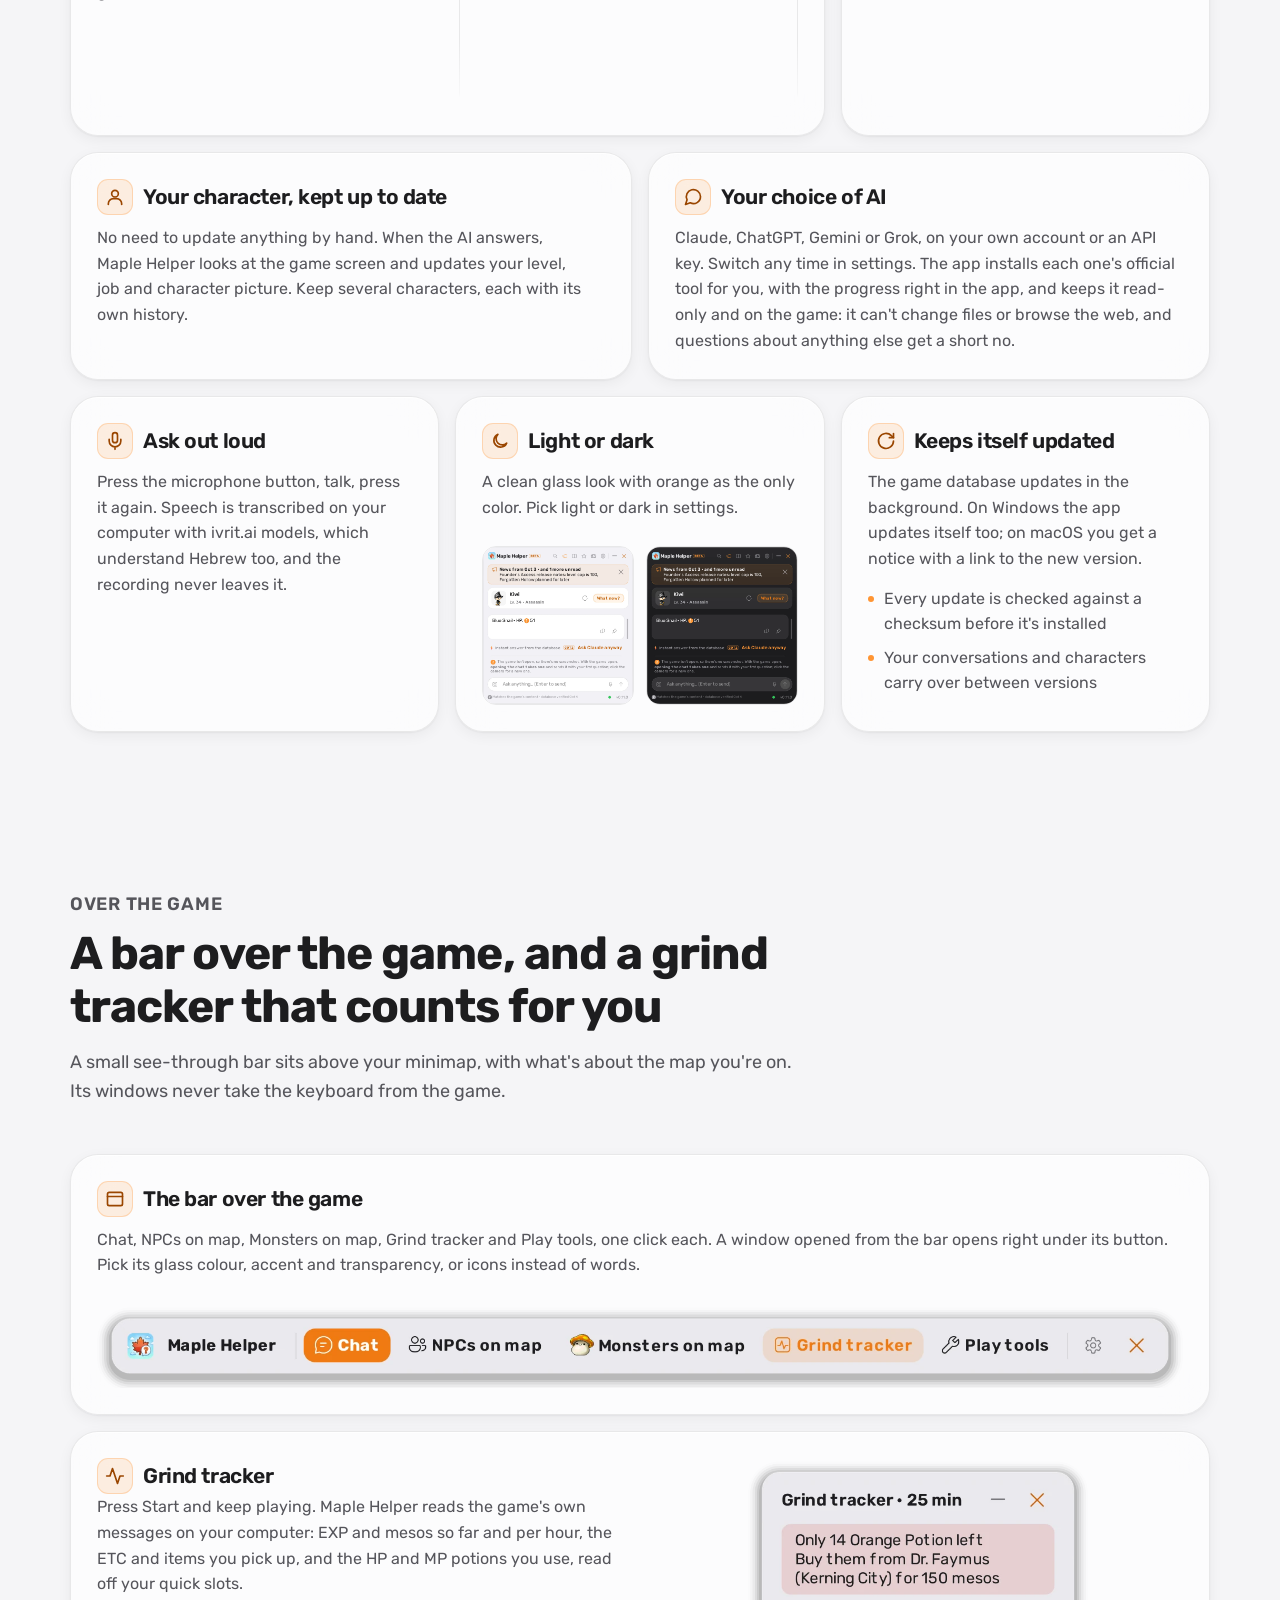
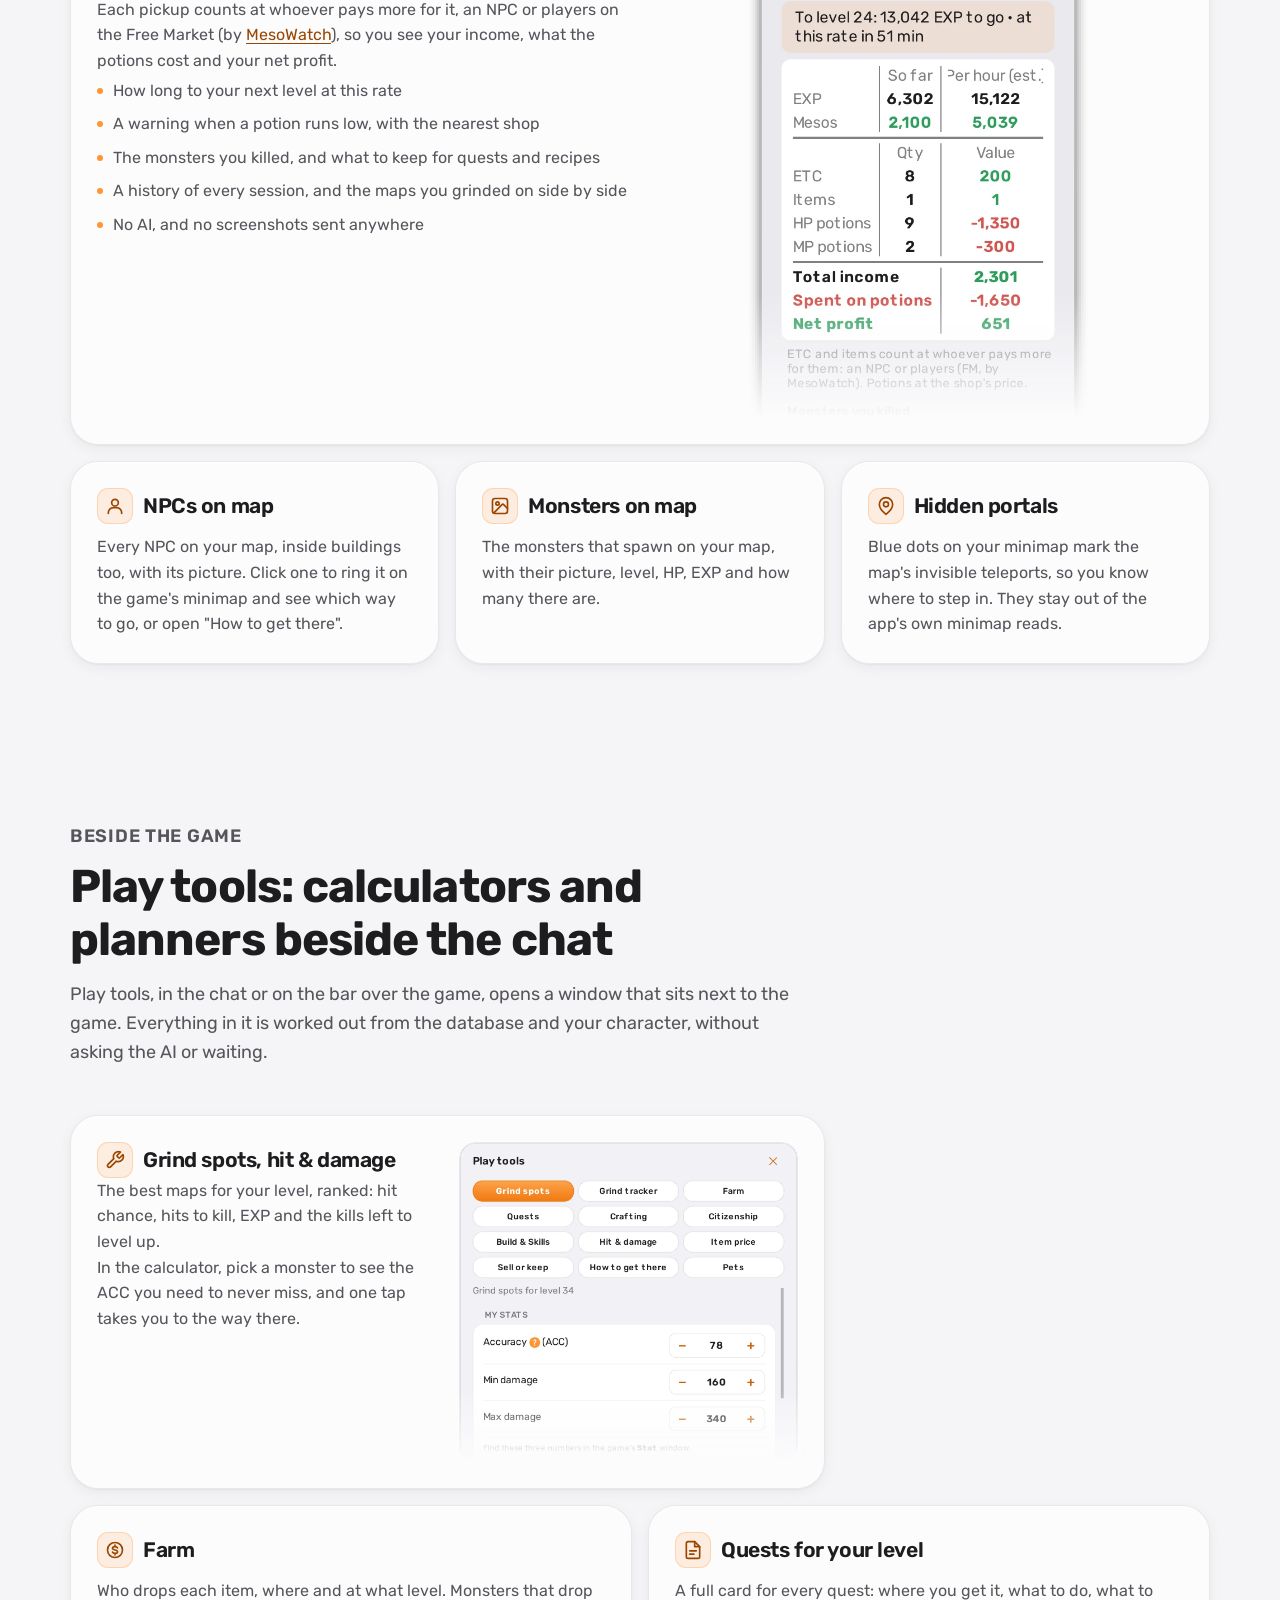
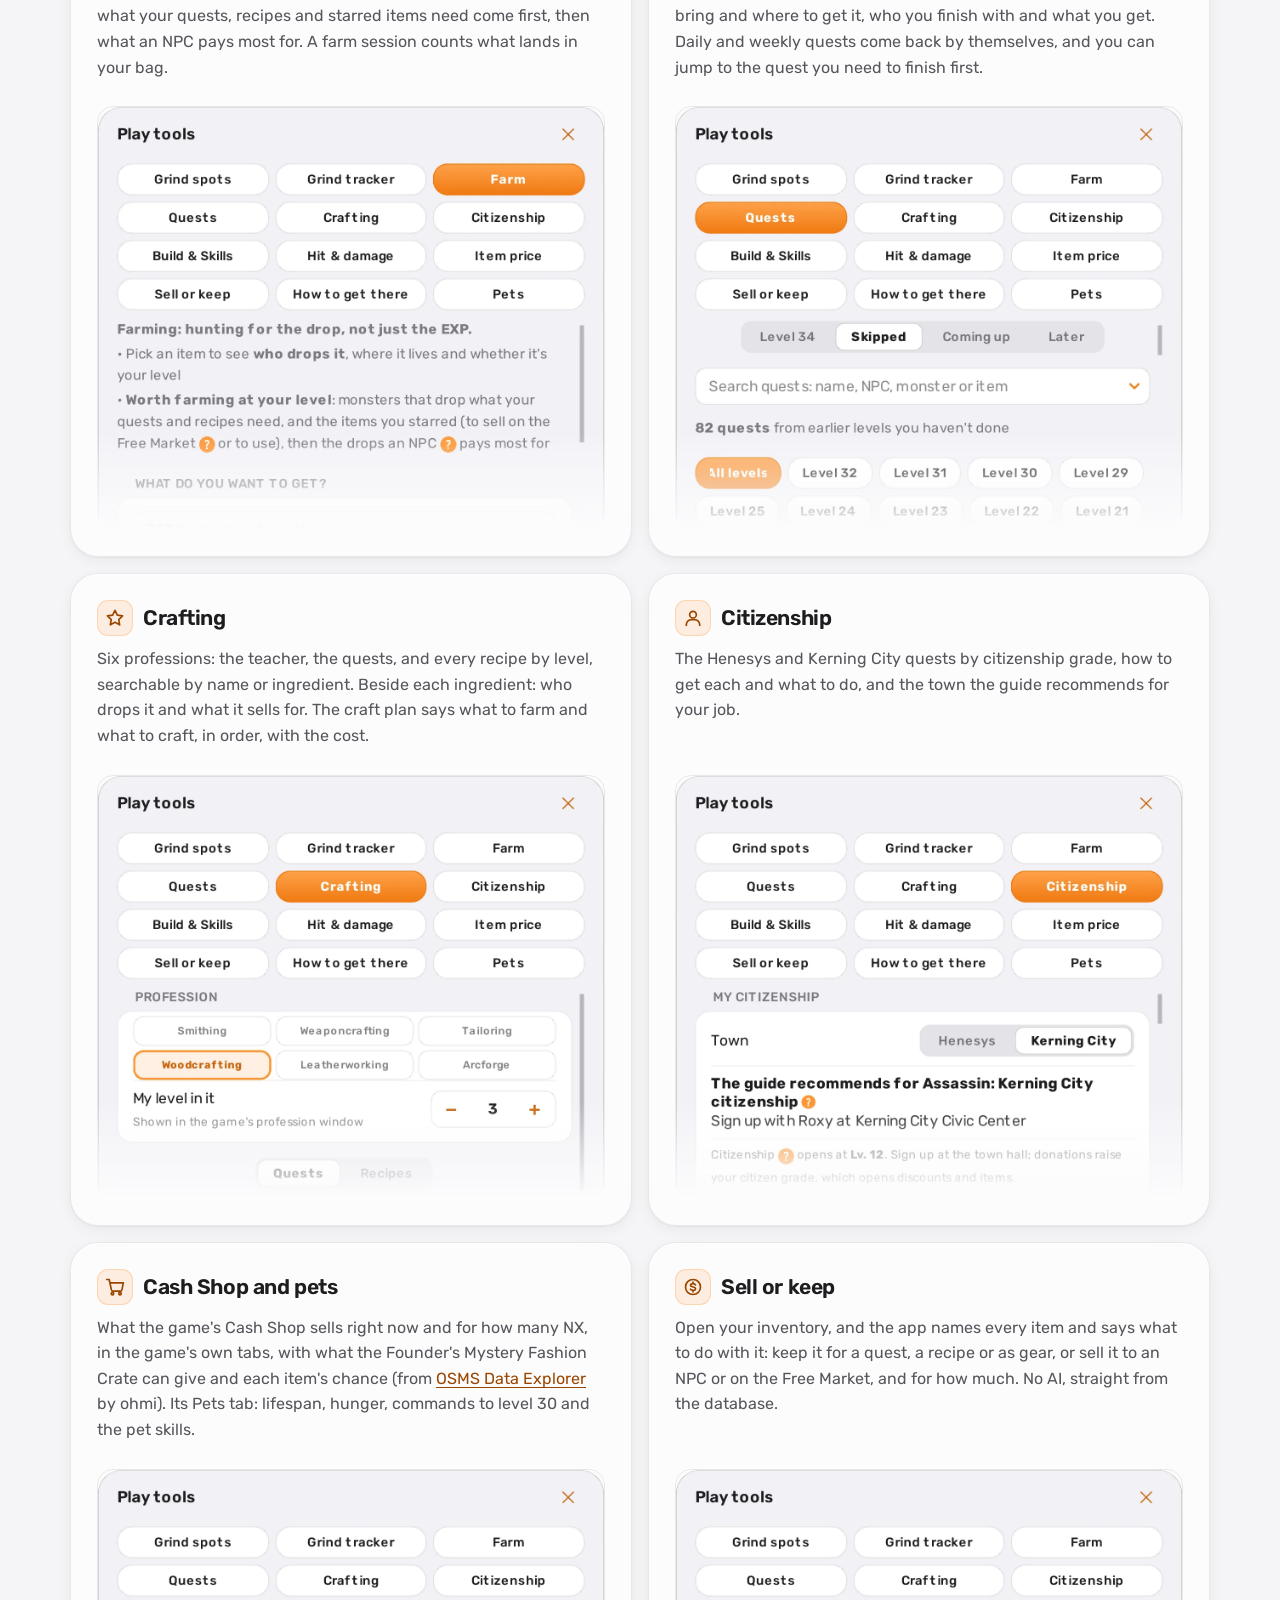
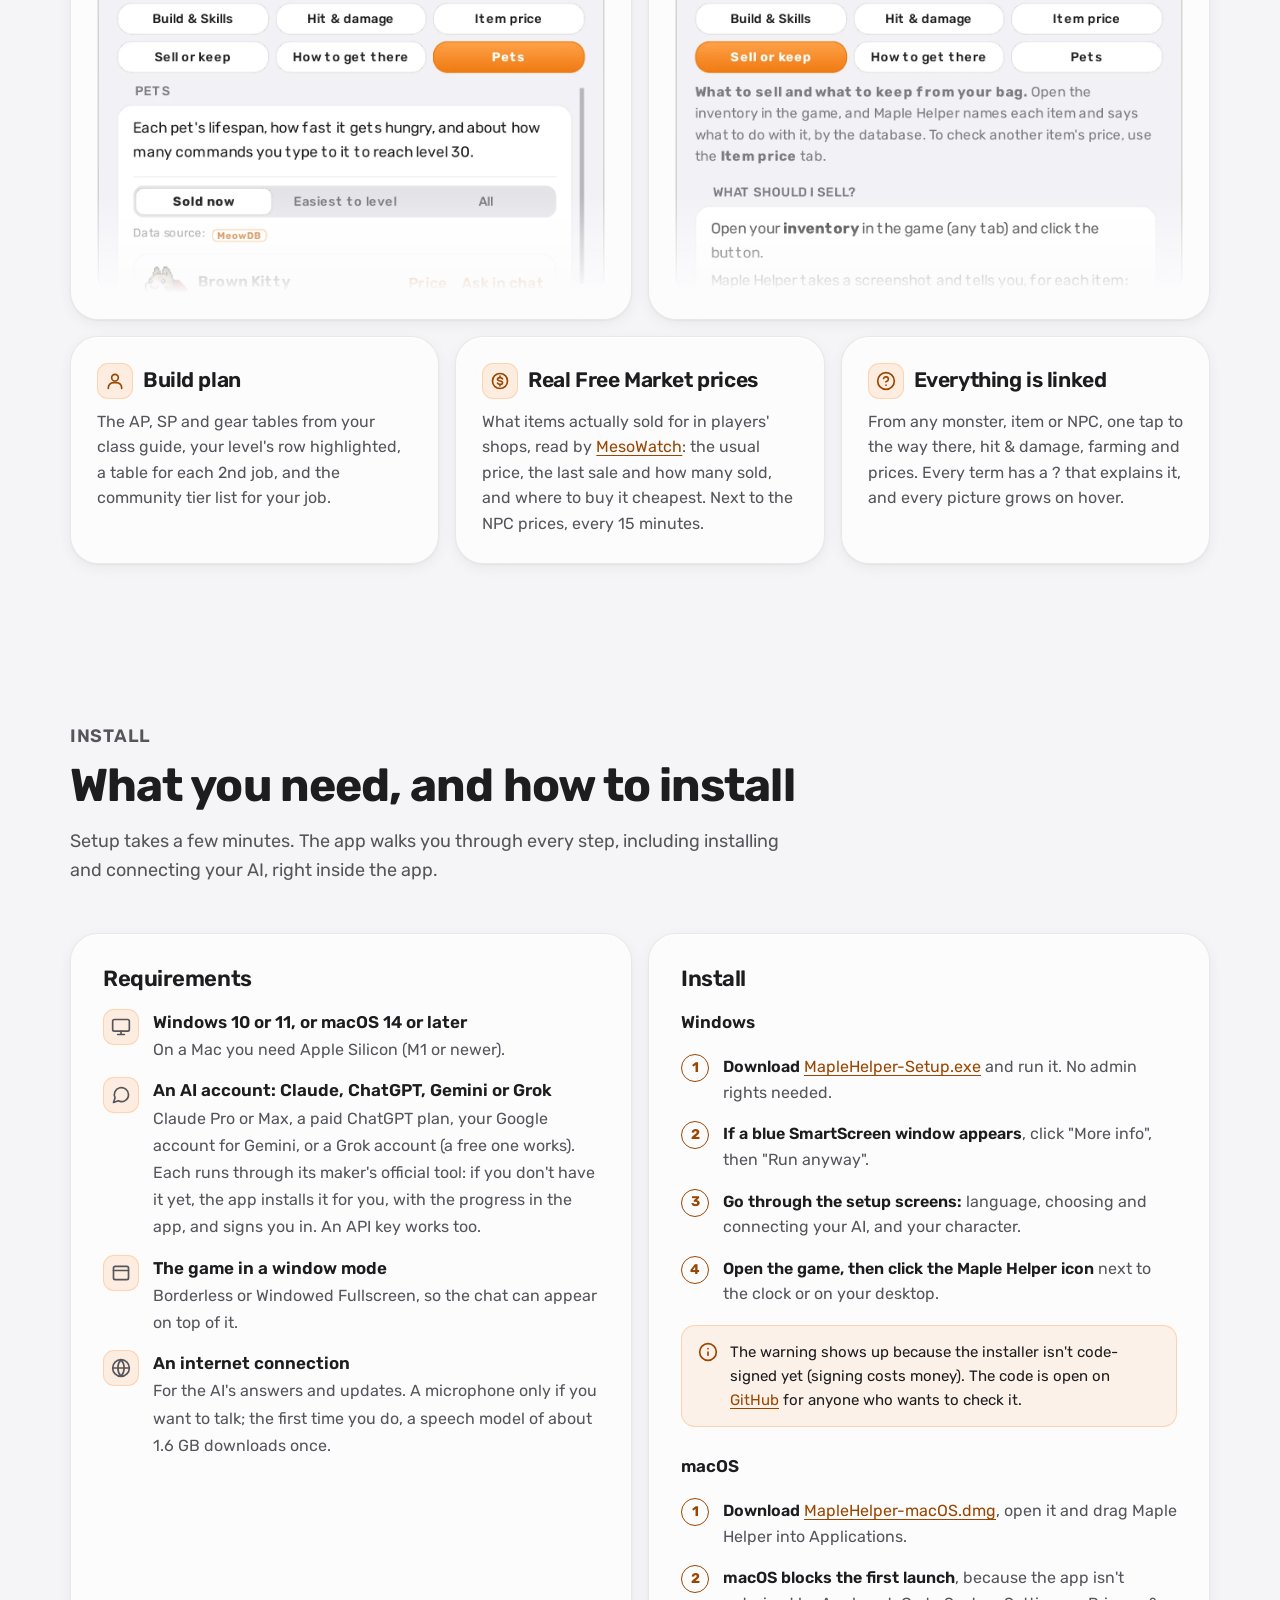
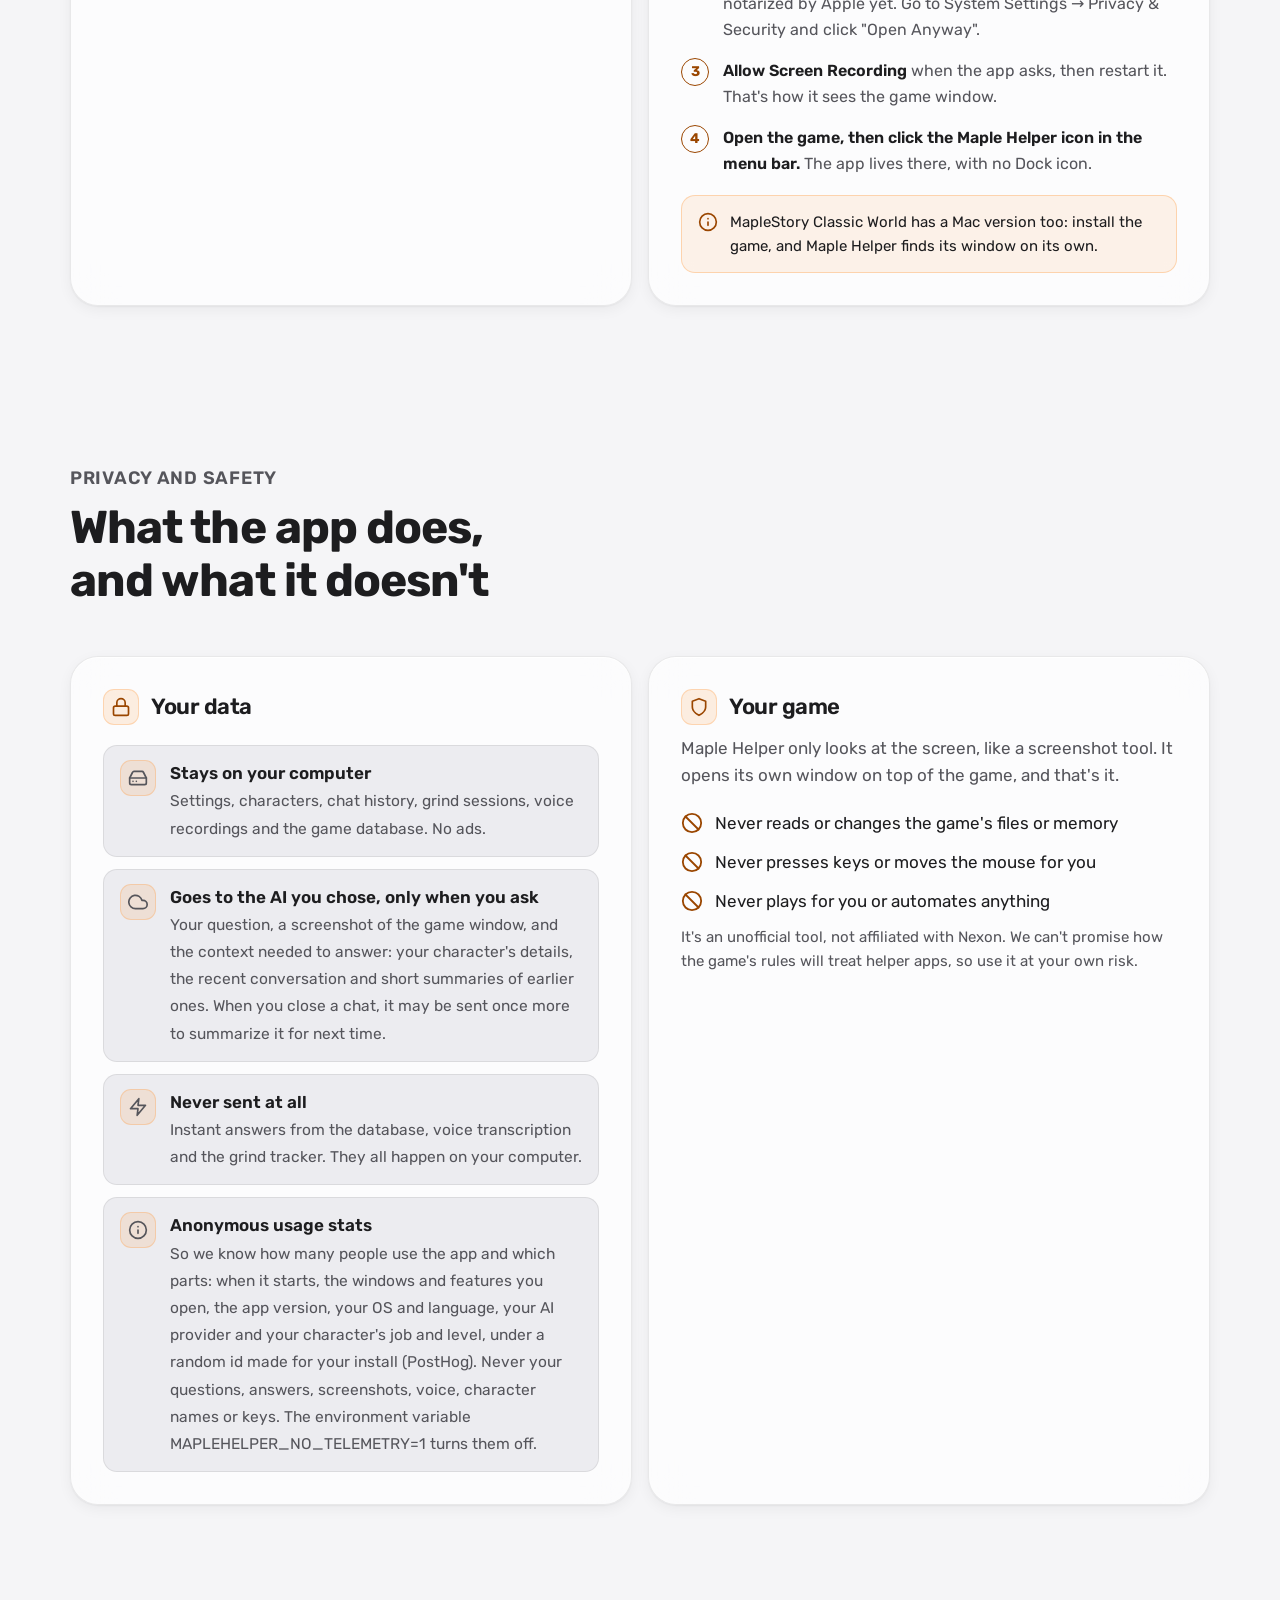
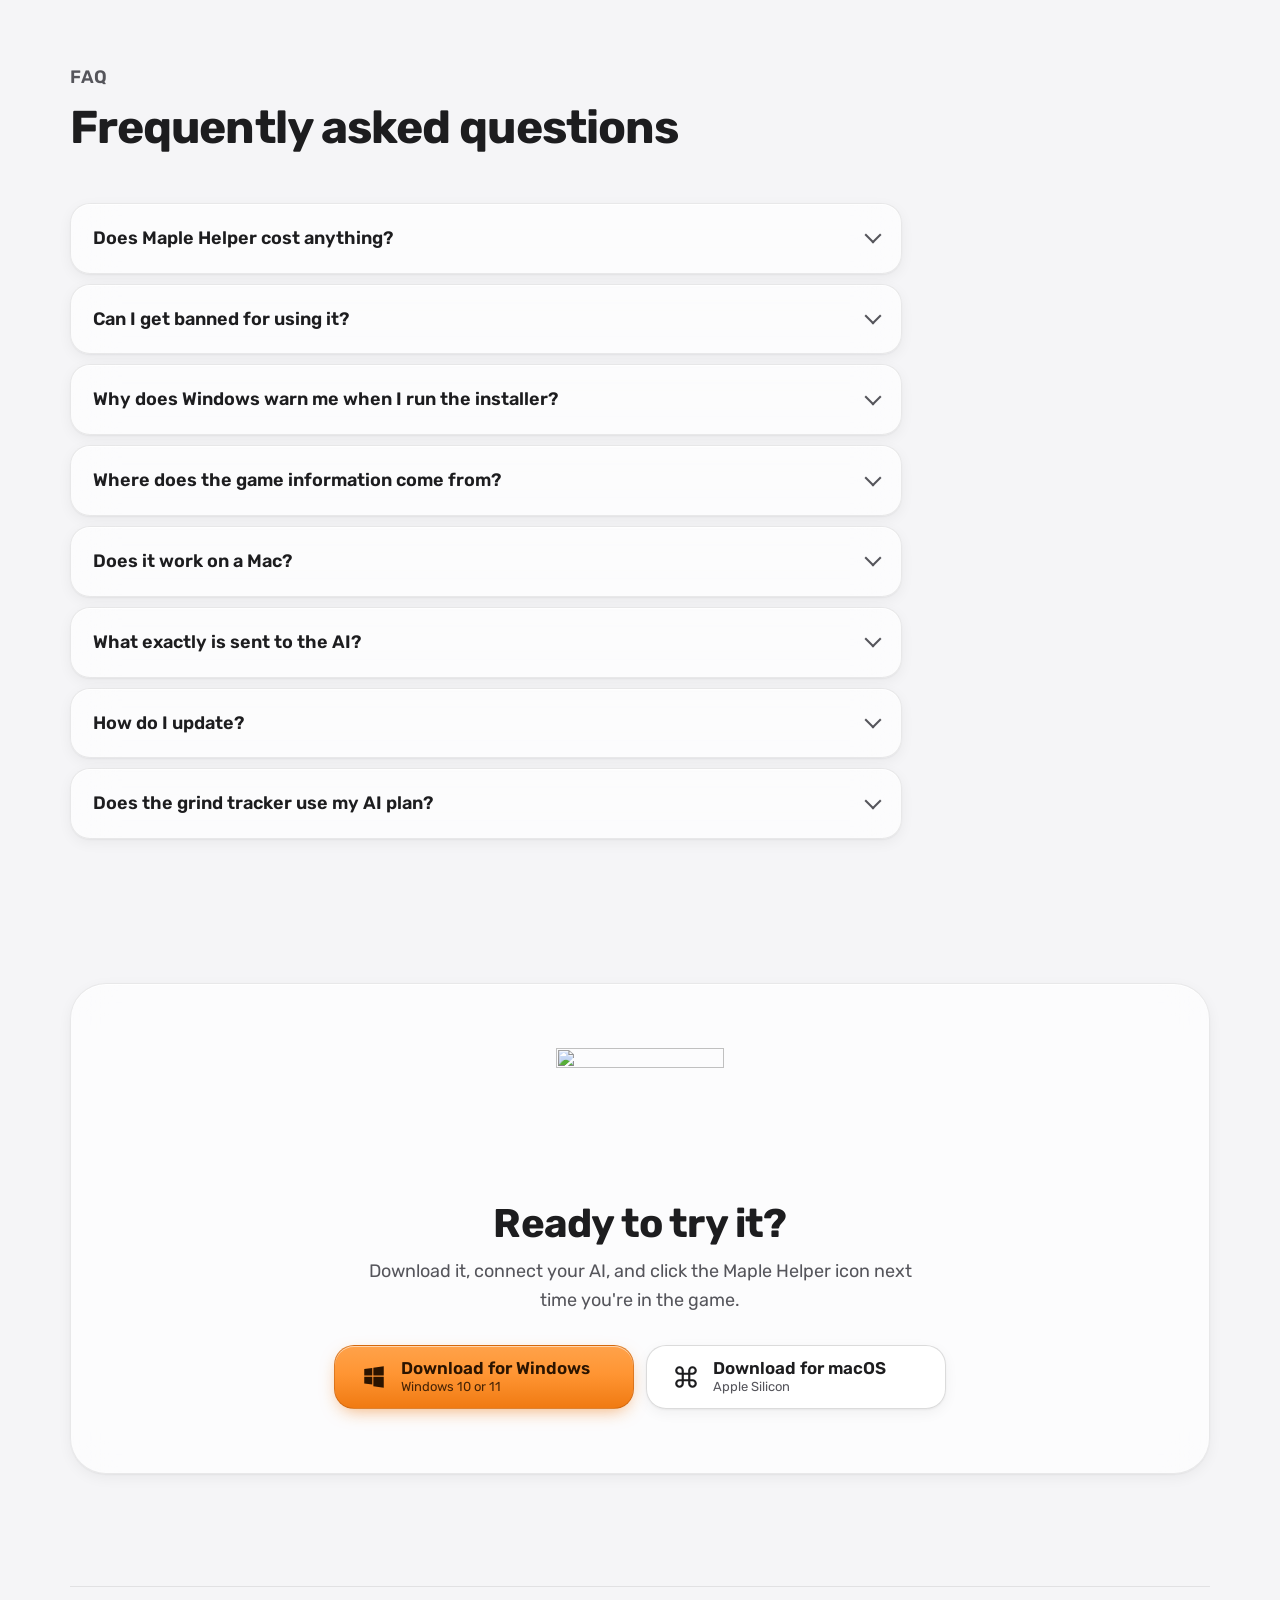
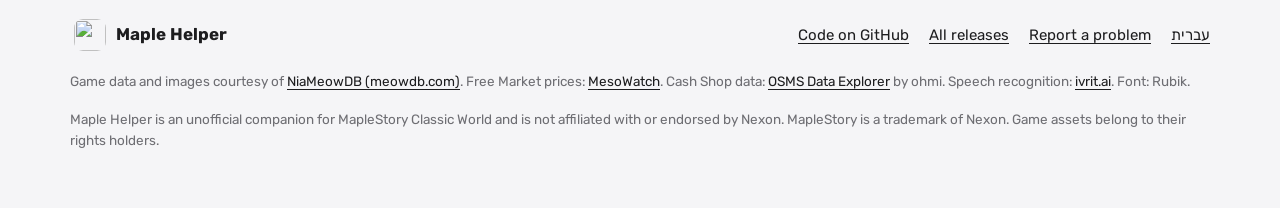
==== commit 6bed99cb: "Site for 0.19: the bar over the game, the grind tracker, MesoWatch prices, the Cash Shop New 'Over t" ====
--- a/index.html
+++ b/index.html
@@ -4,7 +4,7 @@
 <meta charset="utf-8">
 <meta name="viewport" content="width=device-width, initial-scale=1, viewport-fit=cover">
 <title>Maple Helper – Free chat helper for MapleStory Classic World</title>
-<meta name="description" content="Maple Helper opens over MapleStory Classic World with one click and answers in English or Hebrew: drops, monster HP, where to find anything. Free for Windows and macOS.">
+<meta name="description" content="Maple Helper opens over MapleStory Classic World and answers in English or Hebrew: drops, monster HP, where to find anything. Plus a grind tracker, real Free Market prices and play tools. Free for Windows and macOS.">
 <link rel="canonical" href="https://www.maplehelper.app/">
 <link rel="alternate" hreflang="he" href="https://www.maplehelper.app/he/">
 <link rel="alternate" hreflang="en" href="https://www.maplehelper.app/">
@@ -62,11 +62,11 @@
       "@type": "SoftwareApplication",
       "@id": "https://www.maplehelper.app/#app",
       "name": "Maple Helper",
-      "description": "A free chat helper that opens over MapleStory Classic World and answers in English or Hebrew, using the game's database and a screenshot of the game.",
+      "description": "A free chat helper that opens over MapleStory Classic World and answers in English or Hebrew, using the game's database and a screenshot of the game, with a grind tracker, real Free Market prices and play tools.",
       "url": "https://www.maplehelper.app/",
       "applicationCategory": "UtilitiesApplication",
       "applicationSubCategory": "Game companion",
-      "operatingSystem": "Windows 10, Windows 11, macOS 12+ (Apple Silicon)",
+      "operatingSystem": "Windows 10, Windows 11, macOS 14+ (Apple Silicon)",
       "inLanguage": [
         "en",
         "he"
@@ -87,7 +87,8 @@
       "image": "https://www.maplehelper.app/assets/img/icon-512.png",
       "screenshot": [
         "https://www.maplehelper.app/assets/shots/en/mano-light.webp",
-        "https://www.maplehelper.app/assets/shots/en/wishlist-light.webp"
+        "https://www.maplehelper.app/assets/shots/en/wishlist-light.webp",
+        "https://www.maplehelper.app/assets/shots/en/tracker-light.webp"
       ],
       "sameAs": [
         "https://github.com/Maple-Helper/maple-helper"
@@ -135,7 +136,7 @@
           "name": "Does it work on a Mac?",
           "acceptedAnswer": {
             "@type": "Answer",
-            "text": "Yes, on macOS 12 or later with Apple Silicon. MapleStory Classic World runs on Mac too, and Maple Helper finds the game window by its title."
+            "text": "Yes, on macOS 14 or later with Apple Silicon. MapleStory Classic World runs on Mac too, and Maple Helper finds the game window by its title."
           }
         },
         {
@@ -152,6 +153,14 @@
           "acceptedAnswer": {
             "@type": "Answer",
             "text": "On Windows the app updates itself in the background. On macOS a notice in the menu links to the new version. The game database updates itself on both."
+          }
+        },
+        {
+          "@type": "Question",
+          "name": "Does the grind tracker use my AI plan?",
+          "acceptedAnswer": {
+            "@type": "Answer",
+            "text": "No. It reads the game's pickup messages and your quick slots on your computer, with no AI and no screenshots sent anywhere. The Free Market prices it uses come from MesoWatch."
           }
         }
       ]
@@ -191,6 +200,9 @@
     <symbol id="i-info" viewBox="0 0 24 24"><g fill="none" stroke="currentColor" stroke-width="2" stroke-linecap="round"><circle cx="12" cy="12" r="10"/><path d="M12 16v-4M12 8h.01"/></g></symbol>
     <symbol id="i-shield" viewBox="0 0 24 24"><path fill="none" stroke="currentColor" stroke-width="2" stroke-linejoin="round" d="M12 22s8-4 8-10V5l-8-3-8 3v7c0 6 8 10 8 10z"/></symbol>
     <symbol id="i-lock" viewBox="0 0 24 24"><g fill="none" stroke="currentColor" stroke-width="2" stroke-linecap="round"><rect x="3" y="11" width="18" height="11" rx="2"/><path d="M7 11V7a5 5 0 0 1 10 0v4"/></g></symbol>
+    <symbol id="i-pulse" viewBox="0 0 24 24"><path fill="none" stroke="currentColor" stroke-width="2" stroke-linecap="round" stroke-linejoin="round" d="M22 12h-4l-3 9L9 3l-3 9H2"/></symbol>
+    <symbol id="i-pin" viewBox="0 0 24 24"><g fill="none" stroke="currentColor" stroke-width="2" stroke-linecap="round" stroke-linejoin="round"><path d="M20 10c0 6-8 12-8 12s-8-6-8-12a8 8 0 0 1 16 0z"/><circle cx="12" cy="10" r="3"/></g></symbol>
+    <symbol id="i-cart" viewBox="0 0 24 24"><g fill="none" stroke="currentColor" stroke-width="2" stroke-linecap="round" stroke-linejoin="round"><circle cx="9" cy="20" r="1.5"/><circle cx="18" cy="20" r="1.5"/><path d="M2 3h3l2.7 12.4a2 2 0 0 0 2 1.6h8.6a2 2 0 0 0 2-1.6L22 7H6"/></g></symbol>
     <symbol id="i-download" viewBox="0 0 24 24"><g fill="none" stroke="currentColor" stroke-width="2" stroke-linecap="round" stroke-linejoin="round"><path d="M21 15v4a2 2 0 0 1-2 2H5a2 2 0 0 1-2-2v-4M7 10l5 5 5-5M12 15V3"/></g></symbol>
   </defs>
 </svg>
@@ -205,6 +217,7 @@
       <ul>
         <li><a href="#how">How it works</a></li>
         <li><a href="#features">Features</a></li>
+        <li><a href="#overgame">Over the game</a></li>
         <li><a href="#tools">Play tools</a></li>
         <li><a href="#install">Install</a></li>
         <li><a href="#privacy">Privacy</a></li>
@@ -231,6 +244,7 @@
         <p class="lead">
           <strong>Maple Helper</strong> is a chat window that opens over MapleStory Classic World with one click on its icon.
           Type a question in English or Hebrew and get an answer with pictures, based on the game's database and on what's on your screen right now.
+          Over the game, a small bar shows the NPCs and monsters on your map, and a grind tracker counts your EXP, mesos, loot and potions per hour.
         </p>
         <div class="dl">
           <a class="btn" data-os="windows" href="https://github.com/Maple-Helper/maple-helper/releases/latest/download/MapleHelper-Setup.exe">
@@ -275,7 +289,7 @@
         <li class="glass reveal">
           <span class="n" aria-hidden="true">1</span>
           <h3>Open the chat</h3>
-          <p>Click the Maple Helper icon next to the clock, and the chat opens over the game. Close it to keep playing.</p>
+          <p>Click the Maple Helper icon next to the clock, or Chat on the bar over the game, and the chat opens over the game. Close it to keep playing.</p>
         </li>
         <li class="glass reveal">
           <span class="n" aria-hidden="true">2</span>
@@ -407,19 +421,81 @@
     </div>
   </section>
 
+  <!-- ============================================================ over the game -->
+  <section id="overgame" aria-labelledby="overgame-title">
+    <div class="wrap">
+      <div class="sec-head reveal">
+        <p class="kicker">Over the game</p>
+        <h2 id="overgame-title">A bar over the game, and a grind tracker that counts for you</h2>
+        <p>A small see-through bar sits above your minimap, with what's about the map you're on. Its windows never take the keyboard from the game.</p>
+      </div>
+
+      <div class="bento">
+        <article class="tile full glass reveal">
+          <h3><span class="ico"><svg aria-hidden="true"><use href="#i-window"/></svg></span>The bar over the game</h3>
+          <p>Chat, NPCs on map, Monsters on map, Grind tracker and Play tools, one click each. A window opened from the bar opens right under its button. Pick its glass colour, accent and transparency, or icons instead of words.</p>
+          <div class="shot bare">
+            <picture>
+              <source media="(prefers-color-scheme: dark)" srcset="assets/shots/en/bar-dark.webp">
+              <img src="assets/shots/en/bar-light.webp" width="1850" height="144" loading="lazy" decoding="async"
+                   alt="The bar over the game: Maple Helper, Chat, NPCs on map, Monsters on map, Grind tracker and Play tools">
+            </picture>
+          </div>
+        </article>
+
+        <article class="tile full split glass reveal">
+          <div>
+            <h3><span class="ico"><svg aria-hidden="true"><use href="#i-pulse"/></svg></span>Grind tracker</h3>
+            <p>Press Start and keep playing. Maple Helper reads the game's own messages on your computer: EXP and mesos so far and per hour, the ETC and items you pick up, and the HP and MP potions you use, read off your quick slots.</p>
+            <p>Each pickup counts at whoever pays more for it, an NPC or players on the Free Market (by <a href="https://meso.watch">MesoWatch</a>), so you see your income, what the potions cost and your net profit.</p>
+            <ul class="ticks">
+              <li><span>How long to your next level at this rate</span></li>
+              <li><span>A warning when a potion runs low, with the nearest shop</span></li>
+              <li><span>The monsters you killed, and what to keep for quests and recipes</span></li>
+              <li><span>A history of every session, and the maps you grinded on side by side</span></li>
+              <li><span>No AI, and no screenshots sent anywhere</span></li>
+            </ul>
+          </div>
+          <div class="shot crop deep bare narrow">
+            <picture>
+              <source media="(prefers-color-scheme: dark)" srcset="assets/shots/en/tracker-dark.webp">
+              <img src="assets/shots/en/tracker-light.webp" width="608" height="1580" loading="lazy" decoding="async"
+                   alt="The grind tracker card: 25 minutes, EXP and mesos so far and per hour, ETC, items and potions with their value, total income, spent on potions and net profit">
+            </picture>
+          </div>
+        </article>
+
+        <article class="tile third glass reveal">
+          <h3><span class="ico"><svg aria-hidden="true"><use href="#i-user"/></svg></span>NPCs on map</h3>
+          <p>Every NPC on your map, inside buildings too, with its picture. Click one to ring it on the game's minimap and see which way to go, or open "How to get there".</p>
+        </article>
+
+        <article class="tile third glass reveal">
+          <h3><span class="ico"><svg aria-hidden="true"><use href="#i-image"/></svg></span>Monsters on map</h3>
+          <p>The monsters that spawn on your map, with their picture, level, HP, EXP and how many there are.</p>
+        </article>
+
+        <article class="tile third glass reveal">
+          <h3><span class="ico"><svg aria-hidden="true"><use href="#i-pin"/></svg></span>Hidden portals</h3>
+          <p>Blue dots on your minimap mark the map's invisible teleports, so you know where to step in. They stay out of the app's own minimap reads.</p>
+        </article>
+      </div>
+    </div>
+  </section>
+
   <section id="tools" aria-labelledby="tools-title">
     <div class="wrap">
       <div class="sec-head reveal">
         <p class="kicker">Beside the game</p>
         <h2 id="tools-title">Play tools: calculators and planners beside the chat</h2>
-        <p>The tools button in the chat opens a window that sits next to the game. Everything in it is worked out from the database and your character, without asking the AI or waiting.</p>
+        <p>Play tools, in the chat or on the bar over the game, opens a window that sits next to the game. Everything in it is worked out from the database and your character, without asking the AI or waiting.</p>
       </div>
 
       <div class="bento">
         <article class="tile wide split glass reveal">
           <div>
-            <h3><span class="ico"><svg aria-hidden="true"><use href="#i-tools"/></svg></span>Grind spots, grind tracker, hit &amp; damage</h3>
-            <p>The best maps for your level, ranked: hit chance, hits to kill, EXP and the kills left to level up. The grind tracker measures EXP and mesos an hour from screenshots.</p>
+            <h3><span class="ico"><svg aria-hidden="true"><use href="#i-tools"/></svg></span>Grind spots, hit &amp; damage</h3>
+            <p>The best maps for your level, ranked: hit chance, hits to kill, EXP and the kills left to level up.</p>
             <p>In the calculator, pick a monster to see the ACC you need to never miss, and one tap takes you to the way there.</p>
           </div>
           <div class="shot crop">
@@ -457,7 +533,7 @@
 
         <article class="tile half glass reveal">
           <h3><span class="ico"><svg aria-hidden="true"><use href="#i-star"/></svg></span>Crafting</h3>
-          <p>Six professions: the teacher, the quests, and every recipe by level, searchable by name or ingredient. Beside each ingredient: who drops it and what it sells for.</p>
+          <p>Six professions: the teacher, the quests, and every recipe by level, searchable by name or ingredient. Beside each ingredient: who drops it and what it sells for. The craft plan says what to farm and what to craft, in order, with the cost.</p>
           <div class="shot crop">
             <picture>
               <source media="(prefers-color-scheme: dark)" srcset="assets/shots/en/tools-crafting-dark.webp">
@@ -480,13 +556,13 @@
         </article>
 
         <article class="tile half glass reveal">
-          <h3><span class="ico"><svg aria-hidden="true"><use href="#i-star"/></svg></span>Pets</h3>
-          <p>Every pet line by line: lifespan, hunger, commands to level 30 and the fastest command at each stage, its Cash Shop price, and the skills you can buy for it.</p>
+          <h3><span class="ico"><svg aria-hidden="true"><use href="#i-cart"/></svg></span>Cash Shop and pets</h3>
+          <p>What the game's Cash Shop sells right now and for how many NX, in the game's own tabs, with what the Founder's Mystery Fashion Crate can give and each item's chance (from <a href="https://osmsdataexplorer.com">OSMS Data Explorer</a> by ohmi). Its Pets tab: lifespan, hunger, commands to level 30 and the pet skills.</p>
           <div class="shot crop">
             <picture>
               <source media="(prefers-color-scheme: dark)" srcset="assets/shots/en/tools-pets-dark.webp">
               <img src="assets/shots/en/tools-pets-light.webp" width="1190" height="1840" loading="lazy" decoding="async"
-                   alt="Pets: lifespan, hunger, commands and the Cash Shop skills">
+                   alt="The Cash Shop's Pets tab: lifespan, hunger, commands and the pet skills">
             </picture>
           </div>
         </article>
@@ -505,12 +581,12 @@
 
         <article class="tile third glass reveal">
           <h3><span class="ico"><svg aria-hidden="true"><use href="#i-user"/></svg></span>Build plan</h3>
-          <p>The AP, SP and gear tables from your class guide, your level's row highlighted, and a table for each 2nd job.</p>
-        </article>
-
-        <article class="tile third glass reveal">
-          <h3><span class="ico"><svg aria-hidden="true"><use href="#i-coin"/></svg></span>Item price</h3>
-          <p>NPC prices and a live Free Market median from players' reports, for every item that trades.</p>
+          <p>The AP, SP and gear tables from your class guide, your level's row highlighted, a table for each 2nd job, and the community tier list for your job.</p>
+        </article>
+
+        <article class="tile third glass reveal">
+          <h3><span class="ico"><svg aria-hidden="true"><use href="#i-coin"/></svg></span>Real Free Market prices</h3>
+          <p>What items actually sold for in players' shops, read by <a href="https://meso.watch">MesoWatch</a>: the usual price, the last sale and how many sold, and where to buy it cheapest. Next to the NPC prices, every 15 minutes.</p>
         </article>
 
         <article class="tile third glass reveal">
@@ -535,7 +611,7 @@
           <h3>Requirements</h3>
           <ul class="req">
             <li><span class="ico"><svg aria-hidden="true"><use href="#i-monitor"/></svg></span>
-              <div><b>Windows 10 or 11, or macOS 12 or later</b>
+              <div><b>Windows 10 or 11, or macOS 14 or later</b>
               <span>On a Mac you need Apple Silicon (M1 or newer).</span></div></li>
             <li><span class="ico"><svg aria-hidden="true"><use href="#i-chat"/></svg></span>
               <div><b>An AI account: Claude, ChatGPT, Gemini or Grok</b>
@@ -597,11 +673,13 @@
           <h3><span class="ico"><svg aria-hidden="true"><use href="#i-lock"/></svg></span>Your data</h3>
           <div class="flow">
             <div><span class="ico"><svg aria-hidden="true"><use href="#i-drive"/></svg></span>
-              <p><b>Stays on your computer</b><span>Settings, characters, chat history, voice recordings and the game database. No ads, no tracking.</span></p></div>
+              <p><b>Stays on your computer</b><span>Settings, characters, chat history, grind sessions, voice recordings and the game database. No ads.</span></p></div>
             <div><span class="ico"><svg aria-hidden="true"><use href="#i-send"/></svg></span>
               <p><b>Goes to the AI you chose, only when you ask</b><span>Your question, a screenshot of the game window, and the context needed to answer: your character's details, the recent conversation and short summaries of earlier ones. When you close a chat, it may be sent once more to summarize it for next time.</span></p></div>
             <div><span class="ico"><svg aria-hidden="true"><use href="#i-zap"/></svg></span>
-              <p><b>Never sent at all</b><span>Instant answers from the database and voice transcription. Both happen on your computer.</span></p></div>
+              <p><b>Never sent at all</b><span>Instant answers from the database, voice transcription and the grind tracker. They all happen on your computer.</span></p></div>
+            <div><span class="ico"><svg aria-hidden="true"><use href="#i-info"/></svg></span>
+              <p><b>Anonymous usage stats</b><span>So we know how many people use the app and which parts: when it starts, the windows and features you open, the app version, your OS and language, your AI provider and your character's job and level, under a random id made for your install (PostHog). Never your questions, answers, screenshots, voice, character names or keys. The environment variable MAPLEHELPER_NO_TELEMETRY=1 turns them off.</span></p></div>
           </div>
         </div>
 
@@ -645,7 +723,7 @@
         </details>
         <details class="glass reveal">
           <summary><span>Does it work on a Mac?</span></summary>
-          <div class="a"><p>Yes, on macOS 12 or later with Apple Silicon. MapleStory Classic World runs on Mac too, and Maple Helper finds the game window by its title.</p></div>
+          <div class="a"><p>Yes, on macOS 14 or later with Apple Silicon. MapleStory Classic World runs on Mac too, and Maple Helper finds the game window by its title.</p></div>
         </details>
         <details class="glass reveal">
           <summary><span>What exactly is sent to the AI?</span></summary>
@@ -654,6 +732,10 @@
         <details class="glass reveal">
           <summary><span>How do I update?</span></summary>
           <div class="a"><p>On Windows the app updates itself in the background. On macOS a notice in the menu links to the new version. The game database updates itself on both.</p></div>
+        </details>
+        <details class="glass reveal">
+          <summary><span>Does the grind tracker use my AI plan?</span></summary>
+          <div class="a"><p>No. It reads the game's pickup messages and your quick slots on your computer, with no AI and no screenshots sent anywhere. The Free Market prices it uses come from <a href="https://meso.watch">MesoWatch</a>.</p></div>
         </details>
       </div>
     </div>
@@ -692,7 +774,7 @@
         <li><a href="he/" hreflang="he" lang="he" dir="rtl">עברית</a></li>
       </ul>
     </div>
-    <small>Game data and images courtesy of <a href="https://meowdb.com">NiaMeowDB (meowdb.com)</a>. Speech recognition: <a href="https://huggingface.co/ivrit-ai">ivrit.ai</a>. Font: Rubik.</small>
+    <small>Game data and images courtesy of <a href="https://meowdb.com">NiaMeowDB (meowdb.com)</a>. Free Market prices: <a href="https://meso.watch">MesoWatch</a>. Cash Shop data: <a href="https://osmsdataexplorer.com">OSMS Data Explorer</a> by ohmi. Speech recognition: <a href="https://huggingface.co/ivrit-ai">ivrit.ai</a>. Font: Rubik.</small>
     <small>Maple Helper is an unofficial companion for MapleStory Classic World and is not affiliated with or endorsed by Nexon. MapleStory is a trademark of Nexon. Game assets belong to their rights holders.</small>
   </div>
 </footer>
--- a/assets/css/site.css
+++ b/assets/css/site.css
@@ -536,6 +536,19 @@
 .tile.wide.split .crop { max-height: 320px; }
 .tile .crop.tiles { max-height: 210px; }
 .tile .crop.tiles img { margin-top: -86%; border: 0; }
+/* full-width tiles (the bar over the game, the grind tracker), and pictures that bring their own glass frame */
+.tile.full { grid-column: span 6; }
+.tile.full.split {
+  display: grid;
+  grid-template-columns: minmax(0, 1fr) minmax(0, 1fr);
+  gap: 24px;
+  align-items: start;
+}
+.tile.full.split .shot { margin: 0; padding: 0; }
+.tile .bare img { box-shadow: none; border: 0; border-radius: 0; }
+.tile .crop.bare { border-radius: 0; }
+.tile .crop.deep { max-height: 560px; }
+.tile .narrow img { max-width: 340px; margin-inline: auto; }
 .tile ul.ticks { margin: 4px 0 0; padding: 0; list-style: none; display: grid; gap: 8px; color: var(--muted); font-size: 16px; }
 .tile ul.ticks li { display: flex; gap: 10px; align-items: baseline; }
 .tile ul.ticks li::before { content: ""; flex: none; width: 6px; height: 6px; border-radius: 50%; background: var(--orange); transform: translateY(-2px); }
@@ -553,7 +566,7 @@
 }
 @media (max-width: 640px) {
   .tile.third { grid-column: span 6; }
-  .tile.wide.split { grid-template-columns: 1fr; }
+  .tile.wide.split, .tile.full.split { grid-template-columns: 1fr; }
   .tile { padding: 22px; }
 }
 
